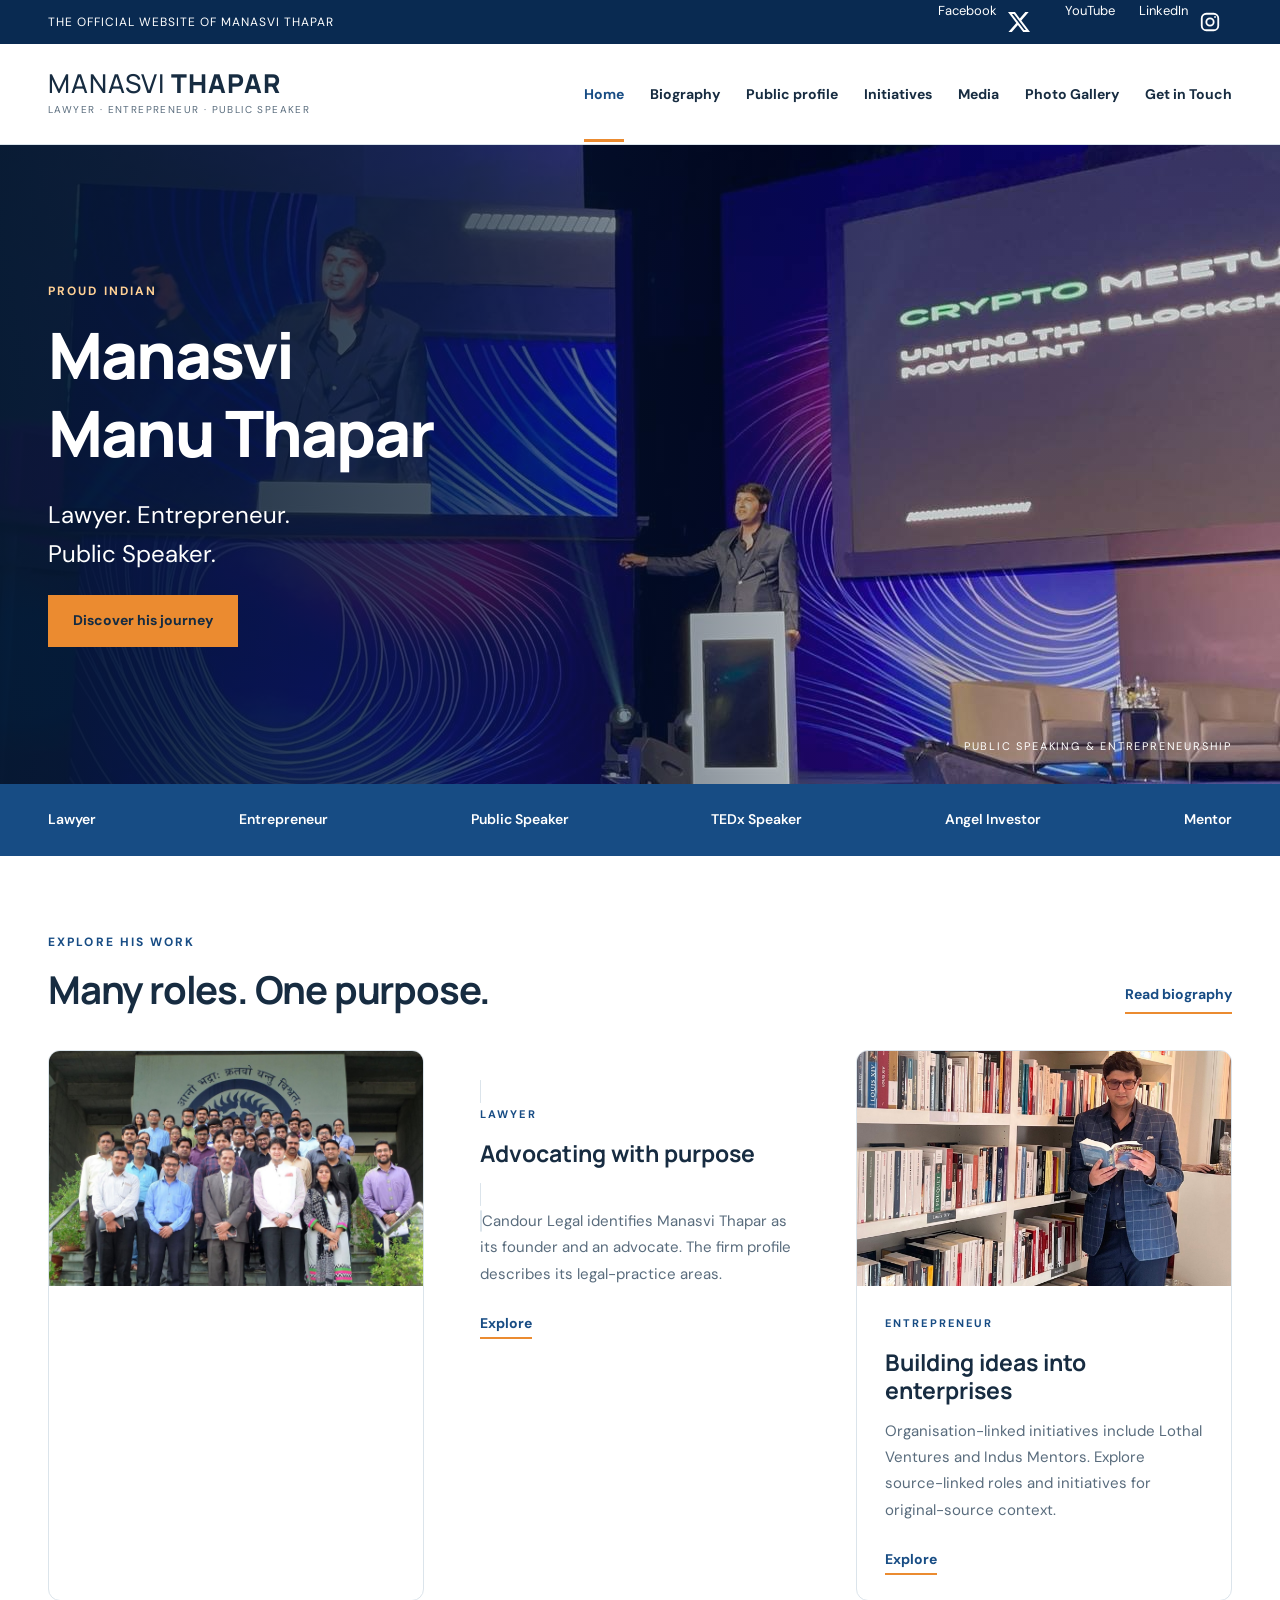
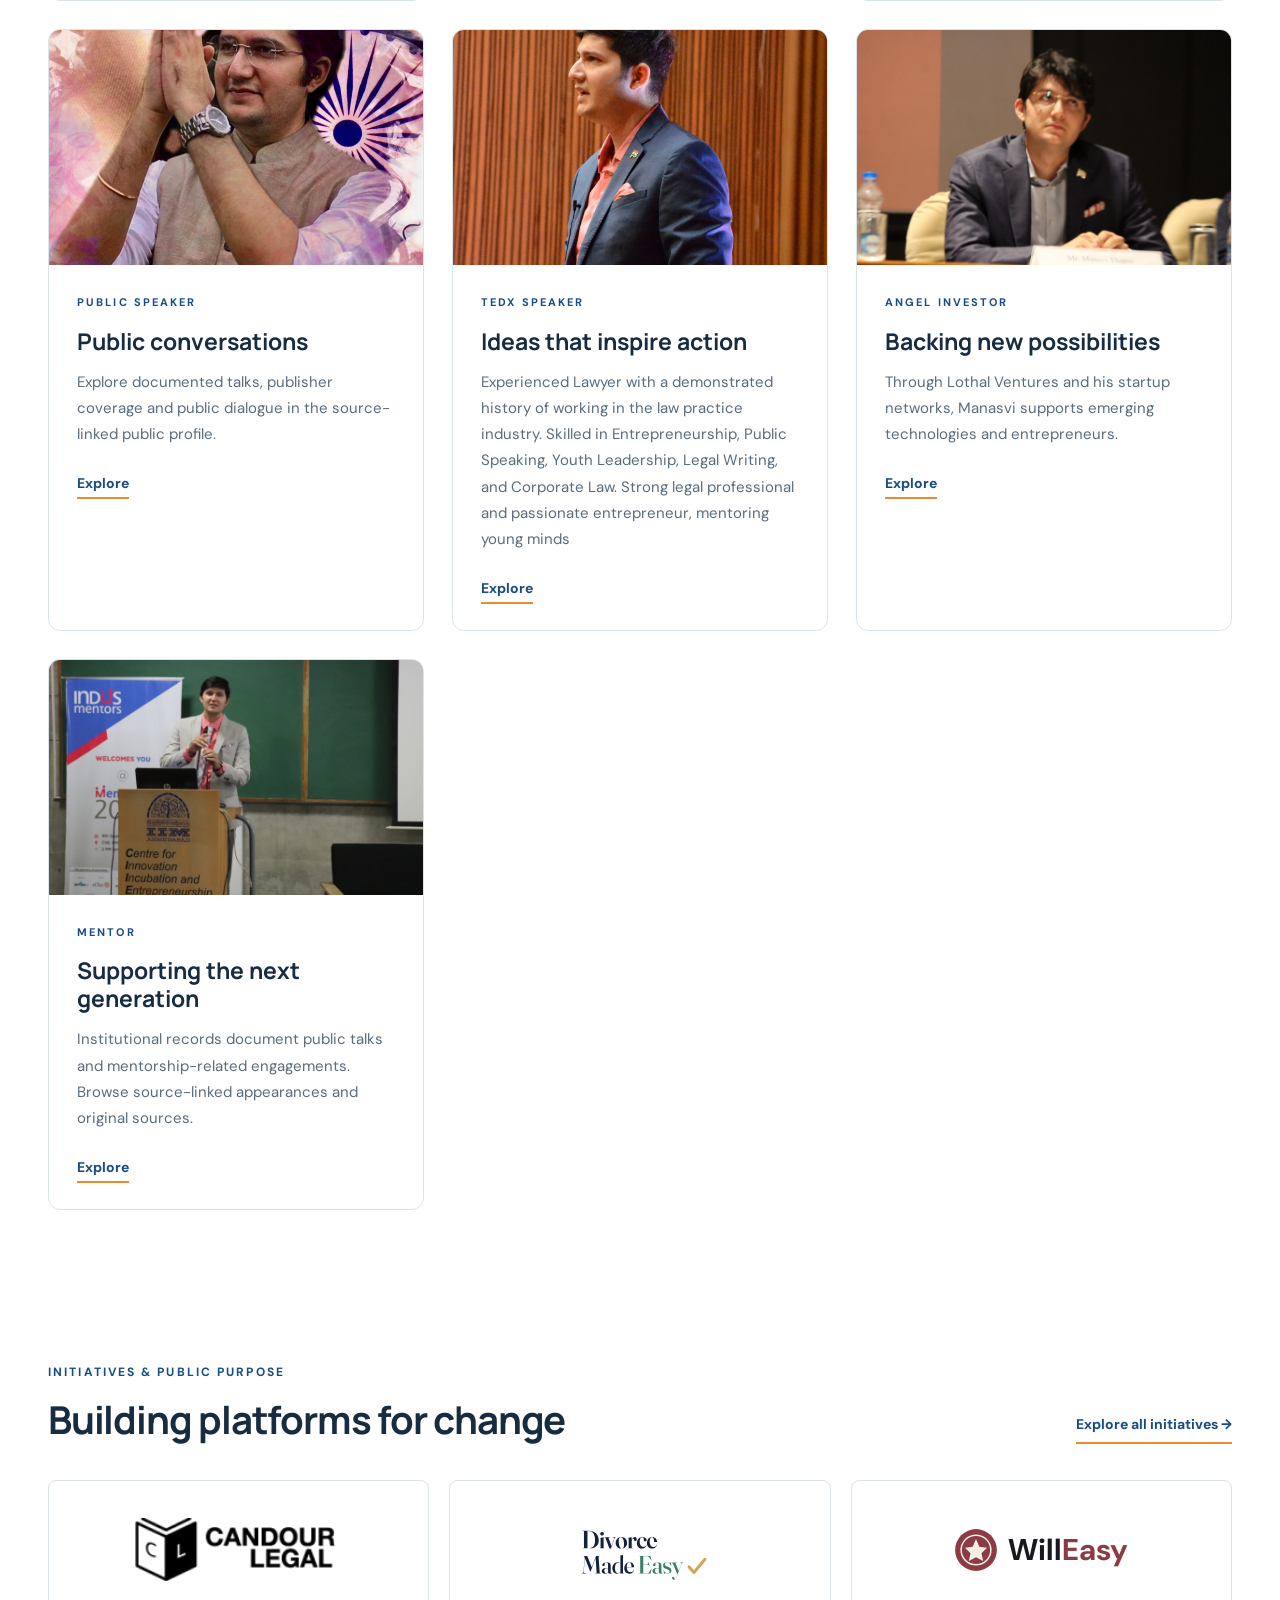
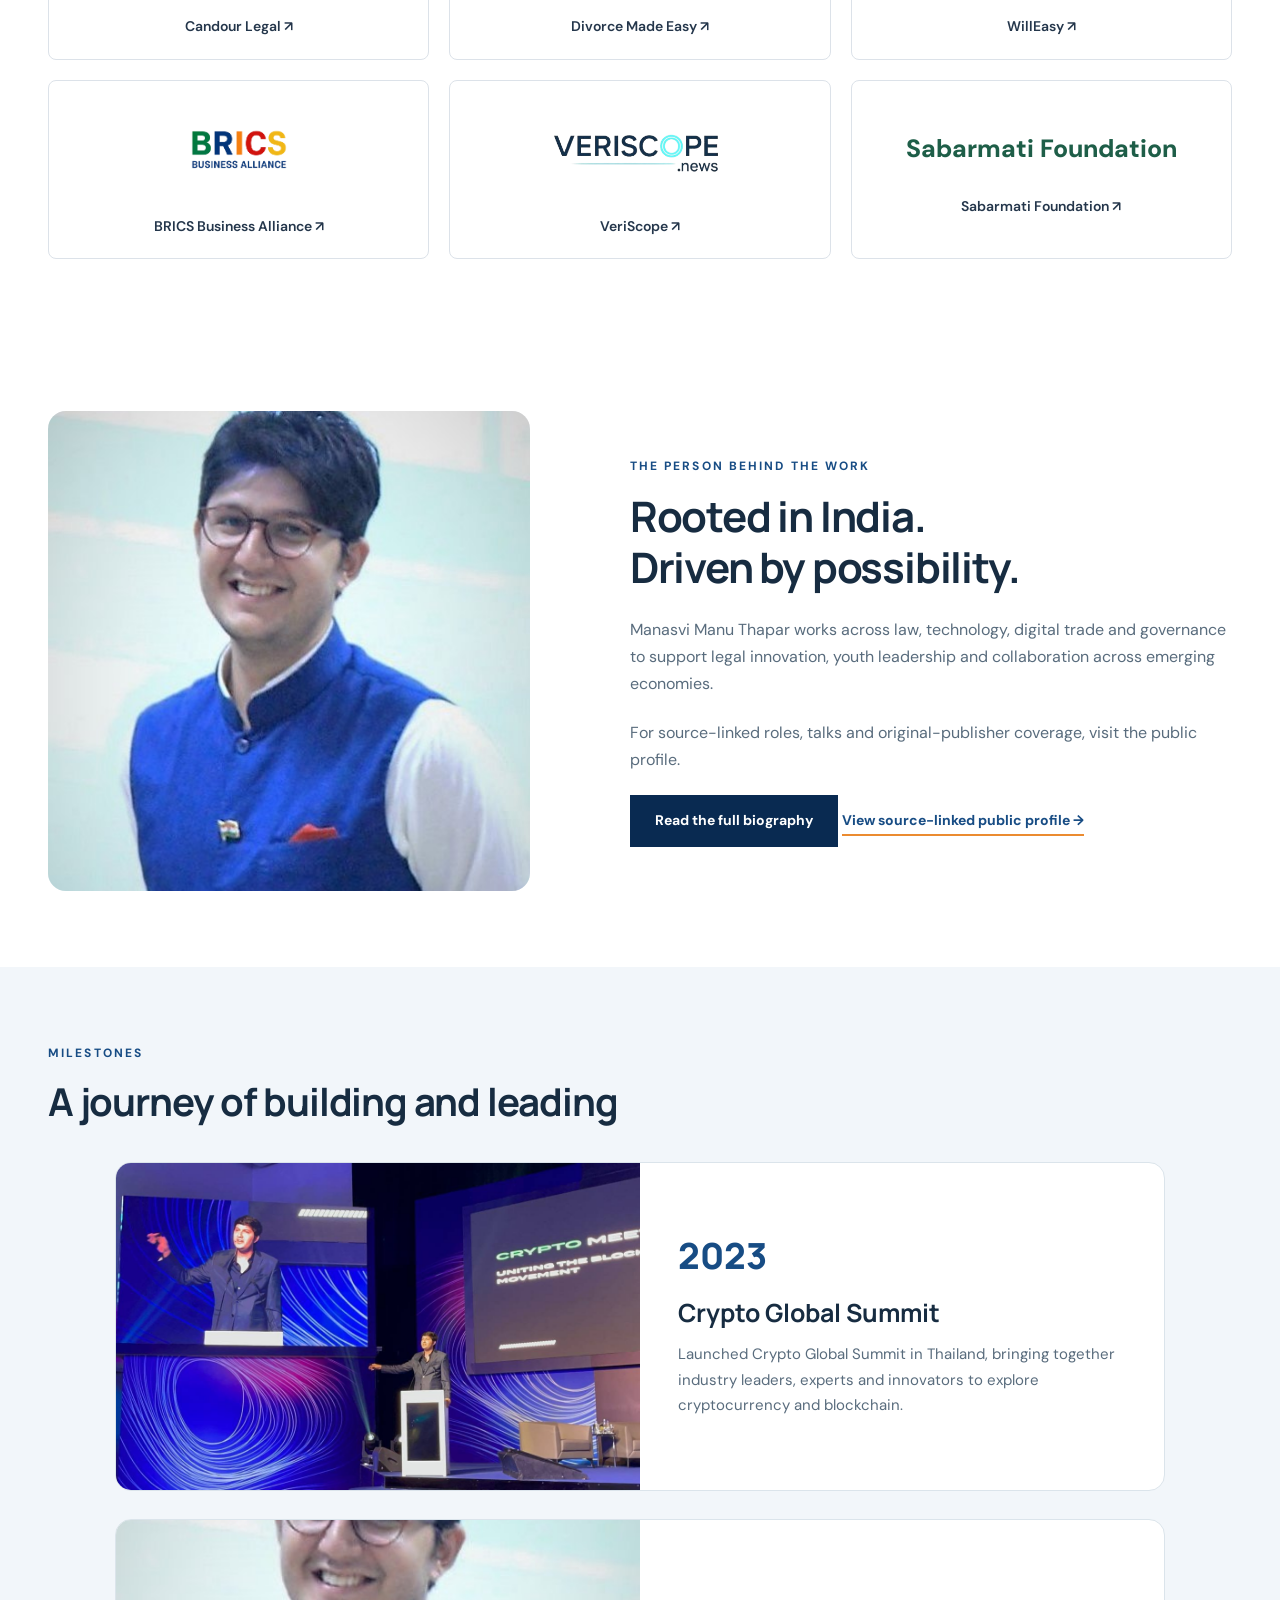
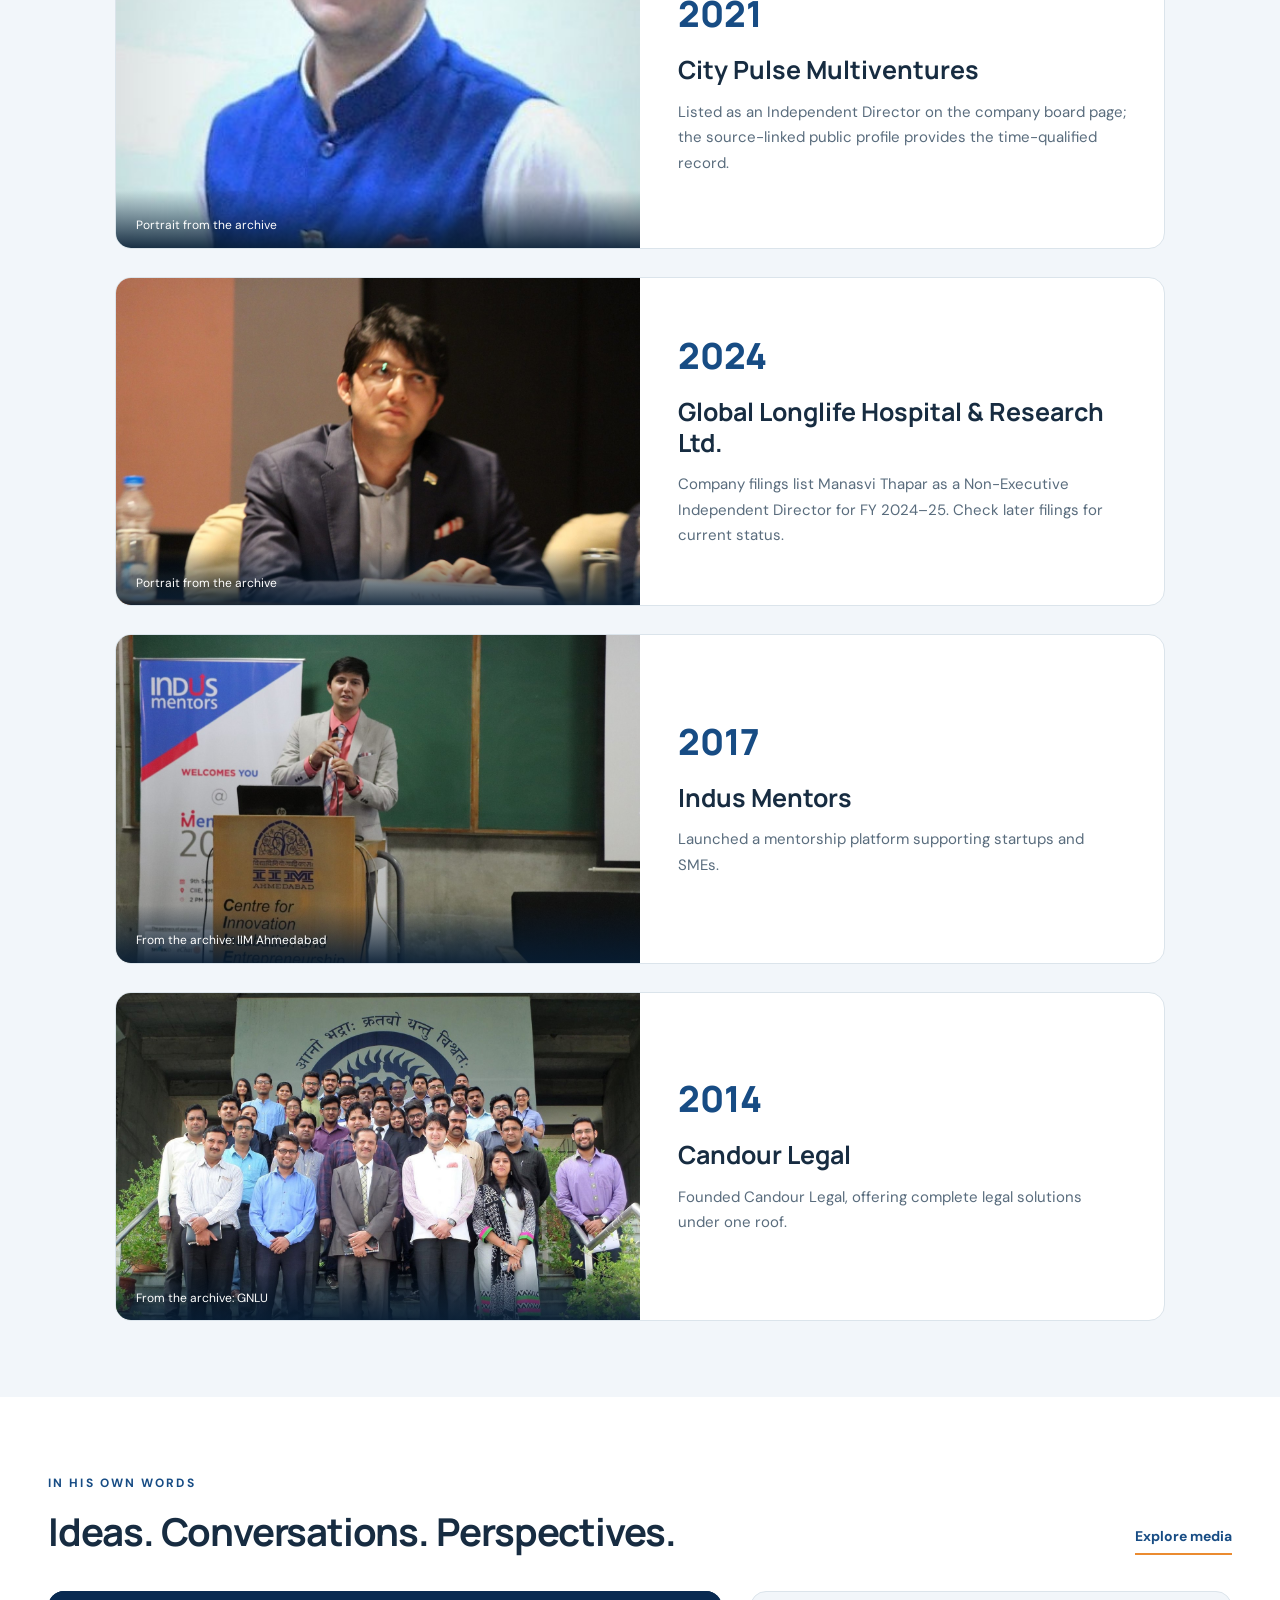
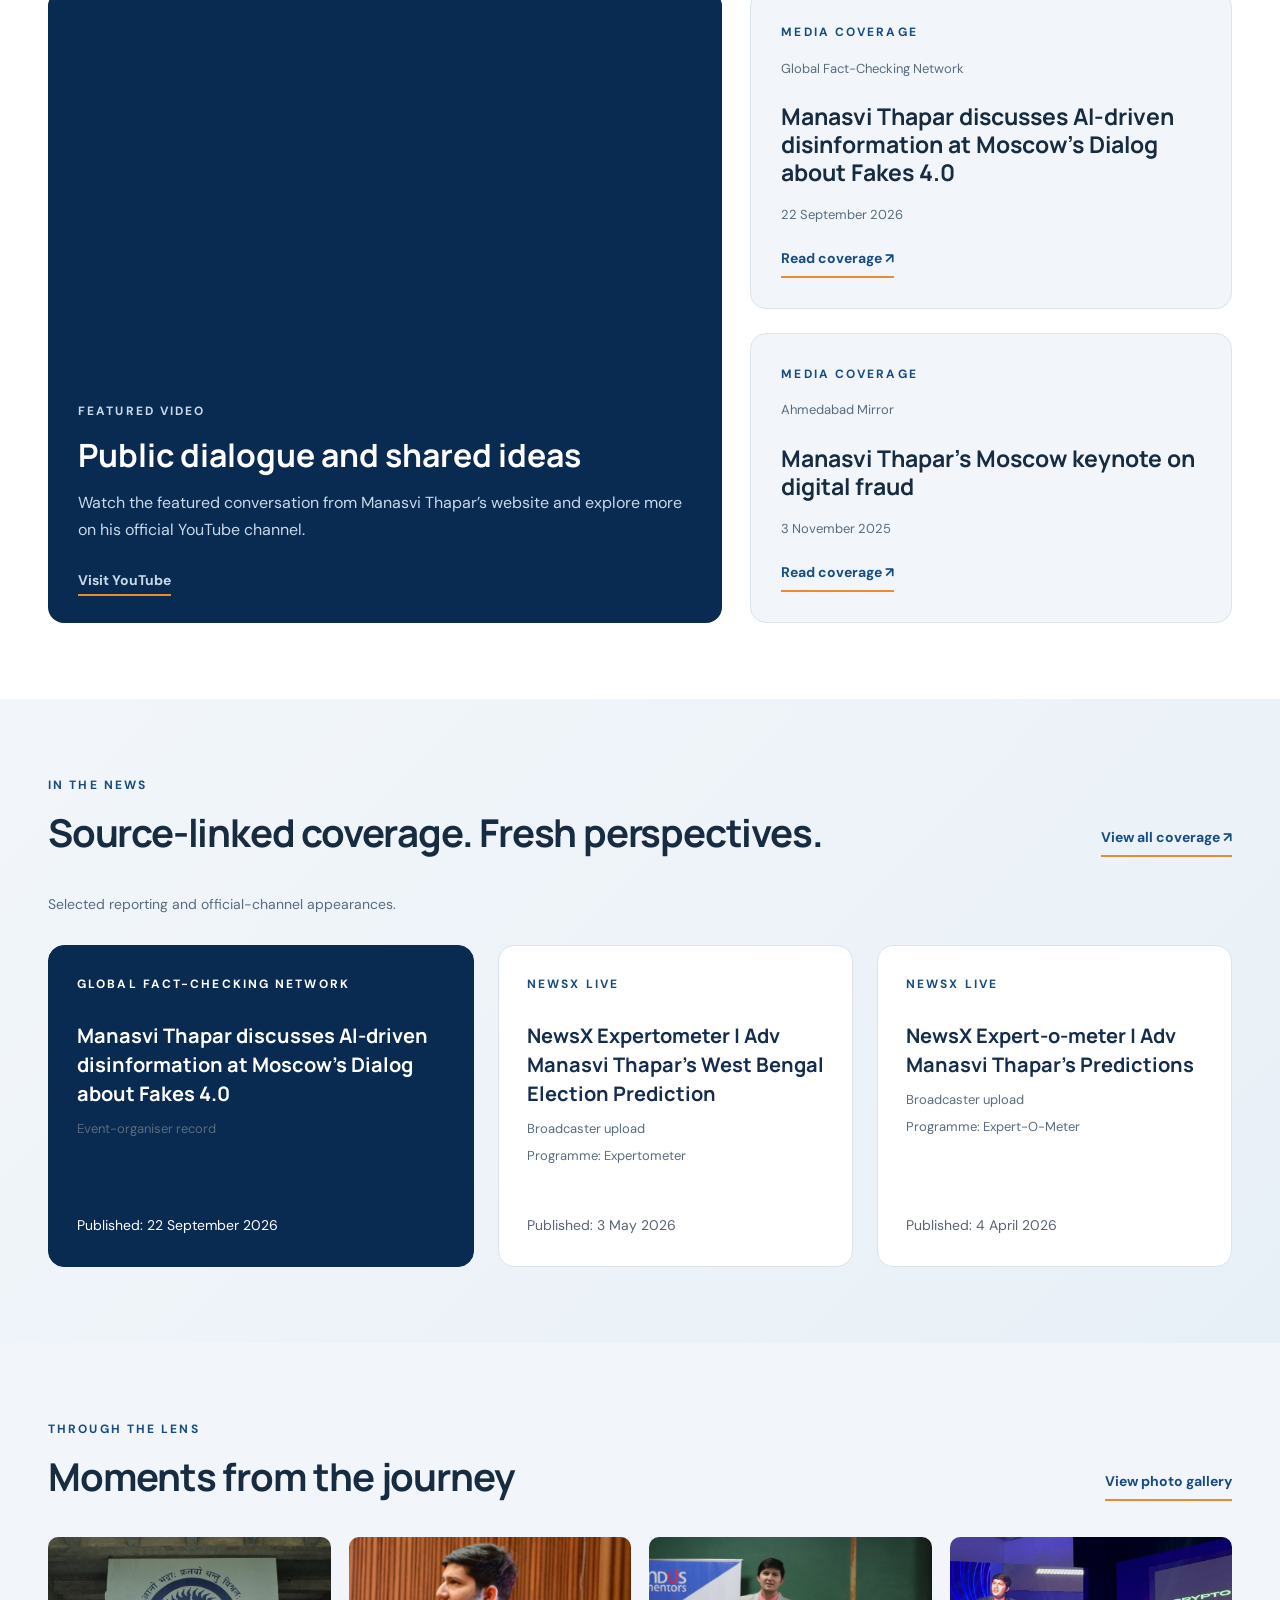
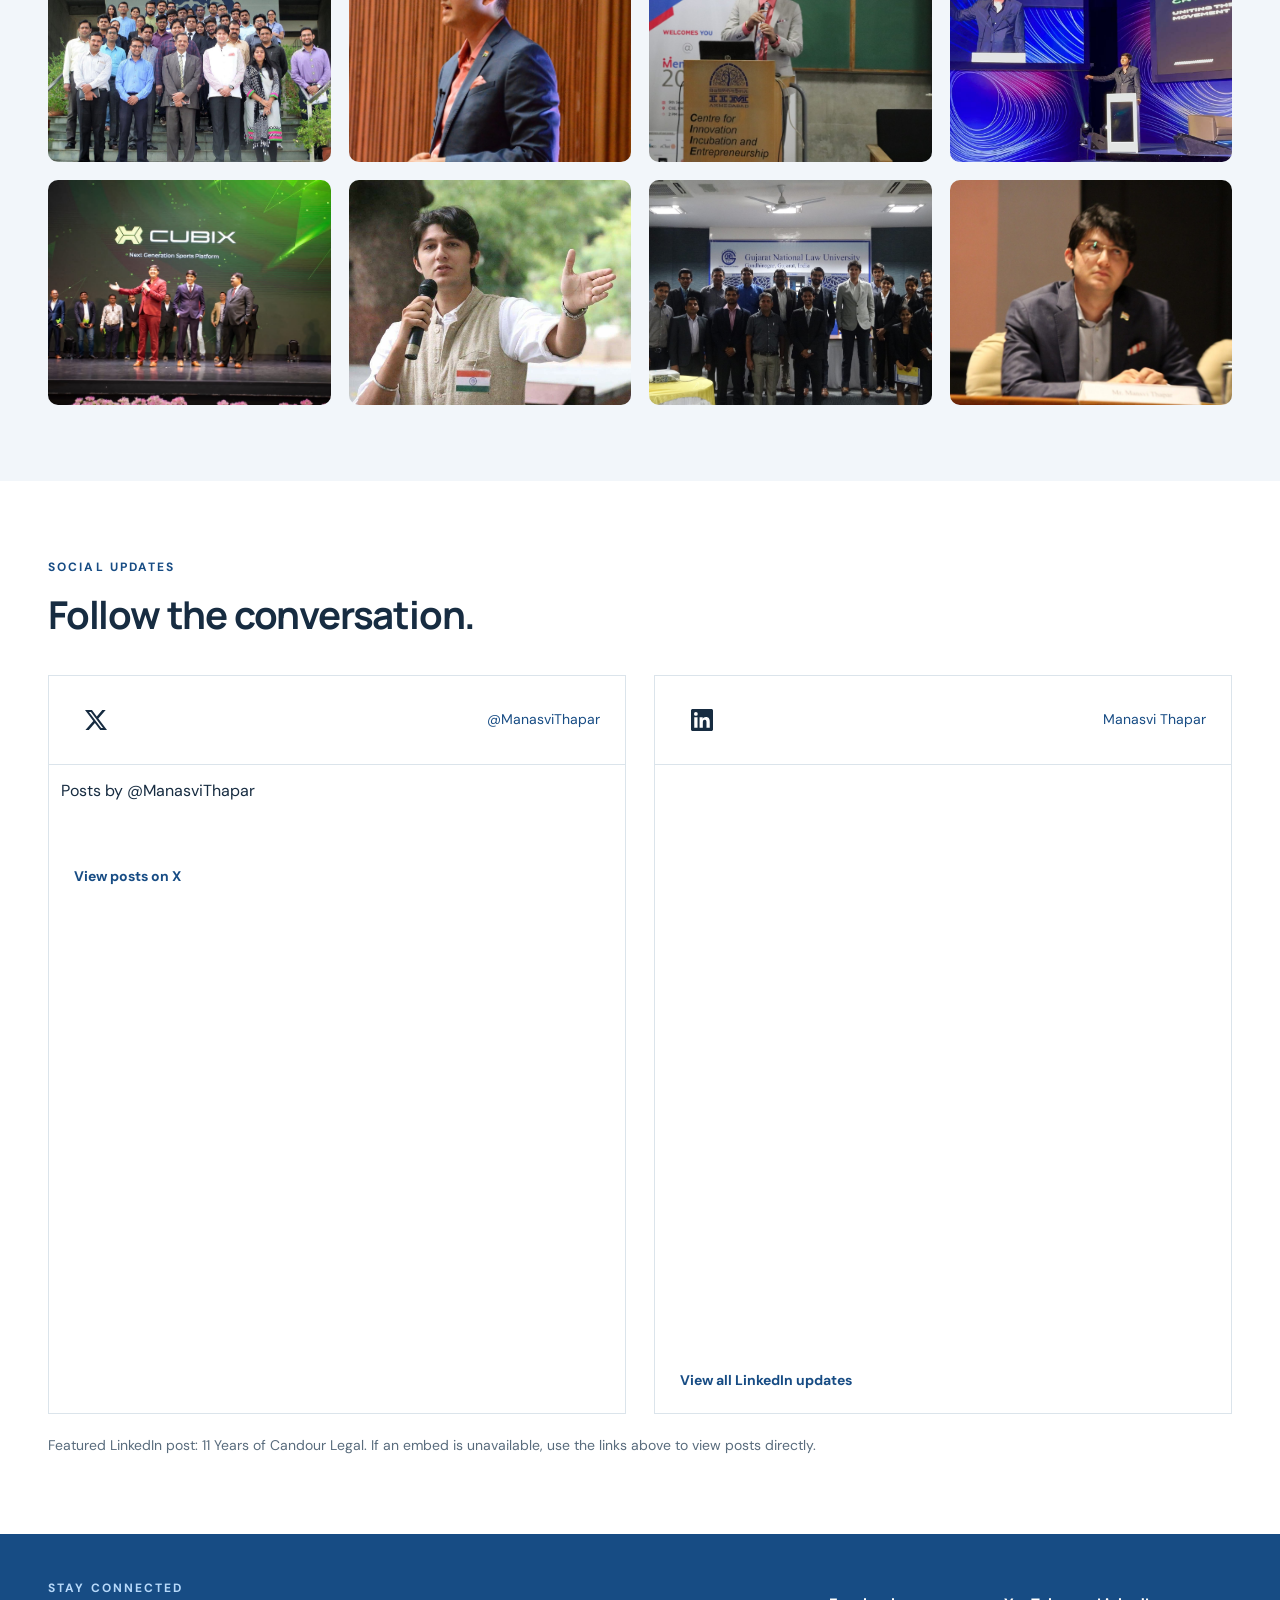
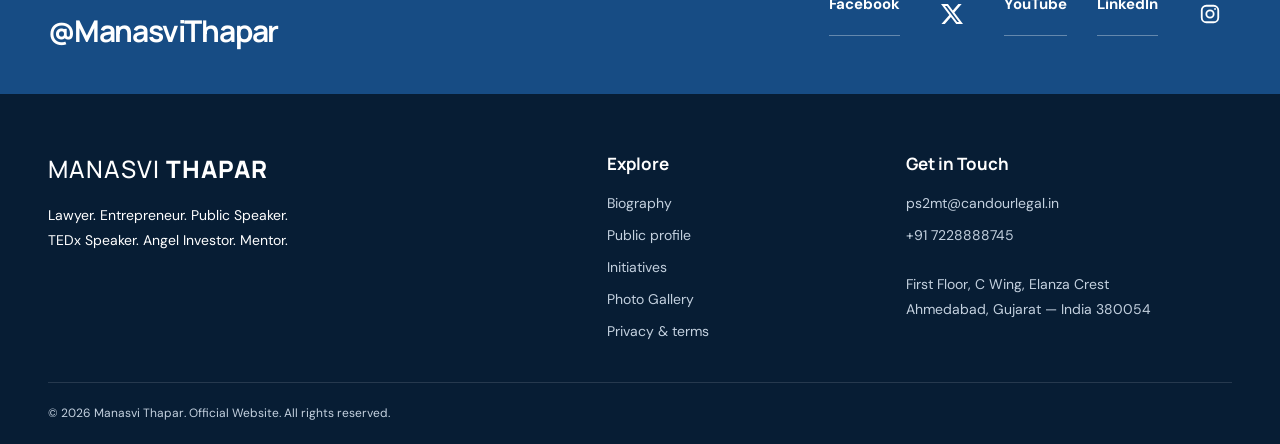
==== index.html @ e9619dbe "Add manually verified broadcaster uploads" ====
<!doctype html><html lang="en"><head><meta charset="UTF-8"><meta name="viewport" content="width=device-width,initial-scale=1"><title>Manasvi Thapar | Lawyer, Entrepreneur &amp; Public Speaker</title><meta name="description" content="Official website of Manasvi Thapar, an Indian advocate and entrepreneur. Explore source-linked roles, talks and reviewed public appearances."><link rel="canonical" href="https://manasvithapar.com/"><meta property="og:type" content="website"><meta property="og:site_name" content="Manasvi Thapar"><meta property="og:title" content="Manasvi Thapar | Official Website"><meta property="og:description" content="Official website of Manasvi Thapar, an Indian advocate and entrepreneur. Explore source-linked roles, talks and reviewed public appearances."><meta property="og:url" content="https://manasvithapar.com/"><meta property="og:image" content="https://manasvithapar.com/assets/924b106e10f7.jpeg"><meta name="twitter:card" content="summary_large_image"><meta name="twitter:title" content="Manasvi Thapar | Official Website"><meta name="twitter:description" content="Official website of Manasvi Thapar, an Indian advocate and entrepreneur. Explore source-linked roles, talks and reviewed public appearances."><meta name="twitter:image" content="https://manasvithapar.com/assets/924b106e10f7.jpeg"><script type="application/ld+json">
{
  "@context": "https://schema.org",
  "@graph": [
    {
      "@type": "WebSite",
      "@id": "https://manasvithapar.com/#website",
      "url": "https://manasvithapar.com/",
      "name": "Manasvi Thapar",
      "publisher": { "@id": "https://manasvithapar.com/#person" }
    },
    {
      "@type": "Person",
      "@id": "https://manasvithapar.com/#person",
      "name": "Manasvi Thapar",
      "alternateName": "Manasvi Manu Thapar",
      "url": "https://manasvithapar.com/",
      "image": "https://manasvithapar.com/assets/924b106e10f7.jpeg",
      "description": "Indian advocate and entrepreneur with source-linked roles, talks and reviewed public appearances.",
      "sameAs": [
        "https://x.com/ManasviThapar",
        "https://www.youtube.com/@ThaparManasvi",
        "https://www.linkedin.com/in/manasvithapar/",
        "https://www.facebook.com/ManasviThapar/"
      ]
    }
  ]
}
</script><meta name="google-site-verification" content="gEWaKPU7ZkPBtXLv4edP3MgCDpopz6GKUo1LWOpdk7A"><link rel="icon" href="/assets/63805c784ebb.png"><link rel="stylesheet" href="/style.css"></head><body><a class="skip" href="#main">Skip to content</a><div class="utility"><div class="wrap"><span>THE OFFICIAL WEBSITE OF MANASVI THAPAR</span><div><a href="https://www.facebook.com/ManasviThapar/" target="_blank" rel="noopener">Facebook</a><a href="https://x.com/ManasviThapar" target="_blank" rel="noopener">X / Twitter</a><a href="https://www.youtube.com/@ThaparManasvi" target="_blank" rel="noopener">YouTube</a><a href="https://www.linkedin.com/in/manasvithapar/" target="_blank" rel="noopener">LinkedIn</a></div></div></div><header><div class="wrap header-inner"><a class="brand" href="/">MANASVI <strong>THAPAR</strong><small>LAWYER · ENTREPRENEUR · PUBLIC SPEAKER</small></a><button class="menu" aria-label="Open navigation" aria-expanded="false">☰</button><nav aria-label="Main navigation"><a href="/" aria-current="page">Home</a><a href="/wiki/" >Biography</a><a href="/public-profile/">Public profile</a><a href="/initiatives/" >Initiatives</a><a href="/media/" >Media</a><a href="/gallery/" >Photo Gallery</a><a href="/contact-us/" >Get in Touch</a></nav></div></header><main id="main"><section class="hero"><img src="/assets/6ef1eb3339ae.jpeg" alt="Manasvi Thapar speaking at an international summit"><div class="hero-shade"></div><div class="wrap hero-content"><p class="eyebrow">PROUD INDIAN</p><h1>Manasvi<br>Manu Thapar</h1><p>Lawyer. Entrepreneur.<br>Public Speaker.</p><a class="button" href="/wiki/">Discover his journey</a></div><div class="hero-caption">PUBLIC SPEAKING &amp; ENTREPRENEURSHIP</div></section><div class="role-strip"><div class="wrap"><a href="/wiki/#lawyer">Lawyer</a><a href="/wiki/#entrepreneur">Entrepreneur</a><a href="/wiki/#thought-leader">Public Speaker</a><a href="/wiki/#tedx-speaker">TEDx Speaker</a><a href="/wiki/#angel-investor">Angel Investor</a><a href="/wiki/#mentor">Mentor</a></div></div><section class="wrap section"><div class="section-head"><div><p class="eyebrow">EXPLORE HIS WORK</p><h2>Many roles. One purpose.</h2></div><a class="text-link" href="/wiki/">Read biography</a></div><div class="cards"><a class="card" href="/wiki/#lawyer"><img class="" src="/assets/82df6f948410.jpeg" alt="Lawyer" loading="lazy"><div class="card-body"><p class="eyebrow">Lawyer</p><h3>Advocating with purpose</h3><p><a href="https://candourlegal.com/lawyer/manasvi-thapar/" target="_blank" rel="noopener">Candour Legal</a> identifies Manasvi Thapar as its founder and an advocate. The firm profile describes its legal-practice areas.</p><span class="text-link">Explore</span></div></a><a class="card" href="/wiki/#entrepreneur"><img class="" src="/assets/2bcfc7a570f5.jpeg" alt="Entrepreneur" loading="lazy"><div class="card-body"><p class="eyebrow">Entrepreneur</p><h3>Building ideas into enterprises</h3><p>Organisation-linked initiatives include Lothal Ventures and Indus Mentors. Explore source-linked roles and initiatives for original-source context.</p><span class="text-link">Explore</span></div></a><a class="card" href="/public-profile/"><img class="" src="/assets/5096583615d7.jpeg" alt="Public speaker" loading="lazy"><div class="card-body"><p class="eyebrow">Public Speaker</p><h3>Public conversations</h3><p>Explore documented talks, publisher coverage and public dialogue in the source-linked public profile.</p><span class="text-link">Explore</span></div></a><a class="card" href="/wiki/#tedx-speaker"><img class="" src="/assets/4c9a7b8b7959.jpeg" alt="TEDx Speaker" loading="lazy"><div class="card-body"><p class="eyebrow">TEDx Speaker</p><h3>Ideas that inspire action</h3><p>Experienced Lawyer with a demonstrated history of working in the law practice industry. Skilled in Entrepreneurship, Public Speaking,                   Youth Leadership, Legal Writing, and Corporate Law. Strong legal professional and passionate entrepreneur, mentoring young minds</p><span class="text-link">Explore</span></div></a><a class="card" href="/wiki/#angel-investor"><img class="" src="/assets/69f6b43f655c.jpeg" alt="Angel Investor" loading="lazy"><div class="card-body"><p class="eyebrow">Angel Investor</p><h3>Backing new possibilities</h3><p>Through Lothal Ventures and his startup networks, Manasvi supports emerging technologies and entrepreneurs.</p><span class="text-link">Explore</span></div></a><a class="card" href="/wiki/#mentor"><img class="" src="/assets/03b6d9631bde.jpeg" alt="Mentor" loading="lazy"><div class="card-body"><p class="eyebrow">Mentor</p><h3>Supporting the next generation</h3><p>Institutional records document public talks and mentorship-related engagements. Browse source-linked appearances and original sources.</p><span class="text-link">Explore</span></div></a></div></section><section class="wrap section"><div class="section-head"><div><p class="eyebrow">INITIATIVES &amp; PUBLIC PURPOSE</p><h2>Building platforms for change</h2></div><a class="text-link" href="/initiatives/">Explore all initiatives →</a></div><div class="logo-grid"><a class="logo-tile" href="https://candourlegal.com" target="_blank" rel="noopener" aria-label="Visit Candour Legal"><img src="/assets/logos/candour.png" alt="Candour Legal logo" loading="lazy"><span class="logo-caption">Candour Legal <span aria-hidden="true">↗</span></span></a><a class="logo-tile" href="https://divorcemadeeasy.in" target="_blank" rel="noopener" aria-label="Visit Divorce Made Easy"><img src="/assets/logos/divorce.svg" alt="Divorce Made Easy logo" loading="lazy"><span class="logo-caption">Divorce Made Easy <span aria-hidden="true">↗</span></span></a><a class="logo-tile" href="https://willeasy.in" target="_blank" rel="noopener" aria-label="Visit WillEasy"><span class="will-logo"><img src="/assets/logos/willeasy.svg" alt="WillEasy logo" loading="lazy"><strong>Will<span>Easy</span></strong></span><span class="logo-caption">WillEasy <span aria-hidden="true">↗</span></span></a><a class="logo-tile" href="https://bricsbusinessalliance.com" target="_blank" rel="noopener" aria-label="Visit BRICS Business Alliance"><img src="/assets/logos/brics.png" alt="BRICS Business Alliance logo" loading="lazy"><span class="logo-caption">BRICS Business Alliance <span aria-hidden="true">↗</span></span></a><a class="logo-tile" href="https://veriscope.news" target="_blank" rel="noopener" aria-label="Visit VeriScope"><img src="/assets/logos/veriscope.png" alt="VeriScope logo" loading="lazy"><span class="logo-caption">VeriScope <span aria-hidden="true">↗</span></span></a><a class="logo-tile" href="https://sabarmati.org" target="_blank" rel="noopener" aria-label="Visit Sabarmati Foundation"><span class="logo-text">Sabarmati Foundation</span><span class="logo-caption">Sabarmati Foundation <span aria-hidden="true">↗</span></span></a></div></section><section class="wrap section about-split"><div><img class="" src="/assets/924b106e10f7.jpeg" alt="Manasvi Thapar in a blue Nehru jacket" loading="lazy"></div><div><p class="eyebrow">THE PERSON BEHIND THE WORK</p><h2>Rooted in India.<br>Driven by possibility.</h2><p>Manasvi Manu Thapar works across law, technology, digital trade and governance to support legal innovation, youth leadership and collaboration across emerging economies.</p><p>For source-linked roles, talks and original-publisher coverage, visit the <a href="/public-profile/">public profile</a>.</p><a class="button dark" href="/wiki/">Read the full biography</a> <a class="text-link" href="/public-profile/">View source-linked public profile <span aria-hidden="true">→</span></a></div></section><section class="journey-section"><div class="wrap section"><div class="section-head"><div><p class="eyebrow">MILESTONES</p><h2>A journey of building and leading</h2></div></div><div class="journey photo-journey"><article class="milestone"><figure class="journey-photo"><img src="/assets/6ef1eb3339ae.jpeg" alt="Manasvi Thapar speaking at an international summit" loading="lazy" width="640" height="400"></figure><div class="journey-story"><span class="journey-year">2023</span><h3>Crypto Global Summit</h3><p>Launched Crypto Global Summit in Thailand, bringing together industry leaders, experts and innovators to explore cryptocurrency and blockchain.</p></div></article><article class="milestone"><figure class="journey-photo"><img src="/assets/924b106e10f7.jpeg" alt="Portrait of Manasvi Thapar" loading="lazy" width="640" height="400"><figcaption>Portrait from the archive</figcaption></figure><div class="journey-story"><span class="journey-year">2021</span><h3>City Pulse Multiventures</h3><p>Listed as an Independent Director on the company board page; the source-linked public profile provides the time-qualified record.</p></div></article><article class="milestone"><figure class="journey-photo"><img src="/assets/69f6b43f655c.jpeg" alt="Manasvi Thapar archive portrait" loading="lazy" width="640" height="400"><figcaption>Portrait from the archive</figcaption></figure><div class="journey-story"><span class="journey-year">2024</span><h3>Global Longlife Hospital &amp; Research Ltd.</h3><p>Company filings list Manasvi Thapar as a Non-Executive Independent Director for FY 2024–25. Check later filings for current status.</p></div></article><article class="milestone"><figure class="journey-photo"><img src="/assets/03b6d9631bde.jpeg" alt="Manasvi Thapar at IIM Ahmedabad" loading="lazy" width="640" height="400"><figcaption>From the archive: IIM Ahmedabad</figcaption></figure><div class="journey-story"><span class="journey-year">2017</span><h3>Indus Mentors</h3><p>Launched a mentorship platform supporting startups and SMEs.</p></div></article><article class="milestone"><figure class="journey-photo"><img src="/assets/82df6f948410.jpeg" alt="Manasvi Thapar at GNLU" loading="lazy" width="640" height="400"><figcaption>From the archive: GNLU</figcaption></figure><div class="journey-story"><span class="journey-year">2014</span><h3>Candour Legal</h3><p>Founded Candour Legal, offering complete legal solutions under one roof.</p></div></article></div></div></section><section class="wrap section"><div class="section-head"><div><p class="eyebrow">IN HIS OWN WORDS</p><h2>Ideas. Conversations. Perspectives.</h2></div><a class="text-link" href="/media/">Explore media</a></div><div class="perspective-grid"><div class="video-feature"><iframe src="https://www.youtube.com/embed/DLDkfMcfsoI" title="Manasvi Thapar — featured video" loading="lazy" allowfullscreen></iframe><div><p class="eyebrow">FEATURED VIDEO</p><h3>Public dialogue and shared ideas</h3><p>Watch the featured conversation from Manasvi Thapar’s website and explore more on his official YouTube channel.</p><a class="text-link" href="https://www.youtube.com/@ThaparManasvi">Visit YouTube</a></div></div><div class="perspective-stack"><article class="perspective-card"><p class="eyebrow">MEDIA COVERAGE</p><p class="perspective-source">Global Fact-Checking Network</p><h3><a href="https://globalfactchecking.com/after-the-fake-gfcn-experts-assess-the-real-cost-of-disinformation/" target="_blank" rel="noopener">Manasvi Thapar discusses AI-driven disinformation at Moscow’s Dialog about Fakes 4.0</a></h3><time datetime="2026-09-22T00:00:00+00:00">22 September 2026</time><a class="text-link" href="https://globalfactchecking.com/after-the-fake-gfcn-experts-assess-the-real-cost-of-disinformation/" target="_blank" rel="noopener">Read coverage <span aria-hidden="true">↗</span></a></article><article class="perspective-card"><p class="eyebrow">MEDIA COVERAGE</p><p class="perspective-source">Ahmedabad Mirror</p><h3><a href="https://www.ahmedabadmirror.com/city-advocate-speaks-on-digital-fraud-in-russia/81901964.html" target="_blank" rel="noopener">Manasvi Thapar’s Moscow keynote on digital fraud</a></h3><time datetime="2025-11-03T06:00:00+05:30">3 November 2025</time><a class="text-link" href="https://www.ahmedabadmirror.com/city-advocate-speaks-on-digital-fraud-in-russia/81901964.html" target="_blank" rel="noopener">Read coverage <span aria-hidden="true">↗</span></a></article></div></div></section><section class="latest-news-section"><div class="wrap section"><div class="section-head"><div><p class="eyebrow">IN THE NEWS</p><h2>Source-linked coverage. Fresh perspectives.</h2></div><a class="text-link" href="/media/">View all coverage <span aria-hidden="true">↗</span></a></div><p id="coverage-status" class="feed-note" role="status">Selected reporting and official-channel appearances.</p><div id="latest-coverage" class="coverage-grid homepage-coverage" data-limit="3"><!-- media-archive:home:start --><article class="coverage-card"><p class="eyebrow">Global Fact-Checking Network</p><h3><a href="https://globalfactchecking.com/after-the-fake-gfcn-experts-assess-the-real-cost-of-disinformation/" target="_blank" rel="noopener noreferrer">Manasvi Thapar discusses AI-driven disinformation at Moscow’s Dialog about Fakes 4.0</a></h3><p class="coverage-context">Event-organiser record</p><div class="coverage-meta"><time datetime="2026-09-22">Published: 22 September 2026</time></div></article><article class="coverage-card"><p class="eyebrow">NewsX Live</p><h3><a href="https://www.youtube.com/watch?v=jUG9xUgU3fw" target="_blank" rel="noopener noreferrer">NewsX Expertometer | Adv Manasvi Thapar&#x27;s West Bengal Election Prediction</a></h3><p class="coverage-context">Broadcaster upload</p><p class="coverage-context">Programme: Expertometer</p><div class="coverage-meta"><time datetime="2026-05-03">Published: 3 May 2026</time></div></article><article class="coverage-card"><p class="eyebrow">NewsX Live</p><h3><a href="https://www.youtube.com/watch?v=nC8GPZ8fhLk" target="_blank" rel="noopener noreferrer">NewsX Expert-o-meter | Adv Manasvi Thapar&#x27;s Predictions</a></h3><p class="coverage-context">Broadcaster upload</p><p class="coverage-context">Programme: Expert-O-Meter</p><div class="coverage-meta"><time datetime="2026-04-04">Published: 4 April 2026</time></div></article><!-- media-archive:home:end --></div></div></section><section class="gallery-section"><div class="wrap section"><div class="section-head"><div><p class="eyebrow">THROUGH THE LENS</p><h2>Moments from the journey</h2></div><a class="text-link" href="/gallery/">View photo gallery</a></div><div class="gallery home-gallery"><button class="photo" data-photo="/assets/82df6f948410.jpeg" data-caption="Manasvi Thapar at GNLU" aria-label="View photo 1"><img class="" src="/assets/82df6f948410.jpeg" alt="Manasvi Thapar at a public engagement" loading="lazy"><span>View photo</span></button><button class="photo" data-photo="/assets/4c9a7b8b7959.jpeg" data-caption="Manasvi Thapar as TEDx Speaker" aria-label="View photo 2"><img class="" src="/assets/4c9a7b8b7959.jpeg" alt="Manasvi Thapar at a public engagement" loading="lazy"><span>View photo</span></button><button class="photo" data-photo="/assets/03b6d9631bde.jpeg" data-caption="Manasvi Thapar at IIM Ahmedabad" aria-label="View photo 3"><img class="" src="/assets/03b6d9631bde.jpeg" alt="Manasvi Thapar at a public engagement" loading="lazy"><span>View photo</span></button><button class="photo" data-photo="/assets/6ef1eb3339ae.jpeg" data-caption="1D71E3BC-F0CE-4C9D-87A8-2F20DD0A6BA1" aria-label="View photo 4"><img class="" src="/assets/6ef1eb3339ae.jpeg" alt="Manasvi Thapar at a public engagement" loading="lazy"><span>View photo</span></button><button class="photo" data-photo="/assets/77ee9a3d7d28.jpeg" data-caption="12FA727F-1E05-4EF8-85E8-5DBB9CF2864F" aria-label="View photo 5"><img class="" src="/assets/77ee9a3d7d28.jpeg" alt="Manasvi Thapar at a public engagement" loading="lazy"><span>View photo</span></button><button class="photo" data-photo="/assets/01aea4e97a59.jpeg" data-caption="86D0520A-44F1-435E-81CC-8B2A1A6DAC23" aria-label="View photo 6"><img class="" src="/assets/01aea4e97a59.jpeg" alt="Manasvi Thapar at a public engagement" loading="lazy"><span>View photo</span></button><button class="photo" data-photo="/assets/cbf108a2c5a7.jpeg" data-caption="00D206CC-C860-4400-B5A0-78C95A6F8CD5" aria-label="View photo 7"><img class="" src="/assets/cbf108a2c5a7.jpeg" alt="Manasvi Thapar at a public engagement" loading="lazy"><span>View photo</span></button><button class="photo" data-photo="/assets/69f6b43f655c.jpeg" data-caption="Manasvi Thapar" aria-label="View photo 8"><img class="" src="/assets/69f6b43f655c.jpeg" alt="Manasvi Thapar at a public engagement" loading="lazy"><span>View photo</span></button></div></div></section><section class="wrap section social-updates" id="social-updates"><div class="section-head"><div><p class="eyebrow">SOCIAL UPDATES</p><h2>Follow the conversation.</h2></div></div><div class="feed-grid"><article class="feed-card"><div class="feed-heading"><h3>X / Twitter</h3><a href="https://x.com/ManasviThapar" target="_blank" rel="noopener">@ManasviThapar</a></div><div class="feed-content"><a class="twitter-timeline" data-height="580" data-dnt="true" data-theme="light" href="https://x.com/ManasviThapar">Posts by @ManasviThapar</a></div><a class="feed-fallback" href="https://x.com/ManasviThapar" target="_blank" rel="noopener">View posts on X</a></article><article class="feed-card"><div class="feed-heading"><h3>LinkedIn</h3><a href="https://www.linkedin.com/in/manasvithapar/" target="_blank" rel="noopener">Manasvi Thapar</a></div><div class="feed-content"><iframe src="https://www.linkedin.com/embed/feed/update/urn:li:activity:7351913684471840768" title="Manasvi Thapar: 11 Years of Candour Legal — featured LinkedIn post" loading="lazy" height="580"></iframe></div><a class="feed-fallback" href="https://www.linkedin.com/in/manasvithapar/recent-activity/all/" target="_blank" rel="noopener">View all LinkedIn updates</a></article></div><p class="feed-note">Featured LinkedIn post: 11 Years of Candour Legal. If an embed is unavailable, use the links above to view posts directly.</p></section></main><section class="connect"><div class="wrap"><div><p class="eyebrow">STAY CONNECTED</p><h2>@ManasviThapar</h2></div><div class="social"><a href="https://www.facebook.com/ManasviThapar/" target="_blank" rel="noopener">Facebook</a><a href="https://x.com/ManasviThapar" target="_blank" rel="noopener">X / Twitter</a><a href="https://www.youtube.com/@ThaparManasvi" target="_blank" rel="noopener">YouTube</a><a href="https://www.linkedin.com/in/manasvithapar/" target="_blank" rel="noopener">LinkedIn</a></div></div></section><footer><div class="wrap footer-grid"><div class="brand">MANASVI <strong>THAPAR</strong><p>Lawyer. Entrepreneur. Public Speaker.<br>TEDx Speaker. Angel Investor. Mentor.</p></div><div><h3>Explore</h3><a href="/wiki/">Biography</a><a href="/public-profile/">Public profile</a><a href="/initiatives/">Initiatives</a><a href="/gallery/">Photo Gallery</a><a href="/privacy/">Privacy &amp; terms</a></div><div><h3>Get in Touch</h3><a href="mailto:ps2mt@candourlegal.in">ps2mt@candourlegal.in</a><a href="tel:+917228888745">+91 7228888745</a><p>First Floor, C Wing, Elanza Crest<br>Ahmedabad, Gujarat — India 380054</p></div></div><div class="wrap copyright">© 2026 Manasvi Thapar. Official Website. All rights reserved.</div></footer><dialog id="lightbox"><button aria-label="Close photo" class="close">×</button><img alt=""><p></p></dialog><script src="/app.js"></script><script async src="https://platform.twitter.com/widgets.js" charset="utf-8"></script></body></html>
---- style.css ----
@import url('https://fonts.googleapis.com/css2?family=DM+Sans:wght@400;500;600;700&family=Manrope:wght@400;500;600;700;800&display=swap');
:root{--navy:#092a51;--blue:#174c84;--ink:#172c41;--muted:#596c7d;--orange:#eb8b30;--line:#dbe4eb;--pale:#f2f6fa}*{box-sizing:border-box}html{scroll-behavior:smooth;scroll-padding-top:110px}body{margin:0;color:var(--ink);font:16px/1.7 'DM Sans',Arial,sans-serif}h1,h2,h3,.brand{font-family:Manrope,Arial,sans-serif;line-height:1.22}h1,h2,h3,p{margin-top:0}h1{font-size:clamp(42px,5vw,76px);font-weight:800;letter-spacing:-2px}h2{font-size:clamp(28px,3vw,42px);letter-spacing:-1.2px;margin-bottom:22px}h3{font-size:23px;margin-bottom:14px}p{margin-bottom:22px}a{color:inherit;text-decoration:none}button{font:inherit;cursor:pointer}img{display:block;max-width:100%;object-fit:cover}a,button{touch-action:manipulation}a:focus-visible,button:focus-visible{outline:3px solid var(--orange);outline-offset:5px}.wrap{max-width:1260px;width:calc(100% - 96px);margin:auto}.utility{background:var(--navy);color:white;font-size:12px;letter-spacing:1px}.utility .wrap{display:flex;justify-content:space-between;align-items:center;min-height:38px}.utility a{margin-left:24px;font-size:13px;letter-spacing:0}.header-inner{display:flex;justify-content:space-between;align-items:center;min-height:100px;gap:30px}header{background:white;position:sticky;top:0;z-index:20;box-shadow:0 1px 0 var(--line)}.brand{font-size:26px;font-weight:500;letter-spacing:1px;white-space:nowrap}.brand strong{font-weight:800}.brand small{display:block;font:10px/2 'DM Sans',Arial,sans-serif;letter-spacing:1.4px;color:var(--muted)}nav{display:flex;gap:26px;align-items:center;font-size:14px;font-weight:700}nav a{padding:37px 0 32px;border-bottom:3px solid transparent}nav a:hover,nav a[aria-current]{color:var(--blue);border-color:var(--orange)}.menu{display:none}.skip{position:absolute;left:12px;top:-100px;background:white;padding:12px;z-index:40}.skip:focus{top:12px}.hero{position:relative;min-height:640px;display:flex;align-items:center;background:var(--navy);color:white;overflow:hidden}.hero>img{position:absolute;width:100%;height:100%;object-position:center 40%}.hero-shade{position:absolute;inset:0;background:linear-gradient(90deg,rgba(5,24,47,.95),rgba(5,24,47,.72) 35%,rgba(5,24,47,.15) 68%)}.hero-content{position:relative;padding:70px 0}.eyebrow{font-size:12px;font-weight:700;letter-spacing:2.1px;text-transform:uppercase;color:var(--blue);margin-bottom:15px}.hero .eyebrow{color:#ffd095}.hero h1{margin-bottom:24px}.hero-content>p:not(.eyebrow){font-size:24px;line-height:1.6}.button{display:inline-block;background:var(--orange);color:#142b42;font-size:14px;font-weight:700;padding:14px 25px;border:0}.button:hover{background:#ffc080}.button.dark{background:var(--navy);color:white}.hero-caption{position:absolute;right:48px;bottom:28px;color:white;font-size:11px;letter-spacing:1.8px}.role-strip{background:var(--blue);color:white}.role-strip .wrap{display:flex;justify-content:space-between;gap:20px;padding:24px 0}.role-strip a{font-size:14px;font-weight:600}.section{padding-top:76px;padding-bottom:76px}.section-head{display:flex;justify-content:space-between;align-items:end;gap:25px;margin-bottom:36px}.section-head h2{margin-bottom:0}.text-link{font-size:14px;color:var(--blue);font-weight:700;border-bottom:2px solid var(--orange);padding-bottom:5px;white-space:nowrap}.cards{display:grid;grid-template-columns:repeat(3,1fr);gap:28px}.card{border:1px solid var(--line);background:white;transition:transform .2s,box-shadow .2s}.card:hover{transform:translateY(-4px);box-shadow:0 15px 30px #092a5112}.card>img{width:100%;height:235px}.card-body{padding:28px}.card-body p:not(.eyebrow){font-size:15px;color:var(--muted);line-height:1.75}.card-body .eyebrow{font-size:11px}.card-body h3{font-size:23px}.blue-section{background:var(--navy);color:white}.blue-section .eyebrow{color:#b7d9fa}.blue-section .text-link{color:white}.initiative-grid{display:grid;grid-template-columns:repeat(3,1fr);gap:28px}.initiative{display:block;background:#11365c}.initiative img{width:100%;height:235px}.initiative>div{padding:26px}.initiative p{color:#c8d9ea;font-size:15px}.about-split{display:grid;grid-template-columns:.8fr 1fr;gap:100px;align-items:center}.about-split>div:first-child{height:480px;background:var(--pale)}.about-split img{height:100%;width:100%;object-position:50% 25%}.about-split h2{font-size:42px}.about-split p:not(.eyebrow){color:var(--muted)}.journey-section{background:var(--pale)}.journey{display:grid;grid-template-columns:repeat(2,1fr);gap:24px 60px}.milestone{display:flex;gap:25px;padding:20px 0;border-top:1px solid var(--line)}.milestone>span{font-size:27px;color:var(--blue);font-weight:700;min-width:70px}.milestone h3{font-size:21px}.milestone p{font-size:15px;color:var(--muted);margin:0}.video-feature{display:grid;grid-template-columns:1.5fr 1fr;gap:55px;align-items:center}.video-feature iframe{width:100%;aspect-ratio:16/9;border:0;background:var(--navy)}.video-feature h3{font-size:32px}.video-feature p:not(.eyebrow){color:var(--muted)}.gallery-section{background:var(--pale)}.gallery{display:grid;grid-template-columns:repeat(4,1fr);gap:18px}.photo{position:relative;padding:0;border:0;background:var(--navy);overflow:hidden;min-width:0}.photo img{width:100%;height:225px;transition:transform .3s}.photo:hover img{transform:scale(1.05)}.photo span{position:absolute;bottom:0;left:0;right:0;padding:16px;background:linear-gradient(transparent,#000a);color:white;font-size:14px;opacity:0;transition:opacity .2s}.photo:hover span,.photo:focus-visible span{opacity:1}.connect{background:var(--blue);color:white;padding:44px 0}.connect .wrap{display:flex;align-items:center;justify-content:space-between;gap:25px}.connect .eyebrow{color:#b7d9fa}.connect h2{margin:0;font-size:30px}.social{display:flex;gap:30px}.social a{font-size:15px;font-weight:700;border-bottom:1px solid #ffffff55;padding-bottom:8px}footer{background:#071d34;color:#c4d1df;padding:60px 0 20px}.footer-grid{display:grid;grid-template-columns:1.5fr .7fr 1fr;gap:70px}footer .brand{color:white;font-size:24px}footer p{font:14px/1.8 'DM Sans',Arial,sans-serif;letter-spacing:0;white-space:normal;margin-top:20px}footer h3{font-size:17px;color:white}footer a{display:block;font-size:14px;padding:4px 0}.copyright{font-size:12px;border-top:1px solid #ffffff20;margin-top:35px;padding-top:20px}.page-banner{background:var(--navy);color:white;padding:65px 0}.page-banner h1{font-size:52px;margin-bottom:18px}.page-banner .eyebrow{color:#b7d9fa}.page-banner p:last-child{margin-bottom:0;color:#c4d5e7}.bio-layout{display:grid;grid-template-columns:340px 1fr;gap:70px}.bio-layout aside img{width:100%;max-height:490px}.bio-layout blockquote{margin:28px 0;background:var(--pale);padding:30px;font:700 36px/1.4 Manrope,sans-serif;border-left:4px solid var(--orange)}.prose{font-size:17px;color:var(--muted)}.prose a{color:var(--blue);font-weight:700}.role-details{display:grid;gap:50px}.role-details article,.initiative-list article{display:grid;grid-template-columns:1fr 1fr;gap:60px;align-items:center;padding-bottom:40px;border-bottom:1px solid var(--line)}.role-details article img,.initiative-list img{height:330px;width:100%}.initiative-list{display:grid;gap:50px}.role-details p,.initiative-list p{color:var(--muted)}.gallery-count{color:var(--muted);font-size:14px}.contact-layout{display:grid;grid-template-columns:1fr 1fr;gap:90px;align-items:center}.contact-layout>img{width:100%;height:500px}.contact-item{border-top:1px solid var(--line);padding:22px 0}.contact-item span{display:block;font-size:12px;letter-spacing:2px;color:var(--muted);text-transform:uppercase}.contact-item a{font-size:22px;color:var(--blue);word-break:break-word}.contact-item p{margin:6px 0 0}dialog{background:#071d34;color:white;max-width:92vw;max-height:94vh;border:0;padding:45px 20px 16px}dialog::backdrop{background:#051424ed}dialog img{max-height:75vh;max-width:84vw;object-fit:contain;margin:auto}dialog p{font-size:14px;margin:12px 0 0;text-align:center}.close{position:absolute;right:10px;top:0;background:none;border:0;color:white;font-size:32px;padding:0 12px}
@media(min-width:1550px){.hero{min-height:720px}}@media(max-width:1100px){.wrap{width:calc(100% - 48px)}nav{gap:17px;font-size:13px}.brand{font-size:23px}.brand small{font-size:9px}.about-split{gap:55px}.hero{min-height:580px}.cards{gap:18px}.card-body{padding:22px}.bio-layout{grid-template-columns:280px 1fr;gap:40px}.footer-grid{gap:35px}}@media(max-width:850px){.utility .wrap>span{font-size:10px}.utility a{margin-left:14px;font-size:12px}.header-inner{min-height:85px}.menu{display:block;background:none;border:0;color:var(--navy);font-size:26px}nav{display:none;position:absolute;top:85px;left:0;right:0;background:white;flex-direction:column;align-items:stretch;padding:14px 24px;box-shadow:0 15px 20px #0002;gap:0}nav.open{display:flex}nav a{padding:12px 0;font-size:16px}.hero{min-height:570px}.hero>img{object-position:60% center}.hero-shade{background:linear-gradient(90deg,#05182fed,#05182f55)}.role-strip .wrap{display:grid;grid-template-columns:repeat(3,1fr);text-align:center;gap:18px}.cards{grid-template-columns:repeat(2,1fr)}.initiative-grid{grid-template-columns:1fr}.initiative{display:grid;grid-template-columns:1fr 1fr}.initiative img{height:100%;min-height:250px}.about-split{gap:35px}.about-split h2{font-size:32px}.gallery{grid-template-columns:repeat(3,1fr)}.photo img{height:200px}.video-feature{gap:30px}.journey{gap:25px}.footer-grid{grid-template-columns:1fr 1fr}.footer-grid>div:first-child{grid-column:1/-1}.bio-layout{grid-template-columns:1fr}.bio-layout aside{display:grid;grid-template-columns:1fr 1fr;gap:30px;align-items:center}.bio-layout aside img{height:350px;object-position:center 25%}.contact-layout{gap:35px}}@media(max-width:600px){.wrap{width:calc(100% - 36px)}.utility .wrap{justify-content:center}.utility .wrap>div{display:none}.brand{font-size:24px}.brand small{font-size:9px}.hero{min-height:560px}.hero-content{padding:50px 0}.hero h1{font-size:57px}.hero-content>p:not(.eyebrow){font-size:20px}.hero-caption{font-size:9px;right:18px;bottom:20px}.section{padding-top:48px;padding-bottom:48px}.section-head{align-items:start;flex-direction:column;gap:15px;margin-bottom:26px}.section-head h2{font-size:31px}.role-strip a{font-size:12px}.cards{grid-template-columns:1fr;gap:25px}.card>img{height:240px}.card-body{padding:25px}.initiative{display:block}.initiative img{height:240px;min-height:0}.about-split{grid-template-columns:1fr;gap:35px}.about-split>div:first-child{height:410px}.journey{grid-template-columns:1fr}.milestone{gap:18px}.video-feature{grid-template-columns:1fr;gap:26px}.gallery{grid-template-columns:repeat(2,1fr);gap:12px}.photo img{height:170px}.connect .wrap{flex-direction:column;align-items:start}.social{gap:25px}.footer-grid{grid-template-columns:1fr;gap:28px}.footer-grid>div:first-child{grid-column:auto}footer{padding-top:42px}.page-banner{padding:45px 0}.page-banner h1{font-size:40px}.bio-layout aside{grid-template-columns:1fr}.bio-layout blockquote{font-size:32px;margin:0}.role-details article,.initiative-list article{grid-template-columns:1fr;gap:26px;padding-bottom:25px}.role-details article img,.initiative-list img{height:270px}.contact-layout{grid-template-columns:1fr}.contact-layout>img{height:350px}.contact-item a{font-size:21px}}@media(prefers-reduced-motion:reduce){*{scroll-behavior:auto!important;transition:none!important}}

.feed-grid{display:grid;grid-template-columns:1fr 1fr;gap:28px}.feed-card{border:1px solid var(--line);background:white;min-width:0}.feed-heading{padding:22px 25px;border-bottom:1px solid var(--line);display:flex;justify-content:space-between;align-items:center;gap:15px}.feed-heading h3{margin:0;font-size:21px}.feed-heading a{font-size:14px;color:var(--blue)}.feed-content{padding:12px;min-height:100px;overflow:hidden}.feed-content iframe{display:block;width:100%;border:0}.feed-fallback{display:block;margin:0 25px 20px;color:var(--blue);font-size:14px;font-weight:700}.feed-note{font-size:14px;color:var(--muted);margin:20px 0 0}.social{flex-wrap:wrap}.utility .wrap>div{display:flex;flex-wrap:wrap}@media(max-width:750px){.feed-grid{grid-template-columns:1fr}.feed-heading{padding:18px;flex-wrap:wrap}}
.coverage-grid{display:grid;grid-template-columns:repeat(auto-fit,minmax(280px,1fr));gap:24px;margin-top:28px}.coverage-card{border:1px solid #dce2e9;border-radius:8px;padding:24px;background:#fff}.coverage-card h3{font-size:20px;line-height:1.45;margin:12px 0}.coverage-card h3 a{color:#142c4d;text-decoration:none}.coverage-card h3 a:hover{text-decoration:underline}.coverage-card time{color:#596573;font-size:14px}.coverage-card iframe{width:100%;aspect-ratio:16/9;border:0;margin-bottom:20px}

.venture-grid{display:grid;grid-template-columns:repeat(auto-fit,minmax(280px,1fr));gap:24px}.venture-card{padding:28px;border:1px solid #dce2e9;border-radius:10px;background:#fff;display:flex;flex-direction:column;align-items:flex-start}.initiative-wordmark{width:100%;min-height:95px;display:flex;align-items:center;justify-content:center;background:#eef3f8;color:#142c4d;font-weight:800;font-size:24px;text-align:center;line-height:1.25;padding:16px;border-radius:6px;margin-bottom:24px;box-sizing:border-box}.venture-card:nth-child(3n+2) .initiative-wordmark{background:#fbf0e1;color:#784919}.venture-card:nth-child(3n) .initiative-wordmark{background:#e9f4ef;color:#1e5e48}.venture-card h3{font-size:23px;line-height:1.3;margin:8px 0}.venture-card p{line-height:1.7}.venture-card .eyebrow{font-size:11px}.initiative-link{margin-top:auto;padding-top:16px;font-weight:700;color:#142c4d}.prose h3{font-size:23px;margin-top:32px}

.logo-grid{display:grid;grid-template-columns:repeat(3,minmax(0,1fr));gap:20px}.logo-tile{min-height:170px;padding:28px 24px 20px;display:flex;flex-direction:column;align-items:center;justify-content:center;gap:24px;border:1px solid #dce2e9;border-radius:8px;background:white;text-decoration:none;transition:transform .18s,border-color .18s}.logo-tile:hover{transform:translateY(-3px);border-color:#d29443}.logo-tile:focus-visible{outline:3px solid #d29443;outline-offset:3px}.logo-tile>img{max-width:210px;width:auto;height:82px;object-fit:contain}.logo-caption{font-size:14px;font-weight:600;color:#24364b;text-align:center}.logo-text{font-size:25px;font-weight:800;color:#1e5e48;text-align:center}.will-logo{display:flex;align-items:center;gap:10px;height:82px}.will-logo img{width:44px;height:44px}.will-logo strong{font-size:30px;color:#18181f}.will-logo strong span{color:#8c3b45}@media(max-width:700px){.logo-grid{grid-template-columns:repeat(2,minmax(0,1fr))}.logo-tile{padding:20px 12px;min-height:150px}.logo-tile>img{max-width:150px;height:65px}.will-logo strong{font-size:24px}}@media(max-width:400px){.logo-grid{grid-template-columns:1fr}}
.logo-tile>img[src*="veriscope"]{width:210px;height:82px;object-fit:cover;object-position:center}

/* Homepage photo and journey polish. Motion never hides content by default. */
.home-motion .card{overflow:hidden;border-radius:12px;transition:transform 250ms ease,box-shadow 250ms ease}
.home-motion .card>img{transition:transform 300ms cubic-bezier(.22,1,.36,1)}
.home-motion .about-split>div:first-child{overflow:hidden;border-radius:18px}
.home-motion .photo{border-radius:10px}
.home-motion .journey .milestone{position:relative;padding-left:18px;border-left:2px solid var(--line)}
.home-motion .journey .milestone::before{content:"";position:absolute;left:-5px;top:28px;width:8px;height:8px;background:var(--orange);border-radius:50%}
.home-motion .journey .milestone::after{content:"";position:absolute;left:-2px;top:28px;bottom:14px;width:2px;background:var(--orange);transform:scaleY(0);transform-origin:top;transition:transform 600ms cubic-bezier(.22,1,.36,1)}
.home-motion .journey .milestone-seen::after{transform:scaleY(1)}
@media(hover:hover) and (pointer:fine) and (prefers-reduced-motion:no-preference){
.home-motion .card:hover>img{transform:scale(1.025)}
.home-motion .photo:hover img{transform:scale(1.035)}
.home-motion .button{transition:transform 200ms ease,background-color 200ms ease,box-shadow 200ms ease}
.home-motion .button:hover{transform:translateY(-2px);box-shadow:0 8px 20px #092a5120}
}
@media(prefers-reduced-motion:reduce){
.home-motion .journey .milestone::after{transform:scaleY(1);transition:none}
.home-motion .card:hover,.home-motion .card:hover>img,.home-motion .photo:hover img,.home-motion .button:hover{transform:none}
}

/* Photo journey and editorial homepage. */
.photo-journey{grid-template-columns:1fr;gap:28px;max-width:1050px;margin:auto}
.home-motion .photo-journey .milestone,.photo-journey .milestone{display:grid;grid-template-columns:1fr 1fr;gap:0;padding:0;border:1px solid var(--line);border-radius:16px;overflow:hidden;background:white}
.home-motion .photo-journey .milestone::before,.home-motion .photo-journey .milestone::after{content:none}
.journey-photo{margin:0;position:relative;overflow:hidden;min-height:280px;background:var(--navy)}
.journey-photo img{width:100%;height:100%;min-height:280px;aspect-ratio:8/5;object-fit:cover}
.journey-photo figcaption{position:absolute;bottom:0;left:0;right:0;padding:25px 20px 12px;color:white;background:linear-gradient(transparent,#071d34e6);font-size:12px}
.journey-story{padding:38px;align-self:center}
.journey-year{display:block;font:800 36px/1.2 Manrope,sans-serif;color:var(--blue);margin-bottom:20px}
.photo-journey .milestone h3{font-size:25px}
.perspective-grid{display:grid;grid-template-columns:1.4fr 1fr;gap:28px}
.perspective-grid .video-feature{display:flex;flex-direction:column;align-items:stretch;gap:0;overflow:hidden;border-radius:16px;background:var(--navy);color:white}
.perspective-grid .video-feature>div{padding:30px}
.perspective-grid .video-feature p:not(.eyebrow){color:#c8d9ea}
.perspective-grid .video-feature .eyebrow,.perspective-grid .video-feature .text-link{color:#c8d9ea}
.perspective-stack{display:grid;gap:24px}
.perspective-card{padding:30px;border:1px solid var(--line);border-radius:16px;background:var(--pale)}
.perspective-card h3{font-size:23px}
.perspective-card h3 a:hover{text-decoration:underline}
.perspective-source,.perspective-card time{font-size:13px;color:var(--muted)}
.perspective-card .text-link{display:table;margin-top:20px}
.latest-news-section{background:linear-gradient(135deg,#f2f6fa,#e8f0f7)}
.homepage-coverage{grid-template-columns:1.2fr 1fr 1fr}
.homepage-coverage .coverage-card{display:flex;flex-direction:column;border-radius:16px;padding:28px;transition:transform 220ms ease,box-shadow 220ms ease}
.homepage-coverage .coverage-card:first-child{background:var(--navy);color:white;border-color:var(--navy)}
.homepage-coverage .coverage-card:first-child h3 a,.homepage-coverage .coverage-card:first-child .eyebrow,.homepage-coverage .coverage-card:first-child time{color:white}
.homepage-coverage .coverage-card time{margin-top:auto;padding-top:20px}.homepage-coverage .coverage-meta{margin-top:auto;padding-top:20px}
@media(hover:hover) and (prefers-reduced-motion:no-preference){.homepage-coverage .coverage-card:hover{transform:translateY(-4px);box-shadow:0 12px 28px #092a5112}}
@media(max-width:850px){.perspective-grid{grid-template-columns:1fr}.perspective-stack{grid-template-columns:1fr 1fr}.homepage-coverage{grid-template-columns:1fr}.journey-story{padding:26px}}
@media(max-width:600px){.home-motion .photo-journey .milestone,.photo-journey .milestone{grid-template-columns:1fr}.journey-photo,.journey-photo img{min-height:0}.journey-photo img{height:230px;aspect-ratio:auto}.perspective-stack{grid-template-columns:1fr}.perspective-card{padding:24px}.journey-year{font-size:30px}}

.coverage-meta{display:grid;gap:5px}.coverage-context{margin:0 0 8px;color:var(--muted);font-size:13px;line-height:1.45}.media-pagination{display:flex;align-items:center;justify-content:space-between;gap:20px;flex-wrap:wrap;margin:34px 0 10px;padding-top:26px;border-top:1px solid var(--line)}.media-pagination p{margin:0;color:var(--muted);font-size:14px}.media-pagination-links{display:flex;gap:8px;align-items:center;flex-wrap:wrap}.media-pagination a,.media-pagination-current,.pagination-gap{display:inline-flex;align-items:center;justify-content:center;min-width:38px;min-height:38px;padding:7px 11px;border:1px solid var(--line);border-radius:5px;color:var(--blue);font-size:14px;font-weight:700}.media-pagination a:hover{border-color:var(--blue);background:var(--pale)}.media-pagination-current{background:var(--navy);border-color:var(--navy);color:white}.media-pagination .pagination-previous,.media-pagination .pagination-next{min-width:auto}.pagination-gap{border-color:transparent;color:var(--muted)}.profile-summary{max-width:900px}.profile-note{border-left:4px solid var(--orange);padding-left:20px;color:var(--muted)}.source-records{display:grid;grid-template-columns:repeat(3,1fr);gap:24px}.source-record{border:1px solid var(--line);border-radius:10px;padding:28px;background:white}.source-record h3{font-size:22px}.source-record p{color:var(--muted);font-size:15px}.source-record .text-link{display:inline-block;margin-top:5px}.on-dark .source-record{border-color:#ffffff28;background:#11365c}.on-dark .source-record h3{color:white}.on-dark .source-record p{color:#c8d9ea}.on-dark .source-record .eyebrow,.on-dark .source-record .text-link{color:#c8d9ea}.profile-standard{max-width:900px}.profile-standard p{color:var(--muted)}@media(max-width:850px){.source-records{grid-template-columns:1fr 1fr}}@media(max-width:600px){.source-records{grid-template-columns:1fr}.media-pagination{align-items:flex-start;flex-direction:column}.media-pagination-links{gap:6px}.media-pagination a,.media-pagination-current,.pagination-gap{min-width:35px;min-height:35px;padding:6px 9px}}
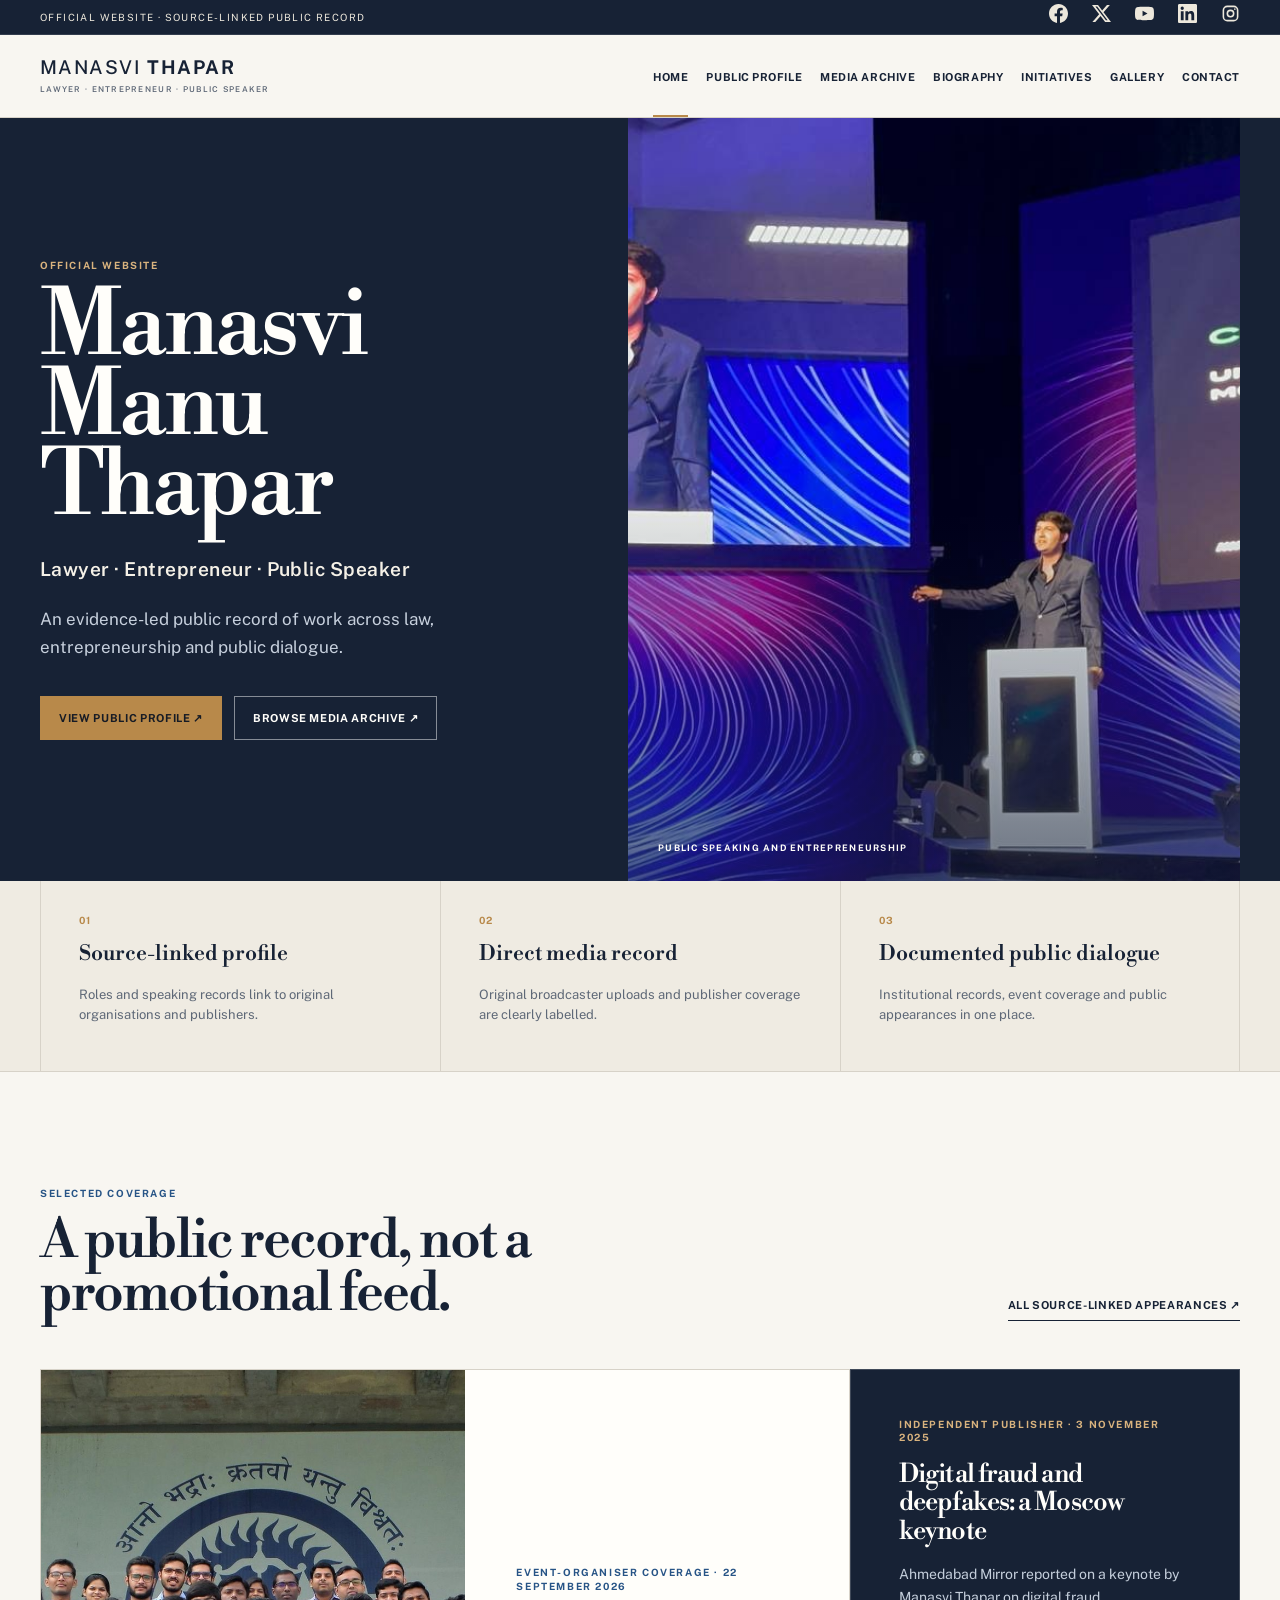
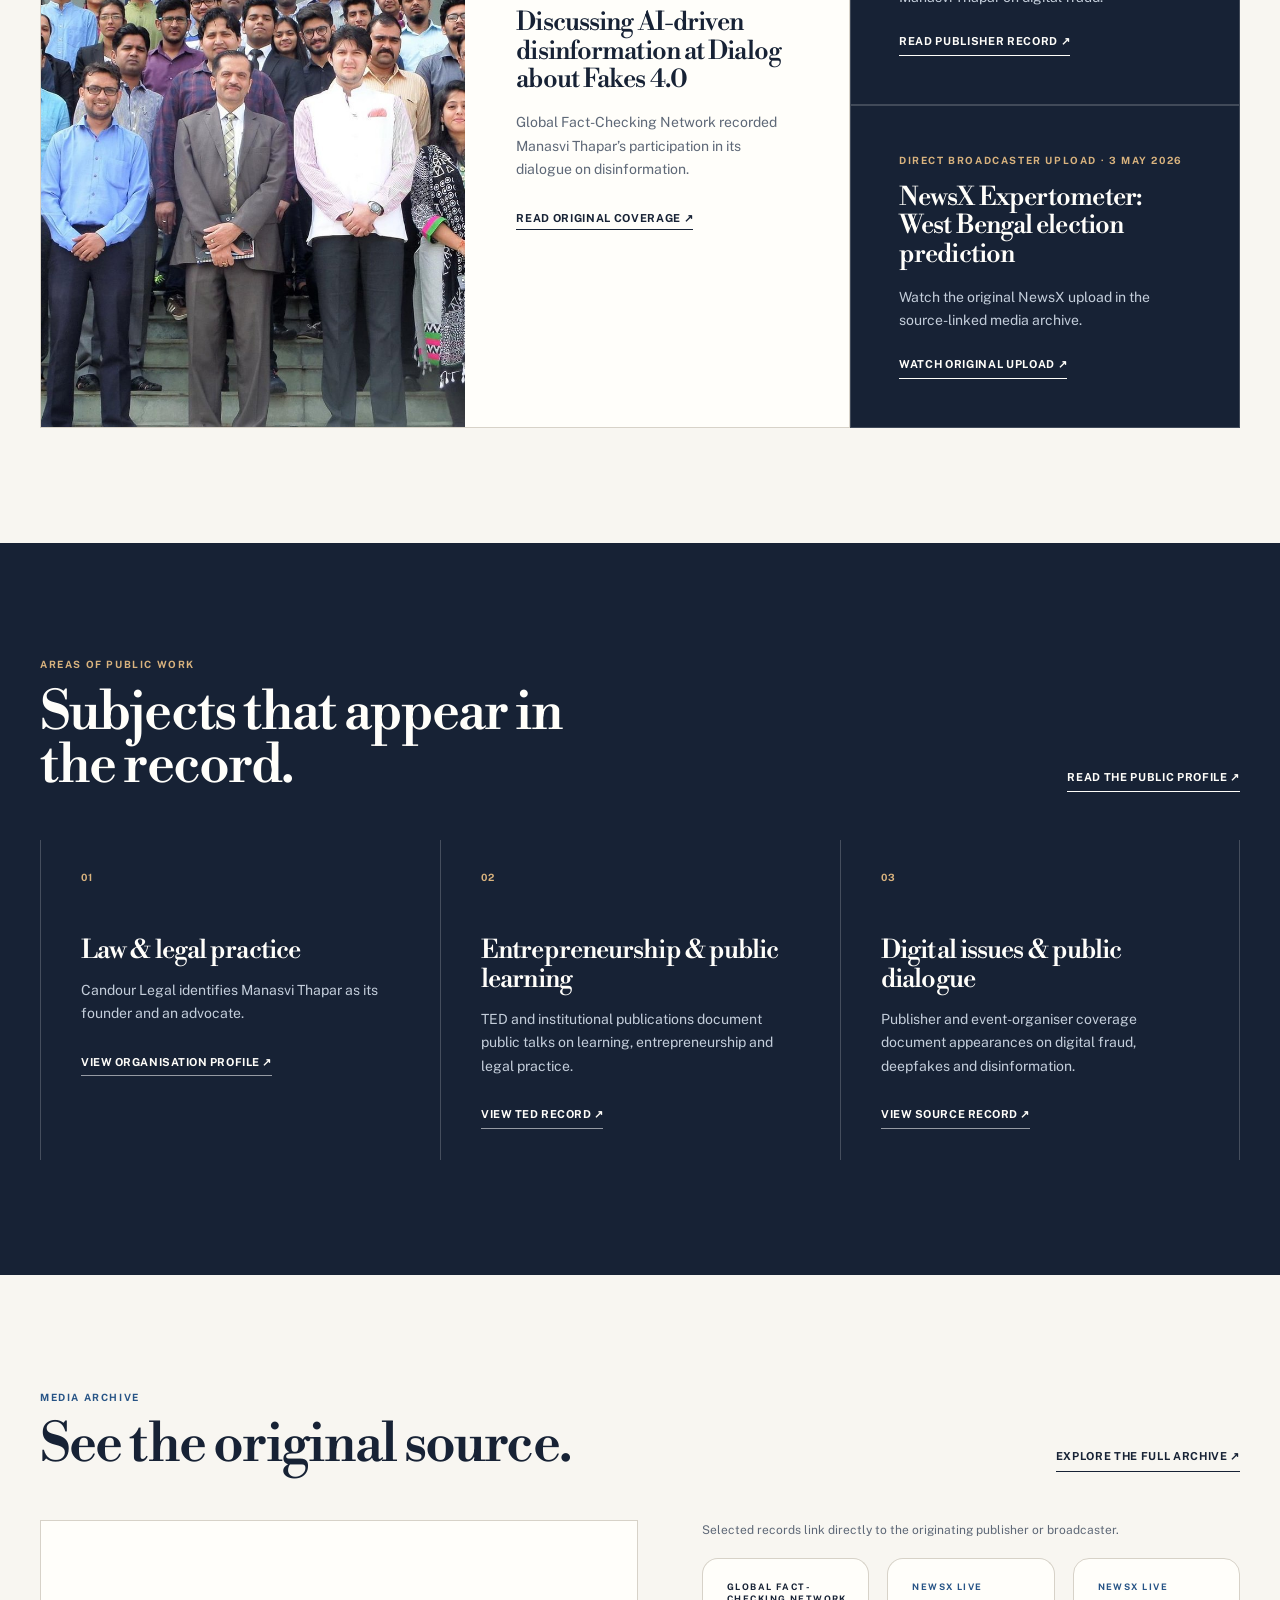
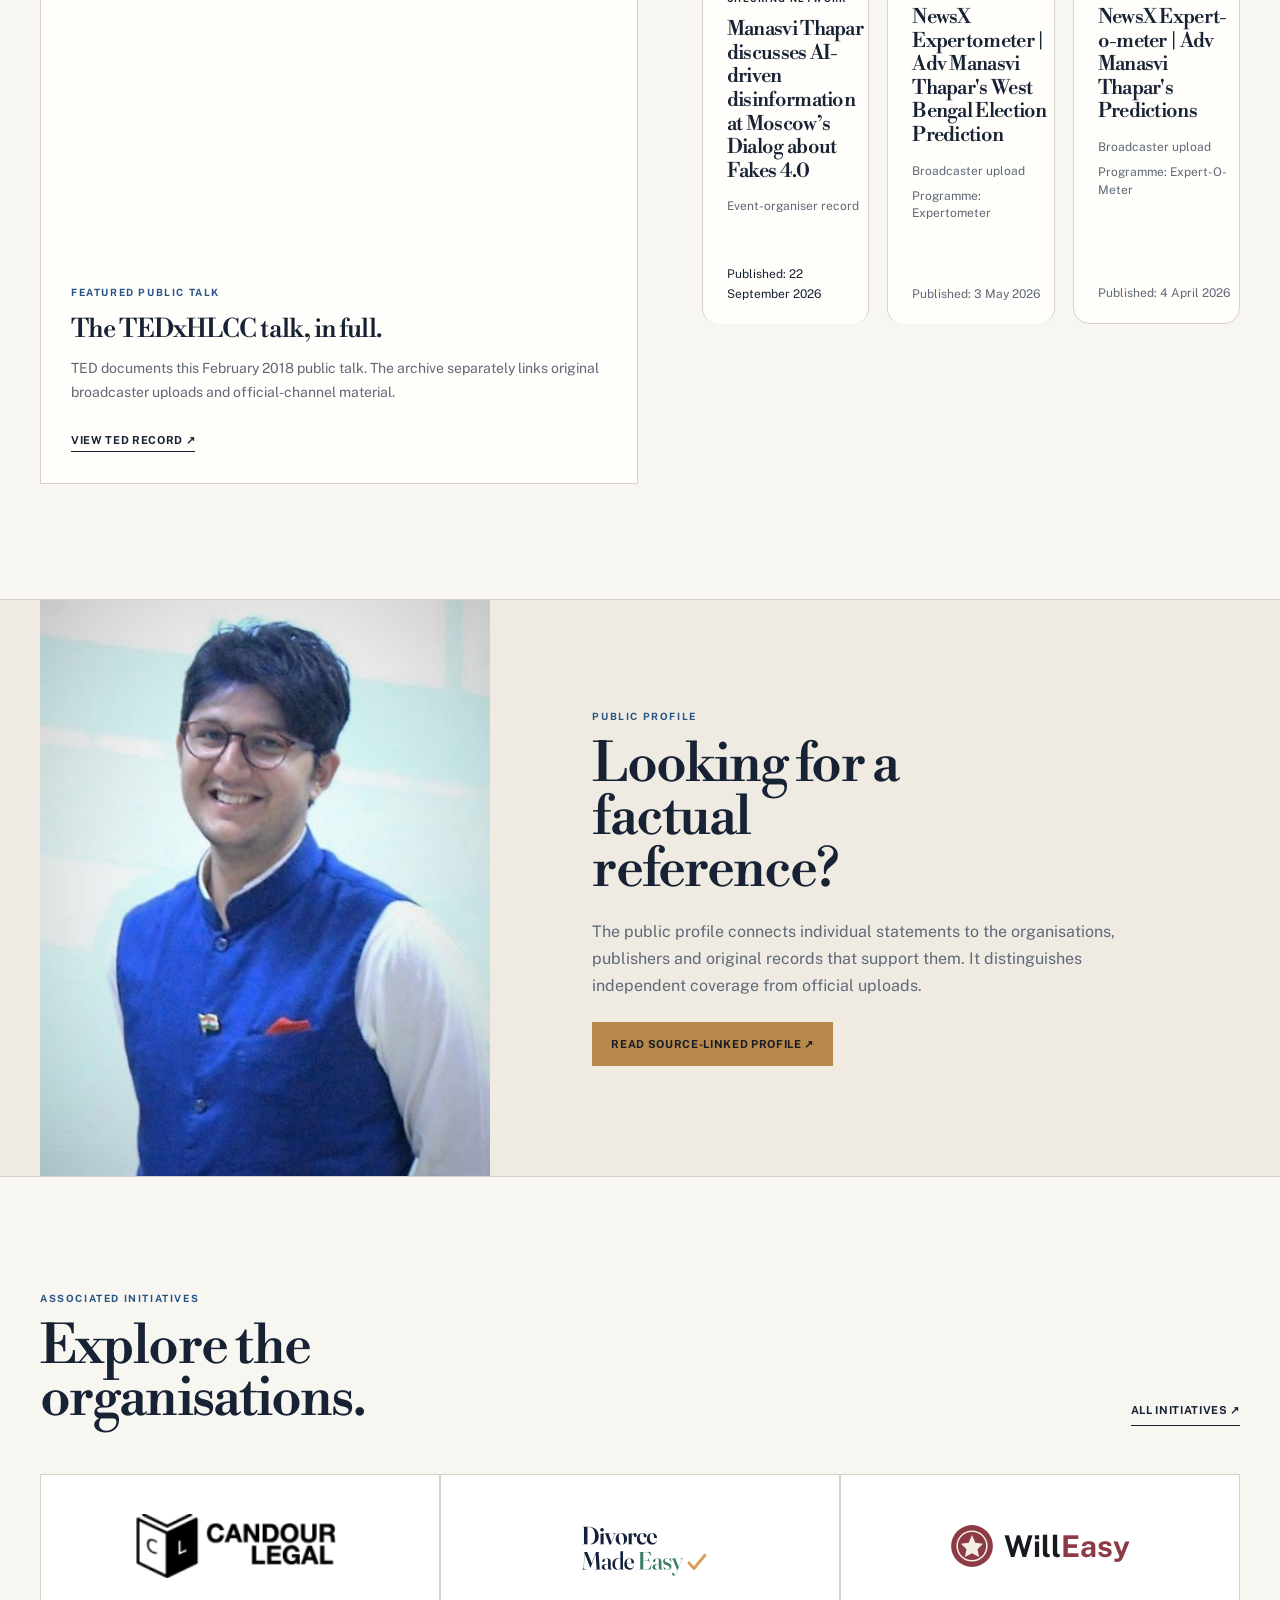
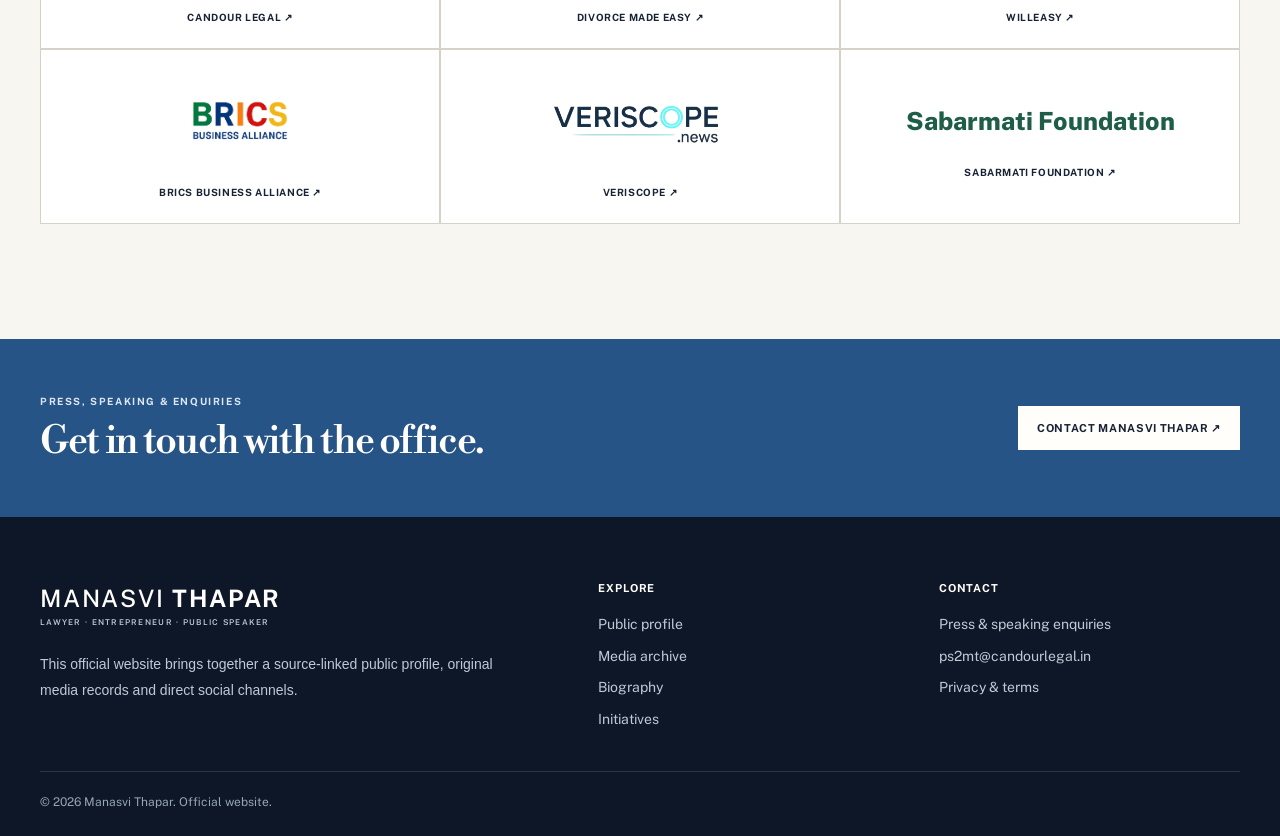
==== commit e30b58bb: "Rebuild public authority website experience" ====
--- a/index.html
+++ b/index.html
@@ -1,29 +1,294 @@
-<!doctype html><html lang="en"><head><meta charset="UTF-8"><meta name="viewport" content="width=device-width,initial-scale=1"><title>Manasvi Thapar | Lawyer, Entrepreneur &amp; Public Speaker</title><meta name="description" content="Official website of Manasvi Thapar, an Indian advocate and entrepreneur. Explore source-linked roles, talks and reviewed public appearances."><link rel="canonical" href="https://manasvithapar.com/"><meta property="og:type" content="website"><meta property="og:site_name" content="Manasvi Thapar"><meta property="og:title" content="Manasvi Thapar | Official Website"><meta property="og:description" content="Official website of Manasvi Thapar, an Indian advocate and entrepreneur. Explore source-linked roles, talks and reviewed public appearances."><meta property="og:url" content="https://manasvithapar.com/"><meta property="og:image" content="https://manasvithapar.com/assets/924b106e10f7.jpeg"><meta name="twitter:card" content="summary_large_image"><meta name="twitter:title" content="Manasvi Thapar | Official Website"><meta name="twitter:description" content="Official website of Manasvi Thapar, an Indian advocate and entrepreneur. Explore source-linked roles, talks and reviewed public appearances."><meta name="twitter:image" content="https://manasvithapar.com/assets/924b106e10f7.jpeg"><script type="application/ld+json">
-{
-  "@context": "https://schema.org",
-  "@graph": [
-    {
-      "@type": "WebSite",
-      "@id": "https://manasvithapar.com/#website",
-      "url": "https://manasvithapar.com/",
-      "name": "Manasvi Thapar",
-      "publisher": { "@id": "https://manasvithapar.com/#person" }
-    },
-    {
-      "@type": "Person",
-      "@id": "https://manasvithapar.com/#person",
-      "name": "Manasvi Thapar",
-      "alternateName": "Manasvi Manu Thapar",
-      "url": "https://manasvithapar.com/",
-      "image": "https://manasvithapar.com/assets/924b106e10f7.jpeg",
-      "description": "Indian advocate and entrepreneur with source-linked roles, talks and reviewed public appearances.",
-      "sameAs": [
-        "https://x.com/ManasviThapar",
-        "https://www.youtube.com/@ThaparManasvi",
-        "https://www.linkedin.com/in/manasvithapar/",
-        "https://www.facebook.com/ManasviThapar/"
-      ]
-    }
-  ]
-}
-</script><meta name="google-site-verification" content="gEWaKPU7ZkPBtXLv4edP3MgCDpopz6GKUo1LWOpdk7A"><link rel="icon" href="/assets/63805c784ebb.png"><link rel="stylesheet" href="/style.css"></head><body><a class="skip" href="#main">Skip to content</a><div class="utility"><div class="wrap"><span>THE OFFICIAL WEBSITE OF MANASVI THAPAR</span><div><a href="https://www.facebook.com/ManasviThapar/" target="_blank" rel="noopener">Facebook</a><a href="https://x.com/ManasviThapar" target="_blank" rel="noopener">X / Twitter</a><a href="https://www.youtube.com/@ThaparManasvi" target="_blank" rel="noopener">YouTube</a><a href="https://www.linkedin.com/in/manasvithapar/" target="_blank" rel="noopener">LinkedIn</a></div></div></div><header><div class="wrap header-inner"><a class="brand" href="/">MANASVI <strong>THAPAR</strong><small>LAWYER · ENTREPRENEUR · PUBLIC SPEAKER</small></a><button class="menu" aria-label="Open navigation" aria-expanded="false">☰</button><nav aria-label="Main navigation"><a href="/" aria-current="page">Home</a><a href="/wiki/" >Biography</a><a href="/public-profile/">Public profile</a><a href="/initiatives/" >Initiatives</a><a href="/media/" >Media</a><a href="/gallery/" >Photo Gallery</a><a href="/contact-us/" >Get in Touch</a></nav></div></header><main id="main"><section class="hero"><img src="/assets/6ef1eb3339ae.jpeg" alt="Manasvi Thapar speaking at an international summit"><div class="hero-shade"></div><div class="wrap hero-content"><p class="eyebrow">PROUD INDIAN</p><h1>Manasvi<br>Manu Thapar</h1><p>Lawyer. Entrepreneur.<br>Public Speaker.</p><a class="button" href="/wiki/">Discover his journey</a></div><div class="hero-caption">PUBLIC SPEAKING &amp; ENTREPRENEURSHIP</div></section><div class="role-strip"><div class="wrap"><a href="/wiki/#lawyer">Lawyer</a><a href="/wiki/#entrepreneur">Entrepreneur</a><a href="/wiki/#thought-leader">Public Speaker</a><a href="/wiki/#tedx-speaker">TEDx Speaker</a><a href="/wiki/#angel-investor">Angel Investor</a><a href="/wiki/#mentor">Mentor</a></div></div><section class="wrap section"><div class="section-head"><div><p class="eyebrow">EXPLORE HIS WORK</p><h2>Many roles. One purpose.</h2></div><a class="text-link" href="/wiki/">Read biography</a></div><div class="cards"><a class="card" href="/wiki/#lawyer"><img class="" src="/assets/82df6f948410.jpeg" alt="Lawyer" loading="lazy"><div class="card-body"><p class="eyebrow">Lawyer</p><h3>Advocating with purpose</h3><p><a href="https://candourlegal.com/lawyer/manasvi-thapar/" target="_blank" rel="noopener">Candour Legal</a> identifies Manasvi Thapar as its founder and an advocate. The firm profile describes its legal-practice areas.</p><span class="text-link">Explore</span></div></a><a class="card" href="/wiki/#entrepreneur"><img class="" src="/assets/2bcfc7a570f5.jpeg" alt="Entrepreneur" loading="lazy"><div class="card-body"><p class="eyebrow">Entrepreneur</p><h3>Building ideas into enterprises</h3><p>Organisation-linked initiatives include Lothal Ventures and Indus Mentors. Explore source-linked roles and initiatives for original-source context.</p><span class="text-link">Explore</span></div></a><a class="card" href="/public-profile/"><img class="" src="/assets/5096583615d7.jpeg" alt="Public speaker" loading="lazy"><div class="card-body"><p class="eyebrow">Public Speaker</p><h3>Public conversations</h3><p>Explore documented talks, publisher coverage and public dialogue in the source-linked public profile.</p><span class="text-link">Explore</span></div></a><a class="card" href="/wiki/#tedx-speaker"><img class="" src="/assets/4c9a7b8b7959.jpeg" alt="TEDx Speaker" loading="lazy"><div class="card-body"><p class="eyebrow">TEDx Speaker</p><h3>Ideas that inspire action</h3><p>Experienced Lawyer with a demonstrated history of working in the law practice industry. Skilled in Entrepreneurship, Public Speaking,                   Youth Leadership, Legal Writing, and Corporate Law. Strong legal professional and passionate entrepreneur, mentoring young minds</p><span class="text-link">Explore</span></div></a><a class="card" href="/wiki/#angel-investor"><img class="" src="/assets/69f6b43f655c.jpeg" alt="Angel Investor" loading="lazy"><div class="card-body"><p class="eyebrow">Angel Investor</p><h3>Backing new possibilities</h3><p>Through Lothal Ventures and his startup networks, Manasvi supports emerging technologies and entrepreneurs.</p><span class="text-link">Explore</span></div></a><a class="card" href="/wiki/#mentor"><img class="" src="/assets/03b6d9631bde.jpeg" alt="Mentor" loading="lazy"><div class="card-body"><p class="eyebrow">Mentor</p><h3>Supporting the next generation</h3><p>Institutional records document public talks and mentorship-related engagements. Browse source-linked appearances and original sources.</p><span class="text-link">Explore</span></div></a></div></section><section class="wrap section"><div class="section-head"><div><p class="eyebrow">INITIATIVES &amp; PUBLIC PURPOSE</p><h2>Building platforms for change</h2></div><a class="text-link" href="/initiatives/">Explore all initiatives →</a></div><div class="logo-grid"><a class="logo-tile" href="https://candourlegal.com" target="_blank" rel="noopener" aria-label="Visit Candour Legal"><img src="/assets/logos/candour.png" alt="Candour Legal logo" loading="lazy"><span class="logo-caption">Candour Legal <span aria-hidden="true">↗</span></span></a><a class="logo-tile" href="https://divorcemadeeasy.in" target="_blank" rel="noopener" aria-label="Visit Divorce Made Easy"><img src="/assets/logos/divorce.svg" alt="Divorce Made Easy logo" loading="lazy"><span class="logo-caption">Divorce Made Easy <span aria-hidden="true">↗</span></span></a><a class="logo-tile" href="https://willeasy.in" target="_blank" rel="noopener" aria-label="Visit WillEasy"><span class="will-logo"><img src="/assets/logos/willeasy.svg" alt="WillEasy logo" loading="lazy"><strong>Will<span>Easy</span></strong></span><span class="logo-caption">WillEasy <span aria-hidden="true">↗</span></span></a><a class="logo-tile" href="https://bricsbusinessalliance.com" target="_blank" rel="noopener" aria-label="Visit BRICS Business Alliance"><img src="/assets/logos/brics.png" alt="BRICS Business Alliance logo" loading="lazy"><span class="logo-caption">BRICS Business Alliance <span aria-hidden="true">↗</span></span></a><a class="logo-tile" href="https://veriscope.news" target="_blank" rel="noopener" aria-label="Visit VeriScope"><img src="/assets/logos/veriscope.png" alt="VeriScope logo" loading="lazy"><span class="logo-caption">VeriScope <span aria-hidden="true">↗</span></span></a><a class="logo-tile" href="https://sabarmati.org" target="_blank" rel="noopener" aria-label="Visit Sabarmati Foundation"><span class="logo-text">Sabarmati Foundation</span><span class="logo-caption">Sabarmati Foundation <span aria-hidden="true">↗</span></span></a></div></section><section class="wrap section about-split"><div><img class="" src="/assets/924b106e10f7.jpeg" alt="Manasvi Thapar in a blue Nehru jacket" loading="lazy"></div><div><p class="eyebrow">THE PERSON BEHIND THE WORK</p><h2>Rooted in India.<br>Driven by possibility.</h2><p>Manasvi Manu Thapar works across law, technology, digital trade and governance to support legal innovation, youth leadership and collaboration across emerging economies.</p><p>For source-linked roles, talks and original-publisher coverage, visit the <a href="/public-profile/">public profile</a>.</p><a class="button dark" href="/wiki/">Read the full biography</a> <a class="text-link" href="/public-profile/">View source-linked public profile <span aria-hidden="true">→</span></a></div></section><section class="journey-section"><div class="wrap section"><div class="section-head"><div><p class="eyebrow">MILESTONES</p><h2>A journey of building and leading</h2></div></div><div class="journey photo-journey"><article class="milestone"><figure class="journey-photo"><img src="/assets/6ef1eb3339ae.jpeg" alt="Manasvi Thapar speaking at an international summit" loading="lazy" width="640" height="400"></figure><div class="journey-story"><span class="journey-year">2023</span><h3>Crypto Global Summit</h3><p>Launched Crypto Global Summit in Thailand, bringing together industry leaders, experts and innovators to explore cryptocurrency and blockchain.</p></div></article><article class="milestone"><figure class="journey-photo"><img src="/assets/924b106e10f7.jpeg" alt="Portrait of Manasvi Thapar" loading="lazy" width="640" height="400"><figcaption>Portrait from the archive</figcaption></figure><div class="journey-story"><span class="journey-year">2021</span><h3>City Pulse Multiventures</h3><p>Listed as an Independent Director on the company board page; the source-linked public profile provides the time-qualified record.</p></div></article><article class="milestone"><figure class="journey-photo"><img src="/assets/69f6b43f655c.jpeg" alt="Manasvi Thapar archive portrait" loading="lazy" width="640" height="400"><figcaption>Portrait from the archive</figcaption></figure><div class="journey-story"><span class="journey-year">2024</span><h3>Global Longlife Hospital &amp; Research Ltd.</h3><p>Company filings list Manasvi Thapar as a Non-Executive Independent Director for FY 2024–25. Check later filings for current status.</p></div></article><article class="milestone"><figure class="journey-photo"><img src="/assets/03b6d9631bde.jpeg" alt="Manasvi Thapar at IIM Ahmedabad" loading="lazy" width="640" height="400"><figcaption>From the archive: IIM Ahmedabad</figcaption></figure><div class="journey-story"><span class="journey-year">2017</span><h3>Indus Mentors</h3><p>Launched a mentorship platform supporting startups and SMEs.</p></div></article><article class="milestone"><figure class="journey-photo"><img src="/assets/82df6f948410.jpeg" alt="Manasvi Thapar at GNLU" loading="lazy" width="640" height="400"><figcaption>From the archive: GNLU</figcaption></figure><div class="journey-story"><span class="journey-year">2014</span><h3>Candour Legal</h3><p>Founded Candour Legal, offering complete legal solutions under one roof.</p></div></article></div></div></section><section class="wrap section"><div class="section-head"><div><p class="eyebrow">IN HIS OWN WORDS</p><h2>Ideas. Conversations. Perspectives.</h2></div><a class="text-link" href="/media/">Explore media</a></div><div class="perspective-grid"><div class="video-feature"><iframe src="https://www.youtube.com/embed/DLDkfMcfsoI" title="Manasvi Thapar — featured video" loading="lazy" allowfullscreen></iframe><div><p class="eyebrow">FEATURED VIDEO</p><h3>Public dialogue and shared ideas</h3><p>Watch the featured conversation from Manasvi Thapar’s website and explore more on his official YouTube channel.</p><a class="text-link" href="https://www.youtube.com/@ThaparManasvi">Visit YouTube</a></div></div><div class="perspective-stack"><article class="perspective-card"><p class="eyebrow">MEDIA COVERAGE</p><p class="perspective-source">Global Fact-Checking Network</p><h3><a href="https://globalfactchecking.com/after-the-fake-gfcn-experts-assess-the-real-cost-of-disinformation/" target="_blank" rel="noopener">Manasvi Thapar discusses AI-driven disinformation at Moscow’s Dialog about Fakes 4.0</a></h3><time datetime="2026-09-22T00:00:00+00:00">22 September 2026</time><a class="text-link" href="https://globalfactchecking.com/after-the-fake-gfcn-experts-assess-the-real-cost-of-disinformation/" target="_blank" rel="noopener">Read coverage <span aria-hidden="true">↗</span></a></article><article class="perspective-card"><p class="eyebrow">MEDIA COVERAGE</p><p class="perspective-source">Ahmedabad Mirror</p><h3><a href="https://www.ahmedabadmirror.com/city-advocate-speaks-on-digital-fraud-in-russia/81901964.html" target="_blank" rel="noopener">Manasvi Thapar’s Moscow keynote on digital fraud</a></h3><time datetime="2025-11-03T06:00:00+05:30">3 November 2025</time><a class="text-link" href="https://www.ahmedabadmirror.com/city-advocate-speaks-on-digital-fraud-in-russia/81901964.html" target="_blank" rel="noopener">Read coverage <span aria-hidden="true">↗</span></a></article></div></div></section><section class="latest-news-section"><div class="wrap section"><div class="section-head"><div><p class="eyebrow">IN THE NEWS</p><h2>Source-linked coverage. Fresh perspectives.</h2></div><a class="text-link" href="/media/">View all coverage <span aria-hidden="true">↗</span></a></div><p id="coverage-status" class="feed-note" role="status">Selected reporting and official-channel appearances.</p><div id="latest-coverage" class="coverage-grid homepage-coverage" data-limit="3"><!-- media-archive:home:start --><article class="coverage-card"><p class="eyebrow">Global Fact-Checking Network</p><h3><a href="https://globalfactchecking.com/after-the-fake-gfcn-experts-assess-the-real-cost-of-disinformation/" target="_blank" rel="noopener noreferrer">Manasvi Thapar discusses AI-driven disinformation at Moscow’s Dialog about Fakes 4.0</a></h3><p class="coverage-context">Event-organiser record</p><div class="coverage-meta"><time datetime="2026-09-22">Published: 22 September 2026</time></div></article><article class="coverage-card"><p class="eyebrow">NewsX Live</p><h3><a href="https://www.youtube.com/watch?v=jUG9xUgU3fw" target="_blank" rel="noopener noreferrer">NewsX Expertometer | Adv Manasvi Thapar&#x27;s West Bengal Election Prediction</a></h3><p class="coverage-context">Broadcaster upload</p><p class="coverage-context">Programme: Expertometer</p><div class="coverage-meta"><time datetime="2026-05-03">Published: 3 May 2026</time></div></article><article class="coverage-card"><p class="eyebrow">NewsX Live</p><h3><a href="https://www.youtube.com/watch?v=nC8GPZ8fhLk" target="_blank" rel="noopener noreferrer">NewsX Expert-o-meter | Adv Manasvi Thapar&#x27;s Predictions</a></h3><p class="coverage-context">Broadcaster upload</p><p class="coverage-context">Programme: Expert-O-Meter</p><div class="coverage-meta"><time datetime="2026-04-04">Published: 4 April 2026</time></div></article><!-- media-archive:home:end --></div></div></section><section class="gallery-section"><div class="wrap section"><div class="section-head"><div><p class="eyebrow">THROUGH THE LENS</p><h2>Moments from the journey</h2></div><a class="text-link" href="/gallery/">View photo gallery</a></div><div class="gallery home-gallery"><button class="photo" data-photo="/assets/82df6f948410.jpeg" data-caption="Manasvi Thapar at GNLU" aria-label="View photo 1"><img class="" src="/assets/82df6f948410.jpeg" alt="Manasvi Thapar at a public engagement" loading="lazy"><span>View photo</span></button><button class="photo" data-photo="/assets/4c9a7b8b7959.jpeg" data-caption="Manasvi Thapar as TEDx Speaker" aria-label="View photo 2"><img class="" src="/assets/4c9a7b8b7959.jpeg" alt="Manasvi Thapar at a public engagement" loading="lazy"><span>View photo</span></button><button class="photo" data-photo="/assets/03b6d9631bde.jpeg" data-caption="Manasvi Thapar at IIM Ahmedabad" aria-label="View photo 3"><img class="" src="/assets/03b6d9631bde.jpeg" alt="Manasvi Thapar at a public engagement" loading="lazy"><span>View photo</span></button><button class="photo" data-photo="/assets/6ef1eb3339ae.jpeg" data-caption="1D71E3BC-F0CE-4C9D-87A8-2F20DD0A6BA1" aria-label="View photo 4"><img class="" src="/assets/6ef1eb3339ae.jpeg" alt="Manasvi Thapar at a public engagement" loading="lazy"><span>View photo</span></button><button class="photo" data-photo="/assets/77ee9a3d7d28.jpeg" data-caption="12FA727F-1E05-4EF8-85E8-5DBB9CF2864F" aria-label="View photo 5"><img class="" src="/assets/77ee9a3d7d28.jpeg" alt="Manasvi Thapar at a public engagement" loading="lazy"><span>View photo</span></button><button class="photo" data-photo="/assets/01aea4e97a59.jpeg" data-caption="86D0520A-44F1-435E-81CC-8B2A1A6DAC23" aria-label="View photo 6"><img class="" src="/assets/01aea4e97a59.jpeg" alt="Manasvi Thapar at a public engagement" loading="lazy"><span>View photo</span></button><button class="photo" data-photo="/assets/cbf108a2c5a7.jpeg" data-caption="00D206CC-C860-4400-B5A0-78C95A6F8CD5" aria-label="View photo 7"><img class="" src="/assets/cbf108a2c5a7.jpeg" alt="Manasvi Thapar at a public engagement" loading="lazy"><span>View photo</span></button><button class="photo" data-photo="/assets/69f6b43f655c.jpeg" data-caption="Manasvi Thapar" aria-label="View photo 8"><img class="" src="/assets/69f6b43f655c.jpeg" alt="Manasvi Thapar at a public engagement" loading="lazy"><span>View photo</span></button></div></div></section><section class="wrap section social-updates" id="social-updates"><div class="section-head"><div><p class="eyebrow">SOCIAL UPDATES</p><h2>Follow the conversation.</h2></div></div><div class="feed-grid"><article class="feed-card"><div class="feed-heading"><h3>X / Twitter</h3><a href="https://x.com/ManasviThapar" target="_blank" rel="noopener">@ManasviThapar</a></div><div class="feed-content"><a class="twitter-timeline" data-height="580" data-dnt="true" data-theme="light" href="https://x.com/ManasviThapar">Posts by @ManasviThapar</a></div><a class="feed-fallback" href="https://x.com/ManasviThapar" target="_blank" rel="noopener">View posts on X</a></article><article class="feed-card"><div class="feed-heading"><h3>LinkedIn</h3><a href="https://www.linkedin.com/in/manasvithapar/" target="_blank" rel="noopener">Manasvi Thapar</a></div><div class="feed-content"><iframe src="https://www.linkedin.com/embed/feed/update/urn:li:activity:7351913684471840768" title="Manasvi Thapar: 11 Years of Candour Legal — featured LinkedIn post" loading="lazy" height="580"></iframe></div><a class="feed-fallback" href="https://www.linkedin.com/in/manasvithapar/recent-activity/all/" target="_blank" rel="noopener">View all LinkedIn updates</a></article></div><p class="feed-note">Featured LinkedIn post: 11 Years of Candour Legal. If an embed is unavailable, use the links above to view posts directly.</p></section></main><section class="connect"><div class="wrap"><div><p class="eyebrow">STAY CONNECTED</p><h2>@ManasviThapar</h2></div><div class="social"><a href="https://www.facebook.com/ManasviThapar/" target="_blank" rel="noopener">Facebook</a><a href="https://x.com/ManasviThapar" target="_blank" rel="noopener">X / Twitter</a><a href="https://www.youtube.com/@ThaparManasvi" target="_blank" rel="noopener">YouTube</a><a href="https://www.linkedin.com/in/manasvithapar/" target="_blank" rel="noopener">LinkedIn</a></div></div></section><footer><div class="wrap footer-grid"><div class="brand">MANASVI <strong>THAPAR</strong><p>Lawyer. Entrepreneur. Public Speaker.<br>TEDx Speaker. Angel Investor. Mentor.</p></div><div><h3>Explore</h3><a href="/wiki/">Biography</a><a href="/public-profile/">Public profile</a><a href="/initiatives/">Initiatives</a><a href="/gallery/">Photo Gallery</a><a href="/privacy/">Privacy &amp; terms</a></div><div><h3>Get in Touch</h3><a href="mailto:ps2mt@candourlegal.in">ps2mt@candourlegal.in</a><a href="tel:+917228888745">+91 7228888745</a><p>First Floor, C Wing, Elanza Crest<br>Ahmedabad, Gujarat — India 380054</p></div></div><div class="wrap copyright">© 2026 Manasvi Thapar. Official Website. All rights reserved.</div></footer><dialog id="lightbox"><button aria-label="Close photo" class="close">×</button><img alt=""><p></p></dialog><script src="/app.js"></script><script async src="https://platform.twitter.com/widgets.js" charset="utf-8"></script></body></html>
+<!doctype html>
+<html lang="en">
+<head>
+  <meta charset="UTF-8">
+  <meta name="viewport" content="width=device-width,initial-scale=1">
+  <title>Manasvi Thapar | Lawyer, Entrepreneur &amp; Public Speaker</title>
+  <meta name="description" content="Official website of Manasvi Thapar, an Indian advocate and entrepreneur. Explore source-linked roles, talks and reviewed public appearances.">
+  <link rel="canonical" href="https://manasvithapar.com/">
+  <meta property="og:type" content="website">
+  <meta property="og:site_name" content="Manasvi Thapar">
+  <meta property="og:title" content="Manasvi Thapar | Official Website">
+  <meta property="og:description" content="Official website of Manasvi Thapar, an Indian advocate and entrepreneur. Explore source-linked roles, talks and reviewed public appearances.">
+  <meta property="og:url" content="https://manasvithapar.com/">
+  <meta property="og:image" content="https://manasvithapar.com/assets/924b106e10f7.jpeg">
+  <meta name="twitter:card" content="summary_large_image">
+  <meta name="twitter:title" content="Manasvi Thapar | Official Website">
+  <meta name="twitter:description" content="Official website of Manasvi Thapar, an Indian advocate and entrepreneur. Explore source-linked roles, talks and reviewed public appearances.">
+  <meta name="twitter:image" content="https://manasvithapar.com/assets/924b106e10f7.jpeg">
+  <script type="application/ld+json">
+  {
+    "@context": "https://schema.org",
+    "@graph": [
+      {
+        "@type": "WebSite",
+        "@id": "https://manasvithapar.com/#website",
+        "url": "https://manasvithapar.com/",
+        "name": "Manasvi Thapar",
+        "publisher": { "@id": "https://manasvithapar.com/#person" }
+      },
+      {
+        "@type": "Person",
+        "@id": "https://manasvithapar.com/#person",
+        "name": "Manasvi Thapar",
+        "alternateName": "Manasvi Manu Thapar",
+        "url": "https://manasvithapar.com/",
+        "image": "https://manasvithapar.com/assets/924b106e10f7.jpeg",
+        "description": "Indian advocate and entrepreneur with source-linked roles, talks and reviewed public appearances.",
+        "sameAs": [
+          "https://x.com/ManasviThapar",
+          "https://www.youtube.com/@ThaparManasvi",
+          "https://www.linkedin.com/in/manasvithapar/",
+          "https://www.facebook.com/ManasviThapar/"
+        ]
+      }
+    ]
+  }
+  </script>
+  <meta name="google-site-verification" content="gEWaKPU7ZkPBtXLv4edP3MgCDpopz6GKUo1LWOpdk7A">
+  <link rel="icon" href="/assets/63805c784ebb.png">
+  <link rel="stylesheet" href="/style.css">
+  <link rel="stylesheet" href="/editorial.css">
+</head>
+<body class="home-page">
+  <a class="skip" href="#main">Skip to content</a>
+  <div class="utility">
+    <div class="wrap">
+      <span>OFFICIAL WEBSITE · SOURCE-LINKED PUBLIC RECORD</span>
+      <div>
+        <a href="https://www.facebook.com/ManasviThapar/" target="_blank" rel="noopener">Facebook</a>
+        <a href="https://x.com/ManasviThapar" target="_blank" rel="noopener">X / Twitter</a>
+        <a href="https://www.youtube.com/@ThaparManasvi" target="_blank" rel="noopener">YouTube</a>
+        <a href="https://www.linkedin.com/in/manasvithapar/" target="_blank" rel="noopener">LinkedIn</a>
+      </div>
+    </div>
+  </div>
+
+  <header>
+    <div class="wrap header-inner">
+      <a class="brand" href="/">MANASVI <strong>THAPAR</strong><small>LAWYER · ENTREPRENEUR · PUBLIC SPEAKER</small></a>
+      <button class="menu" aria-label="Open navigation" aria-expanded="false">Menu</button>
+      <nav aria-label="Main navigation">
+        <a href="/" aria-current="page">Home</a>
+        <a href="/public-profile/">Public profile</a>
+        <a href="/media/">Media archive</a>
+        <a href="/wiki/">Biography</a>
+        <a href="/initiatives/">Initiatives</a>
+        <a href="/gallery/">Gallery</a>
+        <a href="/contact-us/">Contact</a>
+      </nav>
+    </div>
+  </header>
+
+  <main id="main">
+    <section class="hero editorial-hero" aria-labelledby="hero-title">
+      <div class="wrap hero-layout">
+        <div class="hero-copy">
+          <p class="eyebrow">Official website</p>
+          <h1 id="hero-title">Manasvi<br>Manu Thapar</h1>
+          <p class="hero-identity">Lawyer · Entrepreneur · Public Speaker</p>
+          <p class="hero-intro">An evidence-led public record of work across law, entrepreneurship and public dialogue.</p>
+          <div class="hero-actions">
+            <a class="button" href="/public-profile/">View public profile <span aria-hidden="true">↗</span></a>
+            <a class="button button-quiet" href="/media/">Browse media archive <span aria-hidden="true">↗</span></a>
+          </div>
+        </div>
+        <figure class="hero-portrait">
+          <img src="/assets/6ef1eb3339ae.jpeg" alt="Manasvi Thapar at a public speaking engagement" width="1280" height="720">
+          <figcaption>Public speaking and entrepreneurship</figcaption>
+        </figure>
+      </div>
+    </section>
+
+    <section class="proof-strip" aria-label="How this public record is built">
+      <div class="wrap proof-grid">
+        <a href="/public-profile/">
+          <span class="proof-kicker">01</span>
+          <strong>Source-linked profile</strong>
+          <span>Roles and speaking records link to original organisations and publishers.</span>
+        </a>
+        <a href="/media/">
+          <span class="proof-kicker">02</span>
+          <strong>Direct media record</strong>
+          <span>Original broadcaster uploads and publisher coverage are clearly labelled.</span>
+        </a>
+        <a href="/public-profile/#speaking-heading">
+          <span class="proof-kicker">03</span>
+          <strong>Documented public dialogue</strong>
+          <span>Institutional records, event coverage and public appearances in one place.</span>
+        </a>
+      </div>
+    </section>
+
+    <section class="wrap section editorial-lead" aria-labelledby="coverage-heading">
+      <div class="section-head">
+        <div>
+          <p class="eyebrow">Selected coverage</p>
+          <h2 id="coverage-heading">A public record, not a promotional feed.</h2>
+        </div>
+        <a class="text-link" href="/media/">All source-linked appearances <span aria-hidden="true">↗</span></a>
+      </div>
+
+      <div class="coverage-ledger">
+        <article class="lead-story">
+          <a class="lead-story-image" href="https://globalfactchecking.com/after-the-fake-gfcn-experts-assess-the-real-cost-of-disinformation/" target="_blank" rel="noopener noreferrer">
+            <img src="/assets/82df6f948410.jpeg" alt="Manasvi Thapar at a public engagement" loading="lazy" width="1600" height="1200">
+          </a>
+          <div class="lead-story-copy">
+            <p class="eyebrow">Event-organiser coverage · 22 September 2026</p>
+            <h3><a href="https://globalfactchecking.com/after-the-fake-gfcn-experts-assess-the-real-cost-of-disinformation/" target="_blank" rel="noopener noreferrer">Discussing AI-driven disinformation at Dialog about Fakes 4.0</a></h3>
+            <p>Global Fact-Checking Network recorded Manasvi Thapar’s participation in its dialogue on disinformation.</p>
+            <a class="text-link" href="https://globalfactchecking.com/after-the-fake-gfcn-experts-assess-the-real-cost-of-disinformation/" target="_blank" rel="noopener noreferrer">Read original coverage <span aria-hidden="true">↗</span></a>
+          </div>
+        </article>
+
+        <div class="coverage-briefs">
+          <article class="coverage-brief">
+            <p class="eyebrow">Independent publisher · 3 November 2025</p>
+            <h3><a href="https://www.ahmedabadmirror.com/city-advocate-speaks-on-digital-fraud-in-russia/81901964.html" target="_blank" rel="noopener noreferrer">Digital fraud and deepfakes: a Moscow keynote</a></h3>
+            <p>Ahmedabad Mirror reported on a keynote by Manasvi Thapar on digital fraud.</p>
+            <a class="text-link" href="https://www.ahmedabadmirror.com/city-advocate-speaks-on-digital-fraud-in-russia/81901964.html" target="_blank" rel="noopener noreferrer">Read publisher record <span aria-hidden="true">↗</span></a>
+          </article>
+          <article class="coverage-brief">
+            <p class="eyebrow">Direct broadcaster upload · 3 May 2026</p>
+            <h3><a href="https://www.youtube.com/watch?v=jUG9xUgU3fw" target="_blank" rel="noopener noreferrer">NewsX Expertometer: West Bengal election prediction</a></h3>
+            <p>Watch the original NewsX upload in the source-linked media archive.</p>
+            <a class="text-link" href="https://www.youtube.com/watch?v=jUG9xUgU3fw" target="_blank" rel="noopener noreferrer">Watch original upload <span aria-hidden="true">↗</span></a>
+          </article>
+        </div>
+      </div>
+    </section>
+
+    <section class="focus-section" aria-labelledby="focus-heading">
+      <div class="wrap section">
+        <div class="section-head section-head-light">
+          <div>
+            <p class="eyebrow">Areas of public work</p>
+            <h2 id="focus-heading">Subjects that appear in the record.</h2>
+          </div>
+          <a class="text-link" href="/public-profile/">Read the public profile <span aria-hidden="true">↗</span></a>
+        </div>
+        <div class="focus-grid">
+          <article>
+            <span class="focus-number">01</span>
+            <h3>Law &amp; legal practice</h3>
+            <p>Candour Legal identifies Manasvi Thapar as its founder and an advocate.</p>
+            <a href="https://candourlegal.com/lawyer/manasvi-thapar/" target="_blank" rel="noopener noreferrer">View organisation profile <span aria-hidden="true">↗</span></a>
+          </article>
+          <article>
+            <span class="focus-number">02</span>
+            <h3>Entrepreneurship &amp; public learning</h3>
+            <p>TED and institutional publications document public talks on learning, entrepreneurship and legal practice.</p>
+            <a href="https://www.ted.com/talks/manasvi_thapar_what_others_don_t_teach_you_you_teach_yourself" target="_blank" rel="noopener noreferrer">View TED record <span aria-hidden="true">↗</span></a>
+          </article>
+          <article>
+            <span class="focus-number">03</span>
+            <h3>Digital issues &amp; public dialogue</h3>
+            <p>Publisher and event-organiser coverage document appearances on digital fraud, deepfakes and disinformation.</p>
+            <a href="/public-profile/#speaking-heading">View source record <span aria-hidden="true">↗</span></a>
+          </article>
+        </div>
+      </div>
+    </section>
+
+    <section class="wrap section media-window" aria-labelledby="media-heading">
+      <div class="section-head">
+        <div>
+          <p class="eyebrow">Media archive</p>
+          <h2 id="media-heading">See the original source.</h2>
+        </div>
+        <a class="text-link" href="/media/">Explore the full archive <span aria-hidden="true">↗</span></a>
+      </div>
+      <div class="media-window-grid">
+        <div class="featured-watch">
+          <iframe src="https://www.youtube.com/embed/DLDkfMcfsoI" title="Manasvi Thapar’s TEDxHLCC talk" loading="lazy" allowfullscreen></iframe>
+          <div>
+            <p class="eyebrow">Featured public talk</p>
+            <h3>The TEDxHLCC talk, in full.</h3>
+            <p>TED documents this February 2018 public talk. The archive separately links original broadcaster uploads and official-channel material.</p>
+            <a class="text-link" href="https://www.ted.com/talks/manasvi_thapar_what_others_don_t_teach_you_you_teach_yourself" target="_blank" rel="noopener noreferrer">View TED record <span aria-hidden="true">↗</span></a>
+          </div>
+        </div>
+        <div>
+          <p id="coverage-status" class="feed-note" role="status">Selected records link directly to the originating publisher or broadcaster.</p>
+          <div id="latest-coverage" class="coverage-grid homepage-coverage">
+            <!-- media-archive:home:start --><article class="coverage-card"><p class="eyebrow">Global Fact-Checking Network</p><h3><a href="https://globalfactchecking.com/after-the-fake-gfcn-experts-assess-the-real-cost-of-disinformation/" target="_blank" rel="noopener noreferrer">Manasvi Thapar discusses AI-driven disinformation at Moscow’s Dialog about Fakes 4.0</a></h3><p class="coverage-context">Event-organiser record</p><div class="coverage-meta"><time datetime="2026-09-22">Published: 22 September 2026</time></div></article><article class="coverage-card"><p class="eyebrow">NewsX Live</p><h3><a href="https://www.youtube.com/watch?v=jUG9xUgU3fw" target="_blank" rel="noopener noreferrer">NewsX Expertometer | Adv Manasvi Thapar&#x27;s West Bengal Election Prediction</a></h3><p class="coverage-context">Broadcaster upload</p><p class="coverage-context">Programme: Expertometer</p><div class="coverage-meta"><time datetime="2026-05-03">Published: 3 May 2026</time></div></article><article class="coverage-card"><p class="eyebrow">NewsX Live</p><h3><a href="https://www.youtube.com/watch?v=nC8GPZ8fhLk" target="_blank" rel="noopener noreferrer">NewsX Expert-o-meter | Adv Manasvi Thapar&#x27;s Predictions</a></h3><p class="coverage-context">Broadcaster upload</p><p class="coverage-context">Programme: Expert-O-Meter</p><div class="coverage-meta"><time datetime="2026-04-04">Published: 4 April 2026</time></div></article><!-- media-archive:home:end -->
+          </div>
+        </div>
+      </div>
+    </section>
+
+    <section class="record-invitation">
+      <div class="wrap record-invitation-grid">
+        <figure>
+          <img src="/assets/924b106e10f7.jpeg" alt="Portrait of Manasvi Thapar" loading="lazy" width="480" height="614">
+        </figure>
+        <div>
+          <p class="eyebrow">Public profile</p>
+          <h2>Looking for a factual reference?</h2>
+          <p>The public profile connects individual statements to the organisations, publishers and original records that support them. It distinguishes independent coverage from official uploads.</p>
+          <a class="button" href="/public-profile/">Read source-linked profile <span aria-hidden="true">↗</span></a>
+        </div>
+      </div>
+    </section>
+
+    <section class="wrap section associated-work" aria-labelledby="associated-heading">
+      <div class="section-head">
+        <div>
+          <p class="eyebrow">Associated initiatives</p>
+          <h2 id="associated-heading">Explore the organisations.</h2>
+        </div>
+        <a class="text-link" href="/initiatives/">All initiatives <span aria-hidden="true">↗</span></a>
+      </div>
+      <div class="logo-grid">
+        <a class="logo-tile" href="https://candourlegal.com" target="_blank" rel="noopener noreferrer" aria-label="Visit Candour Legal"><img src="/assets/logos/candour.png" alt="Candour Legal logo" loading="lazy"><span class="logo-caption">Candour Legal <span aria-hidden="true">↗</span></span></a>
+        <a class="logo-tile" href="https://divorcemadeeasy.in" target="_blank" rel="noopener noreferrer" aria-label="Visit Divorce Made Easy"><img src="/assets/logos/divorce.svg" alt="Divorce Made Easy logo" loading="lazy"><span class="logo-caption">Divorce Made Easy <span aria-hidden="true">↗</span></span></a>
+        <a class="logo-tile" href="https://willeasy.in" target="_blank" rel="noopener noreferrer" aria-label="Visit WillEasy"><span class="will-logo"><img src="/assets/logos/willeasy.svg" alt="WillEasy logo" loading="lazy"><strong>Will<span>Easy</span></strong></span><span class="logo-caption">WillEasy <span aria-hidden="true">↗</span></span></a>
+        <a class="logo-tile" href="https://bricsbusinessalliance.com" target="_blank" rel="noopener noreferrer" aria-label="Visit BRICS Business Alliance"><img src="/assets/logos/brics.png" alt="BRICS Business Alliance logo" loading="lazy"><span class="logo-caption">BRICS Business Alliance <span aria-hidden="true">↗</span></span></a>
+        <a class="logo-tile" href="https://veriscope.news" target="_blank" rel="noopener noreferrer" aria-label="Visit VeriScope"><img src="/assets/logos/veriscope.png" alt="VeriScope logo" loading="lazy"><span class="logo-caption">VeriScope <span aria-hidden="true">↗</span></span></a>
+        <a class="logo-tile" href="https://sabarmati.org" target="_blank" rel="noopener noreferrer" aria-label="Visit Sabarmati Foundation"><span class="logo-text">Sabarmati Foundation</span><span class="logo-caption">Sabarmati Foundation <span aria-hidden="true">↗</span></span></a>
+      </div>
+    </section>
+  </main>
+
+  <section class="connect">
+    <div class="wrap">
+      <div>
+        <p class="eyebrow">Press, speaking &amp; enquiries</p>
+        <h2>Get in touch with the office.</h2>
+      </div>
+      <a class="button button-light" href="/contact-us/">Contact Manasvi Thapar <span aria-hidden="true">↗</span></a>
+    </div>
+  </section>
+
+  <footer>
+    <div class="wrap footer-grid">
+      <div>
+        <a class="brand" href="/">MANASVI <strong>THAPAR</strong><small>LAWYER · ENTREPRENEUR · PUBLIC SPEAKER</small></a>
+        <p>This official website brings together a source-linked public profile, original media records and direct social channels.</p>
+      </div>
+      <div>
+        <h3>Explore</h3>
+        <a href="/public-profile/">Public profile</a>
+        <a href="/media/">Media archive</a>
+        <a href="/wiki/">Biography</a>
+        <a href="/initiatives/">Initiatives</a>
+      </div>
+      <div>
+        <h3>Contact</h3>
+        <a href="/contact-us/">Press &amp; speaking enquiries</a>
+        <a href="mailto:ps2mt@candourlegal.in">ps2mt@candourlegal.in</a>
+        <a href="/privacy/">Privacy &amp; terms</a>
+      </div>
+    </div>
+    <div class="wrap copyright">© 2026 Manasvi Thapar. Official website.</div>
+  </footer>
+
+  <dialog id="lightbox">
+    <button aria-label="Close photo" class="close">×</button>
+    <img alt="">
+    <p></p>
+  </dialog>
+  <script src="/app.js"></script>
+</body>
+</html>
--- a/style.css
+++ b/style.css
@@ -1,4 +1,4 @@
-@import url('https://fonts.googleapis.com/css2?family=DM+Sans:wght@400;500;600;700&family=Manrope:wght@400;500;600;700;800&display=swap');
+@import url('https://fonts.googleapis.com/css2?family=Libre+Bodoni:ital,wght@0,400;0,500;0,600;0,700;1,400;1,500&family=Public+Sans:ital,wght@0,400;0,500;0,600;0,700;1,400;1,500&display=swap');
 :root{--navy:#092a51;--blue:#174c84;--ink:#172c41;--muted:#596c7d;--orange:#eb8b30;--line:#dbe4eb;--pale:#f2f6fa}*{box-sizing:border-box}html{scroll-behavior:smooth;scroll-padding-top:110px}body{margin:0;color:var(--ink);font:16px/1.7 'DM Sans',Arial,sans-serif}h1,h2,h3,.brand{font-family:Manrope,Arial,sans-serif;line-height:1.22}h1,h2,h3,p{margin-top:0}h1{font-size:clamp(42px,5vw,76px);font-weight:800;letter-spacing:-2px}h2{font-size:clamp(28px,3vw,42px);letter-spacing:-1.2px;margin-bottom:22px}h3{font-size:23px;margin-bottom:14px}p{margin-bottom:22px}a{color:inherit;text-decoration:none}button{font:inherit;cursor:pointer}img{display:block;max-width:100%;object-fit:cover}a,button{touch-action:manipulation}a:focus-visible,button:focus-visible{outline:3px solid var(--orange);outline-offset:5px}.wrap{max-width:1260px;width:calc(100% - 96px);margin:auto}.utility{background:var(--navy);color:white;font-size:12px;letter-spacing:1px}.utility .wrap{display:flex;justify-content:space-between;align-items:center;min-height:38px}.utility a{margin-left:24px;font-size:13px;letter-spacing:0}.header-inner{display:flex;justify-content:space-between;align-items:center;min-height:100px;gap:30px}header{background:white;position:sticky;top:0;z-index:20;box-shadow:0 1px 0 var(--line)}.brand{font-size:26px;font-weight:500;letter-spacing:1px;white-space:nowrap}.brand strong{font-weight:800}.brand small{display:block;font:10px/2 'DM Sans',Arial,sans-serif;letter-spacing:1.4px;color:var(--muted)}nav{display:flex;gap:26px;align-items:center;font-size:14px;font-weight:700}nav a{padding:37px 0 32px;border-bottom:3px solid transparent}nav a:hover,nav a[aria-current]{color:var(--blue);border-color:var(--orange)}.menu{display:none}.skip{position:absolute;left:12px;top:-100px;background:white;padding:12px;z-index:40}.skip:focus{top:12px}.hero{position:relative;min-height:640px;display:flex;align-items:center;background:var(--navy);color:white;overflow:hidden}.hero>img{position:absolute;width:100%;height:100%;object-position:center 40%}.hero-shade{position:absolute;inset:0;background:linear-gradient(90deg,rgba(5,24,47,.95),rgba(5,24,47,.72) 35%,rgba(5,24,47,.15) 68%)}.hero-content{position:relative;padding:70px 0}.eyebrow{font-size:12px;font-weight:700;letter-spacing:2.1px;text-transform:uppercase;color:var(--blue);margin-bottom:15px}.hero .eyebrow{color:#ffd095}.hero h1{margin-bottom:24px}.hero-content>p:not(.eyebrow){font-size:24px;line-height:1.6}.button{display:inline-block;background:var(--orange);color:#142b42;font-size:14px;font-weight:700;padding:14px 25px;border:0}.button:hover{background:#ffc080}.button.dark{background:var(--navy);color:white}.hero-caption{position:absolute;right:48px;bottom:28px;color:white;font-size:11px;letter-spacing:1.8px}.role-strip{background:var(--blue);color:white}.role-strip .wrap{display:flex;justify-content:space-between;gap:20px;padding:24px 0}.role-strip a{font-size:14px;font-weight:600}.section{padding-top:76px;padding-bottom:76px}.section-head{display:flex;justify-content:space-between;align-items:end;gap:25px;margin-bottom:36px}.section-head h2{margin-bottom:0}.text-link{font-size:14px;color:var(--blue);font-weight:700;border-bottom:2px solid var(--orange);padding-bottom:5px;white-space:nowrap}.cards{display:grid;grid-template-columns:repeat(3,1fr);gap:28px}.card{border:1px solid var(--line);background:white;transition:transform .2s,box-shadow .2s}.card:hover{transform:translateY(-4px);box-shadow:0 15px 30px #092a5112}.card>img{width:100%;height:235px}.card-body{padding:28px}.card-body p:not(.eyebrow){font-size:15px;color:var(--muted);line-height:1.75}.card-body .eyebrow{font-size:11px}.card-body h3{font-size:23px}.blue-section{background:var(--navy);color:white}.blue-section .eyebrow{color:#b7d9fa}.blue-section .text-link{color:white}.initiative-grid{display:grid;grid-template-columns:repeat(3,1fr);gap:28px}.initiative{display:block;background:#11365c}.initiative img{width:100%;height:235px}.initiative>div{padding:26px}.initiative p{color:#c8d9ea;font-size:15px}.about-split{display:grid;grid-template-columns:.8fr 1fr;gap:100px;align-items:center}.about-split>div:first-child{height:480px;background:var(--pale)}.about-split img{height:100%;width:100%;object-position:50% 25%}.about-split h2{font-size:42px}.about-split p:not(.eyebrow){color:var(--muted)}.journey-section{background:var(--pale)}.journey{display:grid;grid-template-columns:repeat(2,1fr);gap:24px 60px}.milestone{display:flex;gap:25px;padding:20px 0;border-top:1px solid var(--line)}.milestone>span{font-size:27px;color:var(--blue);font-weight:700;min-width:70px}.milestone h3{font-size:21px}.milestone p{font-size:15px;color:var(--muted);margin:0}.video-feature{display:grid;grid-template-columns:1.5fr 1fr;gap:55px;align-items:center}.video-feature iframe{width:100%;aspect-ratio:16/9;border:0;background:var(--navy)}.video-feature h3{font-size:32px}.video-feature p:not(.eyebrow){color:var(--muted)}.gallery-section{background:var(--pale)}.gallery{display:grid;grid-template-columns:repeat(4,1fr);gap:18px}.photo{position:relative;padding:0;border:0;background:var(--navy);overflow:hidden;min-width:0}.photo img{width:100%;height:225px;transition:transform .3s}.photo:hover img{transform:scale(1.05)}.photo span{position:absolute;bottom:0;left:0;right:0;padding:16px;background:linear-gradient(transparent,#000a);color:white;font-size:14px;opacity:0;transition:opacity .2s}.photo:hover span,.photo:focus-visible span{opacity:1}.connect{background:var(--blue);color:white;padding:44px 0}.connect .wrap{display:flex;align-items:center;justify-content:space-between;gap:25px}.connect .eyebrow{color:#b7d9fa}.connect h2{margin:0;font-size:30px}.social{display:flex;gap:30px}.social a{font-size:15px;font-weight:700;border-bottom:1px solid #ffffff55;padding-bottom:8px}footer{background:#071d34;color:#c4d1df;padding:60px 0 20px}.footer-grid{display:grid;grid-template-columns:1.5fr .7fr 1fr;gap:70px}footer .brand{color:white;font-size:24px}footer p{font:14px/1.8 'DM Sans',Arial,sans-serif;letter-spacing:0;white-space:normal;margin-top:20px}footer h3{font-size:17px;color:white}footer a{display:block;font-size:14px;padding:4px 0}.copyright{font-size:12px;border-top:1px solid #ffffff20;margin-top:35px;padding-top:20px}.page-banner{background:var(--navy);color:white;padding:65px 0}.page-banner h1{font-size:52px;margin-bottom:18px}.page-banner .eyebrow{color:#b7d9fa}.page-banner p:last-child{margin-bottom:0;color:#c4d5e7}.bio-layout{display:grid;grid-template-columns:340px 1fr;gap:70px}.bio-layout aside img{width:100%;max-height:490px}.bio-layout blockquote{margin:28px 0;background:var(--pale);padding:30px;font:700 36px/1.4 Manrope,sans-serif;border-left:4px solid var(--orange)}.prose{font-size:17px;color:var(--muted)}.prose a{color:var(--blue);font-weight:700}.role-details{display:grid;gap:50px}.role-details article,.initiative-list article{display:grid;grid-template-columns:1fr 1fr;gap:60px;align-items:center;padding-bottom:40px;border-bottom:1px solid var(--line)}.role-details article img,.initiative-list img{height:330px;width:100%}.initiative-list{display:grid;gap:50px}.role-details p,.initiative-list p{color:var(--muted)}.gallery-count{color:var(--muted);font-size:14px}.contact-layout{display:grid;grid-template-columns:1fr 1fr;gap:90px;align-items:center}.contact-layout>img{width:100%;height:500px}.contact-item{border-top:1px solid var(--line);padding:22px 0}.contact-item span{display:block;font-size:12px;letter-spacing:2px;color:var(--muted);text-transform:uppercase}.contact-item a{font-size:22px;color:var(--blue);word-break:break-word}.contact-item p{margin:6px 0 0}dialog{background:#071d34;color:white;max-width:92vw;max-height:94vh;border:0;padding:45px 20px 16px}dialog::backdrop{background:#051424ed}dialog img{max-height:75vh;max-width:84vw;object-fit:contain;margin:auto}dialog p{font-size:14px;margin:12px 0 0;text-align:center}.close{position:absolute;right:10px;top:0;background:none;border:0;color:white;font-size:32px;padding:0 12px}
 @media(min-width:1550px){.hero{min-height:720px}}@media(max-width:1100px){.wrap{width:calc(100% - 48px)}nav{gap:17px;font-size:13px}.brand{font-size:23px}.brand small{font-size:9px}.about-split{gap:55px}.hero{min-height:580px}.cards{gap:18px}.card-body{padding:22px}.bio-layout{grid-template-columns:280px 1fr;gap:40px}.footer-grid{gap:35px}}@media(max-width:850px){.utility .wrap>span{font-size:10px}.utility a{margin-left:14px;font-size:12px}.header-inner{min-height:85px}.menu{display:block;background:none;border:0;color:var(--navy);font-size:26px}nav{display:none;position:absolute;top:85px;left:0;right:0;background:white;flex-direction:column;align-items:stretch;padding:14px 24px;box-shadow:0 15px 20px #0002;gap:0}nav.open{display:flex}nav a{padding:12px 0;font-size:16px}.hero{min-height:570px}.hero>img{object-position:60% center}.hero-shade{background:linear-gradient(90deg,#05182fed,#05182f55)}.role-strip .wrap{display:grid;grid-template-columns:repeat(3,1fr);text-align:center;gap:18px}.cards{grid-template-columns:repeat(2,1fr)}.initiative-grid{grid-template-columns:1fr}.initiative{display:grid;grid-template-columns:1fr 1fr}.initiative img{height:100%;min-height:250px}.about-split{gap:35px}.about-split h2{font-size:32px}.gallery{grid-template-columns:repeat(3,1fr)}.photo img{height:200px}.video-feature{gap:30px}.journey{gap:25px}.footer-grid{grid-template-columns:1fr 1fr}.footer-grid>div:first-child{grid-column:1/-1}.bio-layout{grid-template-columns:1fr}.bio-layout aside{display:grid;grid-template-columns:1fr 1fr;gap:30px;align-items:center}.bio-layout aside img{height:350px;object-position:center 25%}.contact-layout{gap:35px}}@media(max-width:600px){.wrap{width:calc(100% - 36px)}.utility .wrap{justify-content:center}.utility .wrap>div{display:none}.brand{font-size:24px}.brand small{font-size:9px}.hero{min-height:560px}.hero-content{padding:50px 0}.hero h1{font-size:57px}.hero-content>p:not(.eyebrow){font-size:20px}.hero-caption{font-size:9px;right:18px;bottom:20px}.section{padding-top:48px;padding-bottom:48px}.section-head{align-items:start;flex-direction:column;gap:15px;margin-bottom:26px}.section-head h2{font-size:31px}.role-strip a{font-size:12px}.cards{grid-template-columns:1fr;gap:25px}.card>img{height:240px}.card-body{padding:25px}.initiative{display:block}.initiative img{height:240px;min-height:0}.about-split{grid-template-columns:1fr;gap:35px}.about-split>div:first-child{height:410px}.journey{grid-template-columns:1fr}.milestone{gap:18px}.video-feature{grid-template-columns:1fr;gap:26px}.gallery{grid-template-columns:repeat(2,1fr);gap:12px}.photo img{height:170px}.connect .wrap{flex-direction:column;align-items:start}.social{gap:25px}.footer-grid{grid-template-columns:1fr;gap:28px}.footer-grid>div:first-child{grid-column:auto}footer{padding-top:42px}.page-banner{padding:45px 0}.page-banner h1{font-size:40px}.bio-layout aside{grid-template-columns:1fr}.bio-layout blockquote{font-size:32px;margin:0}.role-details article,.initiative-list article{grid-template-columns:1fr;gap:26px;padding-bottom:25px}.role-details article img,.initiative-list img{height:270px}.contact-layout{grid-template-columns:1fr}.contact-layout>img{height:350px}.contact-item a{font-size:21px}}@media(prefers-reduced-motion:reduce){*{scroll-behavior:auto!important;transition:none!important}}
 
--- a/editorial.css
+++ b/editorial.css
@@ -0,0 +1,862 @@
+/*
+  Editorial authority system
+  A restrained, evidence-first layer for the public profile and media archive.
+*/
+:root {
+  --navy: #14213a;
+  --blue: #275486;
+  --ink: #172235;
+  --muted: #5e6877;
+  --orange: #b8894a;
+  --line: #d7d2c8;
+  --pale: #eeebe4;
+  --paper: #f8f6f1;
+  --paper-strong: #efebe2;
+  --white: #fffefa;
+  --ink-soft: #24334d;
+  --radius: 0;
+  --shadow: 0 18px 44px rgba(20, 33, 58, .10);
+}
+
+html {
+  background: var(--paper);
+  scroll-padding-top: 104px;
+}
+
+body {
+  min-width: 320px;
+  background: var(--paper);
+  color: var(--ink);
+  font: 16px/1.68 "Public Sans", Arial, sans-serif;
+  -webkit-font-smoothing: antialiased;
+  text-rendering: optimizeLegibility;
+}
+
+h1, h2, h3, .brand {
+  font-family: "Libre Bodoni", Georgia, serif;
+  color: var(--ink);
+  font-weight: 500;
+  letter-spacing: -.035em;
+}
+
+h1 { font-size: clamp(3.5rem, 7.1vw, 7.4rem); line-height: .88; }
+h2 { font-size: clamp(2.35rem, 4.2vw, 4.65rem); line-height: .98; }
+h3 { font-size: clamp(1.35rem, 2vw, 2rem); line-height: 1.12; }
+p { max-width: 68ch; }
+
+a, button {
+  transition: color 180ms ease, background-color 180ms ease, border-color 180ms ease, transform 180ms ease, box-shadow 180ms ease;
+}
+
+a:focus-visible, button:focus-visible {
+  outline: 3px solid var(--orange);
+  outline-offset: 4px;
+}
+
+.wrap {
+  width: min(1240px, calc(100% - 80px));
+}
+
+.skip {
+  background: var(--white);
+  color: var(--ink);
+  font-weight: 700;
+}
+
+.utility {
+  background: var(--ink);
+  color: #ede8dc;
+  border-bottom: 1px solid rgba(255,255,255,.12);
+  font-size: 10px;
+  letter-spacing: .14em;
+}
+
+.utility .wrap {
+  min-height: 34px;
+}
+
+.utility a {
+  color: #ede8dc;
+}
+
+.utility a:hover { color: #fff; }
+
+header {
+  background: rgba(248,246,241,.96);
+  border-bottom: 1px solid var(--line);
+  box-shadow: none;
+  backdrop-filter: blur(12px);
+}
+
+.header-inner {
+  min-height: 82px;
+  gap: 26px;
+}
+
+.brand {
+  color: var(--ink);
+  font-family: "Public Sans", Arial, sans-serif;
+  font-size: 19px;
+  font-weight: 500;
+  letter-spacing: .075em;
+  line-height: 1;
+}
+
+.brand strong {
+  font-weight: 700;
+}
+
+.brand small {
+  color: var(--muted);
+  font: 600 8px/1.4 "Public Sans", Arial, sans-serif;
+  letter-spacing: .16em;
+  margin-top: 7px;
+}
+
+nav {
+  gap: 18px;
+  font-size: 11px;
+  font-weight: 700;
+  letter-spacing: .05em;
+  text-transform: uppercase;
+}
+
+nav a {
+  padding: 33px 0 29px;
+  border-bottom: 2px solid transparent;
+}
+
+nav a:hover, nav a[aria-current] {
+  border-color: var(--orange);
+  color: var(--ink);
+}
+
+.menu {
+  border: 1px solid var(--ink);
+  border-radius: 0;
+  color: var(--ink);
+  font: 700 10px/1 "Public Sans", Arial, sans-serif;
+  letter-spacing: .08em;
+  padding: 12px 13px;
+  text-transform: uppercase;
+}
+
+.menu:hover {
+  background: var(--ink);
+  color: var(--white);
+}
+
+.eyebrow {
+  color: var(--blue);
+  font: 700 10px/1.35 "Public Sans", Arial, sans-serif;
+  letter-spacing: .16em;
+  margin-bottom: 15px;
+}
+
+.section {
+  padding-top: clamp(72px, 9vw, 140px);
+  padding-bottom: clamp(72px, 9vw, 140px);
+}
+
+.section-head {
+  align-items: flex-end;
+  gap: 32px;
+  margin-bottom: 48px;
+}
+
+.section-head h2 { max-width: 15ch; }
+
+.text-link {
+  border-bottom: 1px solid currentColor;
+  color: var(--ink);
+  font-size: 11px;
+  font-weight: 700;
+  letter-spacing: .06em;
+  padding-bottom: 5px;
+  text-transform: uppercase;
+  white-space: normal;
+}
+
+.text-link:hover {
+  border-color: var(--orange);
+  color: var(--blue);
+}
+
+.button {
+  background: var(--orange);
+  border: 1px solid var(--orange);
+  border-radius: 0;
+  color: #161b25;
+  font: 700 11px/1.1 "Public Sans", Arial, sans-serif;
+  letter-spacing: .06em;
+  padding: 15px 18px;
+  text-transform: uppercase;
+}
+
+.button:hover {
+  background: #d0a86d;
+  border-color: #d0a86d;
+  box-shadow: 0 8px 18px rgba(20,33,58,.15);
+  transform: translateY(-2px);
+}
+
+.button.dark {
+  background: var(--ink);
+  border-color: var(--ink);
+  color: var(--white);
+}
+
+.button-quiet {
+  background: transparent;
+  border-color: rgba(255,255,255,.48);
+  color: var(--white);
+}
+
+.button-quiet:hover {
+  background: rgba(255,255,255,.1);
+  border-color: var(--white);
+  color: var(--white);
+}
+
+.button-light {
+  background: var(--white);
+  border-color: var(--white);
+  color: var(--ink);
+}
+
+/* Homepage */
+.editorial-hero {
+  background: var(--ink);
+  color: var(--white);
+  min-height: 0;
+  overflow: hidden;
+  padding: 0;
+}
+
+.hero-layout {
+  display: grid;
+  grid-template-columns: minmax(0, .98fr) minmax(420px, 1.02fr);
+  min-height: min(660px, calc(100dvh - 116px));
+}
+
+.hero-copy {
+  align-self: center;
+  padding: clamp(84px, 11vw, 158px) clamp(28px, 7vw, 100px) clamp(84px, 11vw, 158px) 0;
+  position: relative;
+  z-index: 1;
+}
+
+.hero .eyebrow {
+  color: #d9b37e;
+}
+
+.hero h1 {
+  color: var(--white);
+  margin: 0 0 28px;
+}
+
+.hero-identity {
+  color: #f5f1e7;
+  font: 600 clamp(15px, 1.5vw, 20px)/1.45 "Public Sans", Arial, sans-serif;
+  letter-spacing: .025em;
+  margin-bottom: 21px;
+}
+
+.hero-intro {
+  color: #c7d0dd;
+  font-size: 17px;
+  margin-bottom: 34px;
+  max-width: 46ch;
+}
+
+.hero-actions {
+  align-items: center;
+  display: flex;
+  flex-wrap: wrap;
+  gap: 12px;
+}
+
+.hero-portrait {
+  align-self: stretch;
+  background: #31415c;
+  margin: 0;
+  min-height: 100%;
+  overflow: hidden;
+  position: relative;
+}
+
+.hero-portrait::after {
+  background: linear-gradient(180deg, rgba(20,33,58,0) 52%, rgba(20,33,58,.58));
+  content: "";
+  inset: 0;
+  position: absolute;
+}
+
+.hero-portrait img {
+  height: 100%;
+  min-height: 600px;
+  object-position: center;
+  width: 100%;
+}
+
+.hero-portrait figcaption {
+  bottom: 27px;
+  color: var(--white);
+  font: 700 9px/1.3 "Public Sans", Arial, sans-serif;
+  left: 30px;
+  letter-spacing: .14em;
+  position: absolute;
+  text-transform: uppercase;
+  z-index: 1;
+}
+
+.proof-strip {
+  background: var(--paper-strong);
+  border-bottom: 1px solid var(--line);
+}
+
+.proof-grid {
+  display: grid;
+  grid-template-columns: repeat(3, 1fr);
+}
+
+.proof-grid > a {
+  border-left: 1px solid var(--line);
+  display: grid;
+  gap: 8px;
+  min-height: 190px;
+  padding: 34px 38px;
+}
+
+.proof-grid > a:last-child { border-right: 1px solid var(--line); }
+
+.proof-grid > a:hover {
+  background: var(--white);
+  color: var(--blue);
+}
+
+.proof-grid strong {
+  font: 500 21px/1.1 "Libre Bodoni", Georgia, serif;
+}
+
+.proof-grid > a > span:last-child {
+  color: var(--muted);
+  font-size: 13px;
+  line-height: 1.55;
+}
+
+.proof-kicker {
+  color: var(--orange);
+  font: 700 10px/1 "Public Sans", Arial, sans-serif;
+  letter-spacing: .14em;
+}
+
+.coverage-ledger {
+  display: grid;
+  gap: 0;
+  grid-template-columns: minmax(0, 1.35fr) minmax(300px, .65fr);
+}
+
+.lead-story {
+  background: var(--white);
+  border: 1px solid var(--line);
+  display: grid;
+  grid-template-columns: 1.05fr .95fr;
+  min-width: 0;
+}
+
+.lead-story-image {
+  display: block;
+  min-height: 100%;
+  overflow: hidden;
+}
+
+.lead-story-image img {
+  height: 100%;
+  min-height: 390px;
+  object-position: center;
+  transition: transform 320ms ease;
+  width: 100%;
+}
+
+.lead-story:hover .lead-story-image img { transform: scale(1.025); }
+
+.lead-story-copy {
+  align-self: center;
+  padding: clamp(32px, 4vw, 64px);
+}
+
+.lead-story-copy h3,
+.coverage-brief h3 {
+  margin-bottom: 17px;
+}
+
+.lead-story-copy h3 a:hover,
+.coverage-brief h3 a:hover { color: var(--blue); }
+
+.lead-story-copy > p:not(.eyebrow),
+.coverage-brief > p:not(.eyebrow) {
+  color: var(--muted);
+  font-size: 14px;
+}
+
+.coverage-briefs {
+  background: var(--ink);
+  display: grid;
+}
+
+.coverage-brief {
+  border: 1px solid rgba(255,255,255,.18);
+  color: var(--white);
+  display: flex;
+  flex-direction: column;
+  justify-content: center;
+  padding: clamp(30px, 4vw, 48px);
+}
+
+.coverage-brief .eyebrow { color: #d9b37e; }
+.coverage-brief h3 { color: var(--white); }
+.coverage-brief > p:not(.eyebrow) { color: #c4cedb; }
+.coverage-brief .text-link { color: var(--white); margin-top: auto; width: fit-content; }
+
+.focus-section {
+  background: var(--ink);
+  color: var(--white);
+}
+
+.section-head-light h2 { color: var(--white); }
+.section-head-light .eyebrow { color: #d9b37e; }
+.section-head-light .text-link { color: var(--white); }
+
+.focus-grid {
+  display: grid;
+  grid-template-columns: repeat(3, 1fr);
+}
+
+.focus-grid article {
+  border-left: 1px solid rgba(255,255,255,.2);
+  min-height: 320px;
+  padding: 32px 40px 20px;
+}
+
+.focus-grid article:last-child { border-right: 1px solid rgba(255,255,255,.2); }
+
+.focus-number {
+  color: #d9b37e;
+  display: block;
+  font: 700 10px/1 "Public Sans", Arial, sans-serif;
+  letter-spacing: .14em;
+  margin-bottom: 54px;
+}
+
+.focus-grid h3 { color: var(--white); margin-bottom: 14px; }
+.focus-grid p { color: #c4cedb; font-size: 14px; }
+.focus-grid a {
+  border-bottom: 1px solid rgba(255,255,255,.55);
+  color: var(--white);
+  display: inline-block;
+  font-size: 11px;
+  font-weight: 700;
+  letter-spacing: .05em;
+  margin-top: 4px;
+  padding-bottom: 4px;
+  text-transform: uppercase;
+}
+.focus-grid a:hover { color: #d9b37e; }
+
+.media-window-grid {
+  align-items: start;
+  display: grid;
+  gap: clamp(32px, 5vw, 72px);
+  grid-template-columns: minmax(0, 1fr) minmax(300px, .9fr);
+}
+
+.featured-watch {
+  border: 1px solid var(--line);
+  background: var(--white);
+}
+
+.featured-watch iframe {
+  aspect-ratio: 16 / 9;
+  border: 0;
+  display: block;
+  width: 100%;
+}
+
+.featured-watch > div { padding: 30px; }
+.featured-watch h3 { margin-bottom: 14px; }
+.featured-watch p:not(.eyebrow) { color: var(--muted); font-size: 14px; }
+
+.feed-note {
+  color: var(--muted);
+  font-size: 12px;
+  margin: 0 0 18px;
+}
+
+.homepage-coverage {
+  display: grid;
+  gap: 0;
+  grid-template-columns: 1fr;
+  margin-top: 0;
+}
+
+.coverage-grid {
+  gap: 18px;
+  grid-template-columns: repeat(3, minmax(0, 1fr));
+}
+
+.coverage-card {
+  background: var(--white);
+  border: 1px solid var(--line);
+  border-radius: 0;
+  box-shadow: none;
+  display: flex;
+  flex-direction: column;
+  min-width: 0;
+  padding: 27px;
+}
+
+.homepage-coverage .coverage-card {
+  border-bottom-width: 0;
+  min-height: 0;
+  padding: 22px 0 20px 24px;
+}
+
+.homepage-coverage .coverage-card:last-child { border-bottom-width: 1px; }
+
+.homepage-coverage .coverage-card:first-child {
+  background: var(--white);
+  border-color: var(--line);
+  color: var(--ink);
+}
+
+.homepage-coverage .coverage-card:first-child h3 a,
+.homepage-coverage .coverage-card:first-child .eyebrow,
+.homepage-coverage .coverage-card:first-child time {
+  color: inherit;
+}
+
+.coverage-card h3 {
+  font-size: 20px;
+  line-height: 1.18;
+  margin: 9px 0 15px;
+}
+
+.coverage-card h3 a { color: var(--ink); }
+.coverage-card h3 a:hover { color: var(--blue); text-decoration: none; }
+.coverage-card .eyebrow { font-size: 9px; margin-bottom: 4px; }
+.coverage-context { color: var(--muted); font-size: 12px; }
+.coverage-card time { color: var(--muted); font-size: 12px; }
+.coverage-meta { margin-top: auto; padding-top: 10px; }
+
+.record-invitation {
+  background: var(--paper-strong);
+  border-block: 1px solid var(--line);
+}
+
+.record-invitation-grid {
+  display: grid;
+  grid-template-columns: minmax(260px, .75fr) minmax(0, 1.25fr);
+  min-height: 515px;
+}
+
+.record-invitation figure {
+  margin: 0;
+  overflow: hidden;
+}
+
+.record-invitation figure img {
+  height: 100%;
+  min-height: 515px;
+  object-position: 50% 27%;
+  width: 100%;
+}
+
+.record-invitation-grid > div {
+  align-self: center;
+  padding: clamp(48px, 8vw, 110px);
+}
+
+.record-invitation h2 { max-width: 10ch; margin-bottom: 22px; }
+.record-invitation p:not(.eyebrow) { color: var(--muted); font-size: 16px; }
+
+.logo-grid {
+  gap: 0;
+  grid-template-columns: repeat(3, minmax(0, 1fr));
+}
+
+.logo-tile {
+  border-color: var(--line);
+  border-radius: 0;
+  min-height: 175px;
+  padding: 28px 22px 22px;
+}
+
+.logo-tile:hover {
+  background: var(--white);
+  border-color: var(--orange);
+  box-shadow: var(--shadow);
+  transform: translateY(-3px);
+}
+
+.logo-caption {
+  color: var(--ink);
+  font: 700 10px/1.3 "Public Sans", Arial, sans-serif;
+  letter-spacing: .06em;
+  text-transform: uppercase;
+}
+
+.connect {
+  background: var(--blue);
+  border-top: 0;
+  padding: 56px 0;
+}
+
+.connect .wrap { align-items: center; }
+.connect .eyebrow { color: #dde7f5; }
+.connect h2 { color: var(--white); font-size: clamp(2rem, 3vw, 3.3rem); }
+
+footer {
+  background: #0d1728;
+  color: #bfc9d5;
+  padding: 65px 0 24px;
+}
+
+footer .brand { color: var(--white); }
+footer .brand small { color: #bfc9d5; }
+footer p { color: #bfc9d5; }
+footer h3 { color: var(--white); font: 700 11px/1.2 "Public Sans", Arial, sans-serif; letter-spacing: .08em; text-transform: uppercase; }
+footer a:hover { color: #fff; }
+.footer-grid { grid-template-columns: 1.4fr .75fr .9fr; gap: clamp(32px, 7vw, 110px); }
+.copyright { color: #98a5b4; }
+footer div.brand > p { display: none; }
+footer div.brand::after {
+  color: #bfc9d5;
+  content: "Official website · source-linked public record";
+  display: block;
+  font: 600 10px/1.5 "Public Sans", Arial, sans-serif;
+  letter-spacing: .1em;
+  margin-top: 18px;
+  text-transform: uppercase;
+}
+
+/* Public profile, media archive and secondary pages */
+.page-banner {
+  background: var(--ink);
+  padding: clamp(72px, 9vw, 128px) 0;
+}
+
+.page-banner .eyebrow { color: #d9b37e; }
+.page-banner h1 { color: var(--white); line-height: .95; margin-bottom: 18px; }
+.page-banner p:last-child { color: #c4cedb; font-size: 17px; max-width: 56ch; }
+
+.profile-summary,
+.profile-standard { max-width: 980px; }
+
+.profile-note {
+  background: var(--paper-strong);
+  border-left: 2px solid var(--orange);
+  color: var(--muted);
+  font-size: 15px;
+  padding: 22px 25px;
+}
+
+.source-records {
+  gap: 0;
+  grid-template-columns: repeat(3, minmax(0, 1fr));
+}
+
+.source-record {
+  border-color: var(--line);
+  border-radius: 0;
+  padding: 31px;
+}
+
+.source-record:hover { box-shadow: var(--shadow); position: relative; z-index: 1; }
+.source-record h3 { font-size: 24px; }
+.source-record p, .profile-standard p { color: var(--muted); }
+.on-dark .source-record { background: var(--ink-soft); border-color: rgba(255,255,255,.16); }
+
+.blue-section { background: var(--ink); }
+.blue-section .eyebrow { color: #d9b37e; }
+.blue-section h2, .blue-section h3 { color: var(--white); }
+
+.initiative-grid { gap: 0; }
+.initiative {
+  background: var(--ink-soft);
+  border: 1px solid rgba(255,255,255,.15);
+}
+.initiative > div { padding: 28px; }
+.initiative p { color: #c4cedb; }
+
+.coverage-grid:not(.homepage-coverage) .coverage-card:hover {
+  border-color: var(--orange);
+  box-shadow: var(--shadow);
+  transform: translateY(-3px);
+}
+
+.media-pagination {
+  border-top-color: var(--line);
+  padding-top: 34px;
+}
+
+.media-pagination a,
+.media-pagination-current,
+.pagination-gap {
+  border-color: var(--line);
+  border-radius: 0;
+  color: var(--ink);
+}
+
+.media-pagination-current {
+  background: var(--ink);
+  border-color: var(--ink);
+  color: var(--white);
+}
+
+.media-pagination a:hover { background: var(--paper-strong); border-color: var(--orange); }
+
+.bio-layout { gap: clamp(40px, 7vw, 96px); }
+.bio-layout aside img { border: 1px solid var(--line); }
+.bio-layout blockquote {
+  background: var(--paper-strong);
+  border-left-color: var(--orange);
+  font: 500 clamp(28px, 3vw, 40px)/1.18 "Libre Bodoni", Georgia, serif;
+}
+
+.prose, .role-details p, .initiative-list p { color: var(--muted); }
+.prose a { color: var(--blue); }
+.role-details article, .initiative-list article { border-bottom-color: var(--line); }
+
+.contact-item { border-top-color: var(--line); }
+.contact-item a { color: var(--ink); font-family: "Libre Bodoni", Georgia, serif; }
+.contact-item a:hover { color: var(--blue); }
+
+.feed-card { border-color: var(--line); }
+.feed-heading { border-bottom-color: var(--line); }
+.feed-heading h3 { color: var(--ink); }
+.feed-heading a, .feed-fallback { color: var(--blue); }
+
+.gallery-section, .journey-section { background: var(--paper-strong); }
+.photo, .home-motion .photo { border-radius: 0; }
+.curated-gallery { grid-template-columns: repeat(4, minmax(0, 1fr)); }
+.curated-gallery .photo { border: 1px solid var(--line); }
+.curated-gallery .photo img { height: 290px; }
+.gallery-count { color: var(--muted); font-size: 14px; margin: -20px 0 32px; }
+
+dialog {
+  background: var(--ink);
+  border: 1px solid rgba(255,255,255,.18);
+}
+
+/* Responsive */
+@media (max-width: 1120px) {
+  .wrap { width: min(1240px, calc(100% - 56px)); }
+  nav { gap: 13px; font-size: 10px; }
+  .hero-layout { grid-template-columns: minmax(0, .95fr) minmax(360px, .9fr); }
+  .hero-copy { padding-right: 48px; }
+  .lead-story { grid-template-columns: 1fr; }
+  .lead-story-image img { min-height: 310px; max-height: 370px; }
+  .lead-story-copy { padding: 38px; }
+}
+
+@media (max-width: 920px) {
+  .wrap { width: min(1240px, calc(100% - 48px)); }
+  .header-inner { min-height: 74px; }
+  .menu { display: inline-flex; }
+  nav {
+    background: var(--paper);
+    border-bottom: 1px solid var(--line);
+    box-shadow: 0 18px 35px rgba(20,33,58,.12);
+    display: none;
+    flex-direction: column;
+    font-size: 12px;
+    gap: 0;
+    left: 0;
+    padding: 10px 24px 18px;
+    position: absolute;
+    right: 0;
+    top: 100%;
+  }
+  nav.open { display: flex; }
+  nav a { border-bottom: 1px solid var(--line); padding: 15px 0; }
+  .hero-layout { grid-template-columns: 1fr .84fr; }
+  .hero-copy { padding: 78px 35px 78px 0; }
+  .proof-grid > a { padding: 29px 24px; }
+  .coverage-ledger { grid-template-columns: 1fr; }
+  .coverage-briefs { grid-template-columns: 1fr 1fr; }
+  .focus-grid article { padding-inline: 27px; }
+  .media-window-grid { grid-template-columns: 1fr; }
+  .homepage-coverage { grid-template-columns: repeat(3, 1fr); }
+  .homepage-coverage .coverage-card { border-bottom-width: 1px; }
+  .record-invitation-grid > div { padding: 56px; }
+}
+
+@media (max-width: 680px) {
+  .wrap { width: calc(100% - 36px); }
+  .utility .wrap { justify-content: center; }
+  .utility .wrap > span { font-size: 8px; }
+  .utility .wrap > div { display: none; }
+  .brand { font-size: 17px; }
+  .brand small { font-size: 7px; letter-spacing: .13em; }
+  .editorial-hero { background: var(--ink); }
+  .hero-layout { grid-template-columns: 1fr; min-height: auto; }
+  .hero-copy { padding: 78px 0 62px; }
+  .hero h1 { font-size: clamp(3.55rem, 17vw, 5.4rem); }
+  .hero-identity { font-size: 15px; }
+  .hero-intro { font-size: 15px; }
+  .hero-portrait { min-height: 330px; }
+  .hero-portrait img { min-height: 330px; }
+  .proof-grid { grid-template-columns: 1fr; }
+  .proof-grid > a, .proof-grid > a:last-child {
+    border-left: 0;
+    border-right: 0;
+    border-top: 1px solid var(--line);
+    min-height: 0;
+    padding: 24px 0;
+  }
+  .proof-grid > a:first-child { border-top: 0; }
+  .section-head { align-items: flex-start; gap: 18px; }
+  .section-head h2 { max-width: 13ch; }
+  .lead-story-image img { min-height: 250px; }
+  .lead-story-copy { padding: 29px 25px 32px; }
+  .coverage-briefs { grid-template-columns: 1fr; }
+  .coverage-brief { min-height: 260px; padding: 30px 26px; }
+  .focus-grid { grid-template-columns: 1fr; }
+  .focus-grid article, .focus-grid article:last-child {
+    border-inline: 0;
+    border-top: 1px solid rgba(255,255,255,.2);
+    min-height: 0;
+    padding: 30px 0;
+  }
+  .focus-grid article:first-child { border-top: 0; }
+  .focus-number { margin-bottom: 30px; }
+  .homepage-coverage { grid-template-columns: 1fr; }
+  .record-invitation-grid { grid-template-columns: 1fr; }
+  .record-invitation figure img { min-height: 355px; max-height: 435px; }
+  .record-invitation-grid > div { padding: 48px 0; }
+  .logo-grid { grid-template-columns: repeat(2, minmax(0, 1fr)); }
+  .logo-tile { min-height: 150px; padding: 22px 12px; }
+  .curated-gallery { grid-template-columns: repeat(2, minmax(0, 1fr)); }
+  .curated-gallery .photo img { height: 230px; }
+  .footer-grid { grid-template-columns: 1fr; }
+  .footer-grid > div:first-child { grid-column: auto; }
+  .connect .wrap { align-items: flex-start; }
+  .source-records { grid-template-columns: 1fr; }
+  .coverage-grid:not(.homepage-coverage) { grid-template-columns: 1fr; }
+  .bio-layout aside { grid-template-columns: 1fr; }
+}
+
+@media (max-width: 420px) {
+  .hero-actions { align-items: stretch; flex-direction: column; }
+  .hero-actions .button { text-align: center; }
+  .logo-grid { grid-template-columns: 1fr; }
+}
+
+@media (prefers-reduced-motion: reduce) {
+  *, *::before, *::after {
+    scroll-behavior: auto !important;
+    transition-duration: .01ms !important;
+    animation-duration: .01ms !important;
+  }
+}
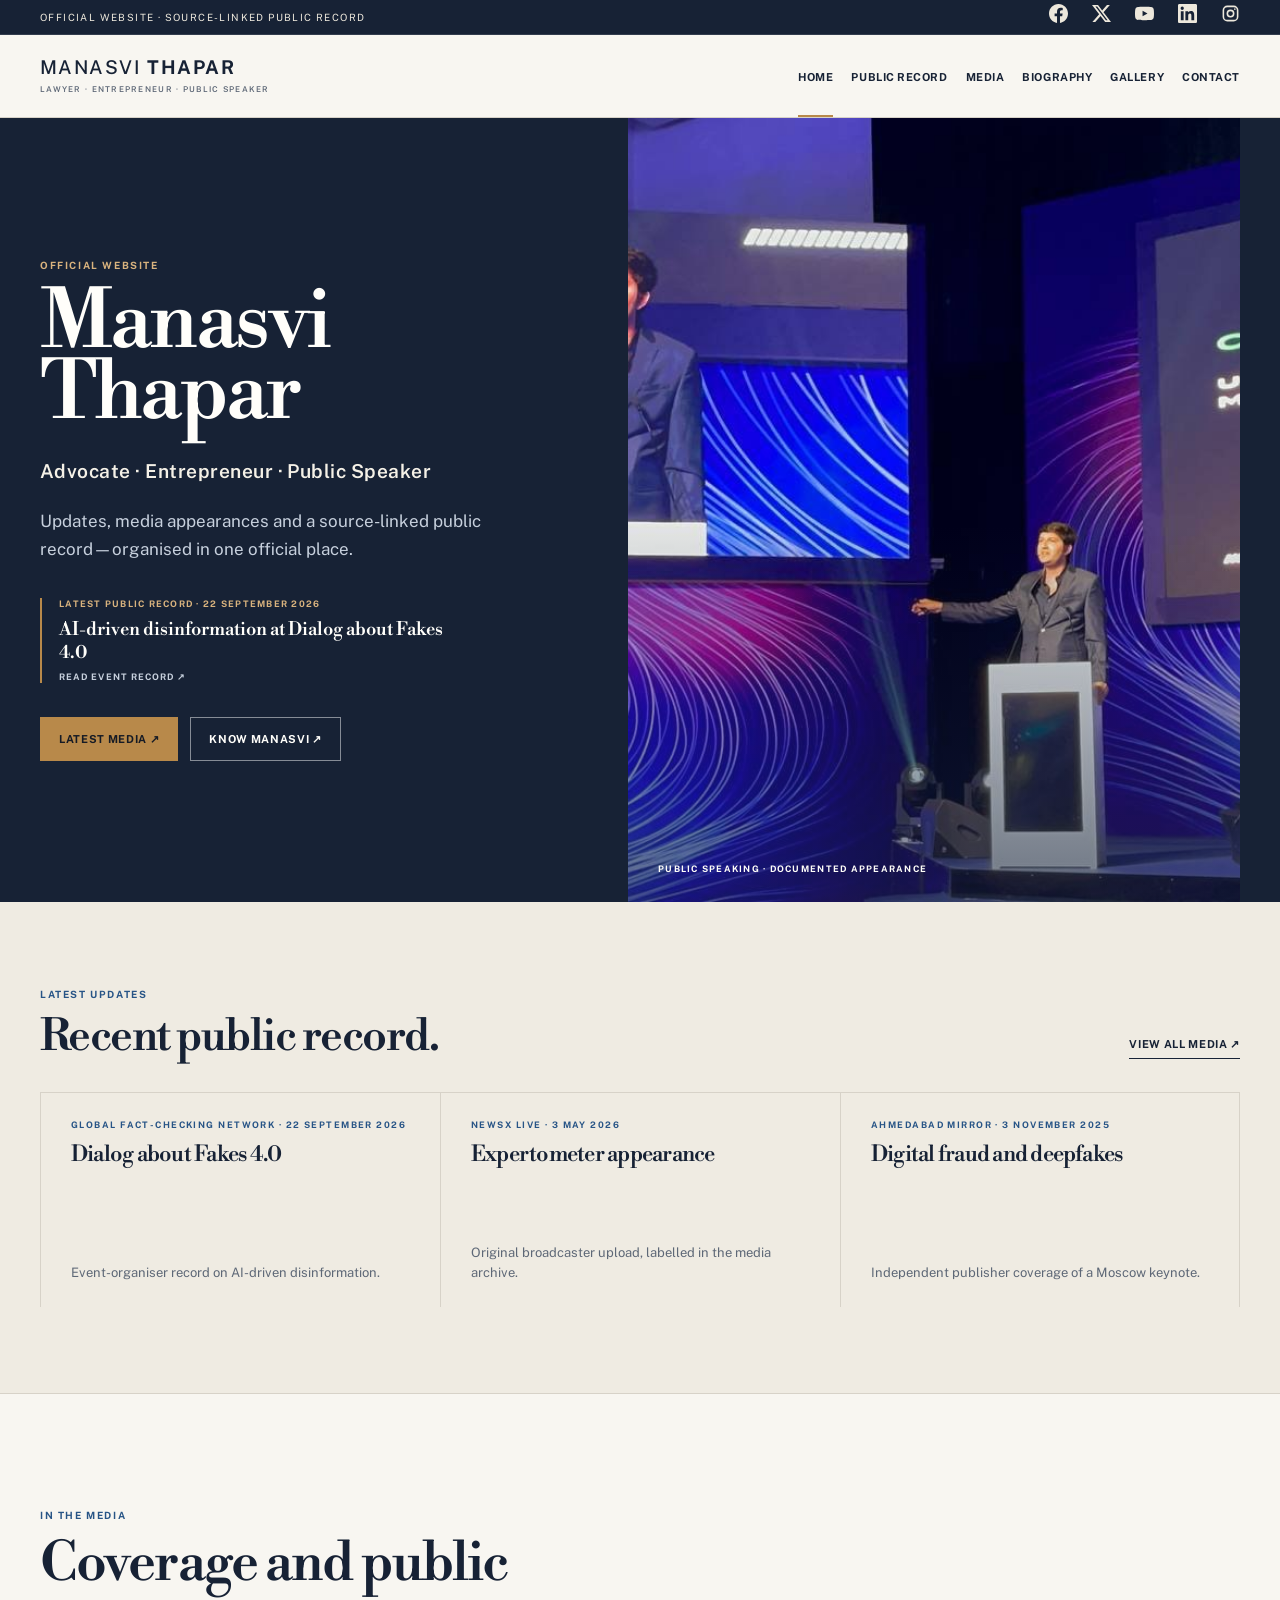
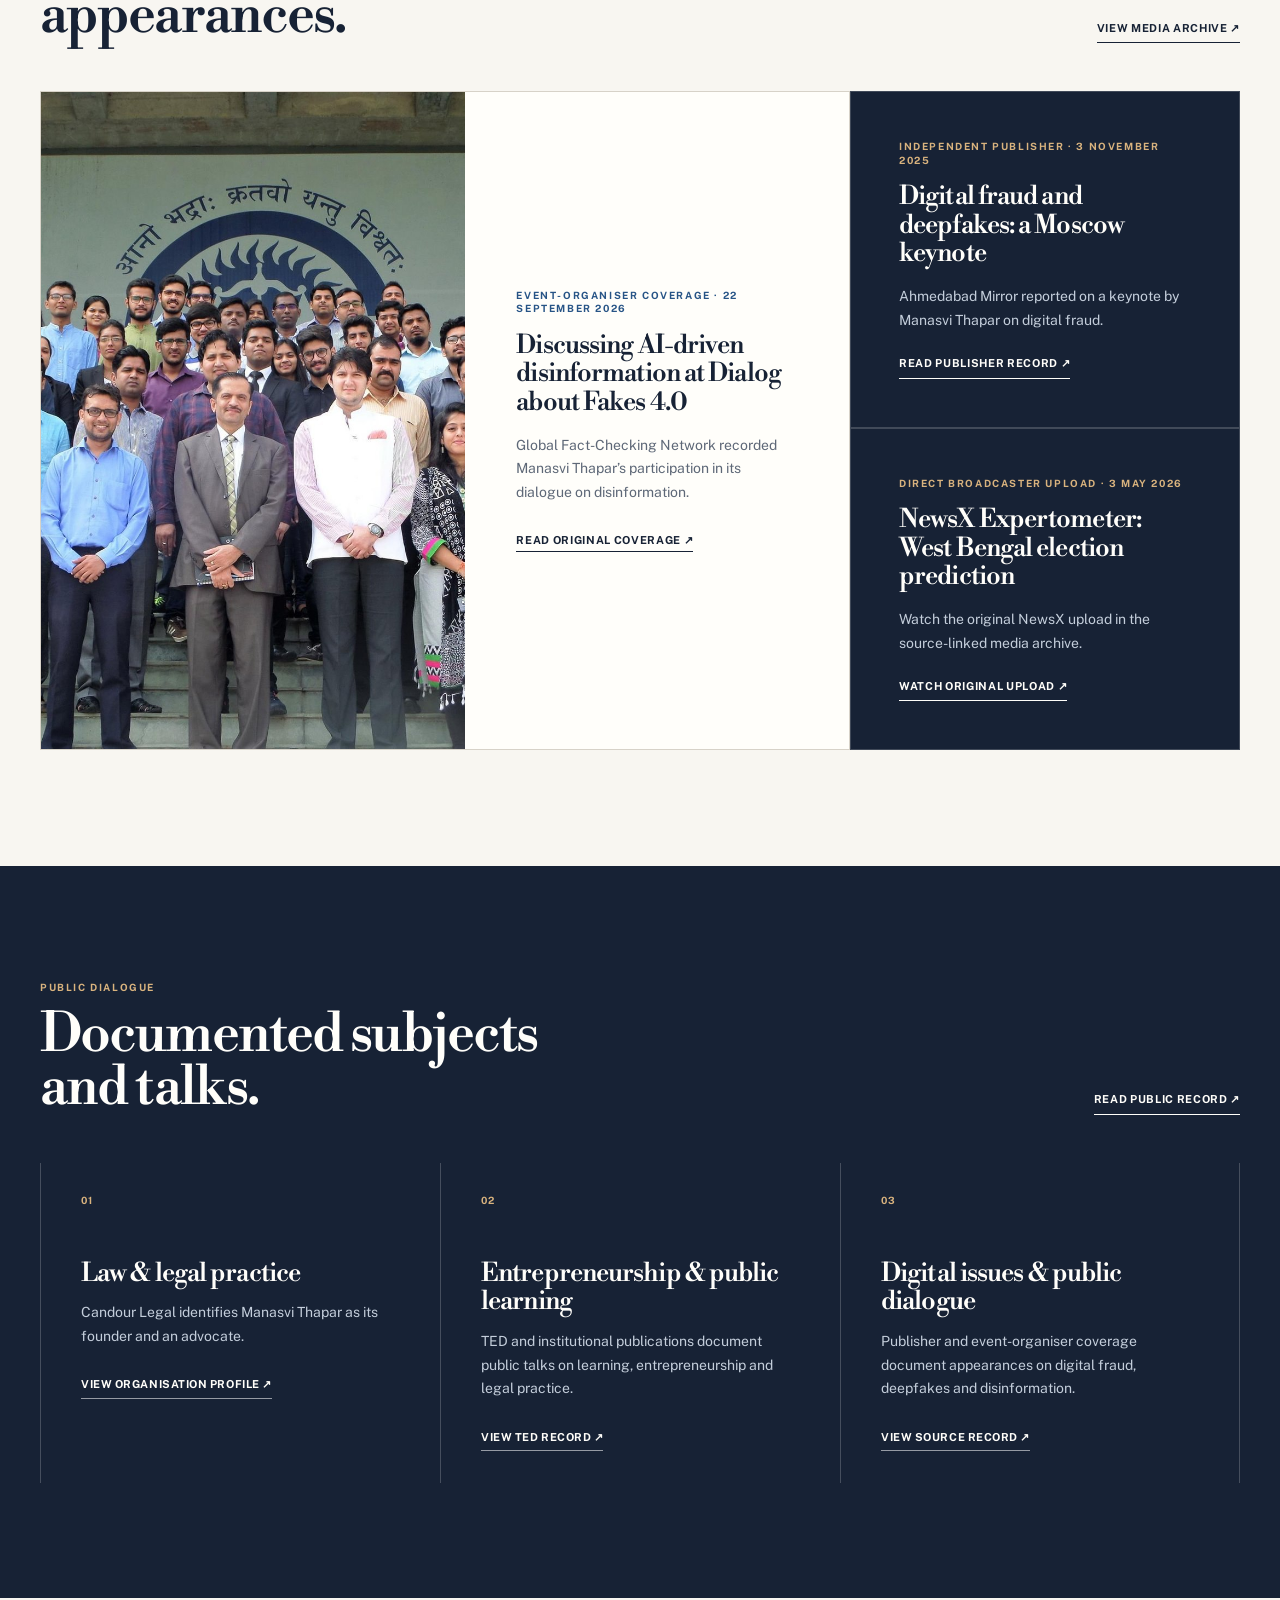
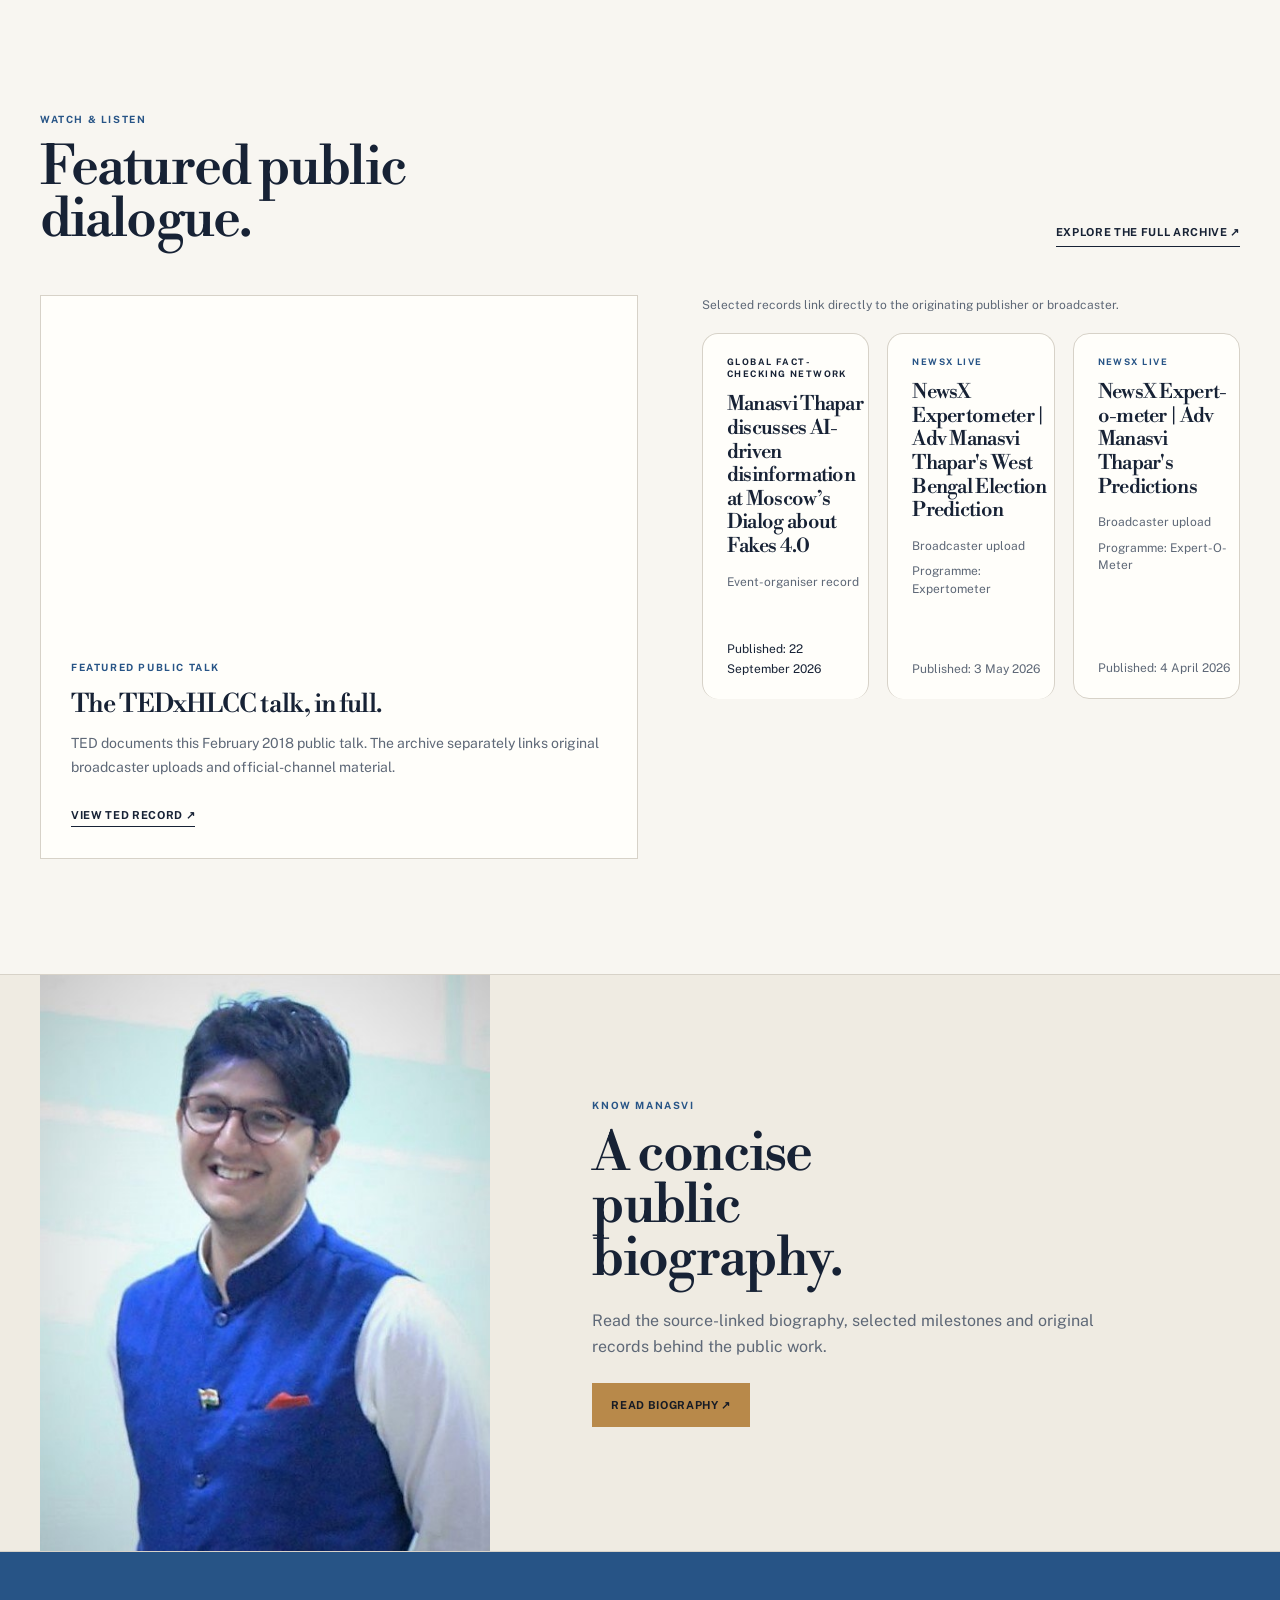
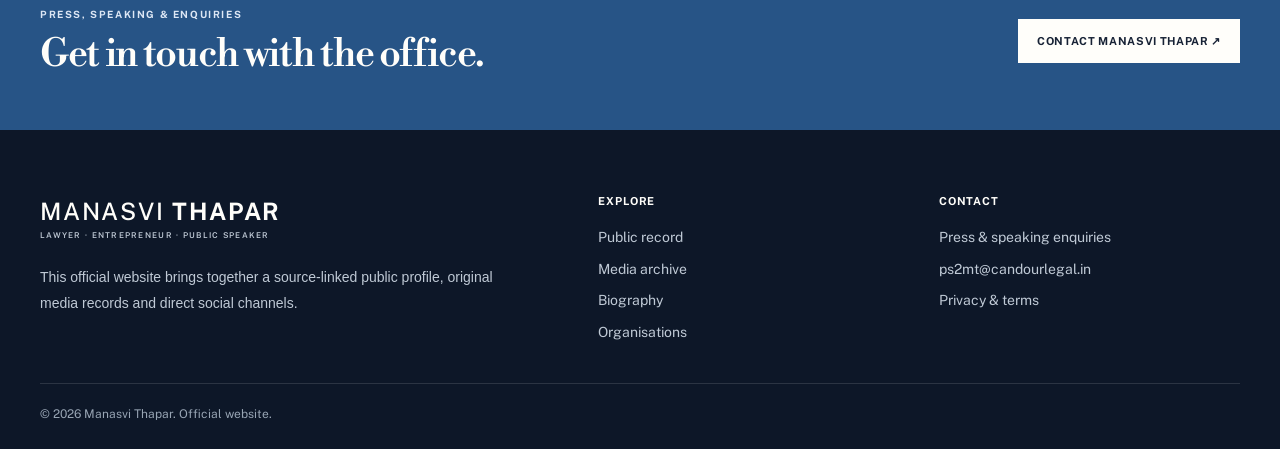
==== commit e63da56d: "Shift homepage to official information hub" ====
--- a/index.html
+++ b/index.html
@@ -4,17 +4,17 @@
   <meta charset="UTF-8">
   <meta name="viewport" content="width=device-width,initial-scale=1">
   <title>Manasvi Thapar | Lawyer, Entrepreneur &amp; Public Speaker</title>
-  <meta name="description" content="Official website of Manasvi Thapar, an Indian advocate and entrepreneur. Explore source-linked roles, talks and reviewed public appearances.">
+  <meta name="description" content="Official website of Manasvi Thapar. Explore latest media appearances, a source-linked public record and documented public dialogue.">
   <link rel="canonical" href="https://manasvithapar.com/">
   <meta property="og:type" content="website">
   <meta property="og:site_name" content="Manasvi Thapar">
   <meta property="og:title" content="Manasvi Thapar | Official Website">
-  <meta property="og:description" content="Official website of Manasvi Thapar, an Indian advocate and entrepreneur. Explore source-linked roles, talks and reviewed public appearances.">
+  <meta property="og:description" content="Official website of Manasvi Thapar. Explore latest media appearances, a source-linked public record and documented public dialogue.">
   <meta property="og:url" content="https://manasvithapar.com/">
   <meta property="og:image" content="https://manasvithapar.com/assets/924b106e10f7.jpeg">
   <meta name="twitter:card" content="summary_large_image">
   <meta name="twitter:title" content="Manasvi Thapar | Official Website">
-  <meta name="twitter:description" content="Official website of Manasvi Thapar, an Indian advocate and entrepreneur. Explore source-linked roles, talks and reviewed public appearances.">
+  <meta name="twitter:description" content="Official website of Manasvi Thapar. Explore latest media appearances, a source-linked public record and documented public dialogue.">
   <meta name="twitter:image" content="https://manasvithapar.com/assets/924b106e10f7.jpeg">
   <script type="application/ld+json">
   {
@@ -34,7 +34,7 @@
         "alternateName": "Manasvi Manu Thapar",
         "url": "https://manasvithapar.com/",
         "image": "https://manasvithapar.com/assets/924b106e10f7.jpeg",
-        "description": "Indian advocate and entrepreneur with source-linked roles, talks and reviewed public appearances.",
+        "description": "Indian advocate and entrepreneur with a source-linked public record, talks and reviewed public appearances.",
         "sameAs": [
           "https://x.com/ManasviThapar",
           "https://www.youtube.com/@ThaparManasvi",
@@ -70,10 +70,9 @@
       <button class="menu" aria-label="Open navigation" aria-expanded="false">Menu</button>
       <nav aria-label="Main navigation">
         <a href="/" aria-current="page">Home</a>
-        <a href="/public-profile/">Public profile</a>
-        <a href="/media/">Media archive</a>
+        <a href="/public-profile/">Public record</a>
+        <a href="/media/">Media</a>
         <a href="/wiki/">Biography</a>
-        <a href="/initiatives/">Initiatives</a>
         <a href="/gallery/">Gallery</a>
         <a href="/contact-us/">Contact</a>
       </nav>
@@ -85,48 +84,61 @@
       <div class="wrap hero-layout">
         <div class="hero-copy">
           <p class="eyebrow">Official website</p>
-          <h1 id="hero-title">Manasvi<br>Manu Thapar</h1>
-          <p class="hero-identity">Lawyer · Entrepreneur · Public Speaker</p>
-          <p class="hero-intro">An evidence-led public record of work across law, entrepreneurship and public dialogue.</p>
+          <h1 id="hero-title">Manasvi<br>Thapar</h1>
+          <p class="hero-identity">Advocate · Entrepreneur · Public Speaker</p>
+          <p class="hero-intro">Updates, media appearances and a source-linked public record—organised in one official place.</p>
+          <div class="hero-latest">
+            <p class="hero-latest-label">Latest public record · 22 September 2026</p>
+            <a href="https://globalfactchecking.com/after-the-fake-gfcn-experts-assess-the-real-cost-of-disinformation/" target="_blank" rel="noopener noreferrer">AI-driven disinformation at Dialog about Fakes 4.0 <span>Read event record <b aria-hidden="true">↗</b></span></a>
+          </div>
           <div class="hero-actions">
-            <a class="button" href="/public-profile/">View public profile <span aria-hidden="true">↗</span></a>
-            <a class="button button-quiet" href="/media/">Browse media archive <span aria-hidden="true">↗</span></a>
+            <a class="button" href="/media/">Latest media <span aria-hidden="true">↗</span></a>
+            <a class="button button-quiet" href="/wiki/">Know Manasvi <span aria-hidden="true">↗</span></a>
           </div>
         </div>
         <figure class="hero-portrait">
           <img src="/assets/6ef1eb3339ae.jpeg" alt="Manasvi Thapar at a public speaking engagement" width="1280" height="720">
-          <figcaption>Public speaking and entrepreneurship</figcaption>
+          <figcaption>Public speaking · documented appearance</figcaption>
         </figure>
       </div>
     </section>
 
-    <section class="proof-strip" aria-label="How this public record is built">
-      <div class="wrap proof-grid">
-        <a href="/public-profile/">
-          <span class="proof-kicker">01</span>
-          <strong>Source-linked profile</strong>
-          <span>Roles and speaking records link to original organisations and publishers.</span>
-        </a>
-        <a href="/media/">
-          <span class="proof-kicker">02</span>
-          <strong>Direct media record</strong>
-          <span>Original broadcaster uploads and publisher coverage are clearly labelled.</span>
-        </a>
-        <a href="/public-profile/#speaking-heading">
-          <span class="proof-kicker">03</span>
-          <strong>Documented public dialogue</strong>
-          <span>Institutional records, event coverage and public appearances in one place.</span>
-        </a>
+    <section class="updates-strip" aria-labelledby="updates-heading">
+      <div class="wrap">
+        <div class="updates-strip-head">
+          <div>
+            <p class="eyebrow">Latest updates</p>
+            <h2 id="updates-heading">Recent public record.</h2>
+          </div>
+          <a class="text-link" href="/media/">View all media <span aria-hidden="true">↗</span></a>
+        </div>
+        <div class="update-grid">
+          <article>
+            <p class="eyebrow">Global Fact-Checking Network · 22 September 2026</p>
+            <h3><a href="https://globalfactchecking.com/after-the-fake-gfcn-experts-assess-the-real-cost-of-disinformation/" target="_blank" rel="noopener noreferrer">Dialog about Fakes 4.0</a></h3>
+            <p>Event-organiser record on AI-driven disinformation.</p>
+          </article>
+          <article>
+            <p class="eyebrow">NewsX Live · 3 May 2026</p>
+            <h3><a href="https://www.youtube.com/watch?v=jUG9xUgU3fw" target="_blank" rel="noopener noreferrer">Expertometer appearance</a></h3>
+            <p>Original broadcaster upload, labelled in the media archive.</p>
+          </article>
+          <article>
+            <p class="eyebrow">Ahmedabad Mirror · 3 November 2025</p>
+            <h3><a href="https://www.ahmedabadmirror.com/city-advocate-speaks-on-digital-fraud-in-russia/81901964.html" target="_blank" rel="noopener noreferrer">Digital fraud and deepfakes</a></h3>
+            <p>Independent publisher coverage of a Moscow keynote.</p>
+          </article>
+        </div>
       </div>
     </section>
 
     <section class="wrap section editorial-lead" aria-labelledby="coverage-heading">
       <div class="section-head">
         <div>
-          <p class="eyebrow">Selected coverage</p>
-          <h2 id="coverage-heading">A public record, not a promotional feed.</h2>
-        </div>
-        <a class="text-link" href="/media/">All source-linked appearances <span aria-hidden="true">↗</span></a>
+          <p class="eyebrow">In the media</p>
+          <h2 id="coverage-heading">Coverage and public appearances.</h2>
+        </div>
+        <a class="text-link" href="/media/">View media archive <span aria-hidden="true">↗</span></a>
       </div>
 
       <div class="coverage-ledger">
@@ -163,10 +175,10 @@
       <div class="wrap section">
         <div class="section-head section-head-light">
           <div>
-            <p class="eyebrow">Areas of public work</p>
-            <h2 id="focus-heading">Subjects that appear in the record.</h2>
-          </div>
-          <a class="text-link" href="/public-profile/">Read the public profile <span aria-hidden="true">↗</span></a>
+            <p class="eyebrow">Public dialogue</p>
+            <h2 id="focus-heading">Documented subjects and talks.</h2>
+          </div>
+          <a class="text-link" href="/public-profile/">Read public record <span aria-hidden="true">↗</span></a>
         </div>
         <div class="focus-grid">
           <article>
@@ -194,8 +206,8 @@
     <section class="wrap section media-window" aria-labelledby="media-heading">
       <div class="section-head">
         <div>
-          <p class="eyebrow">Media archive</p>
-          <h2 id="media-heading">See the original source.</h2>
+          <p class="eyebrow">Watch &amp; listen</p>
+          <h2 id="media-heading">Featured public dialogue.</h2>
         </div>
         <a class="text-link" href="/media/">Explore the full archive <span aria-hidden="true">↗</span></a>
       </div>
@@ -224,29 +236,11 @@
           <img src="/assets/924b106e10f7.jpeg" alt="Portrait of Manasvi Thapar" loading="lazy" width="480" height="614">
         </figure>
         <div>
-          <p class="eyebrow">Public profile</p>
-          <h2>Looking for a factual reference?</h2>
-          <p>The public profile connects individual statements to the organisations, publishers and original records that support them. It distinguishes independent coverage from official uploads.</p>
-          <a class="button" href="/public-profile/">Read source-linked profile <span aria-hidden="true">↗</span></a>
-        </div>
-      </div>
-    </section>
-
-    <section class="wrap section associated-work" aria-labelledby="associated-heading">
-      <div class="section-head">
-        <div>
-          <p class="eyebrow">Associated initiatives</p>
-          <h2 id="associated-heading">Explore the organisations.</h2>
-        </div>
-        <a class="text-link" href="/initiatives/">All initiatives <span aria-hidden="true">↗</span></a>
-      </div>
-      <div class="logo-grid">
-        <a class="logo-tile" href="https://candourlegal.com" target="_blank" rel="noopener noreferrer" aria-label="Visit Candour Legal"><img src="/assets/logos/candour.png" alt="Candour Legal logo" loading="lazy"><span class="logo-caption">Candour Legal <span aria-hidden="true">↗</span></span></a>
-        <a class="logo-tile" href="https://divorcemadeeasy.in" target="_blank" rel="noopener noreferrer" aria-label="Visit Divorce Made Easy"><img src="/assets/logos/divorce.svg" alt="Divorce Made Easy logo" loading="lazy"><span class="logo-caption">Divorce Made Easy <span aria-hidden="true">↗</span></span></a>
-        <a class="logo-tile" href="https://willeasy.in" target="_blank" rel="noopener noreferrer" aria-label="Visit WillEasy"><span class="will-logo"><img src="/assets/logos/willeasy.svg" alt="WillEasy logo" loading="lazy"><strong>Will<span>Easy</span></strong></span><span class="logo-caption">WillEasy <span aria-hidden="true">↗</span></span></a>
-        <a class="logo-tile" href="https://bricsbusinessalliance.com" target="_blank" rel="noopener noreferrer" aria-label="Visit BRICS Business Alliance"><img src="/assets/logos/brics.png" alt="BRICS Business Alliance logo" loading="lazy"><span class="logo-caption">BRICS Business Alliance <span aria-hidden="true">↗</span></span></a>
-        <a class="logo-tile" href="https://veriscope.news" target="_blank" rel="noopener noreferrer" aria-label="Visit VeriScope"><img src="/assets/logos/veriscope.png" alt="VeriScope logo" loading="lazy"><span class="logo-caption">VeriScope <span aria-hidden="true">↗</span></span></a>
-        <a class="logo-tile" href="https://sabarmati.org" target="_blank" rel="noopener noreferrer" aria-label="Visit Sabarmati Foundation"><span class="logo-text">Sabarmati Foundation</span><span class="logo-caption">Sabarmati Foundation <span aria-hidden="true">↗</span></span></a>
+          <p class="eyebrow">Know Manasvi</p>
+          <h2>A concise public biography.</h2>
+          <p>Read the source-linked biography, selected milestones and original records behind the public work.</p>
+          <a class="button" href="/wiki/">Read biography <span aria-hidden="true">↗</span></a>
+        </div>
       </div>
     </section>
   </main>
@@ -269,10 +263,10 @@
       </div>
       <div>
         <h3>Explore</h3>
-        <a href="/public-profile/">Public profile</a>
+        <a href="/public-profile/">Public record</a>
         <a href="/media/">Media archive</a>
         <a href="/wiki/">Biography</a>
-        <a href="/initiatives/">Initiatives</a>
+        <a href="/initiatives/">Organisations</a>
       </div>
       <div>
         <h3>Contact</h3>
--- a/editorial.css
+++ b/editorial.css
@@ -236,7 +236,7 @@
 .hero-layout {
   display: grid;
   grid-template-columns: minmax(0, .98fr) minmax(420px, 1.02fr);
-  min-height: min(660px, calc(100dvh - 116px));
+  min-height: min(620px, calc(100dvh - 116px));
 }
 
 .hero-copy {
@@ -252,6 +252,7 @@
 
 .hero h1 {
   color: var(--white);
+  font-size: clamp(3.8rem, 6.3vw, 6.55rem);
   margin: 0 0 28px;
 }
 
@@ -267,6 +268,39 @@
   font-size: 17px;
   margin-bottom: 34px;
   max-width: 46ch;
+}
+
+.hero-latest {
+  border-left: 2px solid var(--orange);
+  display: grid;
+  gap: 8px;
+  margin: 0 0 34px;
+  max-width: 42ch;
+  padding-left: 17px;
+}
+
+.hero-latest-label {
+  color: #d9b37e;
+  font: 700 9px/1.35 "Public Sans", Arial, sans-serif;
+  letter-spacing: .14em;
+  margin: 0;
+  text-transform: uppercase;
+}
+
+.hero-latest a {
+  color: var(--white);
+  font: 500 18px/1.28 "Libre Bodoni", Georgia, serif;
+}
+
+.hero-latest a:hover { color: #f0c783; }
+
+.hero-latest a span {
+  color: #c7d0dd;
+  display: block;
+  font: 700 9px/1.35 "Public Sans", Arial, sans-serif;
+  letter-spacing: .12em;
+  margin-top: 7px;
+  text-transform: uppercase;
 }
 
 .hero-actions {
@@ -349,6 +383,61 @@
   color: var(--orange);
   font: 700 10px/1 "Public Sans", Arial, sans-serif;
   letter-spacing: .14em;
+}
+
+.updates-strip {
+  background: var(--paper-strong);
+  border-bottom: 1px solid var(--line);
+  padding: clamp(50px, 7vw, 86px) 0;
+}
+
+.updates-strip-head {
+  align-items: end;
+  display: flex;
+  gap: 28px;
+  justify-content: space-between;
+  margin-bottom: 33px;
+}
+
+.updates-strip-head h2 {
+  font-size: clamp(2.3rem, 3.4vw, 3.7rem);
+  margin: 0;
+}
+
+.update-grid {
+  border-top: 1px solid var(--line);
+  display: grid;
+  grid-template-columns: repeat(3, 1fr);
+}
+
+.update-grid article {
+  border-left: 1px solid var(--line);
+  display: flex;
+  flex-direction: column;
+  gap: 12px;
+  min-height: 214px;
+  padding: 26px 30px 24px;
+}
+
+.update-grid article:last-child { border-right: 1px solid var(--line); }
+
+.update-grid .eyebrow {
+  font-size: 9px;
+  margin: 0;
+}
+
+.update-grid h3 {
+  font-size: clamp(1.35rem, 1.7vw, 1.8rem);
+  margin: 0;
+}
+
+.update-grid h3 a:hover { color: var(--blue); }
+
+.update-grid article > p:not(.eyebrow) {
+  color: var(--muted);
+  font-size: 13px;
+  line-height: 1.55;
+  margin: auto 0 0;
 }
 
 .coverage-ledger {
@@ -785,6 +874,7 @@
   .proof-grid > a { padding: 29px 24px; }
   .coverage-ledger { grid-template-columns: 1fr; }
   .coverage-briefs { grid-template-columns: 1fr 1fr; }
+  .update-grid article { padding-inline: 24px; }
   .focus-grid article { padding-inline: 27px; }
   .media-window-grid { grid-template-columns: 1fr; }
   .homepage-coverage { grid-template-columns: repeat(3, 1fr); }
@@ -805,6 +895,8 @@
   .hero h1 { font-size: clamp(3.55rem, 17vw, 5.4rem); }
   .hero-identity { font-size: 15px; }
   .hero-intro { font-size: 15px; }
+  .hero-latest { margin-bottom: 28px; }
+  .hero-latest a { font-size: 17px; }
   .hero-portrait { min-height: 330px; }
   .hero-portrait img { min-height: 330px; }
   .proof-grid { grid-template-columns: 1fr; }
@@ -816,6 +908,16 @@
     padding: 24px 0;
   }
   .proof-grid > a:first-child { border-top: 0; }
+  .updates-strip { padding-block: 46px; }
+  .updates-strip-head { align-items: flex-start; flex-direction: column; gap: 14px; margin-bottom: 26px; }
+  .update-grid { grid-template-columns: 1fr; }
+  .update-grid article, .update-grid article:last-child {
+    border-inline: 0;
+    border-top: 1px solid var(--line);
+    min-height: 0;
+    padding: 24px 0;
+  }
+  .update-grid article:first-child { border-top: 0; }
   .section-head { align-items: flex-start; gap: 18px; }
   .section-head h2 { max-width: 13ch; }
   .lead-story-image img { min-height: 250px; }
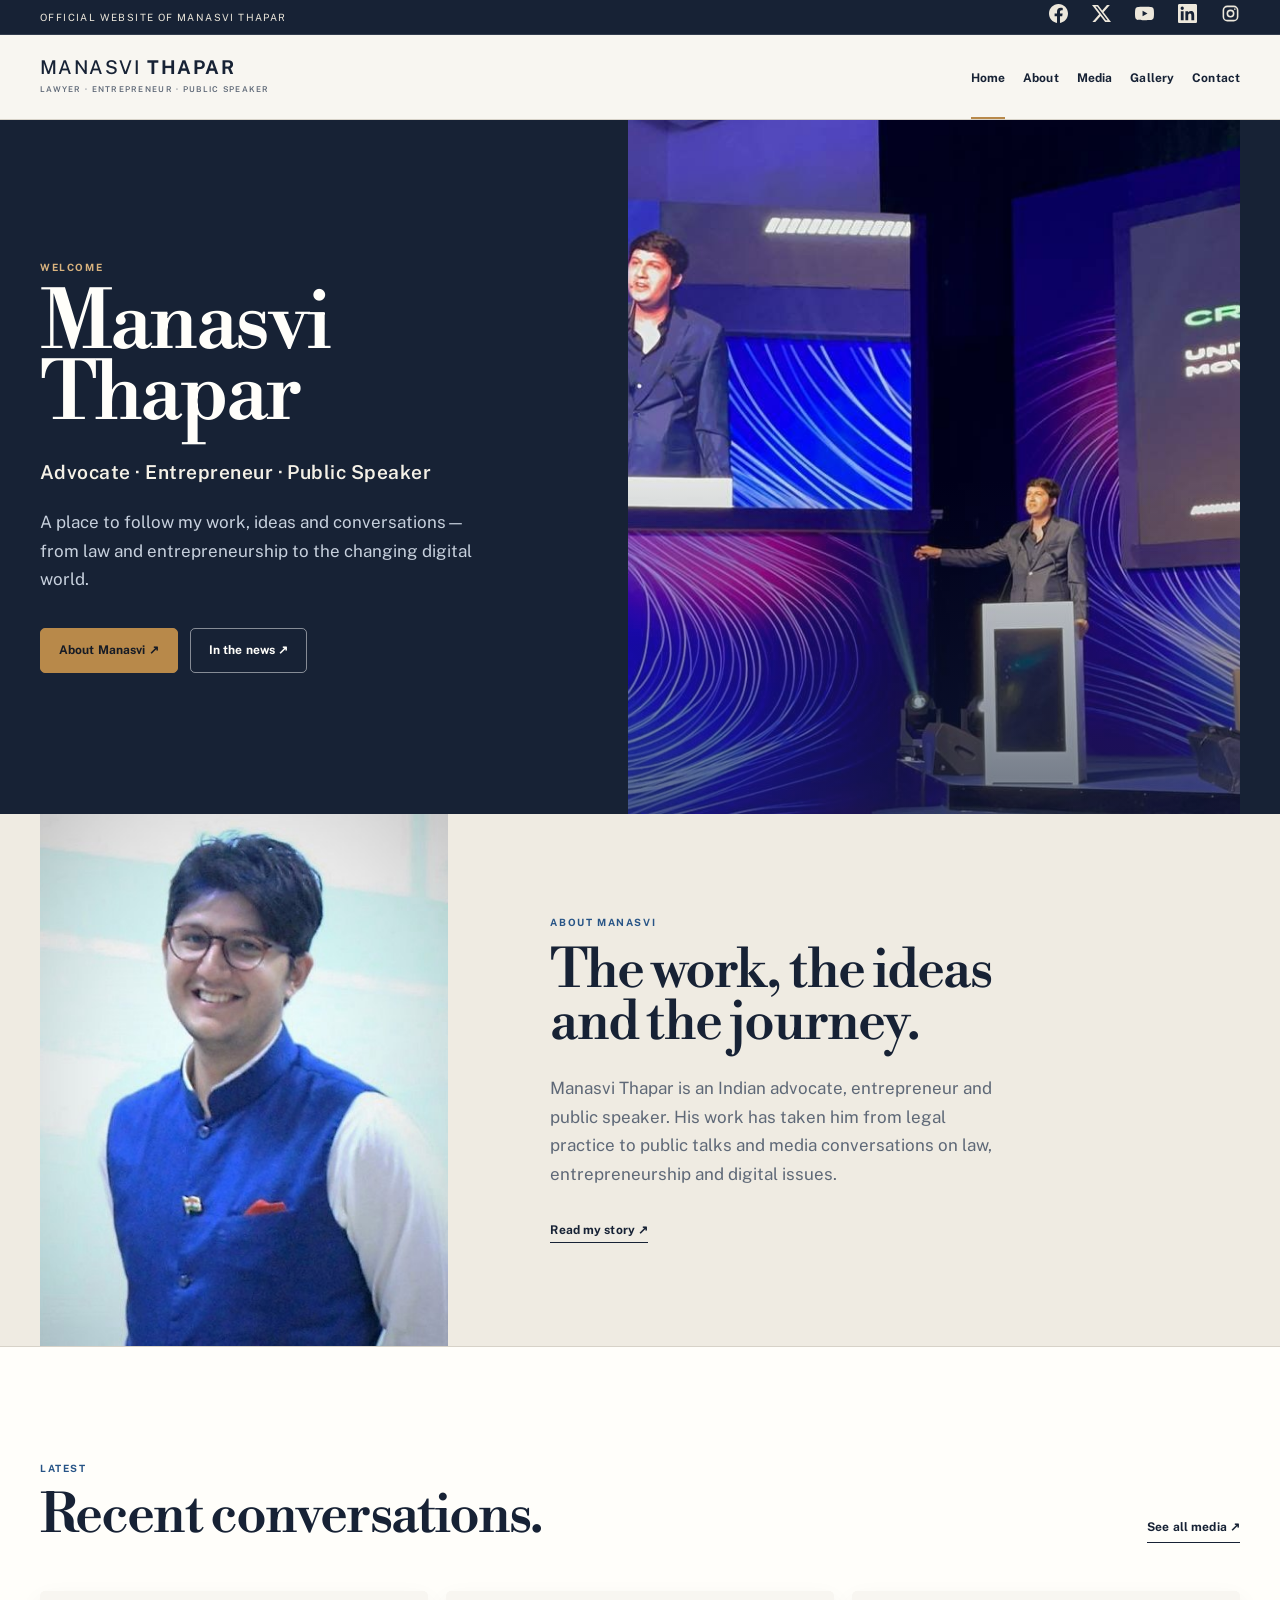
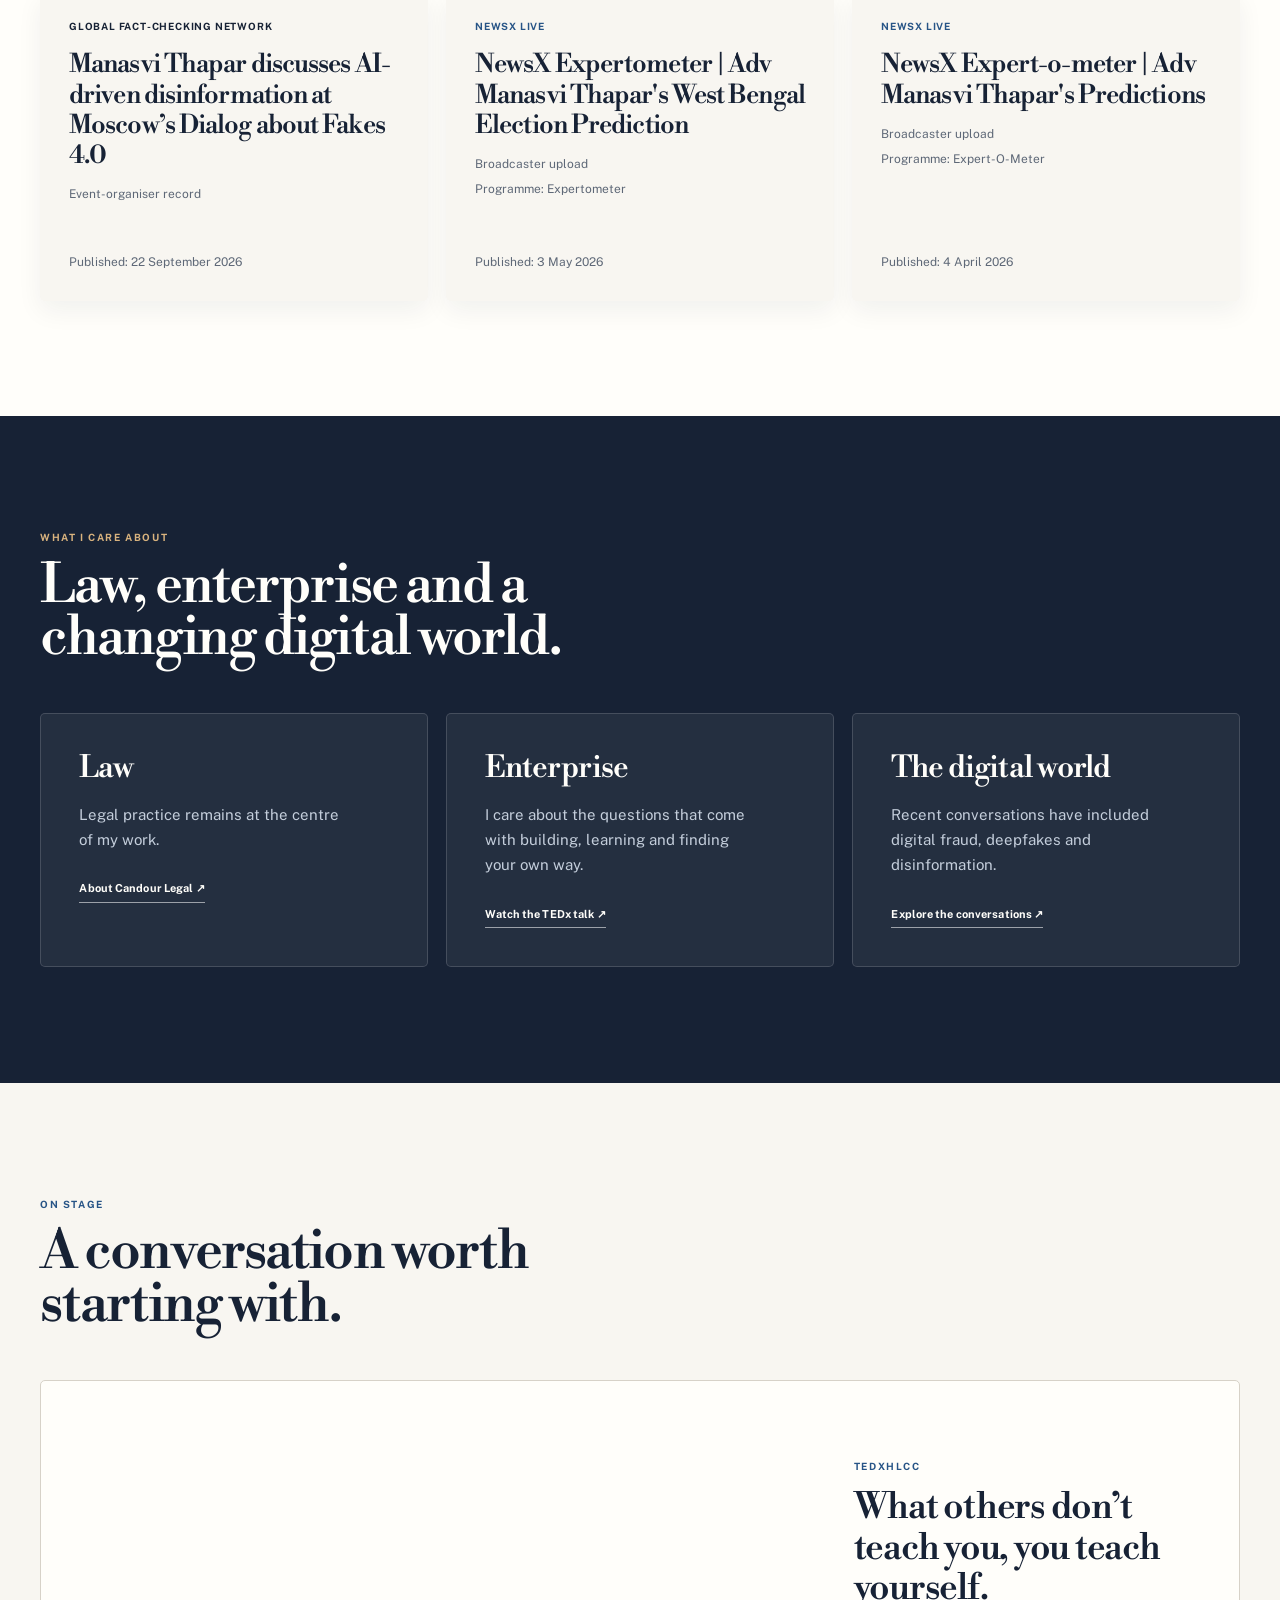
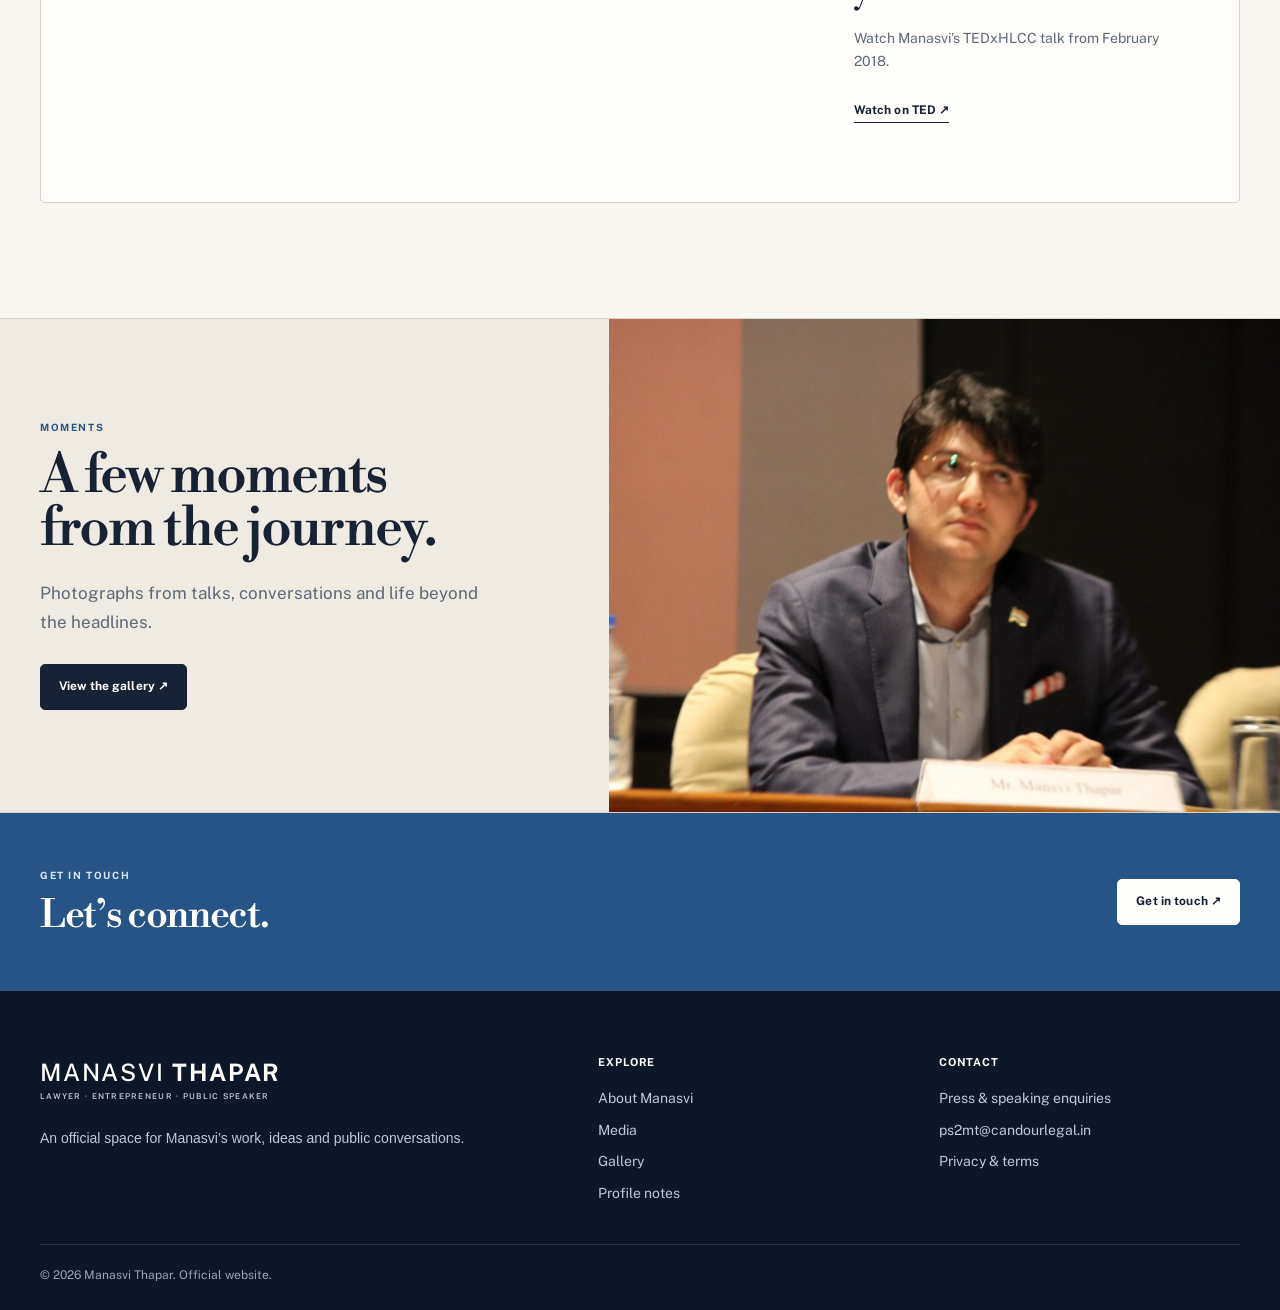
==== commit 3e478968: "Make website feel personal and human" ====
--- a/index.html
+++ b/index.html
@@ -4,17 +4,17 @@
   <meta charset="UTF-8">
   <meta name="viewport" content="width=device-width,initial-scale=1">
   <title>Manasvi Thapar | Lawyer, Entrepreneur &amp; Public Speaker</title>
-  <meta name="description" content="Official website of Manasvi Thapar. Explore latest media appearances, a source-linked public record and documented public dialogue.">
+  <meta name="description" content="Official website of Manasvi Thapar — advocate, entrepreneur and public speaker. Follow his work, ideas, media appearances and conversations.">
   <link rel="canonical" href="https://manasvithapar.com/">
   <meta property="og:type" content="website">
   <meta property="og:site_name" content="Manasvi Thapar">
   <meta property="og:title" content="Manasvi Thapar | Official Website">
-  <meta property="og:description" content="Official website of Manasvi Thapar. Explore latest media appearances, a source-linked public record and documented public dialogue.">
+  <meta property="og:description" content="Official website of Manasvi Thapar — advocate, entrepreneur and public speaker.">
   <meta property="og:url" content="https://manasvithapar.com/">
   <meta property="og:image" content="https://manasvithapar.com/assets/924b106e10f7.jpeg">
   <meta name="twitter:card" content="summary_large_image">
   <meta name="twitter:title" content="Manasvi Thapar | Official Website">
-  <meta name="twitter:description" content="Official website of Manasvi Thapar. Explore latest media appearances, a source-linked public record and documented public dialogue.">
+  <meta name="twitter:description" content="Official website of Manasvi Thapar — advocate, entrepreneur and public speaker.">
   <meta name="twitter:image" content="https://manasvithapar.com/assets/924b106e10f7.jpeg">
   <script type="application/ld+json">
   {
@@ -34,7 +34,7 @@
         "alternateName": "Manasvi Manu Thapar",
         "url": "https://manasvithapar.com/",
         "image": "https://manasvithapar.com/assets/924b106e10f7.jpeg",
-        "description": "Indian advocate and entrepreneur with a source-linked public record, talks and reviewed public appearances.",
+        "description": "Indian advocate, entrepreneur and public speaker whose work spans legal practice, public talks and media conversations.",
         "sameAs": [
           "https://x.com/ManasviThapar",
           "https://www.youtube.com/@ThaparManasvi",
@@ -54,7 +54,7 @@
   <a class="skip" href="#main">Skip to content</a>
   <div class="utility">
     <div class="wrap">
-      <span>OFFICIAL WEBSITE · SOURCE-LINKED PUBLIC RECORD</span>
+      <span>OFFICIAL WEBSITE OF MANASVI THAPAR</span>
       <div>
         <a href="https://www.facebook.com/ManasviThapar/" target="_blank" rel="noopener">Facebook</a>
         <a href="https://x.com/ManasviThapar" target="_blank" rel="noopener">X / Twitter</a>
@@ -70,9 +70,8 @@
       <button class="menu" aria-label="Open navigation" aria-expanded="false">Menu</button>
       <nav aria-label="Main navigation">
         <a href="/" aria-current="page">Home</a>
-        <a href="/public-profile/">Public record</a>
+        <a href="/wiki/">About</a>
         <a href="/media/">Media</a>
-        <a href="/wiki/">Biography</a>
         <a href="/gallery/">Gallery</a>
         <a href="/contact-us/">Contact</a>
       </nav>
@@ -83,164 +82,107 @@
     <section class="hero editorial-hero" aria-labelledby="hero-title">
       <div class="wrap hero-layout">
         <div class="hero-copy">
-          <p class="eyebrow">Official website</p>
+          <p class="eyebrow">Welcome</p>
           <h1 id="hero-title">Manasvi<br>Thapar</h1>
           <p class="hero-identity">Advocate · Entrepreneur · Public Speaker</p>
-          <p class="hero-intro">Updates, media appearances and a source-linked public record—organised in one official place.</p>
-          <div class="hero-latest">
-            <p class="hero-latest-label">Latest public record · 22 September 2026</p>
-            <a href="https://globalfactchecking.com/after-the-fake-gfcn-experts-assess-the-real-cost-of-disinformation/" target="_blank" rel="noopener noreferrer">AI-driven disinformation at Dialog about Fakes 4.0 <span>Read event record <b aria-hidden="true">↗</b></span></a>
-          </div>
+          <p class="hero-intro">A place to follow my work, ideas and conversations—from law and entrepreneurship to the changing digital world.</p>
           <div class="hero-actions">
-            <a class="button" href="/media/">Latest media <span aria-hidden="true">↗</span></a>
-            <a class="button button-quiet" href="/wiki/">Know Manasvi <span aria-hidden="true">↗</span></a>
+            <a class="button" href="/wiki/">About Manasvi <span aria-hidden="true">↗</span></a>
+            <a class="button button-quiet" href="/media/">In the news <span aria-hidden="true">↗</span></a>
           </div>
         </div>
         <figure class="hero-portrait">
           <img src="/assets/6ef1eb3339ae.jpeg" alt="Manasvi Thapar at a public speaking engagement" width="1280" height="720">
-          <figcaption>Public speaking · documented appearance</figcaption>
         </figure>
       </div>
     </section>
 
-    <section class="updates-strip" aria-labelledby="updates-heading">
-      <div class="wrap">
-        <div class="updates-strip-head">
+    <section class="personal-intro" aria-labelledby="intro-heading">
+      <div class="wrap personal-intro-grid">
+        <figure>
+          <img src="/assets/924b106e10f7.jpeg" alt="Portrait of Manasvi Thapar" loading="lazy" width="480" height="614">
+        </figure>
+        <div>
+          <p class="eyebrow">About Manasvi</p>
+          <h2 id="intro-heading">The work, the ideas and the journey.</h2>
+          <p>Manasvi Thapar is an Indian advocate, entrepreneur and public speaker. His work has taken him from legal practice to public talks and media conversations on law, entrepreneurship and digital issues.</p>
+          <a class="text-link" href="/wiki/">Read my story <span aria-hidden="true">↗</span></a>
+        </div>
+      </div>
+    </section>
+
+    <section class="latest-section" aria-labelledby="latest-heading">
+      <div class="wrap section">
+        <div class="section-head">
           <div>
-            <p class="eyebrow">Latest updates</p>
-            <h2 id="updates-heading">Recent public record.</h2>
+            <p class="eyebrow">Latest</p>
+            <h2 id="latest-heading">Recent conversations.</h2>
           </div>
-          <a class="text-link" href="/media/">View all media <span aria-hidden="true">↗</span></a>
-        </div>
-        <div class="update-grid">
-          <article>
-            <p class="eyebrow">Global Fact-Checking Network · 22 September 2026</p>
-            <h3><a href="https://globalfactchecking.com/after-the-fake-gfcn-experts-assess-the-real-cost-of-disinformation/" target="_blank" rel="noopener noreferrer">Dialog about Fakes 4.0</a></h3>
-            <p>Event-organiser record on AI-driven disinformation.</p>
-          </article>
-          <article>
-            <p class="eyebrow">NewsX Live · 3 May 2026</p>
-            <h3><a href="https://www.youtube.com/watch?v=jUG9xUgU3fw" target="_blank" rel="noopener noreferrer">Expertometer appearance</a></h3>
-            <p>Original broadcaster upload, labelled in the media archive.</p>
-          </article>
-          <article>
-            <p class="eyebrow">Ahmedabad Mirror · 3 November 2025</p>
-            <h3><a href="https://www.ahmedabadmirror.com/city-advocate-speaks-on-digital-fraud-in-russia/81901964.html" target="_blank" rel="noopener noreferrer">Digital fraud and deepfakes</a></h3>
-            <p>Independent publisher coverage of a Moscow keynote.</p>
-          </article>
-        </div>
-      </div>
-    </section>
-
-    <section class="wrap section editorial-lead" aria-labelledby="coverage-heading">
-      <div class="section-head">
-        <div>
-          <p class="eyebrow">In the media</p>
-          <h2 id="coverage-heading">Coverage and public appearances.</h2>
-        </div>
-        <a class="text-link" href="/media/">View media archive <span aria-hidden="true">↗</span></a>
-      </div>
-
-      <div class="coverage-ledger">
-        <article class="lead-story">
-          <a class="lead-story-image" href="https://globalfactchecking.com/after-the-fake-gfcn-experts-assess-the-real-cost-of-disinformation/" target="_blank" rel="noopener noreferrer">
-            <img src="/assets/82df6f948410.jpeg" alt="Manasvi Thapar at a public engagement" loading="lazy" width="1600" height="1200">
-          </a>
-          <div class="lead-story-copy">
-            <p class="eyebrow">Event-organiser coverage · 22 September 2026</p>
-            <h3><a href="https://globalfactchecking.com/after-the-fake-gfcn-experts-assess-the-real-cost-of-disinformation/" target="_blank" rel="noopener noreferrer">Discussing AI-driven disinformation at Dialog about Fakes 4.0</a></h3>
-            <p>Global Fact-Checking Network recorded Manasvi Thapar’s participation in its dialogue on disinformation.</p>
-            <a class="text-link" href="https://globalfactchecking.com/after-the-fake-gfcn-experts-assess-the-real-cost-of-disinformation/" target="_blank" rel="noopener noreferrer">Read original coverage <span aria-hidden="true">↗</span></a>
-          </div>
-        </article>
-
-        <div class="coverage-briefs">
-          <article class="coverage-brief">
-            <p class="eyebrow">Independent publisher · 3 November 2025</p>
-            <h3><a href="https://www.ahmedabadmirror.com/city-advocate-speaks-on-digital-fraud-in-russia/81901964.html" target="_blank" rel="noopener noreferrer">Digital fraud and deepfakes: a Moscow keynote</a></h3>
-            <p>Ahmedabad Mirror reported on a keynote by Manasvi Thapar on digital fraud.</p>
-            <a class="text-link" href="https://www.ahmedabadmirror.com/city-advocate-speaks-on-digital-fraud-in-russia/81901964.html" target="_blank" rel="noopener noreferrer">Read publisher record <span aria-hidden="true">↗</span></a>
-          </article>
-          <article class="coverage-brief">
-            <p class="eyebrow">Direct broadcaster upload · 3 May 2026</p>
-            <h3><a href="https://www.youtube.com/watch?v=jUG9xUgU3fw" target="_blank" rel="noopener noreferrer">NewsX Expertometer: West Bengal election prediction</a></h3>
-            <p>Watch the original NewsX upload in the source-linked media archive.</p>
-            <a class="text-link" href="https://www.youtube.com/watch?v=jUG9xUgU3fw" target="_blank" rel="noopener noreferrer">Watch original upload <span aria-hidden="true">↗</span></a>
-          </article>
-        </div>
-      </div>
-    </section>
-
-    <section class="focus-section" aria-labelledby="focus-heading">
+          <a class="text-link" href="/media/">See all media <span aria-hidden="true">↗</span></a>
+        </div>
+        <div id="latest-coverage" class="coverage-grid homepage-coverage personal-coverage">
+          <!-- media-archive:home:start --><article class="coverage-card"><p class="eyebrow">Global Fact-Checking Network</p><h3><a href="https://globalfactchecking.com/after-the-fake-gfcn-experts-assess-the-real-cost-of-disinformation/" target="_blank" rel="noopener noreferrer">Manasvi Thapar discusses AI-driven disinformation at Moscow’s Dialog about Fakes 4.0</a></h3><p class="coverage-context">Event-organiser record</p><div class="coverage-meta"><time datetime="2026-09-22">Published: 22 September 2026</time></div></article><article class="coverage-card"><p class="eyebrow">NewsX Live</p><h3><a href="https://www.youtube.com/watch?v=jUG9xUgU3fw" target="_blank" rel="noopener noreferrer">NewsX Expertometer | Adv Manasvi Thapar&#x27;s West Bengal Election Prediction</a></h3><p class="coverage-context">Broadcaster upload</p><p class="coverage-context">Programme: Expertometer</p><div class="coverage-meta"><time datetime="2026-05-03">Published: 3 May 2026</time></div></article><article class="coverage-card"><p class="eyebrow">NewsX Live</p><h3><a href="https://www.youtube.com/watch?v=nC8GPZ8fhLk" target="_blank" rel="noopener noreferrer">NewsX Expert-o-meter | Adv Manasvi Thapar&#x27;s Predictions</a></h3><p class="coverage-context">Broadcaster upload</p><p class="coverage-context">Programme: Expert-O-Meter</p><div class="coverage-meta"><time datetime="2026-04-04">Published: 4 April 2026</time></div></article><!-- media-archive:home:end -->
+        </div>
+      </div>
+    </section>
+
+    <section class="focus-section personal-themes" aria-labelledby="focus-heading">
       <div class="wrap section">
         <div class="section-head section-head-light">
           <div>
-            <p class="eyebrow">Public dialogue</p>
-            <h2 id="focus-heading">Documented subjects and talks.</h2>
+            <p class="eyebrow">What I care about</p>
+            <h2 id="focus-heading">Law, enterprise and a changing digital world.</h2>
           </div>
-          <a class="text-link" href="/public-profile/">Read public record <span aria-hidden="true">↗</span></a>
         </div>
         <div class="focus-grid">
           <article>
-            <span class="focus-number">01</span>
-            <h3>Law &amp; legal practice</h3>
-            <p>Candour Legal identifies Manasvi Thapar as its founder and an advocate.</p>
-            <a href="https://candourlegal.com/lawyer/manasvi-thapar/" target="_blank" rel="noopener noreferrer">View organisation profile <span aria-hidden="true">↗</span></a>
+            <h3>Law</h3>
+            <p>Legal practice remains at the centre of my work.</p>
+            <a href="https://candourlegal.com/lawyer/manasvi-thapar/" target="_blank" rel="noopener noreferrer">About Candour Legal <span aria-hidden="true">↗</span></a>
           </article>
           <article>
-            <span class="focus-number">02</span>
-            <h3>Entrepreneurship &amp; public learning</h3>
-            <p>TED and institutional publications document public talks on learning, entrepreneurship and legal practice.</p>
-            <a href="https://www.ted.com/talks/manasvi_thapar_what_others_don_t_teach_you_you_teach_yourself" target="_blank" rel="noopener noreferrer">View TED record <span aria-hidden="true">↗</span></a>
+            <h3>Enterprise</h3>
+            <p>I care about the questions that come with building, learning and finding your own way.</p>
+            <a href="https://www.ted.com/talks/manasvi_thapar_what_others_don_t_teach_you_you_teach_yourself" target="_blank" rel="noopener noreferrer">Watch the TEDx talk <span aria-hidden="true">↗</span></a>
           </article>
           <article>
-            <span class="focus-number">03</span>
-            <h3>Digital issues &amp; public dialogue</h3>
-            <p>Publisher and event-organiser coverage document appearances on digital fraud, deepfakes and disinformation.</p>
-            <a href="/public-profile/#speaking-heading">View source record <span aria-hidden="true">↗</span></a>
+            <h3>The digital world</h3>
+            <p>Recent conversations have included digital fraud, deepfakes and disinformation.</p>
+            <a href="/media/">Explore the conversations <span aria-hidden="true">↗</span></a>
           </article>
         </div>
       </div>
     </section>
 
-    <section class="wrap section media-window" aria-labelledby="media-heading">
+    <section class="wrap section talk-section" aria-labelledby="talk-heading">
       <div class="section-head">
         <div>
-          <p class="eyebrow">Watch &amp; listen</p>
-          <h2 id="media-heading">Featured public dialogue.</h2>
-        </div>
-        <a class="text-link" href="/media/">Explore the full archive <span aria-hidden="true">↗</span></a>
-      </div>
-      <div class="media-window-grid">
-        <div class="featured-watch">
-          <iframe src="https://www.youtube.com/embed/DLDkfMcfsoI" title="Manasvi Thapar’s TEDxHLCC talk" loading="lazy" allowfullscreen></iframe>
-          <div>
-            <p class="eyebrow">Featured public talk</p>
-            <h3>The TEDxHLCC talk, in full.</h3>
-            <p>TED documents this February 2018 public talk. The archive separately links original broadcaster uploads and official-channel material.</p>
-            <a class="text-link" href="https://www.ted.com/talks/manasvi_thapar_what_others_don_t_teach_you_you_teach_yourself" target="_blank" rel="noopener noreferrer">View TED record <span aria-hidden="true">↗</span></a>
-          </div>
-        </div>
-        <div>
-          <p id="coverage-status" class="feed-note" role="status">Selected records link directly to the originating publisher or broadcaster.</p>
-          <div id="latest-coverage" class="coverage-grid homepage-coverage">
-            <!-- media-archive:home:start --><article class="coverage-card"><p class="eyebrow">Global Fact-Checking Network</p><h3><a href="https://globalfactchecking.com/after-the-fake-gfcn-experts-assess-the-real-cost-of-disinformation/" target="_blank" rel="noopener noreferrer">Manasvi Thapar discusses AI-driven disinformation at Moscow’s Dialog about Fakes 4.0</a></h3><p class="coverage-context">Event-organiser record</p><div class="coverage-meta"><time datetime="2026-09-22">Published: 22 September 2026</time></div></article><article class="coverage-card"><p class="eyebrow">NewsX Live</p><h3><a href="https://www.youtube.com/watch?v=jUG9xUgU3fw" target="_blank" rel="noopener noreferrer">NewsX Expertometer | Adv Manasvi Thapar&#x27;s West Bengal Election Prediction</a></h3><p class="coverage-context">Broadcaster upload</p><p class="coverage-context">Programme: Expertometer</p><div class="coverage-meta"><time datetime="2026-05-03">Published: 3 May 2026</time></div></article><article class="coverage-card"><p class="eyebrow">NewsX Live</p><h3><a href="https://www.youtube.com/watch?v=nC8GPZ8fhLk" target="_blank" rel="noopener noreferrer">NewsX Expert-o-meter | Adv Manasvi Thapar&#x27;s Predictions</a></h3><p class="coverage-context">Broadcaster upload</p><p class="coverage-context">Programme: Expert-O-Meter</p><div class="coverage-meta"><time datetime="2026-04-04">Published: 4 April 2026</time></div></article><!-- media-archive:home:end -->
-          </div>
-        </div>
-      </div>
-    </section>
-
-    <section class="record-invitation">
-      <div class="wrap record-invitation-grid">
+          <p class="eyebrow">On stage</p>
+          <h2 id="talk-heading">A conversation worth starting with.</h2>
+        </div>
+      </div>
+      <div class="featured-watch">
+        <iframe src="https://www.youtube.com/embed/DLDkfMcfsoI" title="Manasvi Thapar’s TEDxHLCC talk" loading="lazy" allowfullscreen></iframe>
+        <div>
+          <p class="eyebrow">TEDxHLCC</p>
+          <h3>What others don’t teach you, you teach yourself.</h3>
+          <p>Watch Manasvi’s TEDxHLCC talk from February 2018.</p>
+          <a class="text-link" href="https://www.ted.com/talks/manasvi_thapar_what_others_don_t_teach_you_you_teach_yourself" target="_blank" rel="noopener noreferrer">Watch on TED <span aria-hidden="true">↗</span></a>
+        </div>
+      </div>
+    </section>
+
+    <section class="moments-section" aria-labelledby="moments-heading">
+      <div class="wrap moments-grid">
+        <div>
+          <p class="eyebrow">Moments</p>
+          <h2 id="moments-heading">A few moments from the journey.</h2>
+          <p>Photographs from talks, conversations and life beyond the headlines.</p>
+          <a class="button dark" href="/gallery/">View the gallery <span aria-hidden="true">↗</span></a>
+        </div>
         <figure>
-          <img src="/assets/924b106e10f7.jpeg" alt="Portrait of Manasvi Thapar" loading="lazy" width="480" height="614">
+          <img src="/assets/69f6b43f655c.jpeg" alt="Manasvi Thapar" loading="lazy" width="1600" height="1066">
         </figure>
-        <div>
-          <p class="eyebrow">Know Manasvi</p>
-          <h2>A concise public biography.</h2>
-          <p>Read the source-linked biography, selected milestones and original records behind the public work.</p>
-          <a class="button" href="/wiki/">Read biography <span aria-hidden="true">↗</span></a>
-        </div>
       </div>
     </section>
   </main>
@@ -248,10 +190,10 @@
   <section class="connect">
     <div class="wrap">
       <div>
-        <p class="eyebrow">Press, speaking &amp; enquiries</p>
-        <h2>Get in touch with the office.</h2>
-      </div>
-      <a class="button button-light" href="/contact-us/">Contact Manasvi Thapar <span aria-hidden="true">↗</span></a>
+        <p class="eyebrow">Get in touch</p>
+        <h2>Let’s connect.</h2>
+      </div>
+      <a class="button button-light" href="/contact-us/">Get in touch <span aria-hidden="true">↗</span></a>
     </div>
   </section>
 
@@ -259,14 +201,14 @@
     <div class="wrap footer-grid">
       <div>
         <a class="brand" href="/">MANASVI <strong>THAPAR</strong><small>LAWYER · ENTREPRENEUR · PUBLIC SPEAKER</small></a>
-        <p>This official website brings together a source-linked public profile, original media records and direct social channels.</p>
+        <p>An official space for Manasvi’s work, ideas and public conversations.</p>
       </div>
       <div>
         <h3>Explore</h3>
-        <a href="/public-profile/">Public record</a>
-        <a href="/media/">Media archive</a>
-        <a href="/wiki/">Biography</a>
-        <a href="/initiatives/">Organisations</a>
+        <a href="/wiki/">About Manasvi</a>
+        <a href="/media/">Media</a>
+        <a href="/gallery/">Gallery</a>
+        <a href="/public-profile/">Profile notes</a>
       </div>
       <div>
         <h3>Contact</h3>
--- a/editorial.css
+++ b/editorial.css
@@ -1,6 +1,6 @@
 /*
-  Editorial authority system
-  A restrained, evidence-first layer for the public profile and media archive.
+  Editorial personal-site system
+  A warm, human layer for Manasvi's work, ideas and media.
 */
 :root {
   --navy: #14213a;
@@ -14,7 +14,7 @@
   --paper-strong: #efebe2;
   --white: #fffefa;
   --ink-soft: #24334d;
-  --radius: 0;
+  --radius: 5px;
   --shadow: 0 18px 44px rgba(20, 33, 58, .10);
 }
 
@@ -115,10 +115,10 @@
 
 nav {
   gap: 18px;
-  font-size: 11px;
+  font-size: 12px;
   font-weight: 700;
-  letter-spacing: .05em;
-  text-transform: uppercase;
+  letter-spacing: .01em;
+  text-transform: none;
 }
 
 nav a {
@@ -169,11 +169,11 @@
 .text-link {
   border-bottom: 1px solid currentColor;
   color: var(--ink);
-  font-size: 11px;
+  font-size: 12px;
   font-weight: 700;
-  letter-spacing: .06em;
+  letter-spacing: .01em;
   padding-bottom: 5px;
-  text-transform: uppercase;
+  text-transform: none;
   white-space: normal;
 }
 
@@ -185,12 +185,12 @@
 .button {
   background: var(--orange);
   border: 1px solid var(--orange);
-  border-radius: 0;
+  border-radius: var(--radius);
   color: #161b25;
-  font: 700 11px/1.1 "Public Sans", Arial, sans-serif;
-  letter-spacing: .06em;
+  font: 700 12px/1.1 "Public Sans", Arial, sans-serif;
+  letter-spacing: .01em;
   padding: 15px 18px;
-  text-transform: uppercase;
+  text-transform: none;
 }
 
 .button:hover {
@@ -342,6 +342,188 @@
   position: absolute;
   text-transform: uppercase;
   z-index: 1;
+}
+
+.personal-intro {
+  background: var(--paper-strong);
+  border-bottom: 1px solid var(--line);
+}
+
+.personal-intro-grid {
+  align-items: stretch;
+  display: grid;
+  grid-template-columns: minmax(260px, .68fr) minmax(0, 1.32fr);
+  min-height: 510px;
+}
+
+.personal-intro figure,
+.moments-grid figure {
+  margin: 0;
+  overflow: hidden;
+}
+
+.personal-intro figure img {
+  height: 100%;
+  min-height: 510px;
+  object-position: 50% 24%;
+  width: 100%;
+}
+
+.personal-intro-grid > div {
+  align-self: center;
+  max-width: 650px;
+  padding: clamp(54px, 8vw, 112px);
+}
+
+.personal-intro h2,
+.moments-grid h2 {
+  margin-bottom: 24px;
+  max-width: 12ch;
+}
+
+.personal-intro p:not(.eyebrow),
+.moments-grid p:not(.eyebrow) {
+  color: var(--muted);
+  font-size: 17px;
+  margin-bottom: 28px;
+}
+
+.latest-section {
+  background: var(--white);
+}
+
+.personal-coverage {
+  display: grid;
+  gap: 18px;
+  grid-template-columns: repeat(3, minmax(0, 1fr));
+}
+
+.homepage-coverage.personal-coverage {
+  grid-template-columns: repeat(3, minmax(0, 1fr));
+}
+
+.personal-coverage .coverage-card,
+.homepage-coverage.personal-coverage .coverage-card {
+  background: var(--paper);
+  border: 1px solid transparent;
+  border-radius: var(--radius);
+  box-shadow: 0 10px 26px rgba(20, 33, 58, .06);
+  min-height: 235px;
+  padding: 28px;
+}
+
+.personal-coverage .coverage-card:first-child,
+.homepage-coverage.personal-coverage .coverage-card:first-child {
+  background: var(--paper);
+  border-color: transparent;
+  color: var(--ink);
+}
+
+.personal-coverage .coverage-card:hover {
+  border-color: rgba(184, 137, 74, .5);
+  box-shadow: 0 16px 32px rgba(20, 33, 58, .12);
+  transform: translateY(-3px);
+}
+
+.personal-coverage .coverage-card .eyebrow {
+  color: var(--blue);
+  font-size: 10px;
+  letter-spacing: .08em;
+}
+
+.personal-coverage .coverage-card h3 {
+  font-size: clamp(1.4rem, 2vw, 1.9rem);
+  margin: 12px 0 16px;
+}
+
+.personal-coverage .coverage-context,
+.personal-coverage .coverage-meta,
+.personal-coverage .coverage-card time {
+  color: var(--muted);
+  font-size: 12px;
+}
+
+.personal-themes .section-head h2 {
+  max-width: 17ch;
+}
+
+.personal-themes .focus-grid {
+  gap: 18px;
+}
+
+.personal-themes .focus-grid article,
+.personal-themes .focus-grid article:last-child {
+  background: rgba(255, 255, 255, .06);
+  border: 1px solid rgba(255, 255, 255, .15);
+  border-radius: var(--radius);
+  min-height: 245px;
+  padding: clamp(28px, 3vw, 42px);
+}
+
+.personal-themes .focus-grid h3 {
+  font-size: clamp(1.7rem, 2.35vw, 2.45rem);
+  margin-bottom: 16px;
+}
+
+.personal-themes .focus-grid p {
+  font-size: 15px;
+  max-width: 30ch;
+}
+
+.personal-themes .focus-grid a {
+  letter-spacing: .01em;
+  text-transform: none;
+}
+
+.talk-section .featured-watch {
+  border-radius: var(--radius);
+  display: grid;
+  grid-template-columns: minmax(0, 1.25fr) minmax(280px, .75fr);
+  overflow: hidden;
+}
+
+.talk-section .featured-watch iframe {
+  height: 100%;
+  min-height: 365px;
+}
+
+.talk-section .featured-watch > div {
+  align-self: center;
+  padding: clamp(32px, 5vw, 64px);
+}
+
+.talk-section .featured-watch h3 {
+  font-size: clamp(1.75rem, 2.8vw, 3rem);
+  margin-bottom: 18px;
+}
+
+.moments-section {
+  background: var(--paper-strong);
+  border-block: 1px solid var(--line);
+}
+
+.moments-grid {
+  align-items: center;
+  display: grid;
+  gap: clamp(42px, 8vw, 120px);
+  grid-template-columns: minmax(0, .85fr) minmax(300px, 1.15fr);
+  min-height: 470px;
+}
+
+.moments-grid > div {
+  padding: clamp(58px, 8vw, 110px) 0;
+}
+
+.moments-grid figure {
+  align-self: stretch;
+  margin-right: calc((100vw - min(1240px, calc(100vw - 80px))) / -2);
+}
+
+.moments-grid figure img {
+  height: 100%;
+  min-height: 470px;
+  object-position: center;
+  width: 100%;
 }
 
 .proof-strip {
@@ -597,7 +779,7 @@
 .coverage-card {
   background: var(--white);
   border: 1px solid var(--line);
-  border-radius: 0;
+  border-radius: var(--radius);
   box-shadow: none;
   display: flex;
   flex-direction: column;
@@ -629,6 +811,7 @@
   font-size: 20px;
   line-height: 1.18;
   margin: 9px 0 15px;
+  overflow-wrap: anywhere;
 }
 
 .coverage-card h3 a { color: var(--ink); }
@@ -721,7 +904,7 @@
 footer div.brand > p { display: none; }
 footer div.brand::after {
   color: #bfc9d5;
-  content: "Official website · source-linked public record";
+  content: "Official website of Manasvi Thapar";
   display: block;
   font: 600 10px/1.5 "Public Sans", Arial, sans-serif;
   letter-spacing: .1em;
@@ -879,6 +1062,11 @@
   .media-window-grid { grid-template-columns: 1fr; }
   .homepage-coverage { grid-template-columns: repeat(3, 1fr); }
   .homepage-coverage .coverage-card { border-bottom-width: 1px; }
+  .personal-intro-grid { grid-template-columns: minmax(240px, .72fr) minmax(0, 1.28fr); }
+  .personal-intro-grid > div { padding: 56px; }
+  .talk-section .featured-watch { grid-template-columns: 1fr; }
+  .talk-section .featured-watch iframe { min-height: 0; }
+  .moments-grid { gap: 50px; }
   .record-invitation-grid > div { padding: 56px; }
 }
 
@@ -934,6 +1122,19 @@
   .focus-grid article:first-child { border-top: 0; }
   .focus-number { margin-bottom: 30px; }
   .homepage-coverage { grid-template-columns: 1fr; }
+  .personal-coverage { grid-template-columns: 1fr; }
+  .personal-coverage .coverage-card,
+  .homepage-coverage.personal-coverage .coverage-card { min-height: 0; padding: 28px 24px; }
+  .personal-intro-grid,
+  .moments-grid { grid-template-columns: 1fr; }
+  .personal-intro figure img { min-height: 380px; max-height: 500px; }
+  .personal-intro-grid > div { padding: 48px 0 56px; }
+  .talk-section .featured-watch iframe { aspect-ratio: 16 / 9; min-height: 0; }
+  .talk-section .featured-watch > div { padding: 30px 25px 34px; }
+  .moments-grid { gap: 0; }
+  .moments-grid > div { padding: 56px 0 42px; }
+  .moments-grid figure { margin-right: 0; }
+  .moments-grid figure img { min-height: 310px; max-height: 410px; }
   .record-invitation-grid { grid-template-columns: 1fr; }
   .record-invitation figure img { min-height: 355px; max-height: 435px; }
   .record-invitation-grid > div { padding: 48px 0; }
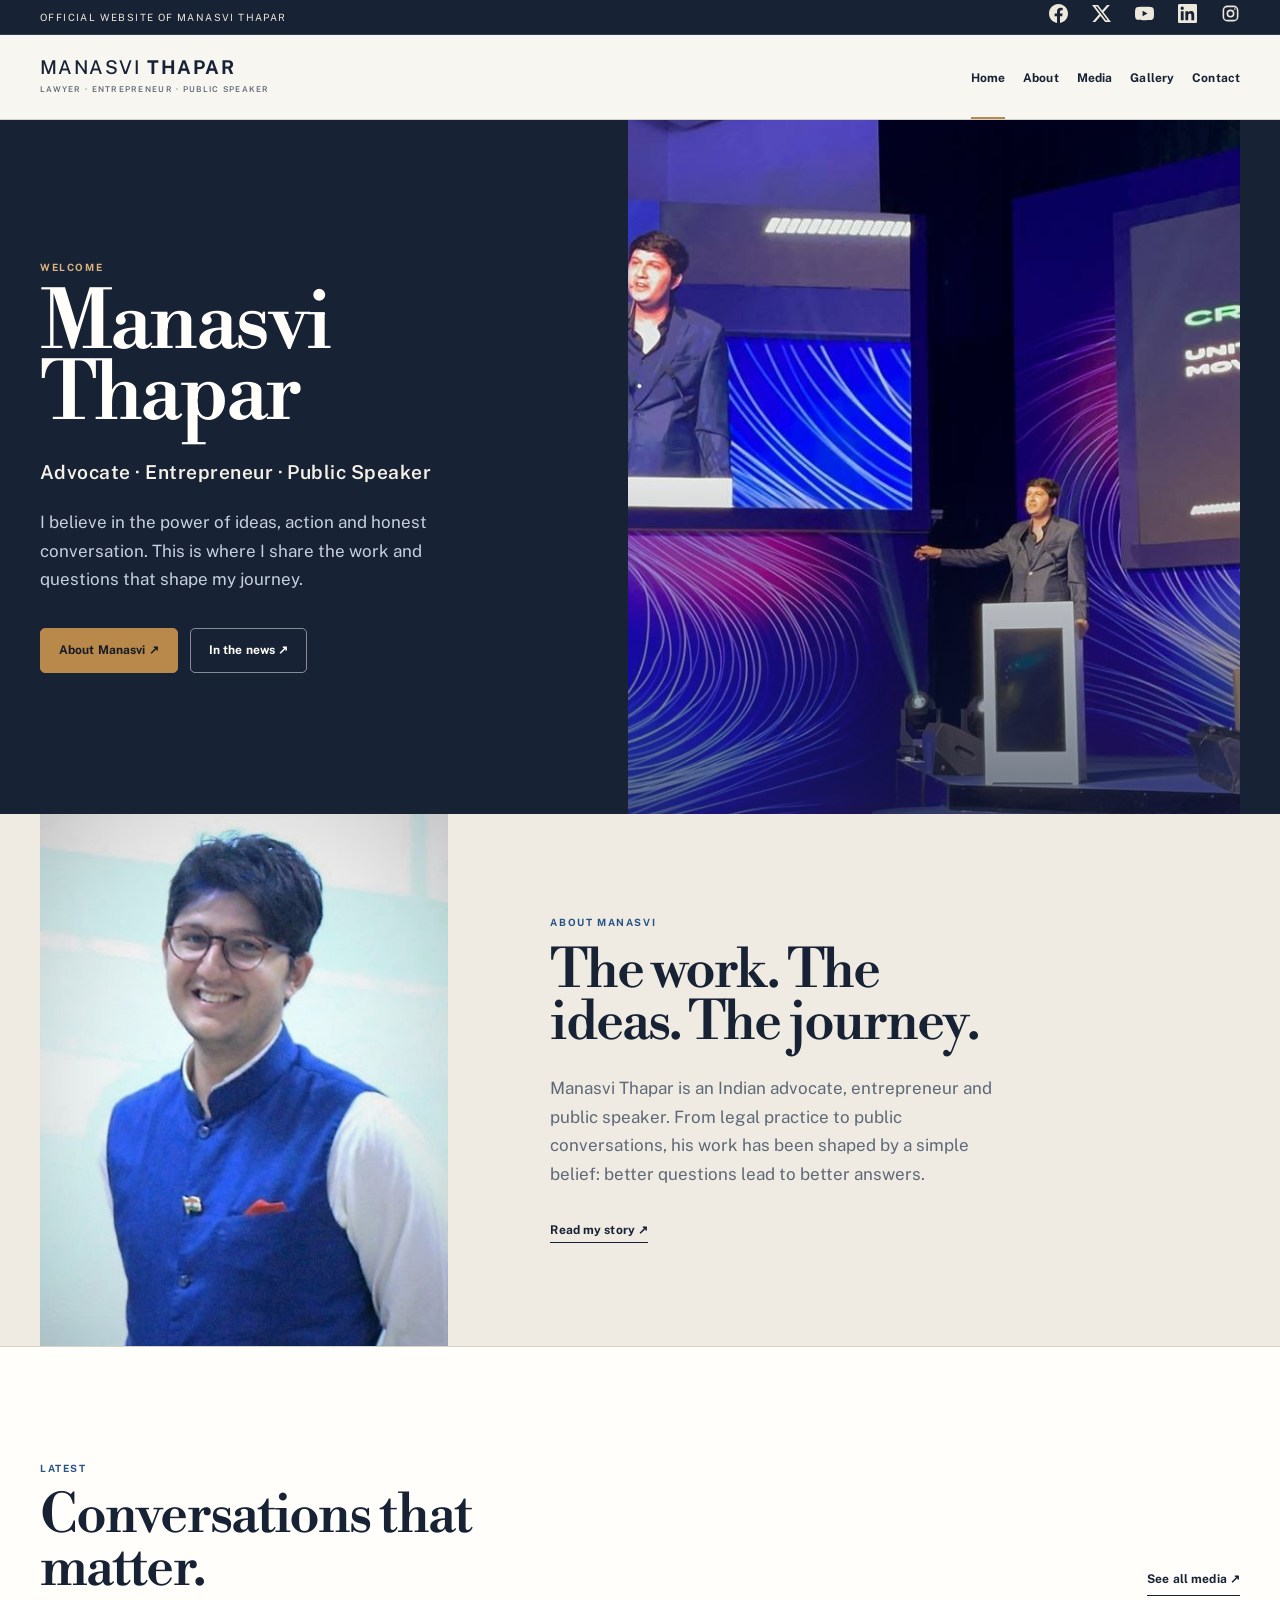
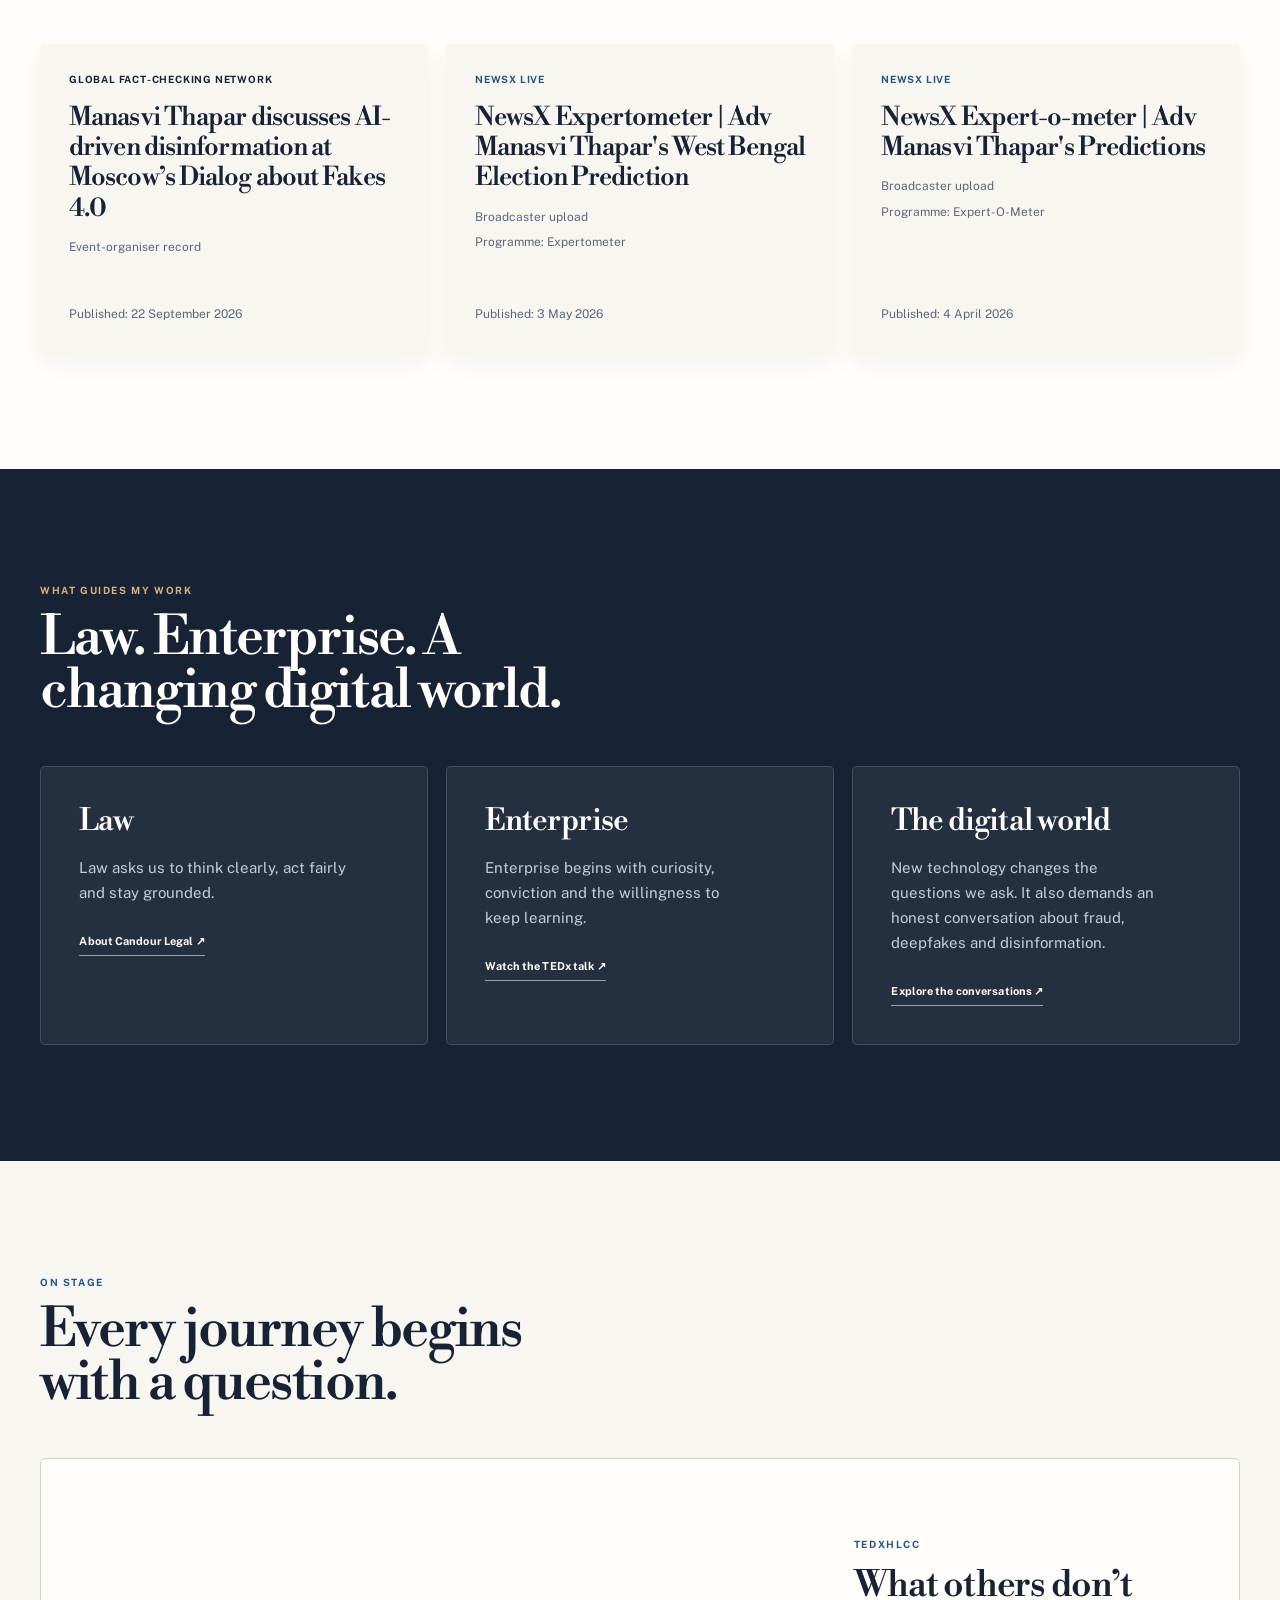
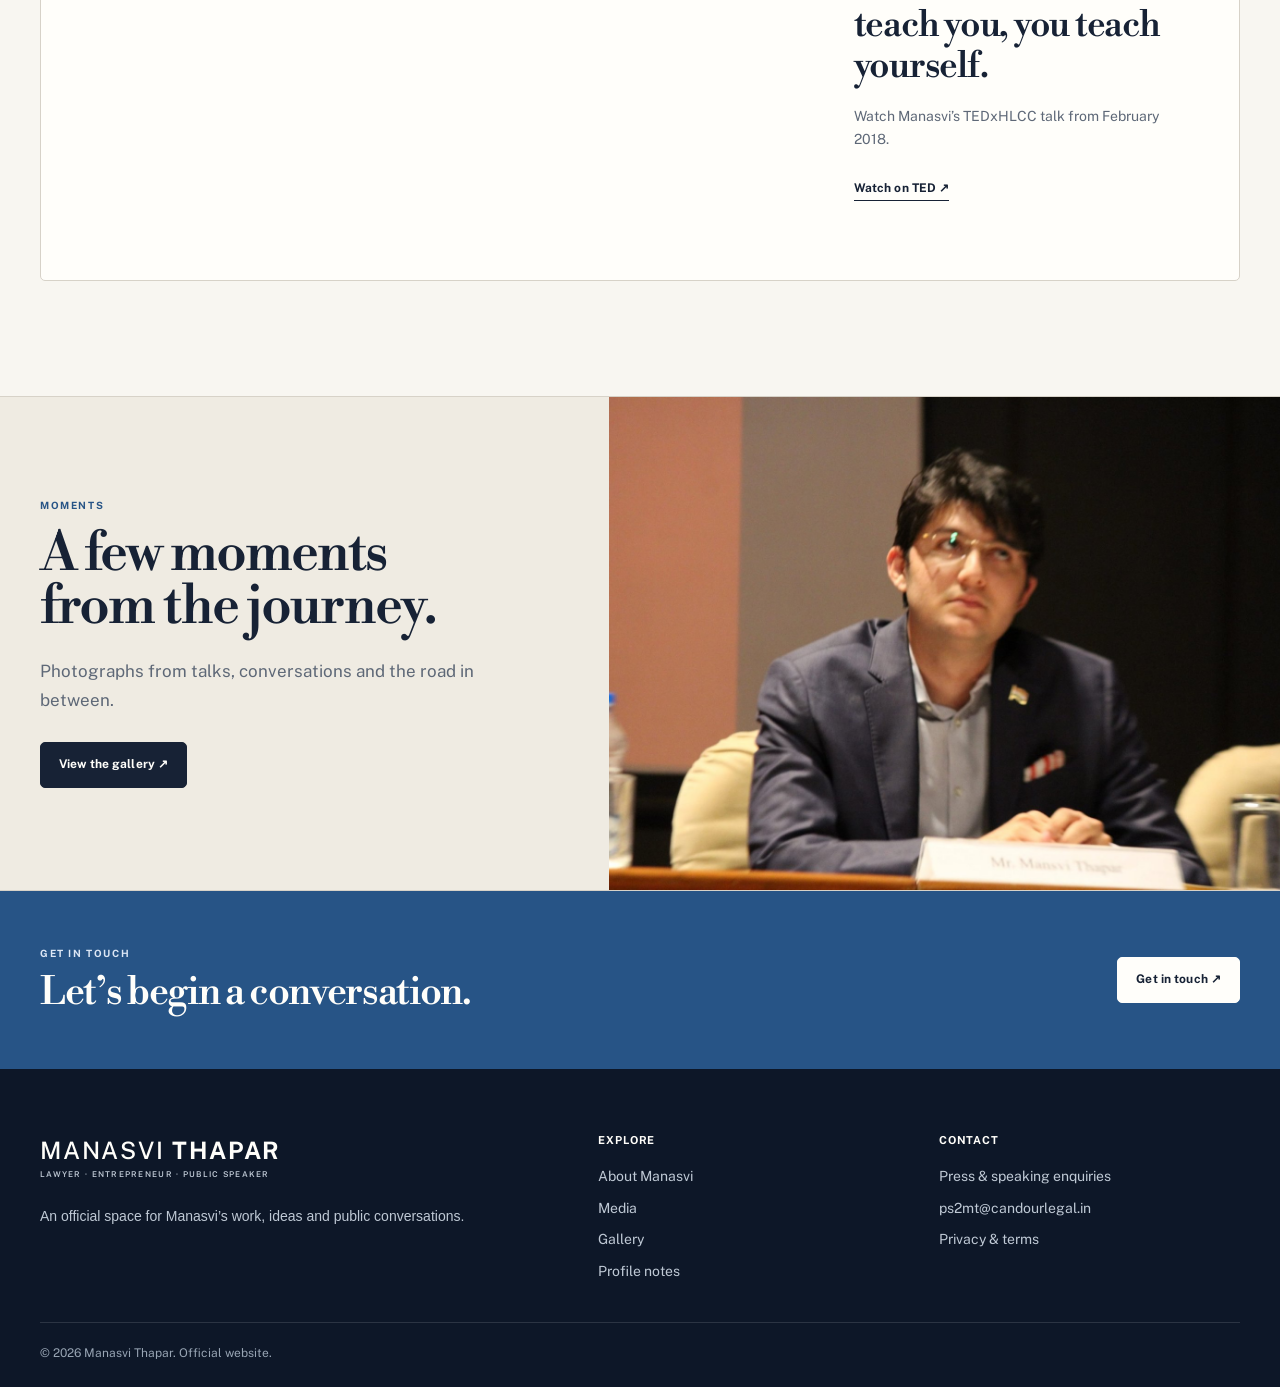
==== commit 60a5906b: "Refine personal website language" ====
--- a/index.html
+++ b/index.html
@@ -85,7 +85,7 @@
           <p class="eyebrow">Welcome</p>
           <h1 id="hero-title">Manasvi<br>Thapar</h1>
           <p class="hero-identity">Advocate · Entrepreneur · Public Speaker</p>
-          <p class="hero-intro">A place to follow my work, ideas and conversations—from law and entrepreneurship to the changing digital world.</p>
+          <p class="hero-intro">I believe in the power of ideas, action and honest conversation. This is where I share the work and questions that shape my journey.</p>
           <div class="hero-actions">
             <a class="button" href="/wiki/">About Manasvi <span aria-hidden="true">↗</span></a>
             <a class="button button-quiet" href="/media/">In the news <span aria-hidden="true">↗</span></a>
@@ -104,8 +104,8 @@
         </figure>
         <div>
           <p class="eyebrow">About Manasvi</p>
-          <h2 id="intro-heading">The work, the ideas and the journey.</h2>
-          <p>Manasvi Thapar is an Indian advocate, entrepreneur and public speaker. His work has taken him from legal practice to public talks and media conversations on law, entrepreneurship and digital issues.</p>
+          <h2 id="intro-heading">The work. The ideas. The journey.</h2>
+          <p>Manasvi Thapar is an Indian advocate, entrepreneur and public speaker. From legal practice to public conversations, his work has been shaped by a simple belief: better questions lead to better answers.</p>
           <a class="text-link" href="/wiki/">Read my story <span aria-hidden="true">↗</span></a>
         </div>
       </div>
@@ -116,7 +116,7 @@
         <div class="section-head">
           <div>
             <p class="eyebrow">Latest</p>
-            <h2 id="latest-heading">Recent conversations.</h2>
+            <h2 id="latest-heading">Conversations that matter.</h2>
           </div>
           <a class="text-link" href="/media/">See all media <span aria-hidden="true">↗</span></a>
         </div>
@@ -130,24 +130,24 @@
       <div class="wrap section">
         <div class="section-head section-head-light">
           <div>
-            <p class="eyebrow">What I care about</p>
-            <h2 id="focus-heading">Law, enterprise and a changing digital world.</h2>
+            <p class="eyebrow">What guides my work</p>
+            <h2 id="focus-heading">Law. Enterprise. A changing digital world.</h2>
           </div>
         </div>
         <div class="focus-grid">
           <article>
             <h3>Law</h3>
-            <p>Legal practice remains at the centre of my work.</p>
+            <p>Law asks us to think clearly, act fairly and stay grounded.</p>
             <a href="https://candourlegal.com/lawyer/manasvi-thapar/" target="_blank" rel="noopener noreferrer">About Candour Legal <span aria-hidden="true">↗</span></a>
           </article>
           <article>
             <h3>Enterprise</h3>
-            <p>I care about the questions that come with building, learning and finding your own way.</p>
+            <p>Enterprise begins with curiosity, conviction and the willingness to keep learning.</p>
             <a href="https://www.ted.com/talks/manasvi_thapar_what_others_don_t_teach_you_you_teach_yourself" target="_blank" rel="noopener noreferrer">Watch the TEDx talk <span aria-hidden="true">↗</span></a>
           </article>
           <article>
             <h3>The digital world</h3>
-            <p>Recent conversations have included digital fraud, deepfakes and disinformation.</p>
+            <p>New technology changes the questions we ask. It also demands an honest conversation about fraud, deepfakes and disinformation.</p>
             <a href="/media/">Explore the conversations <span aria-hidden="true">↗</span></a>
           </article>
         </div>
@@ -158,7 +158,7 @@
       <div class="section-head">
         <div>
           <p class="eyebrow">On stage</p>
-          <h2 id="talk-heading">A conversation worth starting with.</h2>
+          <h2 id="talk-heading">Every journey begins with a question.</h2>
         </div>
       </div>
       <div class="featured-watch">
@@ -177,7 +177,7 @@
         <div>
           <p class="eyebrow">Moments</p>
           <h2 id="moments-heading">A few moments from the journey.</h2>
-          <p>Photographs from talks, conversations and life beyond the headlines.</p>
+          <p>Photographs from talks, conversations and the road in between.</p>
           <a class="button dark" href="/gallery/">View the gallery <span aria-hidden="true">↗</span></a>
         </div>
         <figure>
@@ -191,7 +191,7 @@
     <div class="wrap">
       <div>
         <p class="eyebrow">Get in touch</p>
-        <h2>Let’s connect.</h2>
+        <h2>Let’s begin a conversation.</h2>
       </div>
       <a class="button button-light" href="/contact-us/">Get in touch <span aria-hidden="true">↗</span></a>
     </div>
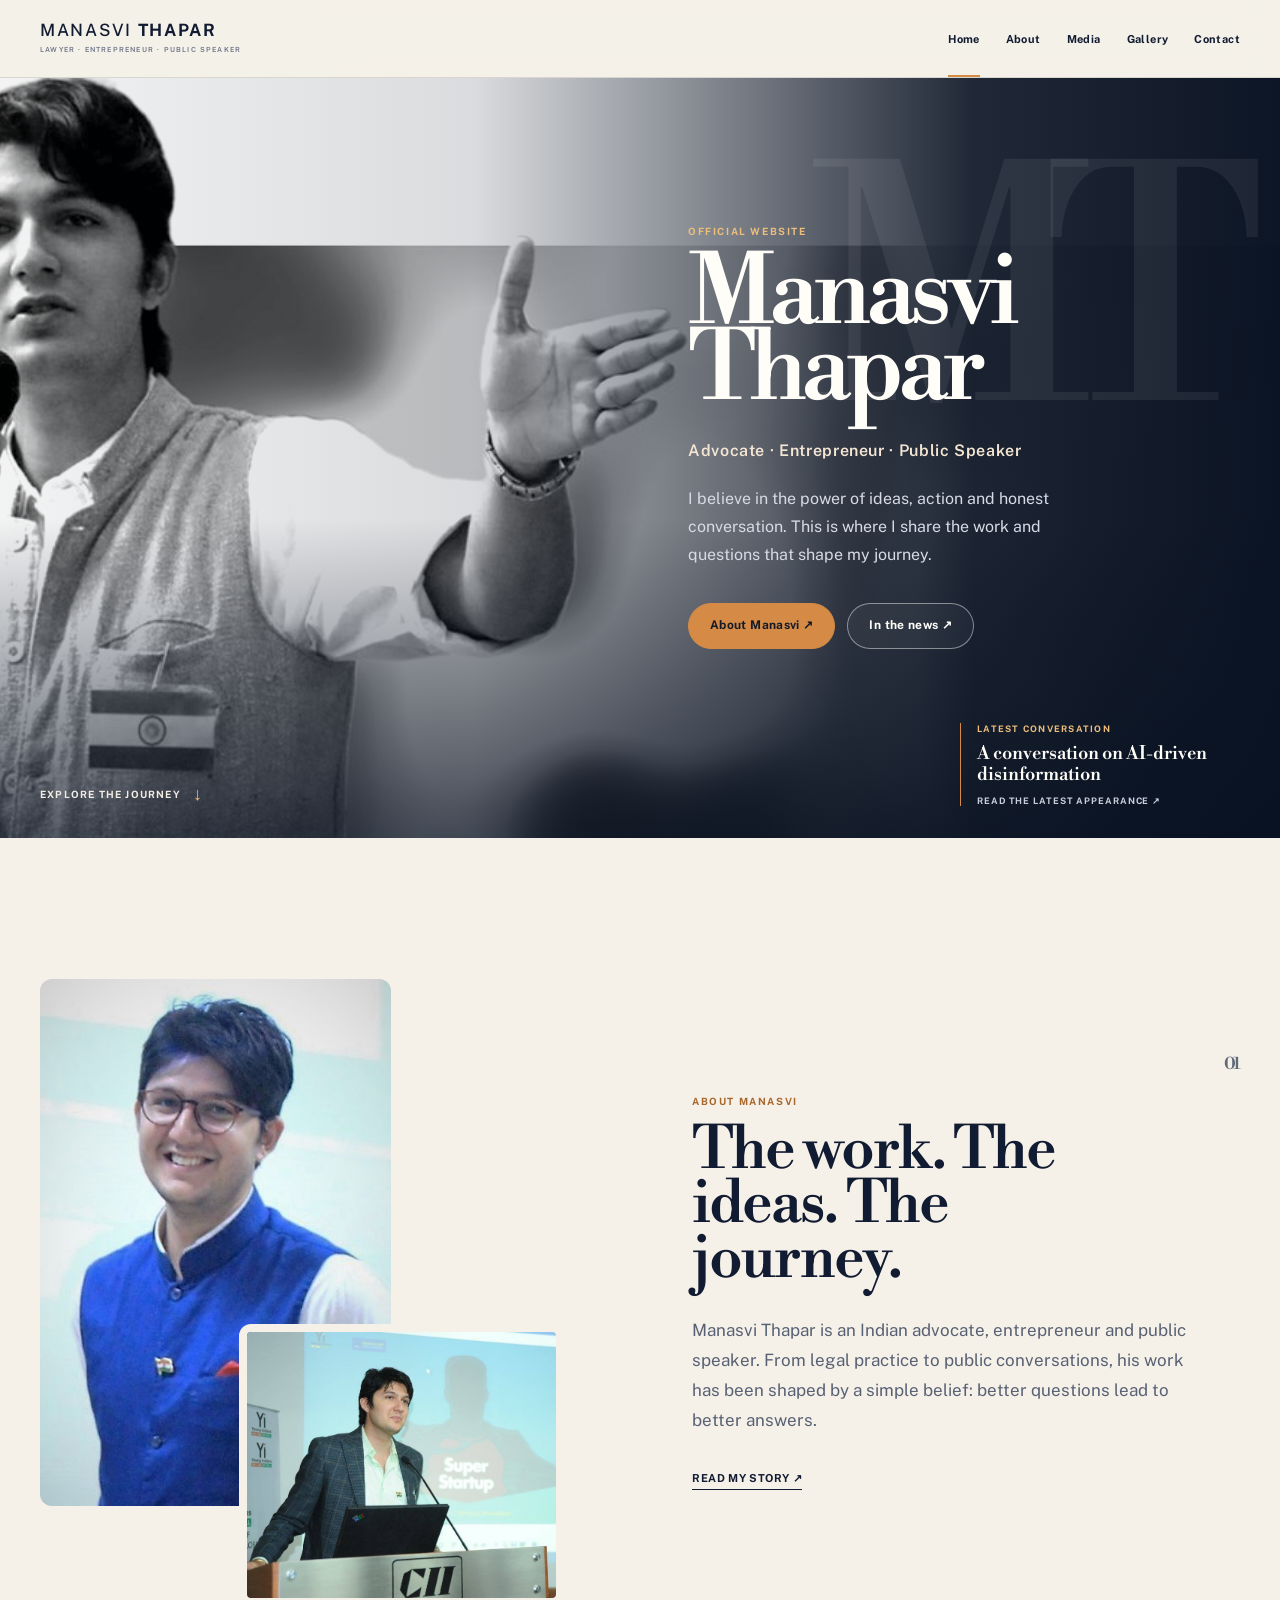
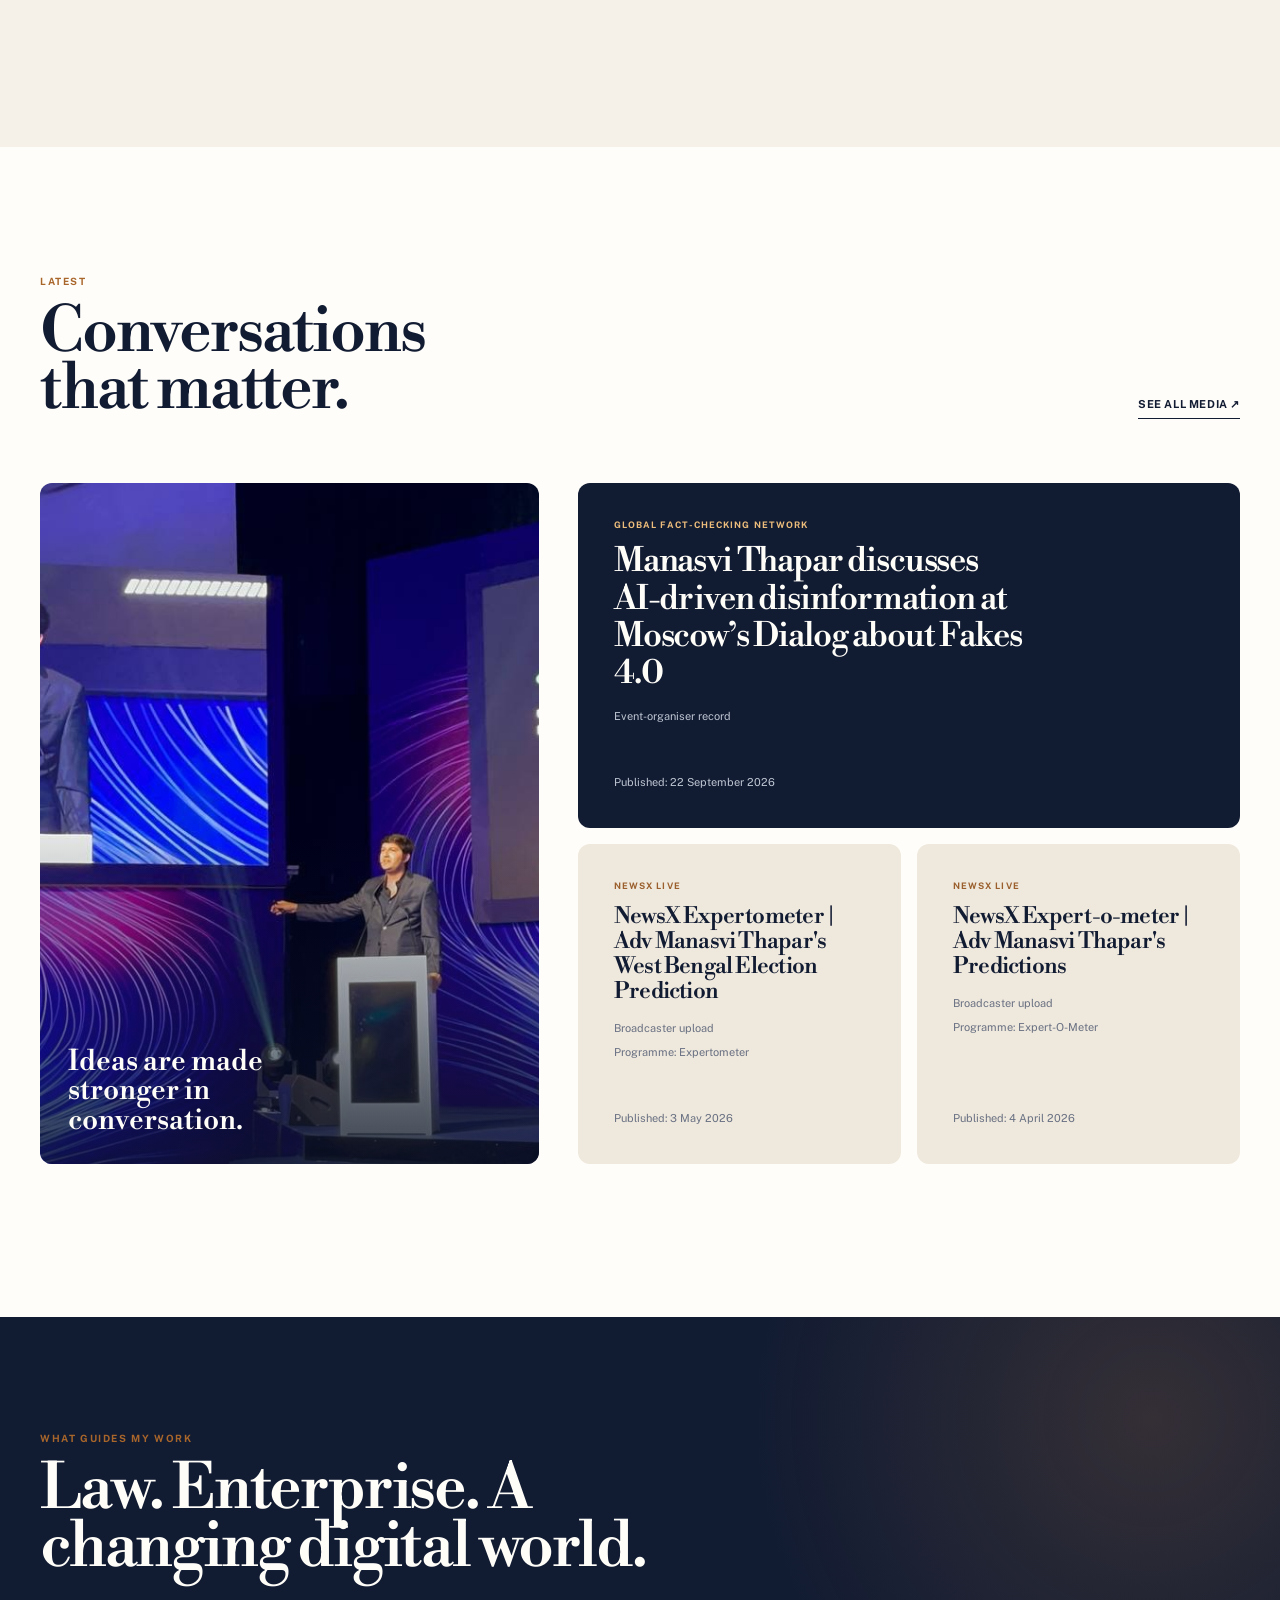
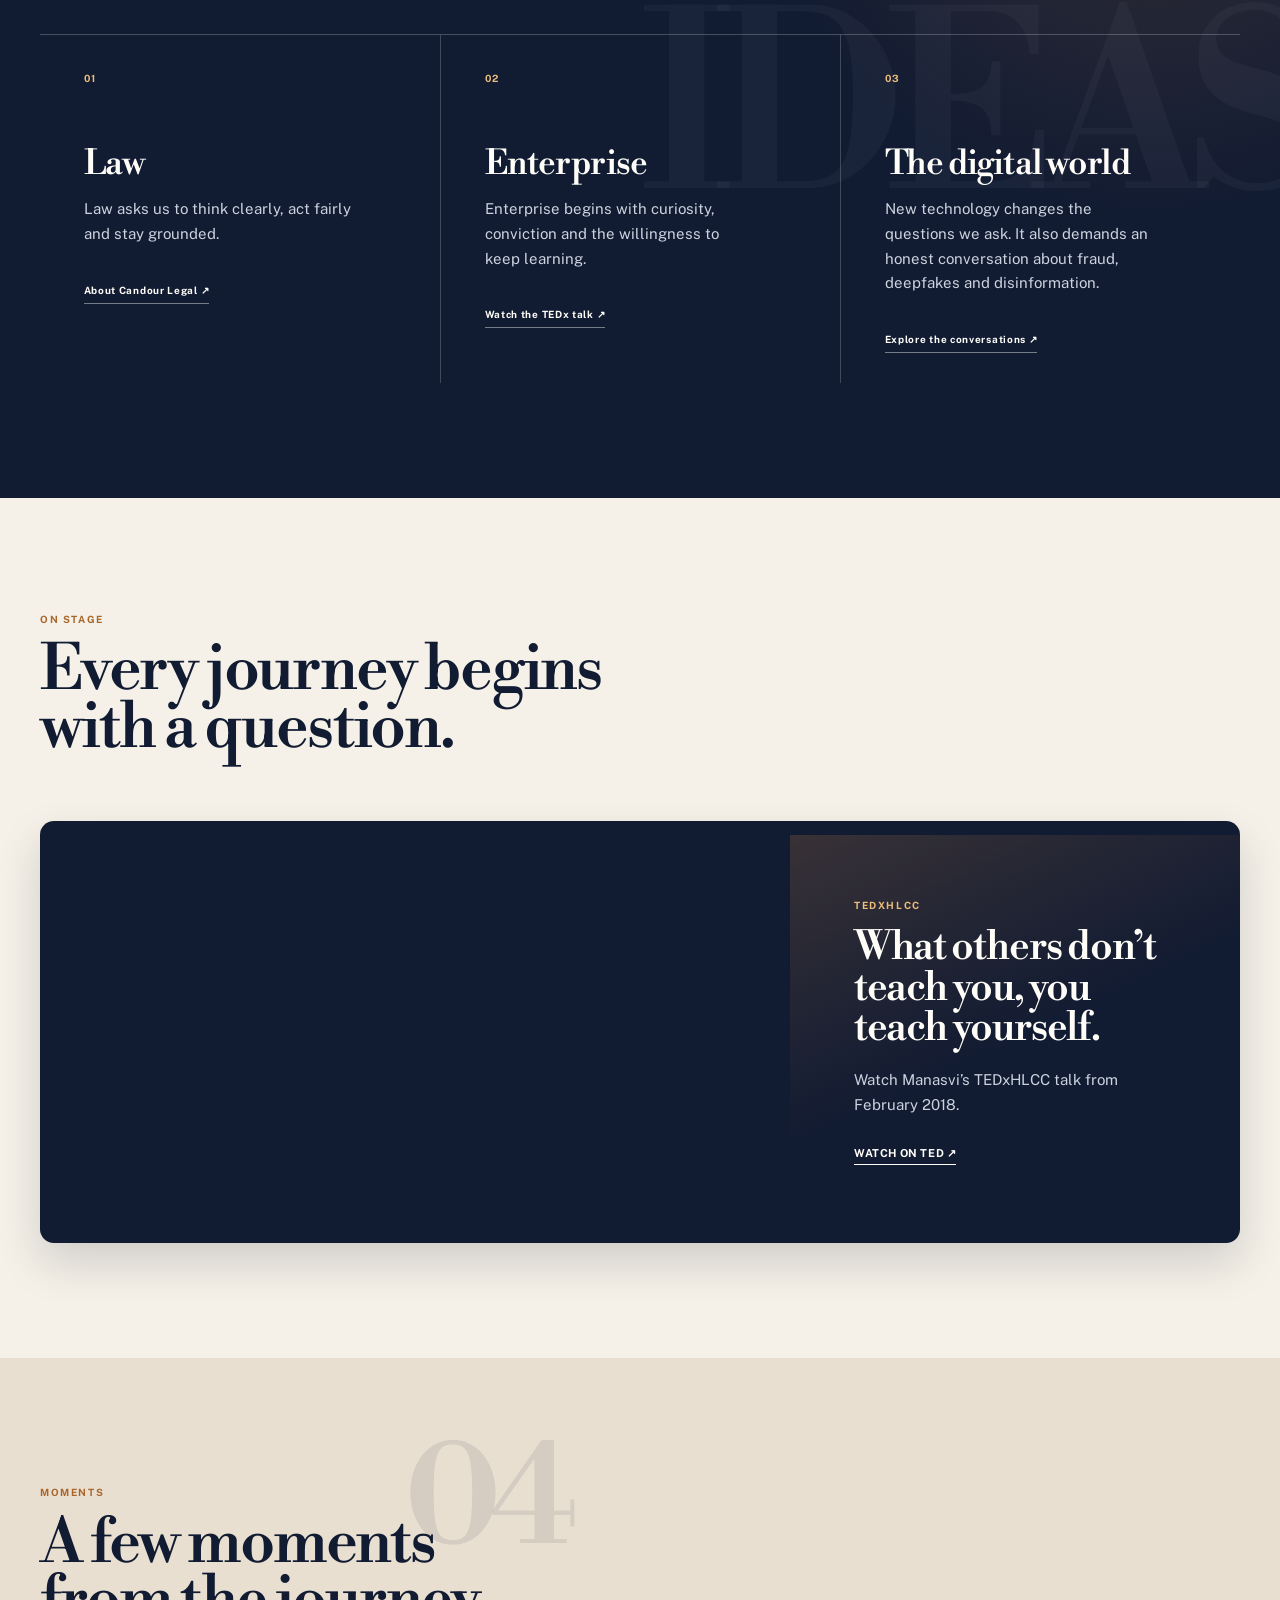
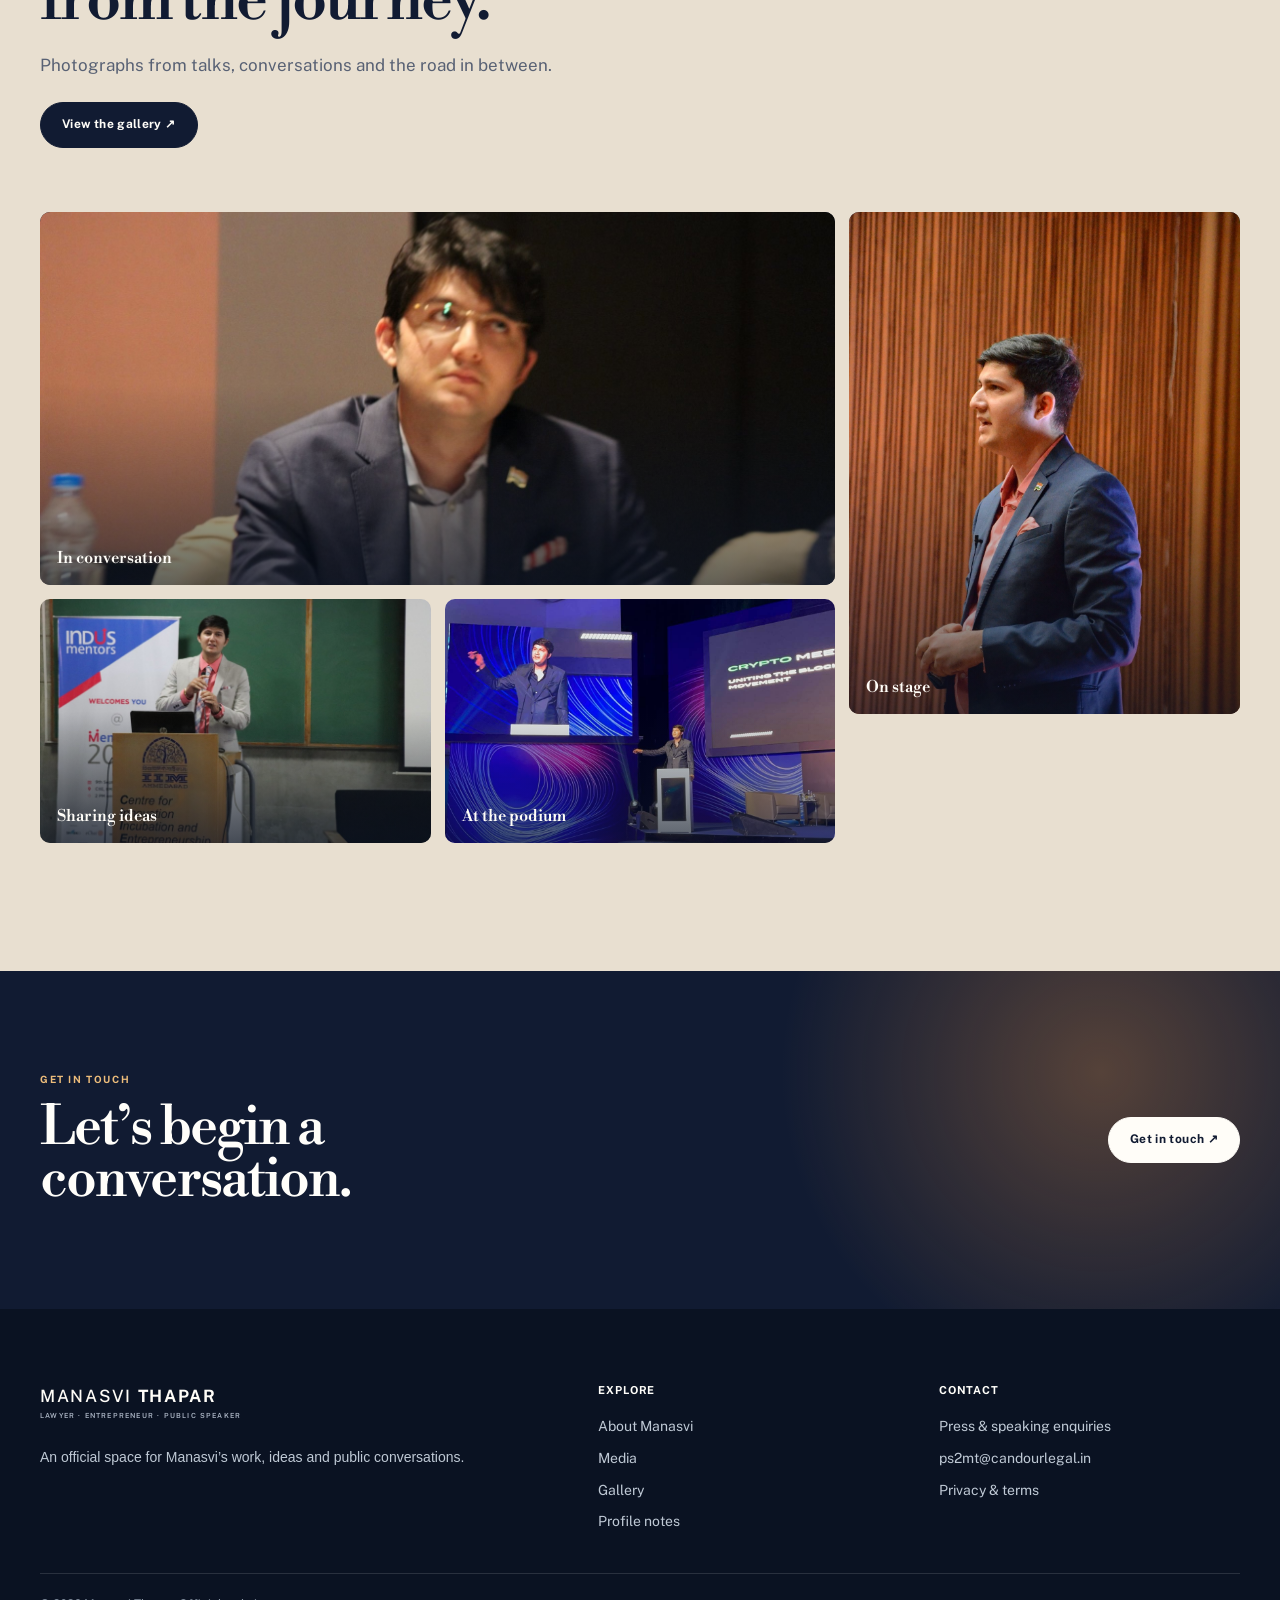
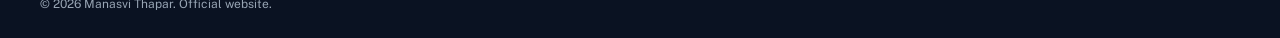
==== commit 07142d57: "Elevate personal website visual experience" ====
--- a/index.html
+++ b/index.html
@@ -49,6 +49,7 @@
   <link rel="icon" href="/assets/63805c784ebb.png">
   <link rel="stylesheet" href="/style.css">
   <link rel="stylesheet" href="/editorial.css">
+  <link rel="stylesheet" href="/premium-home.css">
 </head>
 <body class="home-page">
   <a class="skip" href="#main">Skip to content</a>
@@ -67,8 +68,8 @@
   <header>
     <div class="wrap header-inner">
       <a class="brand" href="/">MANASVI <strong>THAPAR</strong><small>LAWYER · ENTREPRENEUR · PUBLIC SPEAKER</small></a>
-      <button class="menu" aria-label="Open navigation" aria-expanded="false">Menu</button>
-      <nav aria-label="Main navigation">
+      <button class="menu" aria-label="Open navigation" aria-expanded="false" aria-controls="primary-navigation">Menu</button>
+      <nav id="primary-navigation" aria-label="Main navigation">
         <a href="/" aria-current="page">Home</a>
         <a href="/wiki/">About</a>
         <a href="/media/">Media</a>
@@ -79,10 +80,15 @@
   </header>
 
   <main id="main">
-    <section class="hero editorial-hero" aria-labelledby="hero-title">
-      <div class="wrap hero-layout">
+    <section class="hero editorial-hero spotlight-hero" aria-labelledby="hero-title">
+      <figure class="spotlight-image">
+        <img src="/assets/947a8e43327f.jpg" alt="Manasvi Thapar speaking at a public event" width="1600" height="534">
+      </figure>
+      <div class="spotlight-wash" aria-hidden="true"></div>
+      <p class="hero-monogram" aria-hidden="true">MT</p>
+      <div class="wrap spotlight-content">
         <div class="hero-copy">
-          <p class="eyebrow">Welcome</p>
+          <p class="eyebrow">Official website</p>
           <h1 id="hero-title">Manasvi<br>Thapar</h1>
           <p class="hero-identity">Advocate · Entrepreneur · Public Speaker</p>
           <p class="hero-intro">I believe in the power of ideas, action and honest conversation. This is where I share the work and questions that shape my journey.</p>
@@ -91,18 +97,26 @@
             <a class="button button-quiet" href="/media/">In the news <span aria-hidden="true">↗</span></a>
           </div>
         </div>
-        <figure class="hero-portrait">
-          <img src="/assets/6ef1eb3339ae.jpeg" alt="Manasvi Thapar at a public speaking engagement" width="1280" height="720">
-        </figure>
-      </div>
-    </section>
-
-    <section class="personal-intro" aria-labelledby="intro-heading">
+      </div>
+      <aside class="hero-latest" aria-label="Latest conversation">
+        <p class="hero-latest-label">Latest conversation</p>
+        <a href="https://globalfactchecking.com/after-the-fake-gfcn-experts-assess-the-real-cost-of-disinformation/" target="_blank" rel="noopener noreferrer">A conversation on AI-driven disinformation <span>Read the latest appearance ↗</span></a>
+      </aside>
+      <a class="hero-scroll" href="#journey">Explore the journey <span aria-hidden="true">↓</span></a>
+    </section>
+
+    <section class="personal-intro story-section" id="journey" aria-labelledby="intro-heading">
       <div class="wrap personal-intro-grid">
-        <figure>
-          <img src="/assets/924b106e10f7.jpeg" alt="Portrait of Manasvi Thapar" loading="lazy" width="480" height="614">
-        </figure>
-        <div>
+        <div class="portrait-composition">
+          <figure class="portrait-main">
+            <img src="/assets/924b106e10f7.jpeg" alt="Portrait of Manasvi Thapar" loading="lazy" width="480" height="614">
+          </figure>
+          <figure class="portrait-note">
+            <img src="/assets/0df5c82bb47b.jpeg" alt="Manasvi Thapar speaking at an event" loading="lazy" width="1080" height="720">
+          </figure>
+        </div>
+        <div class="story-copy">
+          <p class="story-index" aria-hidden="true">01</p>
           <p class="eyebrow">About Manasvi</p>
           <h2 id="intro-heading">The work. The ideas. The journey.</h2>
           <p>Manasvi Thapar is an Indian advocate, entrepreneur and public speaker. From legal practice to public conversations, his work has been shaped by a simple belief: better questions lead to better answers.</p>
@@ -111,7 +125,7 @@
       </div>
     </section>
 
-    <section class="latest-section" aria-labelledby="latest-heading">
+    <section class="latest-section editorial-media" aria-labelledby="latest-heading">
       <div class="wrap section">
         <div class="section-head">
           <div>
@@ -120,8 +134,14 @@
           </div>
           <a class="text-link" href="/media/">See all media <span aria-hidden="true">↗</span></a>
         </div>
-        <div id="latest-coverage" class="coverage-grid homepage-coverage personal-coverage">
+        <div class="media-showcase">
+          <figure class="media-showcase-image">
+            <img src="/assets/6ef1eb3339ae.jpeg" alt="Manasvi Thapar at a public speaking engagement" loading="lazy" width="1280" height="720">
+            <figcaption>Ideas are made stronger in conversation.</figcaption>
+          </figure>
+          <div id="latest-coverage" class="coverage-grid homepage-coverage personal-coverage media-showcase-list">
           <!-- media-archive:home:start --><article class="coverage-card"><p class="eyebrow">Global Fact-Checking Network</p><h3><a href="https://globalfactchecking.com/after-the-fake-gfcn-experts-assess-the-real-cost-of-disinformation/" target="_blank" rel="noopener noreferrer">Manasvi Thapar discusses AI-driven disinformation at Moscow’s Dialog about Fakes 4.0</a></h3><p class="coverage-context">Event-organiser record</p><div class="coverage-meta"><time datetime="2026-09-22">Published: 22 September 2026</time></div></article><article class="coverage-card"><p class="eyebrow">NewsX Live</p><h3><a href="https://www.youtube.com/watch?v=jUG9xUgU3fw" target="_blank" rel="noopener noreferrer">NewsX Expertometer | Adv Manasvi Thapar&#x27;s West Bengal Election Prediction</a></h3><p class="coverage-context">Broadcaster upload</p><p class="coverage-context">Programme: Expertometer</p><div class="coverage-meta"><time datetime="2026-05-03">Published: 3 May 2026</time></div></article><article class="coverage-card"><p class="eyebrow">NewsX Live</p><h3><a href="https://www.youtube.com/watch?v=nC8GPZ8fhLk" target="_blank" rel="noopener noreferrer">NewsX Expert-o-meter | Adv Manasvi Thapar&#x27;s Predictions</a></h3><p class="coverage-context">Broadcaster upload</p><p class="coverage-context">Programme: Expert-O-Meter</p><div class="coverage-meta"><time datetime="2026-04-04">Published: 4 April 2026</time></div></article><!-- media-archive:home:end -->
+          </div>
         </div>
       </div>
     </section>
@@ -136,16 +156,19 @@
         </div>
         <div class="focus-grid">
           <article>
+            <span class="focus-number">01</span>
             <h3>Law</h3>
             <p>Law asks us to think clearly, act fairly and stay grounded.</p>
             <a href="https://candourlegal.com/lawyer/manasvi-thapar/" target="_blank" rel="noopener noreferrer">About Candour Legal <span aria-hidden="true">↗</span></a>
           </article>
           <article>
+            <span class="focus-number">02</span>
             <h3>Enterprise</h3>
             <p>Enterprise begins with curiosity, conviction and the willingness to keep learning.</p>
             <a href="https://www.ted.com/talks/manasvi_thapar_what_others_don_t_teach_you_you_teach_yourself" target="_blank" rel="noopener noreferrer">Watch the TEDx talk <span aria-hidden="true">↗</span></a>
           </article>
           <article>
+            <span class="focus-number">03</span>
             <h3>The digital world</h3>
             <p>New technology changes the questions we ask. It also demands an honest conversation about fraud, deepfakes and disinformation.</p>
             <a href="/media/">Explore the conversations <span aria-hidden="true">↗</span></a>
@@ -154,7 +177,7 @@
       </div>
     </section>
 
-    <section class="wrap section talk-section" aria-labelledby="talk-heading">
+    <section class="wrap section talk-section talk-stage" aria-labelledby="talk-heading">
       <div class="section-head">
         <div>
           <p class="eyebrow">On stage</p>
@@ -163,7 +186,7 @@
       </div>
       <div class="featured-watch">
         <iframe src="https://www.youtube.com/embed/DLDkfMcfsoI" title="Manasvi Thapar’s TEDxHLCC talk" loading="lazy" allowfullscreen></iframe>
-        <div>
+        <div class="watch-copy">
           <p class="eyebrow">TEDxHLCC</p>
           <h3>What others don’t teach you, you teach yourself.</h3>
           <p>Watch Manasvi’s TEDxHLCC talk from February 2018.</p>
@@ -173,16 +196,32 @@
     </section>
 
     <section class="moments-section" aria-labelledby="moments-heading">
-      <div class="wrap moments-grid">
+      <div class="wrap moments-intro">
         <div>
+          <p class="story-index" aria-hidden="true">04</p>
           <p class="eyebrow">Moments</p>
           <h2 id="moments-heading">A few moments from the journey.</h2>
           <p>Photographs from talks, conversations and the road in between.</p>
           <a class="button dark" href="/gallery/">View the gallery <span aria-hidden="true">↗</span></a>
         </div>
-        <figure>
-          <img src="/assets/69f6b43f655c.jpeg" alt="Manasvi Thapar" loading="lazy" width="1600" height="1066">
-        </figure>
+      </div>
+      <div class="wrap moment-mosaic" aria-label="Selected photographs">
+        <button class="mosaic-item mosaic-wide" type="button" data-photo="/assets/69f6b43f655c.jpeg" data-caption="A public conversation" aria-label="Open photo: a public conversation">
+          <img src="/assets/69f6b43f655c.jpeg" alt="Manasvi Thapar during a public conversation" loading="lazy" width="1600" height="1066">
+          <span>In conversation</span>
+        </button>
+        <button class="mosaic-item mosaic-tall" type="button" data-photo="/assets/4c9a7b8b7959.jpeg" data-caption="On stage at TEDxHLCC" aria-label="Open photo: on stage at TEDxHLCC">
+          <img src="/assets/4c9a7b8b7959.jpeg" alt="Manasvi Thapar speaking at TEDxHLCC" loading="lazy" width="1193" height="1800">
+          <span>On stage</span>
+        </button>
+        <button class="mosaic-item" type="button" data-photo="/assets/03b6d9631bde.jpeg" data-caption="Speaking at a university engagement" aria-label="Open photo: university engagement">
+          <img src="/assets/03b6d9631bde.jpeg" alt="Manasvi Thapar speaking at a university engagement" loading="lazy" width="1600" height="1066">
+          <span>Sharing ideas</span>
+        </button>
+        <button class="mosaic-item" type="button" data-photo="/assets/6ef1eb3339ae.jpeg" data-caption="At a public speaking engagement" aria-label="Open photo: public speaking engagement">
+          <img src="/assets/6ef1eb3339ae.jpeg" alt="Manasvi Thapar at a public speaking engagement" loading="lazy" width="1280" height="720">
+          <span>At the podium</span>
+        </button>
       </div>
     </section>
   </main>
--- a/editorial.css
+++ b/editorial.css
@@ -1163,3 +1163,272 @@
     animation-duration: .01ms !important;
   }
 }
+
+/* A quieter, more polished shared frame for the supporting pages. */
+body:not(.home-page) {
+  background: #f5f1e8;
+}
+
+body:not(.home-page).menu-open {
+  overflow: hidden;
+}
+
+body:not(.home-page) .utility {
+  display: none;
+}
+
+body:not(.home-page) header {
+  background: rgba(245, 241, 232, .94);
+  border-bottom: 1px solid rgba(17, 27, 50, .12);
+  box-shadow: none;
+  backdrop-filter: blur(16px);
+}
+
+body:not(.home-page) .header-inner {
+  min-height: 76px;
+}
+
+body:not(.home-page) .brand {
+  color: #111b32;
+  font-size: 17px;
+  letter-spacing: .1em;
+}
+
+body:not(.home-page) .brand small {
+  color: #687184;
+  font-size: 7px;
+  letter-spacing: .17em;
+  margin-top: 6px;
+}
+
+body:not(.home-page) nav {
+  gap: 26px;
+}
+
+body:not(.home-page) nav a {
+  font-size: 11px;
+  letter-spacing: .035em;
+  padding: 30px 0 27px;
+}
+
+body:not(.home-page) nav a:hover,
+body:not(.home-page) nav a[aria-current] {
+  border-color: #d58a46;
+  color: #111b32;
+}
+
+body:not(.home-page) .menu,
+body:not(.home-page) .button {
+  border-radius: 999px;
+}
+
+body:not(.home-page) .menu {
+  min-height: 44px;
+  min-width: 44px;
+}
+
+body:not(.home-page) .page-banner {
+  background:
+    radial-gradient(circle at 86% 22%, rgba(213, 138, 70, .26), transparent 24rem),
+    linear-gradient(115deg, #101b32, #172944);
+  padding: clamp(90px, 11vw, 152px) 0;
+}
+
+body:not(.home-page) .page-banner .eyebrow {
+  color: #edbd7b;
+}
+
+body:not(.home-page) .page-banner h1 {
+  font-size: clamp(3.6rem, 6.1vw, 7rem);
+  letter-spacing: -.055em;
+  max-width: 11ch;
+}
+
+body:not(.home-page) .page-banner p:last-child {
+  color: #d5dbe4;
+  font-size: 17px;
+  line-height: 1.75;
+}
+
+body:not(.home-page) .section {
+  padding-bottom: clamp(76px, 9vw, 132px);
+  padding-top: clamp(76px, 9vw, 132px);
+}
+
+body:not(.home-page) .section-head h2 {
+  color: #111b32;
+  font-size: clamp(2.8rem, 4.4vw, 4.9rem);
+  line-height: .94;
+}
+
+body:not(.home-page) .section-head .eyebrow,
+body:not(.home-page) .coverage-card .eyebrow {
+  color: #a9662b;
+}
+
+body:not(.home-page) .text-link {
+  color: #111b32;
+  font-size: 11px;
+  letter-spacing: .055em;
+  text-transform: uppercase;
+}
+
+body:not(.home-page) .text-link:hover {
+  color: #a9662b;
+}
+
+body:not(.home-page) .coverage-grid:not(.homepage-coverage) {
+  gap: 18px;
+}
+
+body:not(.home-page) .coverage-grid:not(.homepage-coverage) .coverage-card {
+  background: #fffdf9;
+  border: 1px solid rgba(17, 27, 50, .10);
+  border-radius: 12px;
+  box-shadow: 0 12px 28px rgba(17, 27, 50, .055);
+  padding: 29px;
+}
+
+body:not(.home-page) .coverage-grid:not(.homepage-coverage) .coverage-card:hover {
+  border-color: rgba(213, 138, 70, .65);
+  box-shadow: 0 18px 36px rgba(17, 27, 50, .12);
+}
+
+body:not(.home-page) .coverage-card h3 {
+  color: #111b32;
+  font-size: clamp(1.3rem, 1.8vw, 1.85rem);
+  line-height: 1.16;
+}
+
+body:not(.home-page) .coverage-card h3 a {
+  color: #111b32;
+}
+
+body:not(.home-page) .coverage-card h3 a:hover {
+  color: #a9662b;
+}
+
+body:not(.home-page) .gallery-section,
+body:not(.home-page) .journey-section {
+  background: #ece4d7;
+}
+
+body:not(.home-page) .curated-gallery {
+  gap: 14px;
+}
+
+body:not(.home-page) .curated-gallery .photo {
+  border: 0;
+  border-radius: 10px;
+  box-shadow: 0 9px 21px rgba(17, 27, 50, .08);
+}
+
+body:not(.home-page) .profile-note,
+body:not(.home-page) .bio-layout blockquote {
+  background: #ece4d7;
+  border-left-color: #d58a46;
+}
+
+body:not(.home-page) .feed-card,
+body:not(.home-page) .source-record,
+body:not(.home-page) .logo-tile {
+  background: #fffdf9;
+  border-color: rgba(17, 27, 50, .11);
+  border-radius: 12px;
+}
+
+body:not(.home-page) .blue-section {
+  background:
+    radial-gradient(circle at 85% 15%, rgba(213, 138, 70, .18), transparent 24rem),
+    #111b32;
+}
+
+body:not(.home-page) .connect {
+  background:
+    radial-gradient(circle at 86% 30%, rgba(213, 138, 70, .30), transparent 20rem),
+    #111b32;
+  padding: clamp(60px, 8vw, 100px) 0;
+}
+
+body:not(.home-page) .connect .eyebrow {
+  color: #edbd7b;
+}
+
+body:not(.home-page) .connect h2 {
+  font-size: clamp(2.5rem, 4vw, 4.4rem);
+}
+
+body:not(.home-page) footer {
+  background: #0a1222;
+}
+
+@media (max-width: 920px) {
+  body:not(.home-page) .header-inner {
+    min-height: 72px;
+  }
+
+  body:not(.home-page) .menu {
+    align-items: center;
+    display: inline-flex;
+    justify-content: center;
+    padding: 11px 15px;
+  }
+
+  body:not(.home-page) nav {
+    background: #111b32;
+    border: 0;
+    bottom: auto;
+    box-shadow: 0 16px 34px rgba(17, 27, 50, .20);
+    display: flex;
+    gap: 0;
+    height: calc(100dvh - 72px);
+    left: 0;
+    opacity: 0;
+    padding: 16px 24px 26px;
+    pointer-events: none;
+    position: fixed;
+    right: 0;
+    top: 72px;
+    transform: translateY(-10px);
+    transition: opacity 180ms ease, transform 180ms ease;
+    visibility: hidden;
+  }
+
+  body:not(.home-page) nav.open {
+    opacity: 1;
+    pointer-events: auto;
+    transform: translateY(0);
+    visibility: visible;
+  }
+
+  body:not(.home-page) nav a {
+    border-bottom-color: rgba(255, 255, 255, .17);
+    color: #fffdf8;
+    font: 500 1.35rem/1.15 "Libre Bodoni", Georgia, serif;
+    padding: 17px 0;
+  }
+
+  body:not(.home-page) nav a:hover,
+  body:not(.home-page) nav a[aria-current] {
+    border-color: #d58a46;
+    color: #edbd7b;
+  }
+}
+
+@media (max-width: 680px) {
+  body:not(.home-page) .page-banner {
+    padding: 76px 0 82px;
+  }
+
+  body:not(.home-page) .page-banner h1 {
+    font-size: clamp(3rem, 14vw, 4.5rem);
+  }
+
+  body:not(.home-page) .section-head h2 {
+    font-size: clamp(2.65rem, 12vw, 4rem);
+  }
+
+  body:not(.home-page) .coverage-grid:not(.homepage-coverage) .coverage-card {
+    padding: 27px 24px;
+  }
+}
--- a/premium-home.css
+++ b/premium-home.css
@@ -0,0 +1,1124 @@
+/*
+  Homepage visual direction: an image-led, modern editorial personal site.
+  Scoped to the homepage so the source-led media archive remains dependable.
+*/
+.home-page {
+  --premium-ink: #111b32;
+  --premium-ink-soft: #1b2b49;
+  --premium-paper: #f5f1e8;
+  --premium-paper-deep: #e8dfd0;
+  --premium-accent: #d58a46;
+  --premium-accent-light: #edbd7b;
+  --premium-muted: #586174;
+  background:
+    radial-gradient(circle at 8% 4%, rgba(213, 138, 70, .11), transparent 22rem),
+    var(--premium-paper);
+}
+
+.home-page.menu-open {
+  overflow: hidden;
+}
+
+.home-page .utility {
+  display: none;
+}
+
+.home-page header {
+  background: rgba(245, 241, 232, .91);
+  border-bottom: 1px solid rgba(17, 27, 50, .12);
+  box-shadow: none;
+  backdrop-filter: blur(16px);
+  transition: background-color 220ms ease, box-shadow 220ms ease;
+}
+
+.home-page header.is-scrolled {
+  background: rgba(255, 253, 248, .97);
+  box-shadow: 0 8px 26px rgba(17, 27, 50, .08);
+}
+
+.home-page .header-inner {
+  min-height: 76px;
+}
+
+.home-page .brand {
+  color: var(--premium-ink);
+  font-size: 17px;
+  letter-spacing: .1em;
+}
+
+.home-page .brand small {
+  color: #697184;
+  font-size: 7px;
+  letter-spacing: .17em;
+  margin-top: 6px;
+}
+
+.home-page nav {
+  gap: 26px;
+}
+
+.home-page nav a {
+  color: var(--premium-ink);
+  font-size: 11px;
+  letter-spacing: .035em;
+  padding: 30px 0 27px;
+}
+
+.home-page nav a:hover,
+.home-page nav a[aria-current] {
+  border-color: var(--premium-accent);
+  color: var(--premium-ink);
+}
+
+.home-page .menu {
+  border-color: var(--premium-ink);
+  border-radius: 999px;
+  min-height: 44px;
+  min-width: 44px;
+}
+
+.home-page .editorial-hero {
+  background: var(--premium-ink);
+  display: block;
+  isolation: isolate;
+  min-height: min(760px, calc(100svh - 76px));
+  overflow: hidden;
+  position: relative;
+}
+
+.home-page .spotlight-image {
+  inset: 0;
+  margin: 0;
+  position: absolute;
+  z-index: -3;
+}
+
+.home-page .spotlight-image img {
+  filter: grayscale(1) contrast(1.05);
+  height: 100%;
+  object-fit: cover;
+  object-position: 34% center;
+  width: 100%;
+}
+
+.home-page .spotlight-wash {
+  background:
+    linear-gradient(90deg, rgba(8, 17, 33, .05) 0%, rgba(8, 17, 33, .15) 37%, rgba(8, 17, 33, .90) 76%, rgba(8, 17, 33, .98) 100%),
+    linear-gradient(0deg, rgba(8, 17, 33, .66), transparent 42%);
+  inset: 0;
+  position: absolute;
+  z-index: -2;
+}
+
+.home-page .hero-monogram {
+  color: rgba(255, 255, 255, .065);
+  font: 400 clamp(13rem, 25vw, 26rem)/.7 "Libre Bodoni", Georgia, serif;
+  letter-spacing: -.16em;
+  margin: 0;
+  pointer-events: none;
+  position: absolute;
+  right: clamp(18px, 5vw, 90px);
+  top: 15%;
+  z-index: -1;
+}
+
+.home-page .spotlight-content {
+  align-items: center;
+  display: flex;
+  justify-content: flex-end;
+  min-height: min(760px, calc(100svh - 76px));
+  position: relative;
+}
+
+.home-page .hero-copy {
+  margin-left: auto;
+  max-width: 555px;
+  padding: clamp(86px, 11vw, 144px) 0 clamp(145px, 16vw, 184px);
+  width: 46%;
+}
+
+.home-page .hero .eyebrow {
+  color: var(--premium-accent-light);
+  margin-bottom: 18px;
+}
+
+.home-page .hero h1 {
+  color: #fffdf8;
+  font-size: clamp(4.5rem, 7.5vw, 7.65rem);
+  letter-spacing: -.06em;
+  line-height: .79;
+  margin-bottom: 31px;
+}
+
+.home-page .hero-identity {
+  color: #f4e6d3;
+  font-size: clamp(14px, 1.25vw, 17px);
+  letter-spacing: .04em;
+  margin-bottom: 22px;
+}
+
+.home-page .hero-intro {
+  color: #d6dbe5;
+  font-size: 16px;
+  line-height: 1.75;
+  margin-bottom: 34px;
+  max-width: 42ch;
+}
+
+.home-page .button {
+  border-radius: 999px;
+  letter-spacing: .03em;
+  min-height: 46px;
+  padding: 15px 21px;
+}
+
+.home-page .hero .button {
+  background: var(--premium-accent);
+  border-color: var(--premium-accent);
+  color: #141b27;
+}
+
+.home-page .hero .button:hover {
+  background: var(--premium-accent-light);
+  border-color: var(--premium-accent-light);
+}
+
+.home-page .hero .button-quiet {
+  background: rgba(255, 255, 255, .04);
+  border-color: rgba(255, 255, 255, .45);
+  color: #fffdf8;
+}
+
+.home-page .hero .button-quiet:hover {
+  background: rgba(255, 255, 255, .12);
+  border-color: #fffdf8;
+}
+
+.home-page .hero-latest {
+  border-left: 1px solid var(--premium-accent);
+  bottom: 32px;
+  color: #fffdf8;
+  display: grid;
+  gap: 8px;
+  margin: 0;
+  padding-left: 16px;
+  position: absolute;
+  right: max(40px, calc((100vw - 1240px) / 2));
+  width: min(280px, 26vw);
+}
+
+.home-page .hero-latest-label {
+  color: var(--premium-accent-light);
+  font: 700 9px/1.3 "Public Sans", Arial, sans-serif;
+  letter-spacing: .14em;
+  margin: 0;
+  text-transform: uppercase;
+}
+
+.home-page .hero-latest a {
+  color: #fffdf8;
+  font: 500 18px/1.2 "Libre Bodoni", Georgia, serif;
+}
+
+.home-page .hero-latest a:hover {
+  color: var(--premium-accent-light);
+}
+
+.home-page .hero-latest a span {
+  color: #c9d0dc;
+  display: block;
+  font: 700 9px/1.3 "Public Sans", Arial, sans-serif;
+  letter-spacing: .1em;
+  margin-top: 9px;
+  text-transform: uppercase;
+}
+
+.home-page .hero-scroll {
+  bottom: 34px;
+  color: #f1ede4;
+  font: 700 10px/1.2 "Public Sans", Arial, sans-serif;
+  left: max(40px, calc((100vw - 1240px) / 2));
+  letter-spacing: .12em;
+  position: absolute;
+  text-transform: uppercase;
+}
+
+.home-page .hero-scroll span {
+  color: var(--premium-accent-light);
+  font-size: 18px;
+  margin-left: 9px;
+  vertical-align: -2px;
+}
+
+.home-page .story-section {
+  background: transparent;
+  border: 0;
+}
+
+.home-page .personal-intro-grid {
+  align-items: center;
+  display: grid;
+  gap: clamp(64px, 10vw, 150px);
+  grid-template-columns: minmax(310px, .88fr) minmax(0, .92fr);
+  min-height: 0;
+  padding: clamp(88px, 11vw, 150px) 0;
+}
+
+.home-page .personal-intro-grid > div {
+  max-width: none;
+  padding: 0;
+}
+
+.home-page .portrait-composition {
+  min-height: clamp(490px, 49vw, 665px);
+  position: relative;
+}
+
+.home-page .portrait-composition figure {
+  border-radius: 12px;
+  margin: 0;
+  overflow: hidden;
+  position: absolute;
+}
+
+.home-page .portrait-main {
+  height: 84%;
+  left: 0;
+  top: 0;
+  width: 67%;
+}
+
+.home-page .portrait-note {
+  border: 8px solid var(--premium-paper) !important;
+  bottom: 0;
+  height: 45%;
+  right: 0;
+  width: 62%;
+}
+
+.home-page .personal-intro .portrait-composition img {
+  height: 100%;
+  max-height: none;
+  min-height: 0;
+  object-fit: cover;
+  width: 100%;
+}
+
+.home-page .portrait-main img {
+  object-position: center 20%;
+}
+
+.home-page .portrait-note img {
+  object-position: center 42%;
+}
+
+.home-page .story-copy {
+  max-width: 570px;
+  position: relative;
+}
+
+.home-page .story-index {
+  color: rgba(17, 27, 50, .10);
+  font: 500 clamp(6rem, 11vw, 10rem)/.7 "Libre Bodoni", Georgia, serif;
+  letter-spacing: -.08em;
+  margin: 0;
+  pointer-events: none;
+  position: absolute;
+  right: 0;
+  top: -36px;
+}
+
+.home-page .story-copy .eyebrow,
+.home-page .moments-intro .eyebrow {
+  color: #a9662b;
+  position: relative;
+}
+
+.home-page .personal-intro h2 {
+  color: var(--premium-ink);
+  font-size: clamp(3rem, 4.6vw, 5.25rem);
+  line-height: .93;
+  margin-bottom: 28px;
+  max-width: 10ch;
+  position: relative;
+}
+
+.home-page .personal-intro p:not(.eyebrow):not(.story-index) {
+  color: var(--premium-muted);
+  font-size: 17px;
+  line-height: 1.76;
+  max-width: 51ch;
+  position: relative;
+}
+
+.home-page .text-link {
+  border-color: currentColor;
+  color: var(--premium-ink);
+  font-size: 11px;
+  letter-spacing: .055em;
+  position: relative;
+  text-transform: uppercase;
+}
+
+.home-page .text-link:hover {
+  color: #a9662b;
+}
+
+.home-page .editorial-media {
+  background: #fffdf9;
+}
+
+.home-page .editorial-media > .wrap.section {
+  padding-bottom: clamp(95px, 12vw, 170px);
+  padding-top: clamp(86px, 10vw, 145px);
+}
+
+.home-page .section-head {
+  margin-bottom: clamp(38px, 5vw, 64px);
+}
+
+.home-page .section-head .eyebrow {
+  color: #a9662b;
+}
+
+.home-page .section-head h2 {
+  color: var(--premium-ink);
+  font-size: clamp(3rem, 4.9vw, 5.4rem);
+  line-height: .92;
+  max-width: 11ch;
+}
+
+.home-page .media-showcase {
+  align-items: stretch;
+  display: grid;
+  gap: clamp(22px, 3vw, 42px);
+  grid-template-columns: minmax(280px, .86fr) minmax(0, 1.14fr);
+}
+
+.home-page .media-showcase-image {
+  border-radius: 12px;
+  margin: 0;
+  min-height: 570px;
+  overflow: hidden;
+  position: relative;
+}
+
+.home-page .media-showcase-image::after {
+  background: linear-gradient(0deg, rgba(10, 19, 36, .78), transparent 48%);
+  content: "";
+  inset: 0;
+  pointer-events: none;
+  position: absolute;
+}
+
+.home-page .media-showcase-image img {
+  height: 100%;
+  object-fit: cover;
+  transition: transform 500ms cubic-bezier(.22, 1, .36, 1);
+  width: 100%;
+}
+
+.home-page .media-showcase-image:hover img {
+  transform: scale(1.035);
+}
+
+.home-page .media-showcase-image figcaption {
+  bottom: 28px;
+  color: #fffdf8;
+  font: 500 clamp(1.5rem, 2.2vw, 2.3rem)/1.05 "Libre Bodoni", Georgia, serif;
+  left: 28px;
+  max-width: 11ch;
+  position: absolute;
+  z-index: 1;
+}
+
+.home-page .homepage-coverage.personal-coverage.media-showcase-list {
+  display: grid;
+  gap: 16px;
+  grid-template-columns: repeat(2, minmax(0, 1fr));
+  margin: 0;
+}
+
+.home-page .homepage-coverage.personal-coverage.media-showcase-list .coverage-card,
+.home-page .homepage-coverage.personal-coverage.media-showcase-list .coverage-card:first-child {
+  background: #efe8dc;
+  border: 0;
+  border-radius: 12px;
+  box-shadow: none;
+  min-height: 0;
+  padding: clamp(24px, 3vw, 36px);
+}
+
+.home-page .homepage-coverage.personal-coverage.media-showcase-list .coverage-card:first-child {
+  background: var(--premium-ink);
+  color: #fffdf8;
+  grid-column: 1 / -1;
+  min-height: 300px;
+}
+
+.home-page .homepage-coverage.personal-coverage.media-showcase-list .coverage-card:hover {
+  box-shadow: 0 18px 34px rgba(17, 27, 50, .13);
+  transform: translateY(-4px);
+}
+
+.home-page .homepage-coverage.personal-coverage.media-showcase-list .coverage-card .eyebrow {
+  color: #9a5f2d;
+  font-size: 9px;
+  letter-spacing: .12em;
+  margin-bottom: 12px;
+}
+
+.home-page .homepage-coverage.personal-coverage.media-showcase-list .coverage-card:first-child .eyebrow {
+  color: var(--premium-accent-light);
+}
+
+.home-page .homepage-coverage.personal-coverage.media-showcase-list .coverage-card h3 {
+  font-size: clamp(1.35rem, 1.75vw, 2rem);
+  line-height: 1.12;
+  margin: 0 0 17px;
+}
+
+.home-page .homepage-coverage.personal-coverage.media-showcase-list .coverage-card:first-child h3 {
+  font-size: clamp(1.8rem, 2.6vw, 3.2rem);
+  max-width: 18ch;
+}
+
+.home-page .homepage-coverage.personal-coverage.media-showcase-list .coverage-card h3 a {
+  color: var(--premium-ink);
+}
+
+.home-page .homepage-coverage.personal-coverage.media-showcase-list .coverage-card:first-child h3 a {
+  color: #fffdf8;
+}
+
+.home-page .homepage-coverage.personal-coverage.media-showcase-list .coverage-card h3 a:hover {
+  color: #a9662b;
+}
+
+.home-page .homepage-coverage.personal-coverage.media-showcase-list .coverage-card:first-child h3 a:hover {
+  color: var(--premium-accent-light);
+}
+
+.home-page .homepage-coverage.personal-coverage.media-showcase-list .coverage-context,
+.home-page .homepage-coverage.personal-coverage.media-showcase-list .coverage-meta,
+.home-page .homepage-coverage.personal-coverage.media-showcase-list .coverage-card time {
+  color: #687082;
+  font-size: 11px;
+}
+
+.home-page .homepage-coverage.personal-coverage.media-showcase-list .coverage-card:first-child .coverage-context,
+.home-page .homepage-coverage.personal-coverage.media-showcase-list .coverage-card:first-child .coverage-meta,
+.home-page .homepage-coverage.personal-coverage.media-showcase-list .coverage-card:first-child time {
+  color: #bfc7d3;
+}
+
+.home-page .personal-themes {
+  background:
+    radial-gradient(circle at 90% 13%, rgba(213, 138, 70, .18), transparent 25rem),
+    var(--premium-ink);
+  overflow: hidden;
+  position: relative;
+}
+
+.home-page .personal-themes::after {
+  color: rgba(255, 255, 255, .035);
+  content: "IDEAS";
+  font: 500 clamp(8rem, 19vw, 20rem)/.7 "Libre Bodoni", Georgia, serif;
+  letter-spacing: -.08em;
+  pointer-events: none;
+  position: absolute;
+  right: -2vw;
+  top: 40%;
+}
+
+.home-page .personal-themes .section {
+  position: relative;
+  z-index: 1;
+}
+
+.home-page .personal-themes .section-head {
+  margin-bottom: 58px;
+}
+
+.home-page .personal-themes .section-head h2 {
+  color: #fffdf8;
+  max-width: 15ch;
+}
+
+.home-page .personal-themes .focus-grid {
+  border-top: 1px solid rgba(255, 255, 255, .22);
+  display: grid;
+  gap: 0;
+  grid-template-columns: repeat(3, 1fr);
+}
+
+.home-page .personal-themes .focus-grid article,
+.home-page .personal-themes .focus-grid article:last-child {
+  background: transparent;
+  border: 0;
+  border-left: 1px solid rgba(255, 255, 255, .2);
+  border-radius: 0;
+  min-height: 315px;
+  padding: 38px clamp(22px, 3.4vw, 48px) 30px;
+  transition: background-color 220ms ease;
+}
+
+.home-page .personal-themes .focus-grid article:first-child {
+  border-left: 0;
+}
+
+.home-page .personal-themes .focus-grid article:hover {
+  background: rgba(255, 255, 255, .055);
+}
+
+.home-page .personal-themes .focus-number {
+  color: var(--premium-accent-light);
+  font-size: 10px;
+  letter-spacing: .16em;
+  margin-bottom: 62px;
+}
+
+.home-page .personal-themes .focus-grid h3 {
+  color: #fffdf8;
+  font-size: clamp(2rem, 2.65vw, 2.9rem);
+  margin-bottom: 14px;
+}
+
+.home-page .personal-themes .focus-grid p {
+  color: #ccd3df;
+  font-size: 15px;
+  line-height: 1.65;
+}
+
+.home-page .personal-themes .focus-grid a {
+  border-color: rgba(255, 255, 255, .42);
+  color: #fffdf8;
+  font-size: 10px;
+  letter-spacing: .07em;
+  margin-top: 13px;
+}
+
+.home-page .personal-themes .focus-grid a:hover {
+  color: var(--premium-accent-light);
+}
+
+.home-page .talk-stage .section-head h2 {
+  max-width: 14ch;
+}
+
+.home-page .talk-stage .featured-watch {
+  background: var(--premium-ink);
+  border: 0;
+  border-radius: 14px;
+  box-shadow: 0 20px 44px rgba(17, 27, 50, .16);
+  overflow: hidden;
+}
+
+.home-page .talk-stage .featured-watch iframe {
+  min-height: 410px;
+}
+
+.home-page .talk-stage .featured-watch .watch-copy {
+  background:
+    linear-gradient(155deg, rgba(213, 138, 70, .20), transparent 52%),
+    var(--premium-ink);
+  color: #fffdf8;
+  padding: clamp(36px, 5vw, 68px);
+}
+
+.home-page .talk-stage .featured-watch .eyebrow {
+  color: var(--premium-accent-light);
+}
+
+.home-page .talk-stage .featured-watch h3 {
+  color: #fffdf8;
+  font-size: clamp(2rem, 3.1vw, 3.2rem);
+  line-height: 1.02;
+}
+
+.home-page .talk-stage .featured-watch p:not(.eyebrow) {
+  color: #ccd3df;
+  font-size: 15px;
+}
+
+.home-page .talk-stage .featured-watch .text-link {
+  color: #fffdf8;
+}
+
+.home-page .moments-section {
+  background: var(--premium-paper-deep);
+  border: 0;
+  padding-top: clamp(84px, 10vw, 145px);
+}
+
+.home-page .moments-intro {
+  display: flex;
+  justify-content: space-between;
+  margin-bottom: clamp(38px, 5vw, 64px);
+  position: relative;
+}
+
+.home-page .moments-intro > div {
+  max-width: 540px;
+  position: relative;
+}
+
+.home-page .moments-intro .story-index {
+  color: rgba(17, 27, 50, .09);
+  font: 500 clamp(6rem, 11vw, 10rem)/.7 "Libre Bodoni", Georgia, serif;
+  letter-spacing: -.08em;
+  margin: 0;
+  position: absolute;
+  right: -16px;
+  top: -34px;
+}
+
+.home-page .moments-intro h2 {
+  color: var(--premium-ink);
+  font-size: clamp(3rem, 4.8vw, 5.25rem);
+  line-height: .93;
+  margin-bottom: 22px;
+  max-width: 11ch;
+  position: relative;
+}
+
+.home-page .moments-intro p:not(.eyebrow):not(.story-index) {
+  color: var(--premium-muted);
+  font-size: 17px;
+  position: relative;
+}
+
+.home-page .moments-intro .button.dark {
+  background: var(--premium-ink);
+  border-color: var(--premium-ink);
+  color: #fffdf8;
+  position: relative;
+}
+
+.home-page .moment-mosaic {
+  display: grid;
+  gap: 14px;
+  grid-auto-flow: dense;
+  grid-auto-rows: 115px;
+  grid-template-columns: repeat(6, minmax(0, 1fr));
+  padding-bottom: clamp(90px, 10vw, 145px);
+}
+
+.home-page .mosaic-item {
+  background: var(--premium-ink);
+  border: 0;
+  border-radius: 10px;
+  grid-column: span 2;
+  grid-row: span 2;
+  min-width: 0;
+  overflow: hidden;
+  padding: 0;
+  position: relative;
+}
+
+.home-page .mosaic-wide {
+  grid-column: span 4;
+  grid-row: span 3;
+}
+
+.home-page .mosaic-tall {
+  grid-column: span 2;
+  grid-row: span 4;
+}
+
+.home-page .mosaic-item::after {
+  background: linear-gradient(0deg, rgba(10, 19, 36, .78), transparent 54%);
+  content: "";
+  inset: 0;
+  opacity: .82;
+  position: absolute;
+  transition: opacity 220ms ease;
+}
+
+.home-page .mosaic-item img {
+  height: 100%;
+  object-fit: cover;
+  transition: transform 420ms cubic-bezier(.22, 1, .36, 1);
+  width: 100%;
+}
+
+.home-page .mosaic-wide img {
+  object-position: center 35%;
+}
+
+.home-page .mosaic-tall img {
+  object-position: center 30%;
+}
+
+.home-page .mosaic-item span {
+  bottom: 17px;
+  color: #fffdf8;
+  font: 500 16px/1.15 "Libre Bodoni", Georgia, serif;
+  left: 17px;
+  position: absolute;
+  text-align: left;
+  z-index: 1;
+}
+
+@media (hover: hover) and (pointer: fine) {
+  .home-page .mosaic-item:hover img {
+    transform: scale(1.045);
+  }
+
+  .home-page .mosaic-item:hover::after {
+    opacity: 1;
+  }
+}
+
+.home-page .connect {
+  background:
+    radial-gradient(circle at 86% 30%, rgba(213, 138, 70, .35), transparent 20rem),
+    var(--premium-ink);
+  padding: clamp(68px, 8vw, 105px) 0;
+}
+
+.home-page .connect .wrap {
+  align-items: center;
+}
+
+.home-page .connect .eyebrow {
+  color: var(--premium-accent-light);
+}
+
+.home-page .connect h2 {
+  font-size: clamp(2.55rem, 4.2vw, 4.6rem);
+  max-width: 12ch;
+}
+
+.home-page .connect .button-light {
+  background: #fffdf8;
+  border-color: #fffdf8;
+  color: var(--premium-ink);
+}
+
+.home-page footer {
+  background: #0a1222;
+  padding-top: 75px;
+}
+
+.home-page footer .brand {
+  color: #fffdf8;
+}
+
+.home-page footer .brand small {
+  color: #aeb8c7;
+}
+
+@media (max-width: 1120px) {
+  .home-page .hero-copy {
+    width: 50%;
+  }
+
+  .home-page .media-showcase-image {
+    min-height: 520px;
+  }
+}
+
+@media (max-width: 920px) {
+  .home-page .header-inner {
+    min-height: 72px;
+  }
+
+  .home-page .menu {
+    align-items: center;
+    display: inline-flex;
+    justify-content: center;
+    padding: 11px 15px;
+    position: relative;
+    z-index: 3;
+  }
+
+  .home-page nav {
+    background: var(--premium-ink);
+    border: 0;
+    bottom: auto;
+    box-shadow: none;
+    display: flex;
+    gap: 0;
+    height: calc(100dvh - 72px);
+    left: 0;
+    opacity: 0;
+    padding: 38px max(24px, calc((100vw - 620px) / 2)) 50px;
+    pointer-events: none;
+    position: fixed;
+    right: 0;
+    top: 72px;
+    transform: translateY(-10px);
+    transition: opacity 180ms ease, transform 180ms ease;
+    visibility: hidden;
+  }
+
+  .home-page nav.open {
+    opacity: 1;
+    pointer-events: auto;
+    transform: translateY(0);
+    visibility: visible;
+  }
+
+  .home-page nav a {
+    border-bottom: 1px solid rgba(255, 255, 255, .18);
+    color: #fffdf8;
+    font: 500 clamp(1.7rem, 6vw, 2.4rem)/1.1 "Libre Bodoni", Georgia, serif;
+    padding: 20px 0;
+  }
+
+  .home-page nav a:hover,
+  .home-page nav a[aria-current] {
+    border-color: var(--premium-accent);
+    color: var(--premium-accent-light);
+  }
+
+  .home-page .hero-copy {
+    width: 54%;
+  }
+
+  .home-page .hero-latest {
+    right: 28px;
+    width: 255px;
+  }
+
+  .home-page .personal-intro-grid {
+    gap: clamp(44px, 8vw, 72px);
+    grid-template-columns: minmax(260px, .9fr) minmax(0, 1.1fr);
+  }
+
+  .home-page .portrait-composition {
+    min-height: 510px;
+  }
+
+  .home-page .media-showcase {
+    grid-template-columns: .78fr 1.22fr;
+  }
+
+  .home-page .media-showcase-image {
+    min-height: 100%;
+  }
+
+  .home-page .homepage-coverage.personal-coverage.media-showcase-list .coverage-card:first-child {
+    min-height: 245px;
+  }
+
+  .home-page .personal-themes .focus-grid article,
+  .home-page .personal-themes .focus-grid article:last-child {
+    padding-inline: 25px;
+  }
+
+  .home-page .talk-stage .featured-watch {
+    grid-template-columns: 1fr;
+  }
+
+  .home-page .talk-stage .featured-watch iframe {
+    min-height: 0;
+  }
+}
+
+@media (max-width: 680px) {
+  .home-page .wrap {
+    width: calc(100% - 36px);
+  }
+
+  .home-page .editorial-hero,
+  .home-page .spotlight-content {
+    min-height: 790px;
+  }
+
+  .home-page .spotlight-image img {
+    object-position: 29% center;
+  }
+
+  .home-page .spotlight-wash {
+    background:
+      linear-gradient(0deg, rgba(8, 17, 33, .97) 0%, rgba(8, 17, 33, .84) 45%, rgba(8, 17, 33, .23) 100%),
+      linear-gradient(90deg, rgba(8, 17, 33, .30), transparent 80%);
+  }
+
+  .home-page .spotlight-content {
+    align-items: flex-end;
+  }
+
+  .home-page .hero-copy {
+    margin: 0;
+    padding: 145px 0 190px;
+    width: 100%;
+  }
+
+  .home-page .hero h1 {
+    font-size: clamp(4.2rem, 18vw, 5.55rem);
+  }
+
+  .home-page .hero-intro {
+    font-size: 15px;
+  }
+
+  .home-page .hero-monogram {
+    font-size: 13rem;
+    right: 35px;
+    top: 23%;
+  }
+
+  .home-page .hero-latest {
+    bottom: 27px;
+    left: 18px;
+    right: 18px;
+    width: auto;
+  }
+
+  .home-page .hero-latest a {
+    font-size: 16px;
+    max-width: 25ch;
+  }
+
+  .home-page .hero-scroll {
+    display: none;
+  }
+
+  .home-page .personal-intro-grid {
+    display: block;
+    padding: 80px 0 90px;
+  }
+
+  .home-page .portrait-composition {
+    min-height: min(122vw, 540px);
+  }
+
+  .home-page .story-copy {
+    padding-top: 70px;
+  }
+
+  .home-page .story-index {
+    right: 2px;
+  }
+
+  .home-page .personal-intro h2,
+  .home-page .section-head h2,
+  .home-page .moments-intro h2 {
+    font-size: clamp(2.75rem, 12vw, 4rem);
+  }
+
+  .home-page .personal-intro p:not(.eyebrow):not(.story-index),
+  .home-page .moments-intro p:not(.eyebrow):not(.story-index) {
+    font-size: 16px;
+  }
+
+  .home-page .section-head {
+    align-items: flex-start;
+    flex-direction: column;
+    gap: 18px;
+  }
+
+  .home-page .media-showcase {
+    grid-template-columns: 1fr;
+  }
+
+  .home-page .media-showcase-image {
+    min-height: 370px;
+  }
+
+  .home-page .homepage-coverage.personal-coverage.media-showcase-list {
+    grid-template-columns: 1fr;
+  }
+
+  .home-page .homepage-coverage.personal-coverage.media-showcase-list .coverage-card:first-child {
+    grid-column: auto;
+    min-height: 280px;
+  }
+
+  .home-page .homepage-coverage.personal-coverage.media-showcase-list .coverage-card,
+  .home-page .homepage-coverage.personal-coverage.media-showcase-list .coverage-card:first-child {
+    padding: 29px 25px;
+  }
+
+  .home-page .personal-themes .section {
+    padding: 82px 0;
+  }
+
+  .home-page .personal-themes .focus-grid {
+    grid-template-columns: 1fr;
+  }
+
+  .home-page .personal-themes .focus-grid article,
+  .home-page .personal-themes .focus-grid article:last-child,
+  .home-page .personal-themes .focus-grid article:first-child {
+    border-left: 0;
+    border-top: 1px solid rgba(255, 255, 255, .2);
+    min-height: 0;
+    padding: 31px 0;
+  }
+
+  .home-page .personal-themes .focus-grid article:first-child {
+    border-top: 0;
+  }
+
+  .home-page .personal-themes .focus-number {
+    margin-bottom: 28px;
+  }
+
+  .home-page .talk-stage .featured-watch .watch-copy {
+    padding: 34px 26px 40px;
+  }
+
+  .home-page .moments-section {
+    padding-top: 84px;
+  }
+
+  .home-page .moment-mosaic {
+    grid-auto-rows: 126px;
+    grid-template-columns: repeat(2, minmax(0, 1fr));
+    padding-bottom: 88px;
+  }
+
+  .home-page .mosaic-wide,
+  .home-page .mosaic-tall {
+    grid-column: span 2;
+    grid-row: span 2;
+  }
+
+  .home-page .mosaic-item {
+    grid-column: span 1;
+    grid-row: span 1;
+  }
+
+  .home-page .mosaic-wide {
+    grid-column: span 2;
+    grid-row: span 2;
+  }
+
+  .home-page .mosaic-tall {
+    grid-column: span 1;
+    grid-row: span 2;
+  }
+
+  .home-page .mosaic-item span {
+    bottom: 12px;
+    font-size: 14px;
+    left: 12px;
+  }
+
+  .home-page .connect .wrap {
+    align-items: flex-start;
+    flex-direction: column;
+  }
+}
+
+@media (max-width: 420px) {
+  .home-page .hero-actions {
+    align-items: stretch;
+    flex-direction: column;
+  }
+
+  .home-page .hero-actions .button {
+    text-align: center;
+  }
+}
+
+@media (prefers-reduced-motion: reduce) {
+  .home-page .media-showcase-image img,
+  .home-page .mosaic-item img {
+    transition: none;
+  }
+}
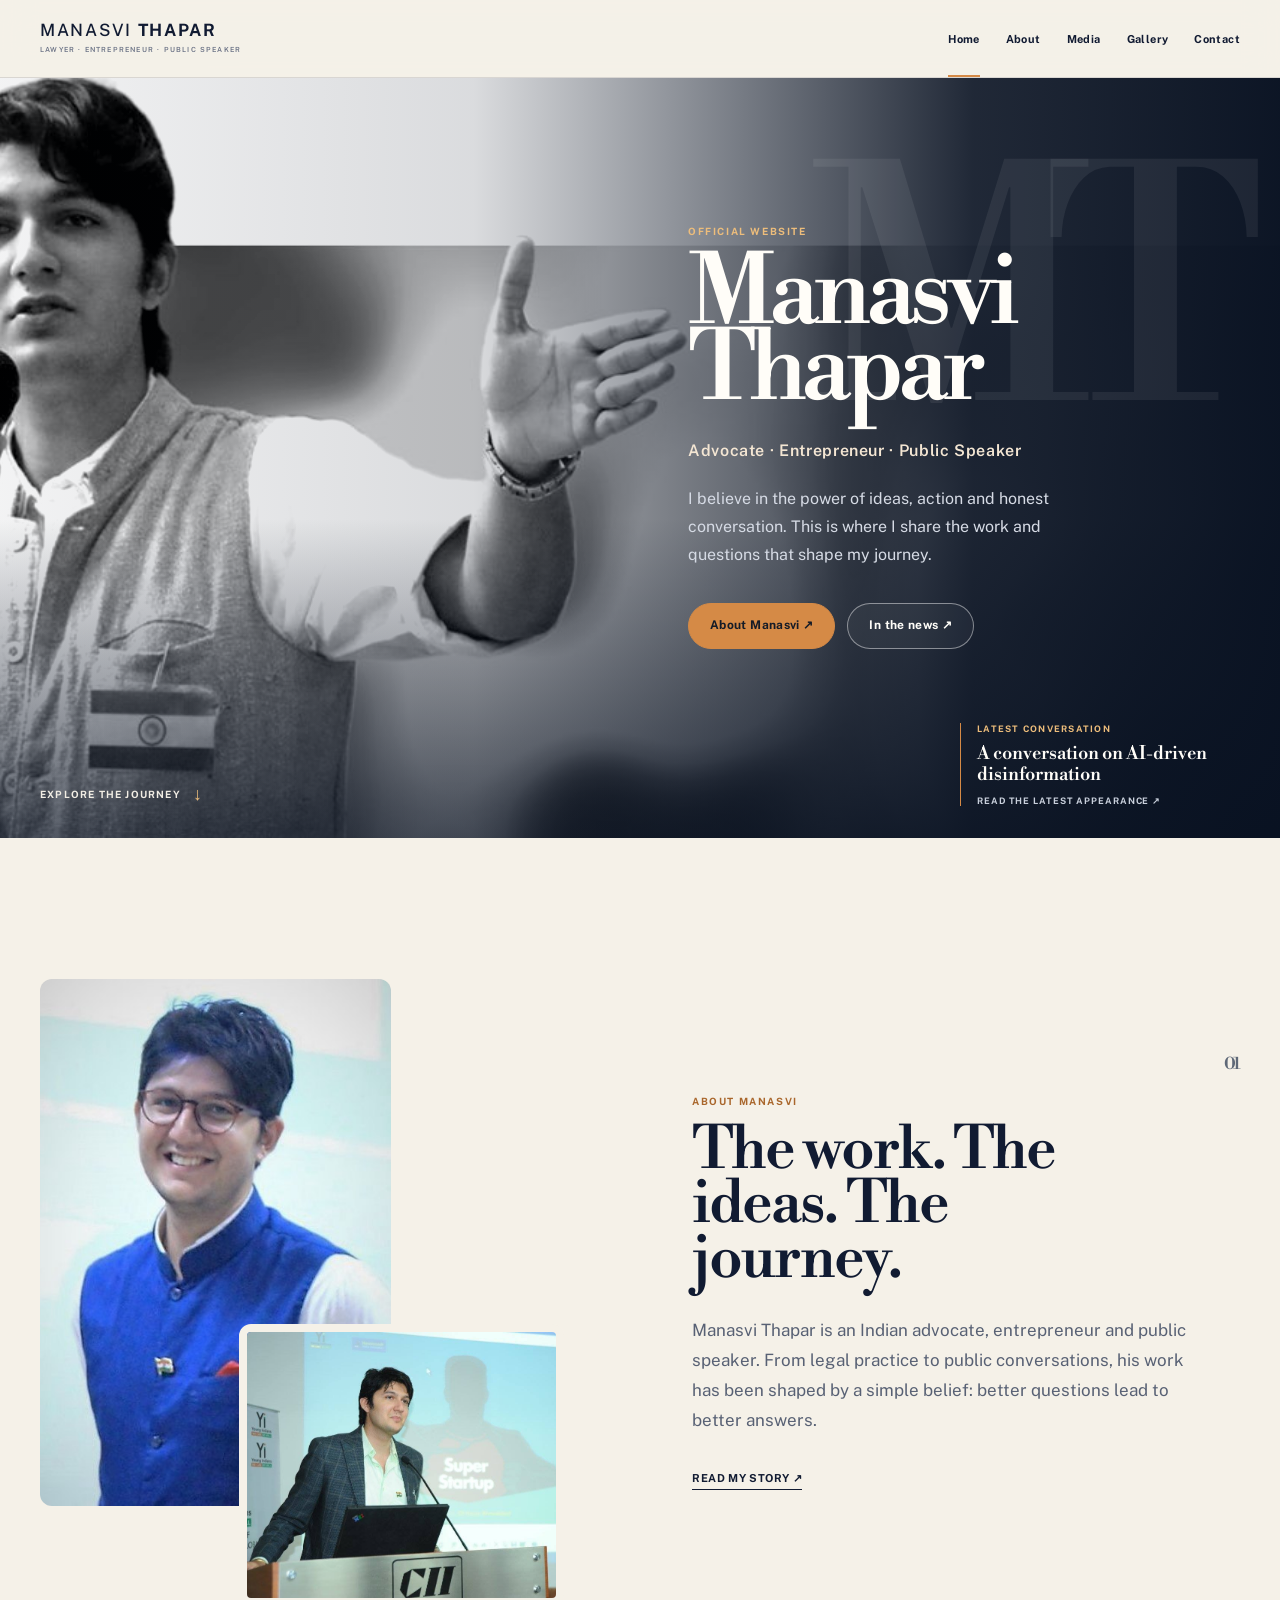
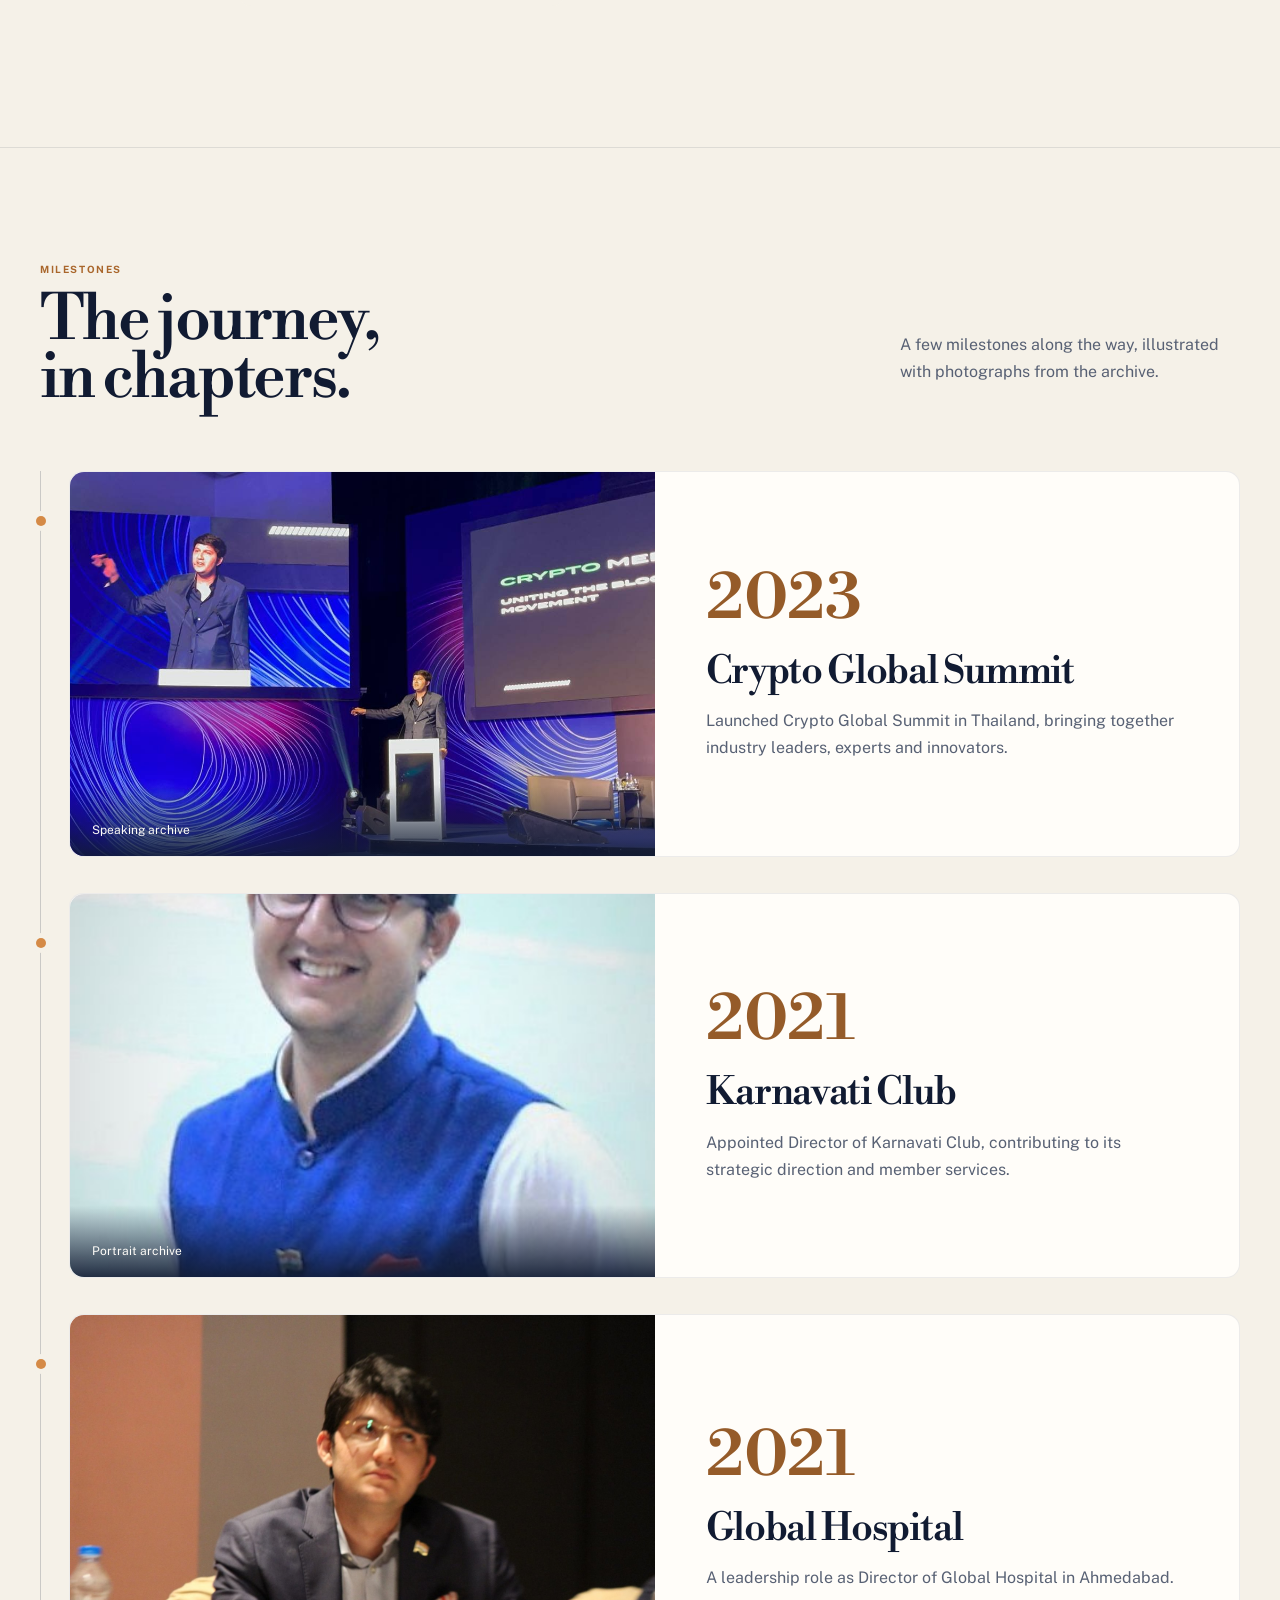
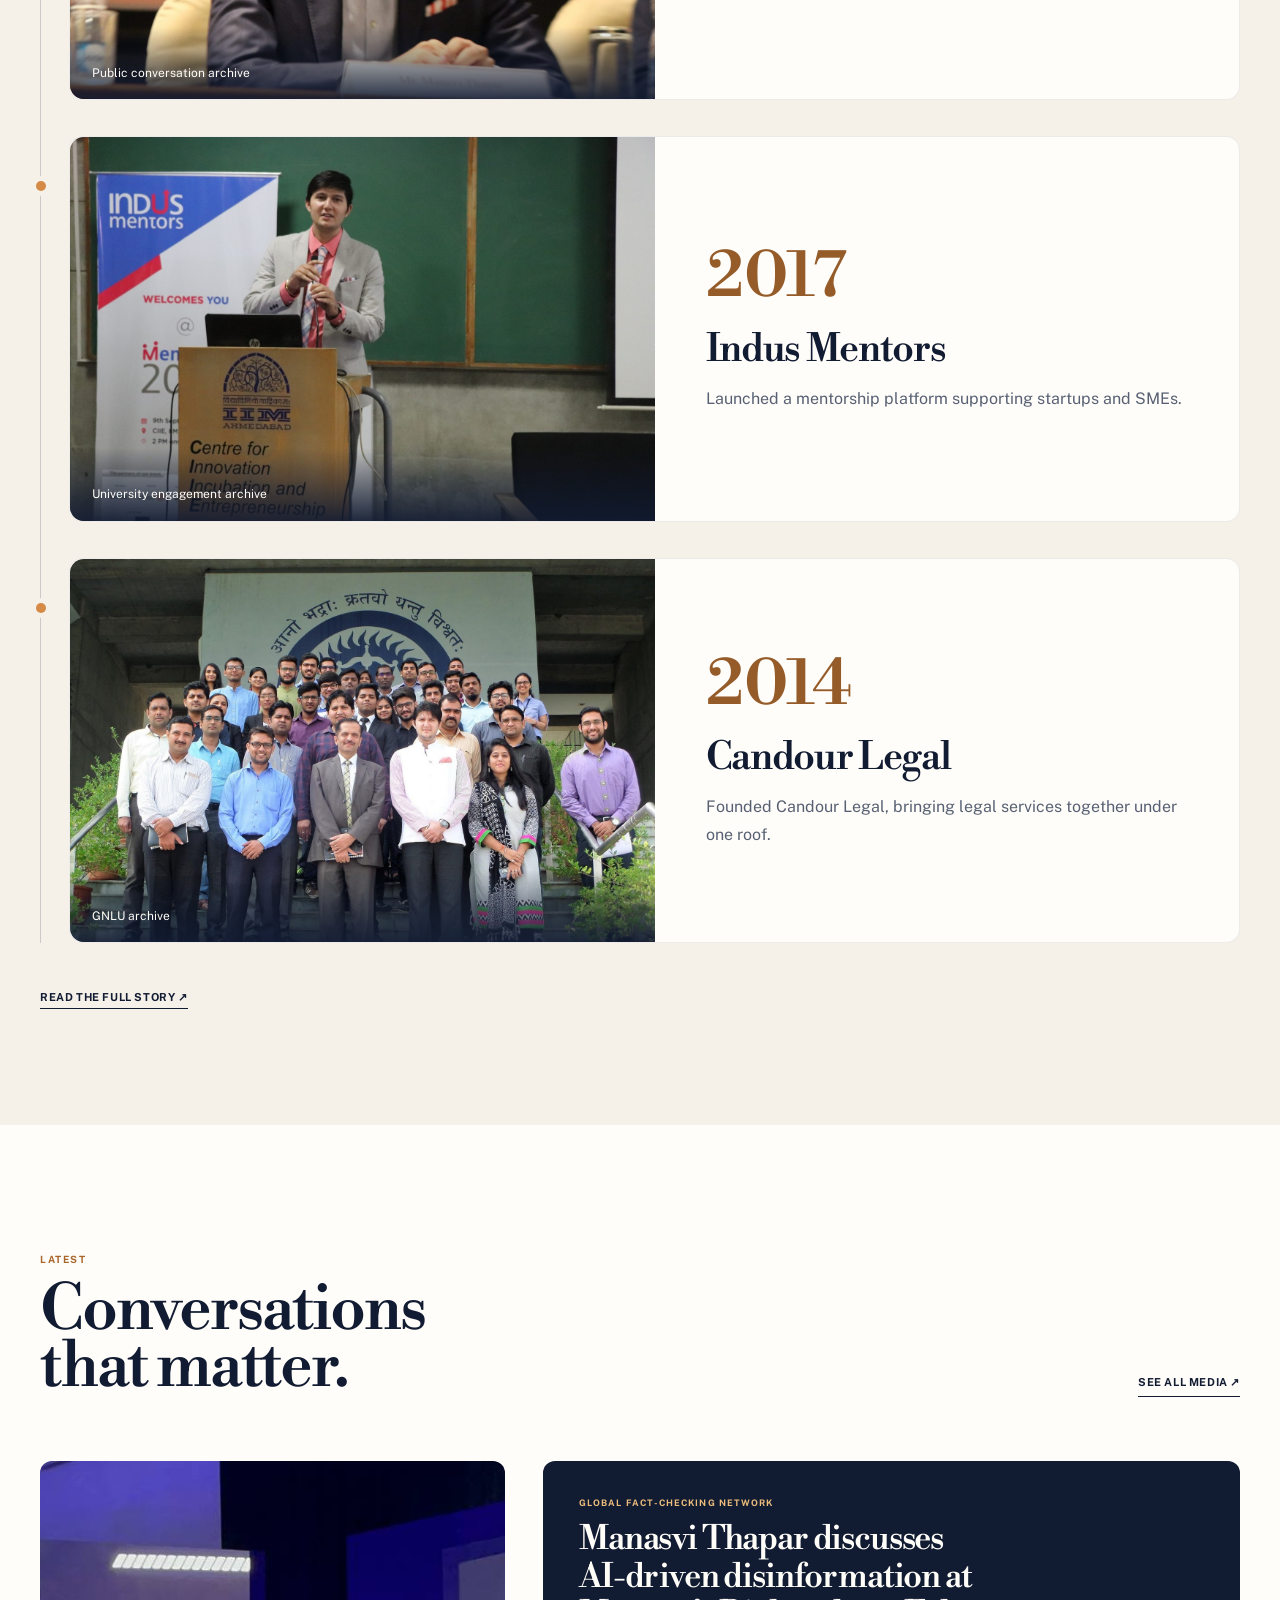
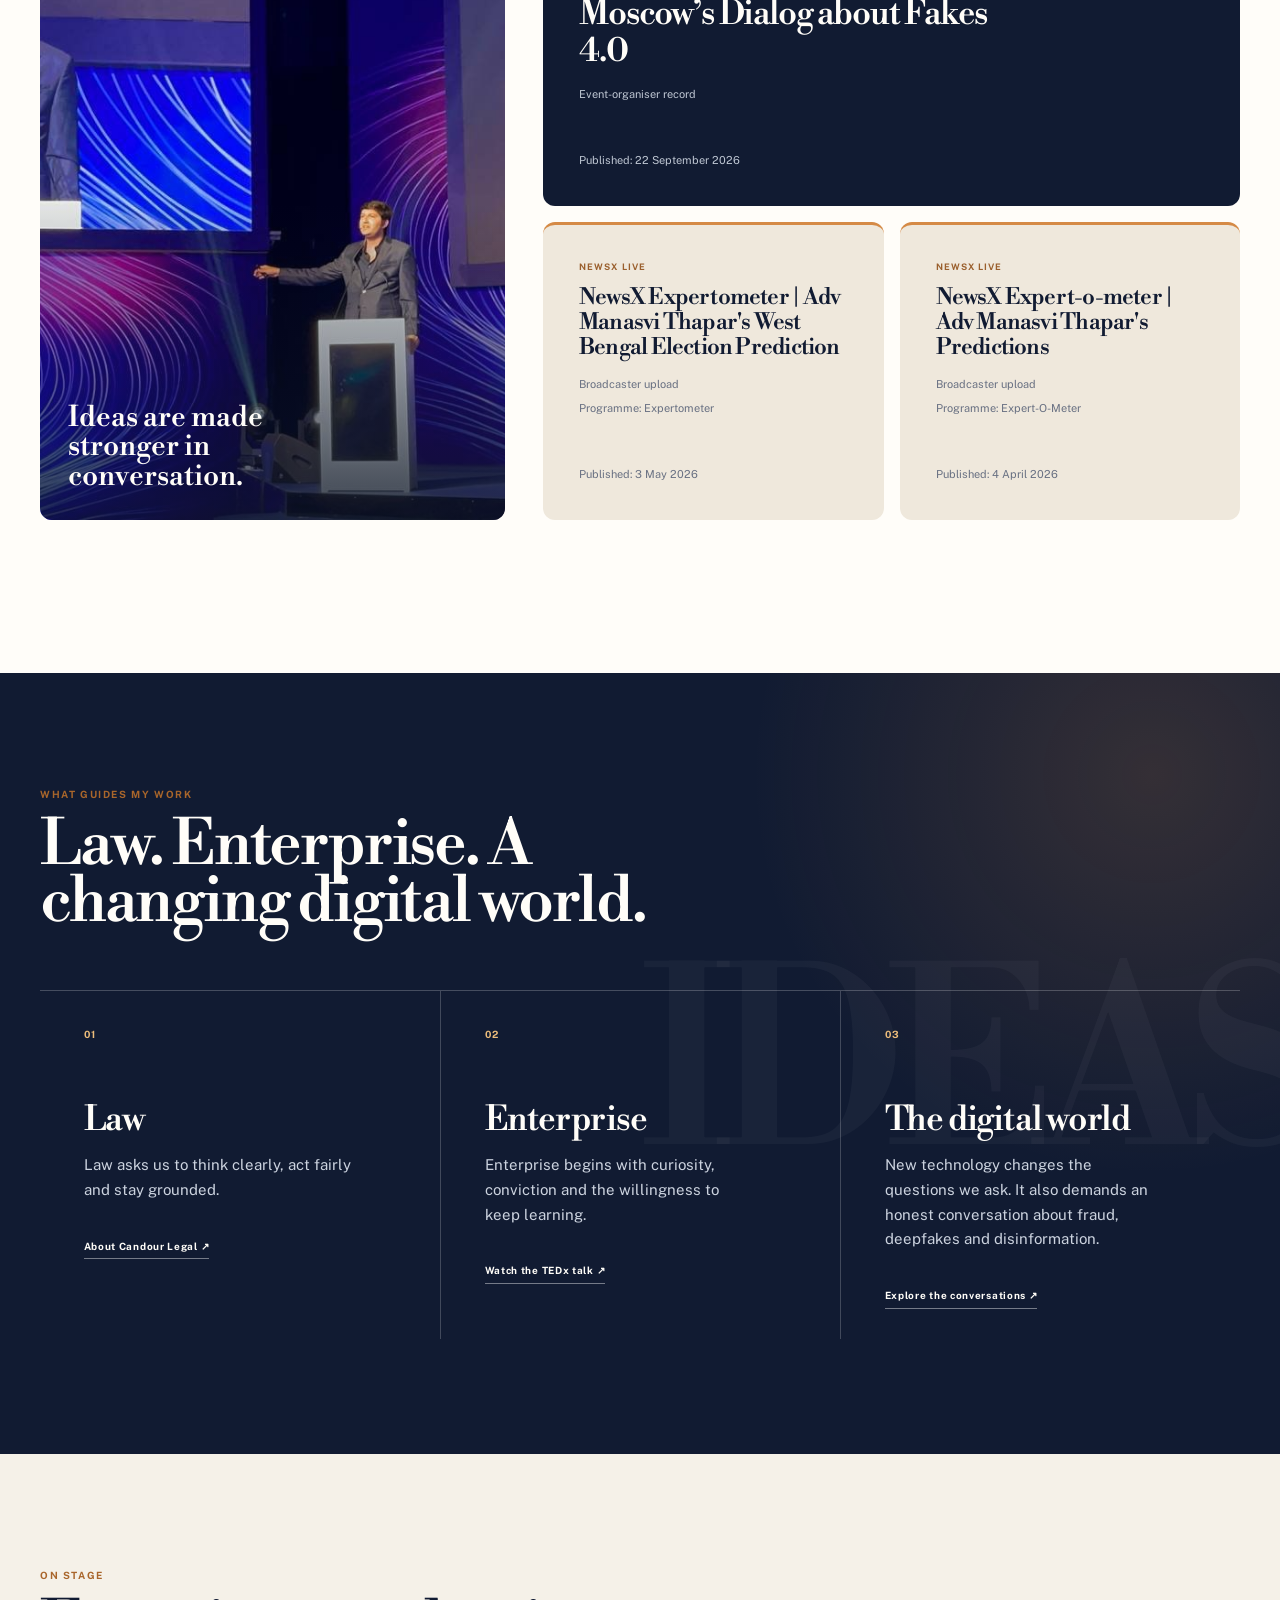
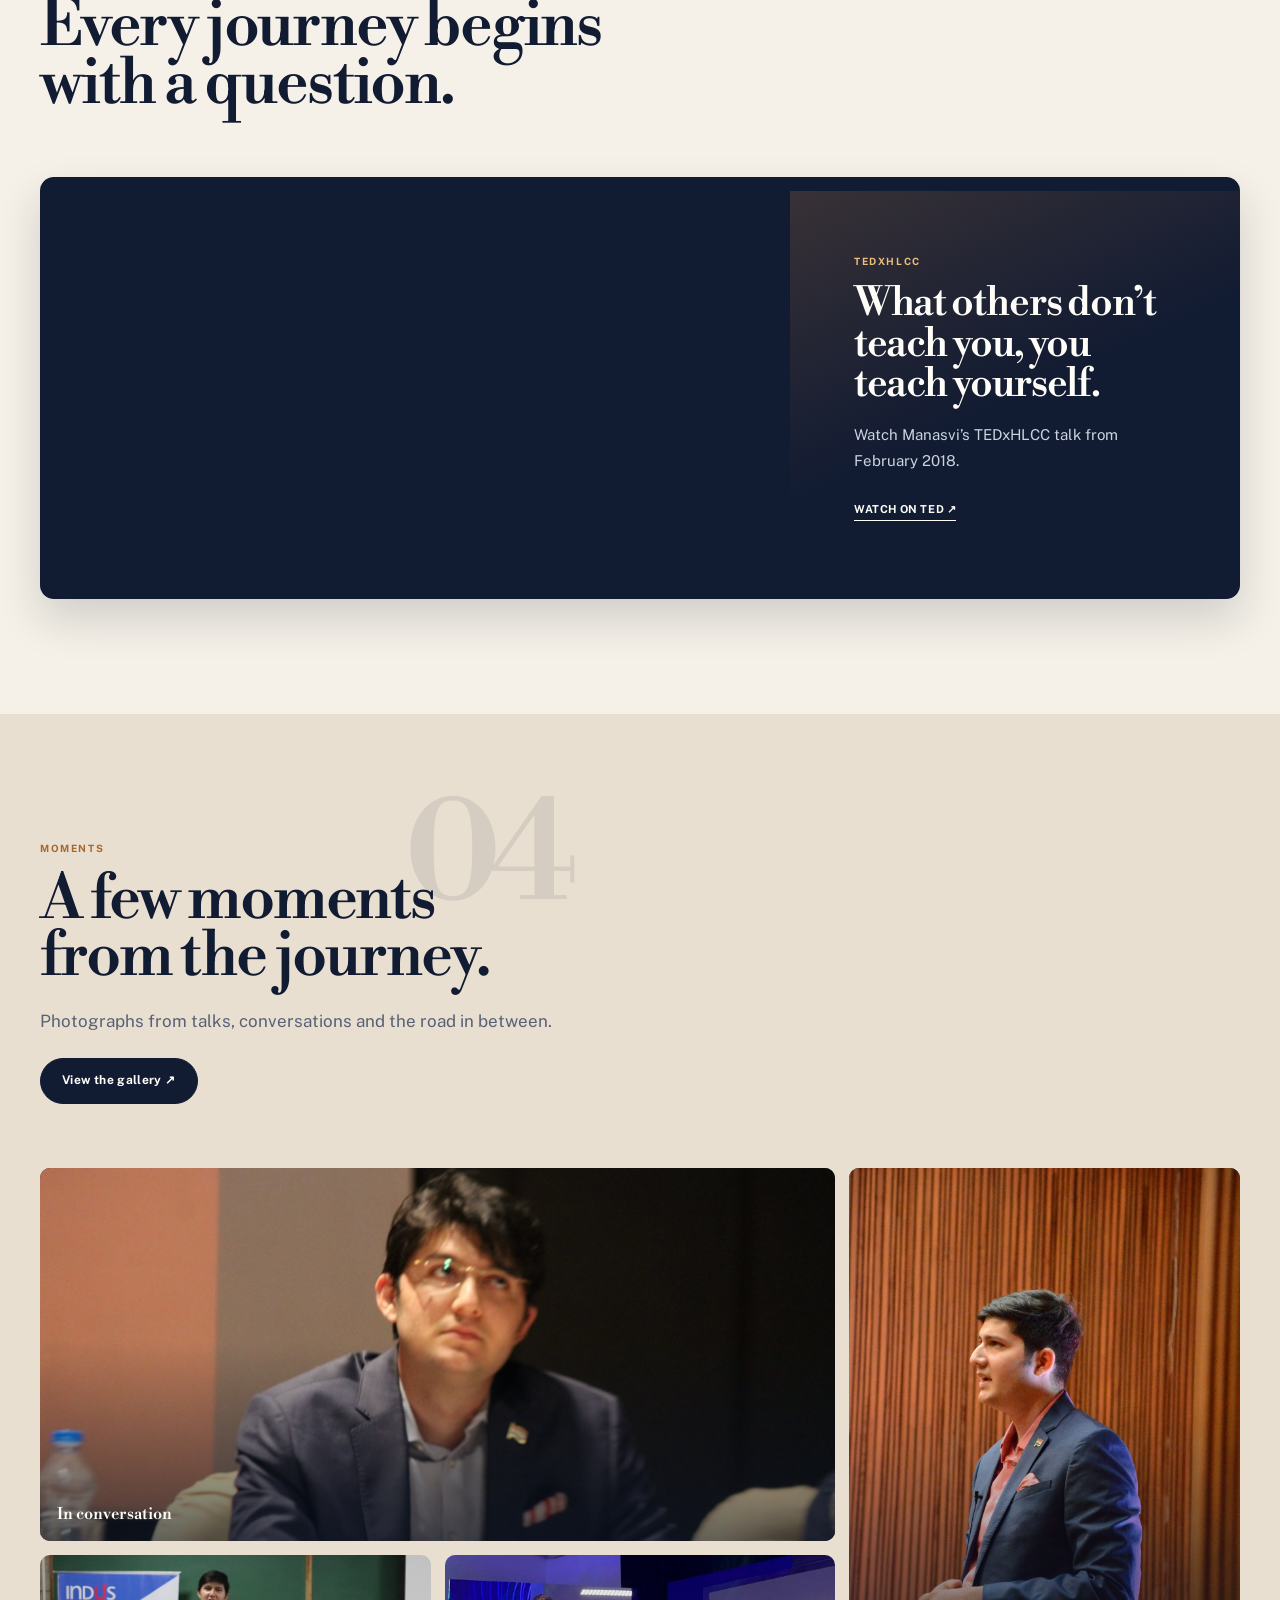
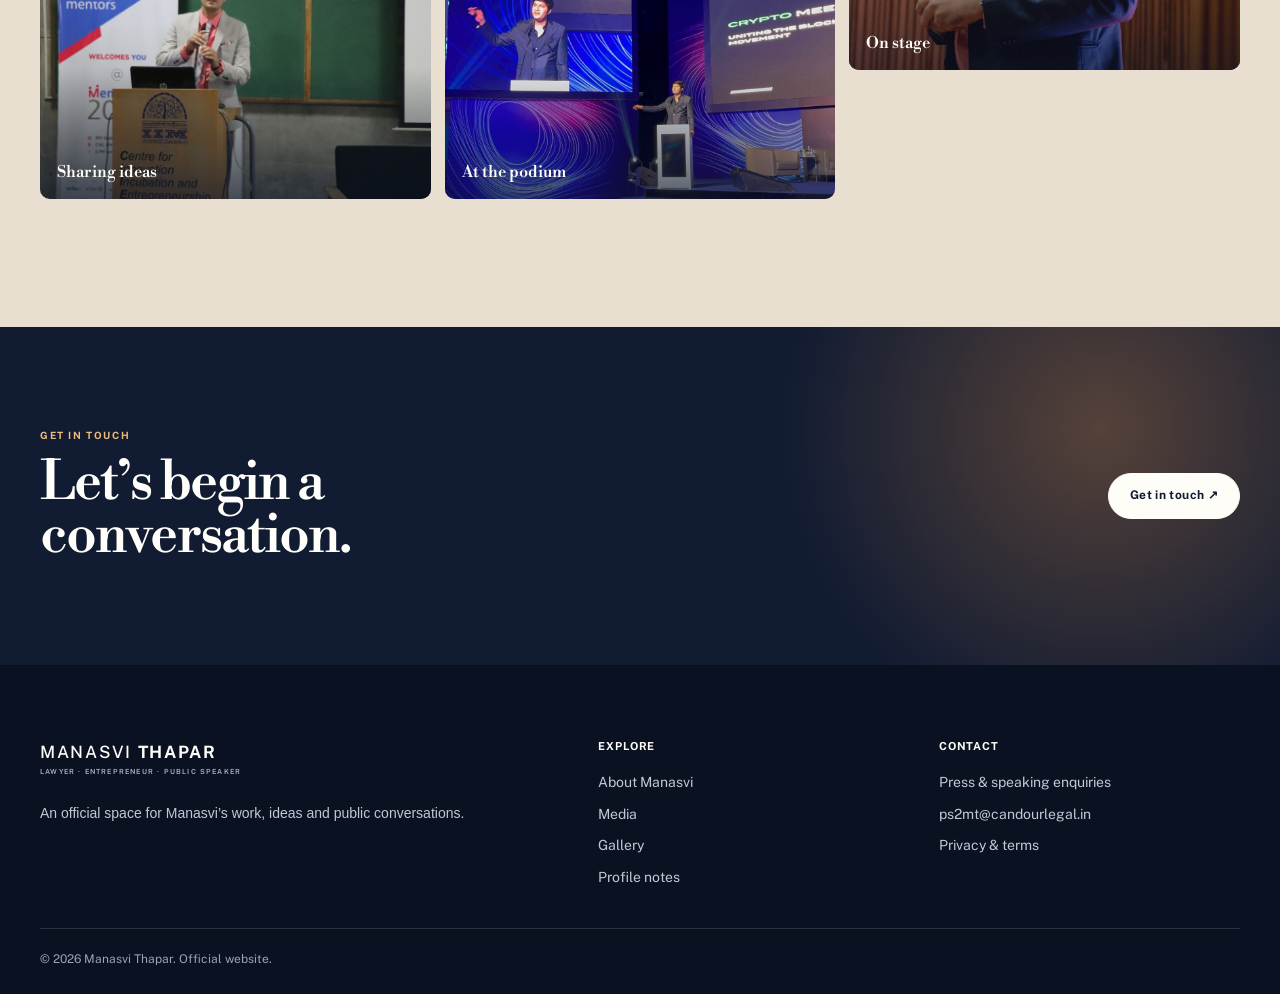
==== commit e1f46b83: "Preserve premium design; add photo journey and refine mixed-size media cards" ====
--- a/index.html
+++ b/index.html
@@ -125,6 +125,21 @@
       </div>
     </section>
 
+
+    <section class="photo-history" id="photo-journey" aria-labelledby="photo-journey-heading">
+      <div class="wrap section">
+        <div class="section-head"><div><p class="eyebrow">Milestones</p><h2 id="photo-journey-heading">The journey,<br>in chapters.</h2></div><p class="history-intro">A few milestones along the way, illustrated with photographs from the archive.</p></div>
+        <ol class="history-list">
+          <li class="history-chapter"><figure><img src="/assets/6ef1eb3339ae.jpeg" alt="Manasvi Thapar at a public speaking engagement" loading="lazy" width="640" height="420"><figcaption>Speaking archive</figcaption></figure><div class="history-copy"><span class="history-year">2023</span><h3>Crypto Global Summit</h3><p>Launched Crypto Global Summit in Thailand, bringing together industry leaders, experts and innovators.</p></div></li>
+          <li class="history-chapter"><figure><img src="/assets/924b106e10f7.jpeg" alt="Portrait of Manasvi Thapar" loading="lazy" width="640" height="420"><figcaption>Portrait archive</figcaption></figure><div class="history-copy"><span class="history-year">2021</span><h3>Karnavati Club</h3><p>Appointed Director of Karnavati Club, contributing to its strategic direction and member services.</p></div></li>
+          <li class="history-chapter"><figure><img src="/assets/69f6b43f655c.jpeg" alt="Manasvi Thapar during a public conversation" loading="lazy" width="640" height="420"><figcaption>Public conversation archive</figcaption></figure><div class="history-copy"><span class="history-year">2021</span><h3>Global Hospital</h3><p>A leadership role as Director of Global Hospital in Ahmedabad.</p></div></li>
+          <li class="history-chapter"><figure><img src="/assets/03b6d9631bde.jpeg" alt="Manasvi Thapar at a university engagement" loading="lazy" width="640" height="420"><figcaption>University engagement archive</figcaption></figure><div class="history-copy"><span class="history-year">2017</span><h3>Indus Mentors</h3><p>Launched a mentorship platform supporting startups and SMEs.</p></div></li>
+          <li class="history-chapter"><figure><img src="/assets/82df6f948410.jpeg" alt="Manasvi Thapar at GNLU" loading="lazy" width="640" height="420"><figcaption>GNLU archive</figcaption></figure><div class="history-copy"><span class="history-year">2014</span><h3>Candour Legal</h3><p>Founded Candour Legal, bringing legal services together under one roof.</p></div></li>
+        </ol>
+        <a class="text-link" href="/wiki/">Read the full story <span aria-hidden="true">↗</span></a>
+      </div>
+    </section>
+
     <section class="latest-section editorial-media" aria-labelledby="latest-heading">
       <div class="wrap section">
         <div class="section-head">
@@ -134,7 +149,7 @@
           </div>
           <a class="text-link" href="/media/">See all media <span aria-hidden="true">↗</span></a>
         </div>
-        <div class="media-showcase">
+        <div class="media-showcase media-mixed-layout">
           <figure class="media-showcase-image">
             <img src="/assets/6ef1eb3339ae.jpeg" alt="Manasvi Thapar at a public speaking engagement" loading="lazy" width="1280" height="720">
             <figcaption>Ideas are made stronger in conversation.</figcaption>
--- a/premium-home.css
+++ b/premium-home.css
@@ -1122,3 +1122,35 @@
     transition: none;
   }
 }
+
+/* Additive photo history and mixed-size media; preserve the premium homepage. */
+.home-page .photo-history{background:var(--premium-paper);border-top:1px solid #111b321a}
+.home-page .photo-history .section{padding-block:clamp(72px,9vw,120px)}
+.home-page .history-intro{max-width:34ch;color:var(--premium-muted);font-size:16px;line-height:1.7}
+.home-page .history-list{list-style:none;margin:0 0 40px;padding:0 0 0 28px;border-left:1px solid #111b3230;display:grid;gap:36px}
+.home-page .history-chapter{position:relative;display:grid;grid-template-columns:1fr 1fr;background:#fffdf9;border:1px solid #111b3214;border-radius:14px;overflow:visible}
+.home-page .history-chapter::before{content:"";position:absolute;left:-34px;top:44px;width:10px;height:10px;border-radius:50%;background:var(--premium-accent);box-shadow:0 0 0 5px var(--premium-paper)}
+.home-page .history-chapter figure{position:relative;margin:0;overflow:hidden;border-radius:14px 0 0 14px;min-height:300px}
+.home-page .history-chapter img{width:100%;height:100%;aspect-ratio:32/21;object-fit:cover}
+.home-page .history-chapter figcaption{position:absolute;bottom:0;left:0;right:0;padding:36px 22px 16px;background:linear-gradient(transparent,#111b32e6);color:#fffdf9;font-size:12px}
+.home-page .history-copy{align-self:center;padding:clamp(24px,4vw,52px)}
+.home-page .history-year{display:block;color:#955b29;font:500 clamp(2.7rem,5vw,4.5rem)/1 "Libre Bodoni",Georgia,serif;margin-bottom:20px}
+.home-page .history-copy h3{font-size:clamp(1.8rem,3vw,2.7rem);line-height:1.1;color:var(--premium-ink)}
+.home-page .history-copy p{color:var(--premium-muted);font-size:16px;line-height:1.7;margin-bottom:0}
+.home-page .media-mixed-layout{grid-template-columns:minmax(0,.8fr) minmax(0,1.2fr)}
+.home-page .media-mixed-layout .coverage-card{position:relative;transition:transform 220ms ease,box-shadow 220ms ease}
+.home-page .media-mixed-layout .coverage-card:not(:first-child){border-top:3px solid var(--premium-accent)!important}
+.home-page .media-mixed-layout .coverage-card a:focus-visible{outline:3px solid var(--premium-accent);outline-offset:5px}
+@media(max-width:680px){
+.home-page .history-list{padding-left:20px;gap:26px}
+.home-page .history-chapter{grid-template-columns:minmax(0,1fr)}
+.home-page .history-chapter::before{left:-26px}
+.home-page .history-chapter figure{border-radius:14px 14px 0 0;min-height:0}
+.home-page .history-chapter img{height:230px;aspect-ratio:auto}
+.home-page .history-copy{padding:26px}
+.home-page .media-mixed-layout{grid-template-columns:minmax(0,1fr)}
+}
+@media(prefers-reduced-motion:reduce){
+.home-page .media-mixed-layout .coverage-card{transition:none}
+.home-page .media-mixed-layout .coverage-card:hover{transform:none}
+}
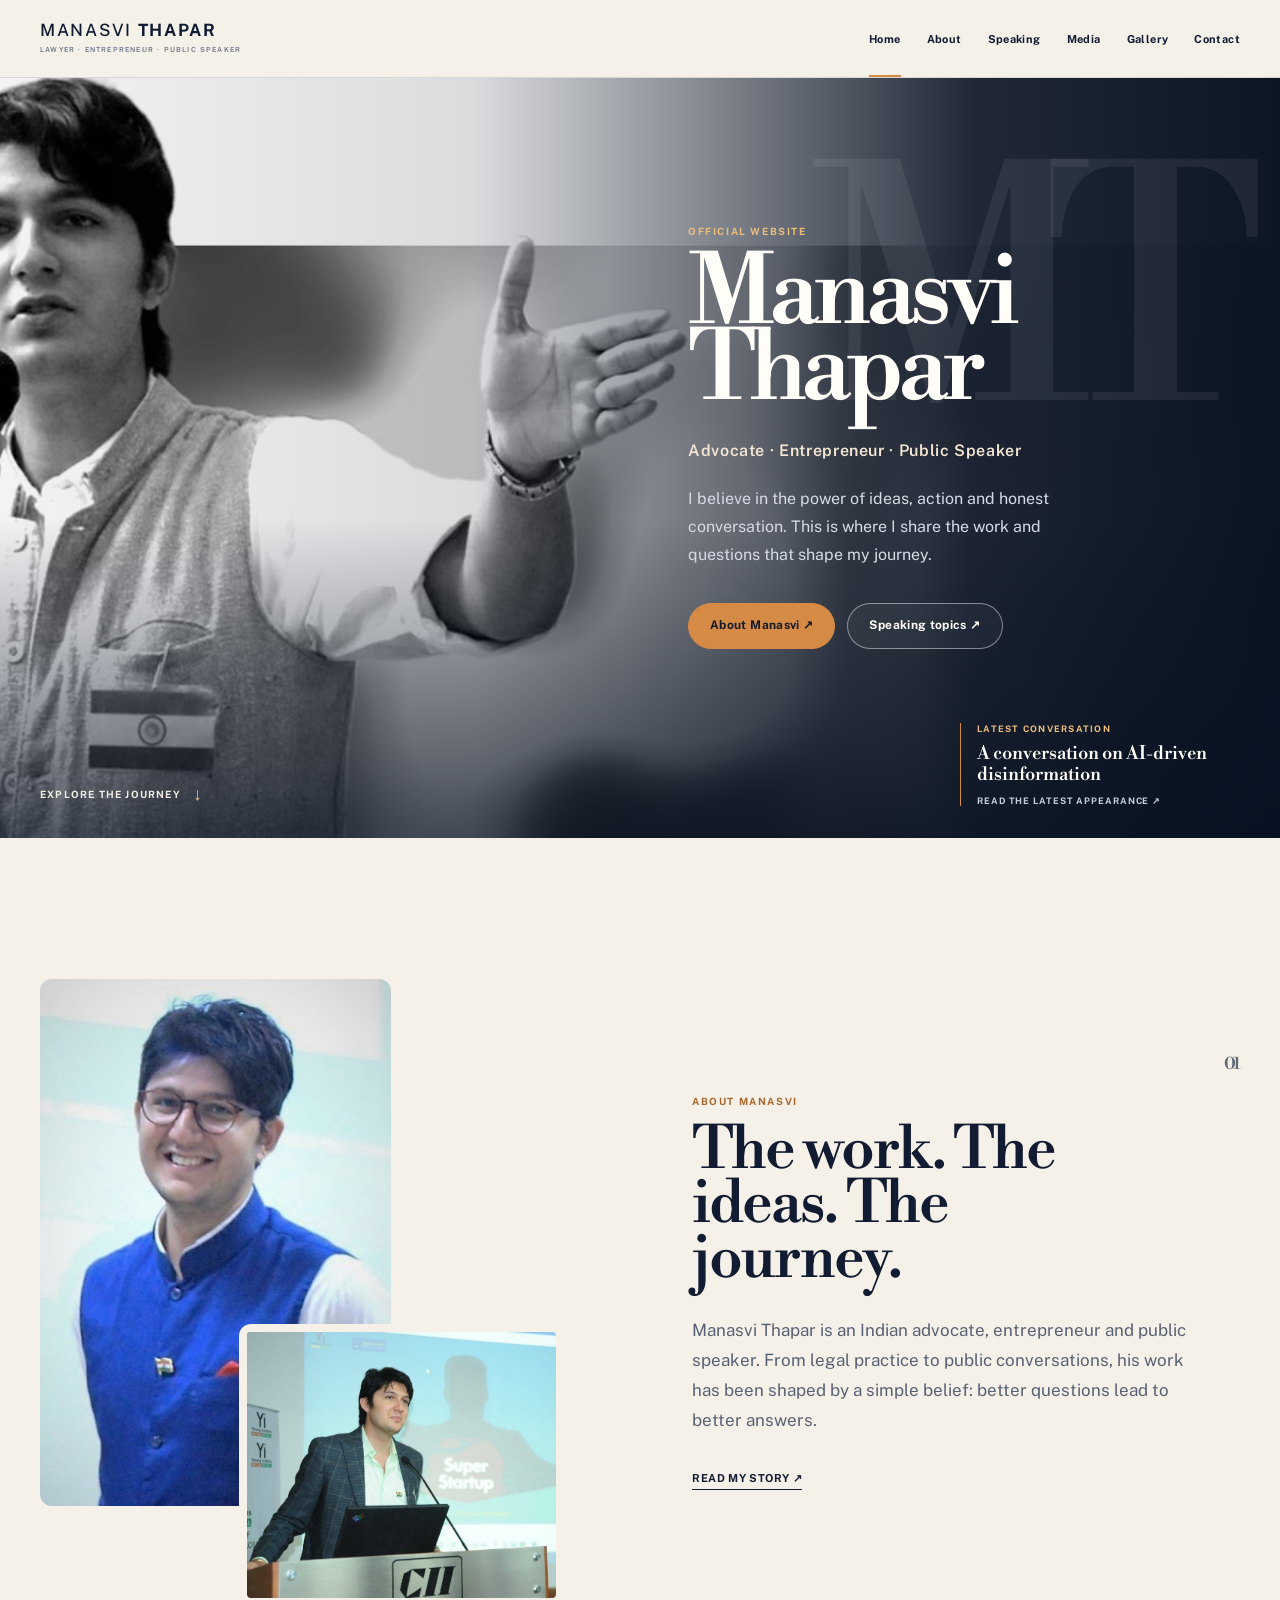
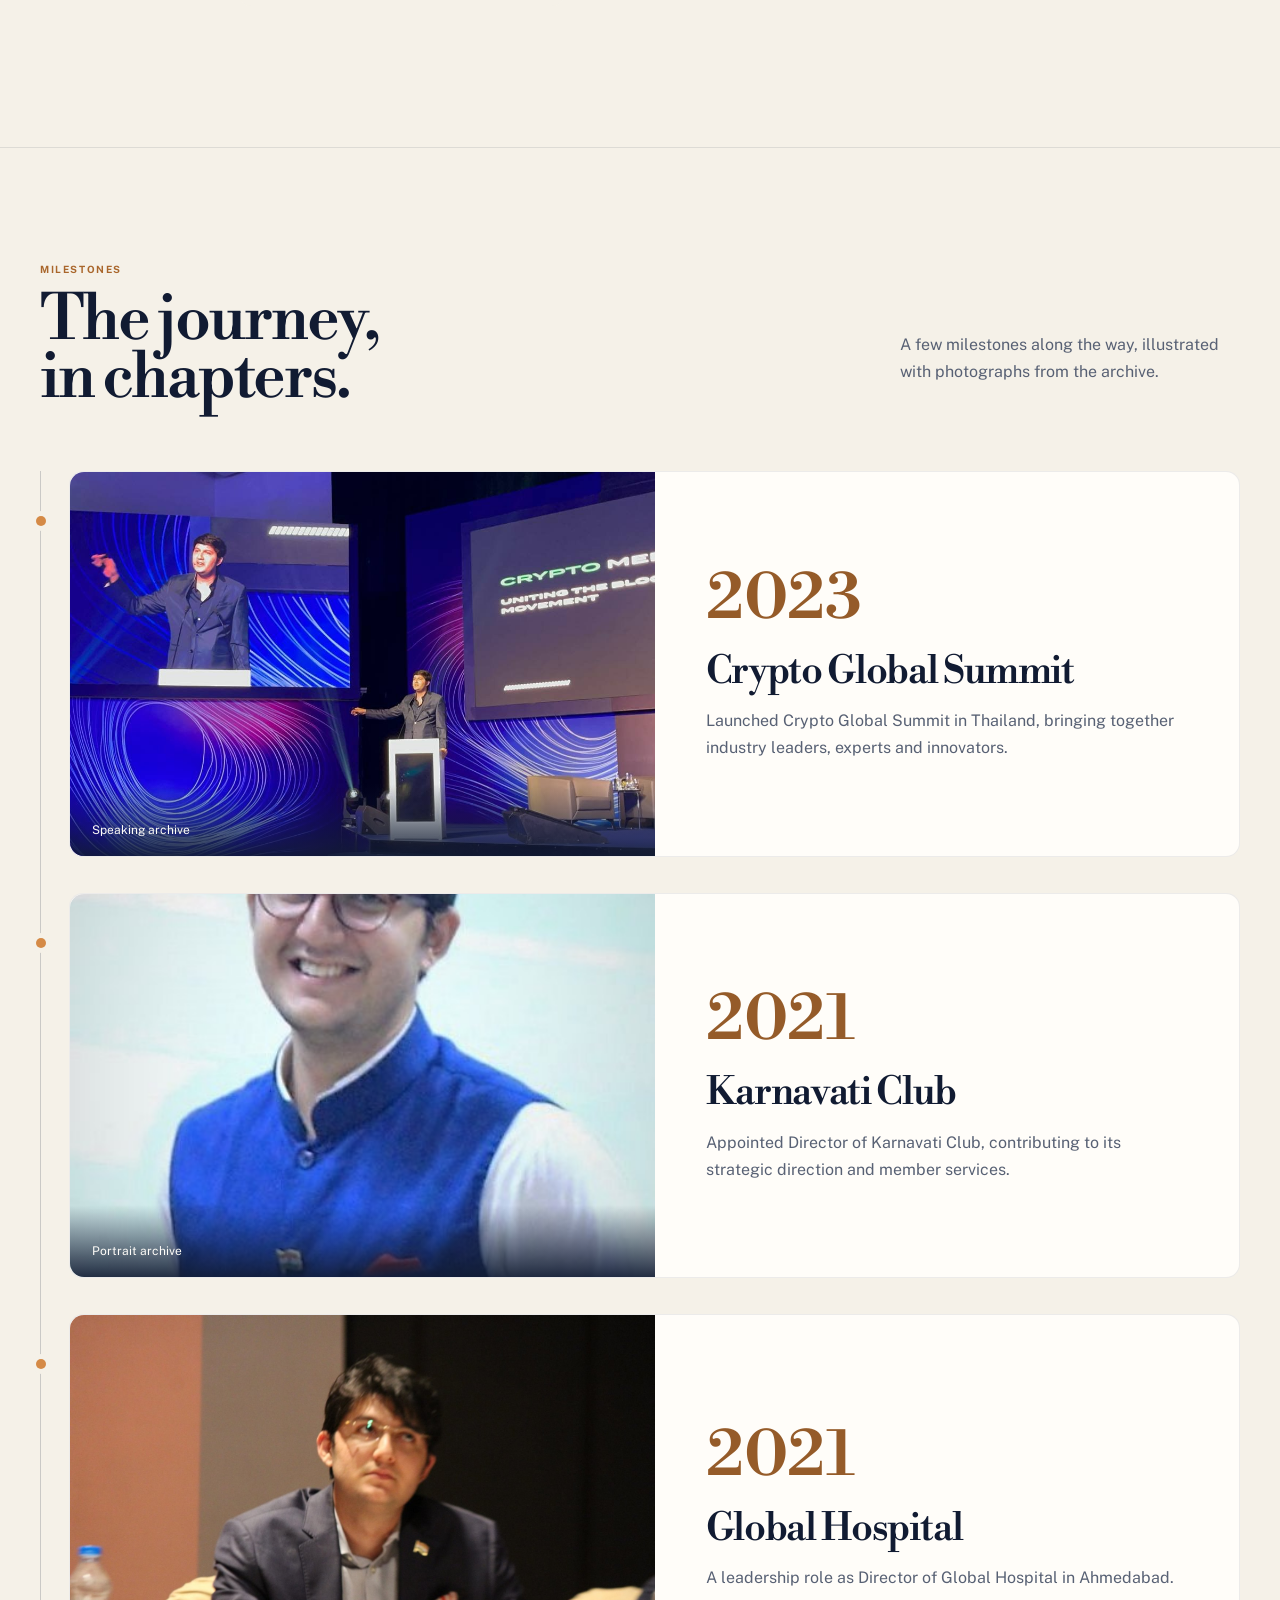
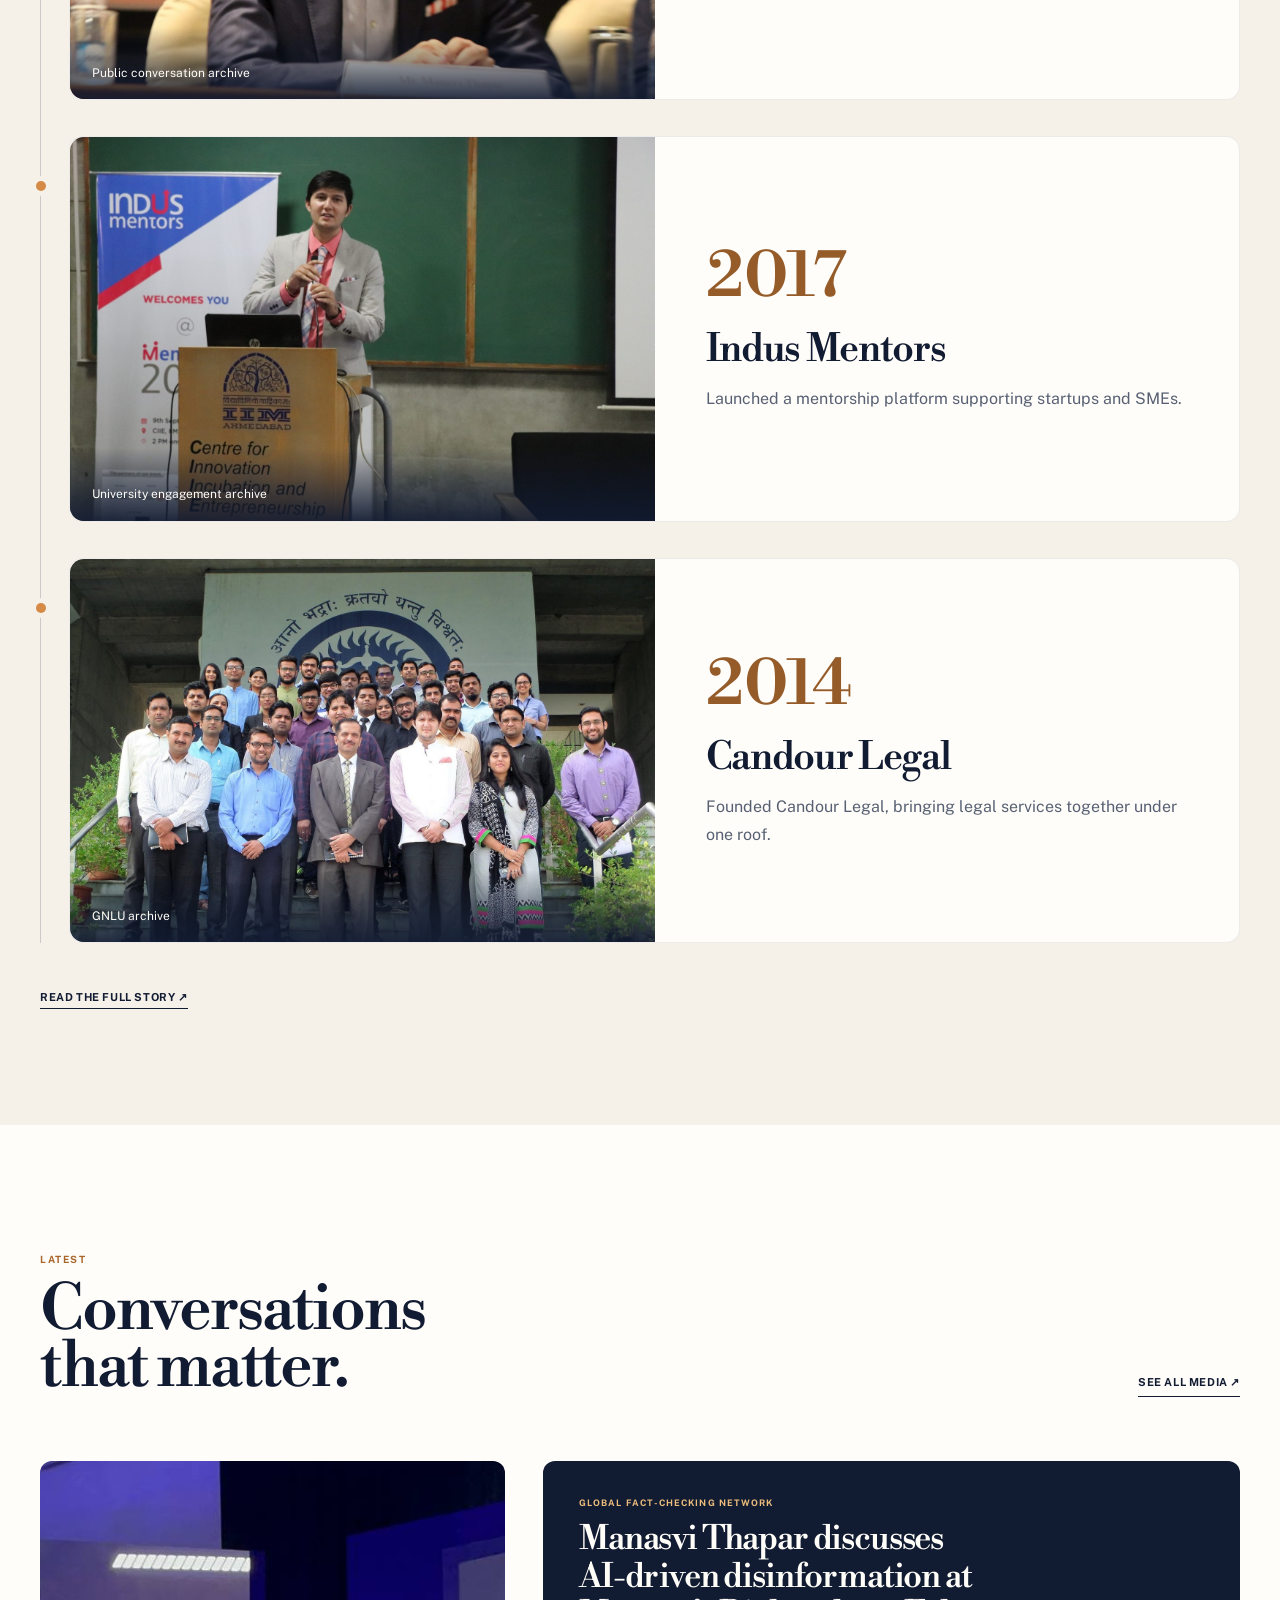
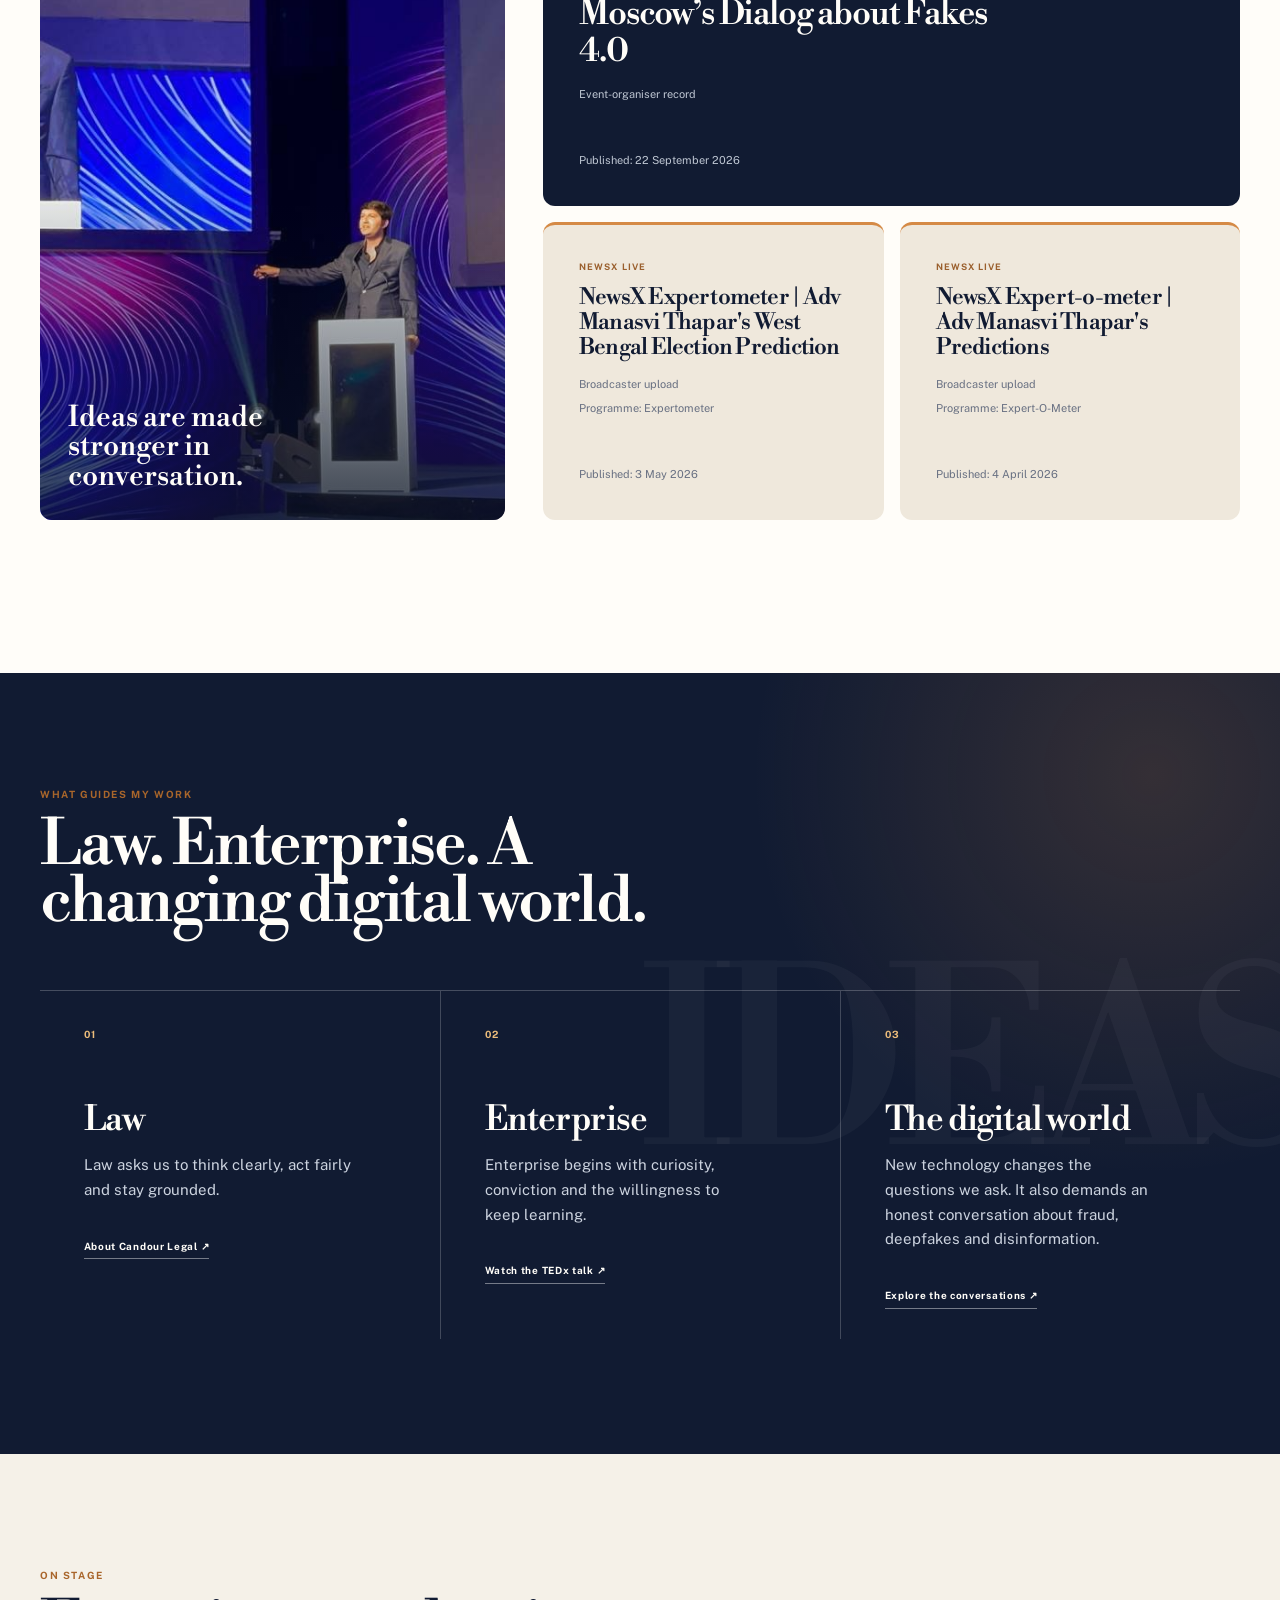
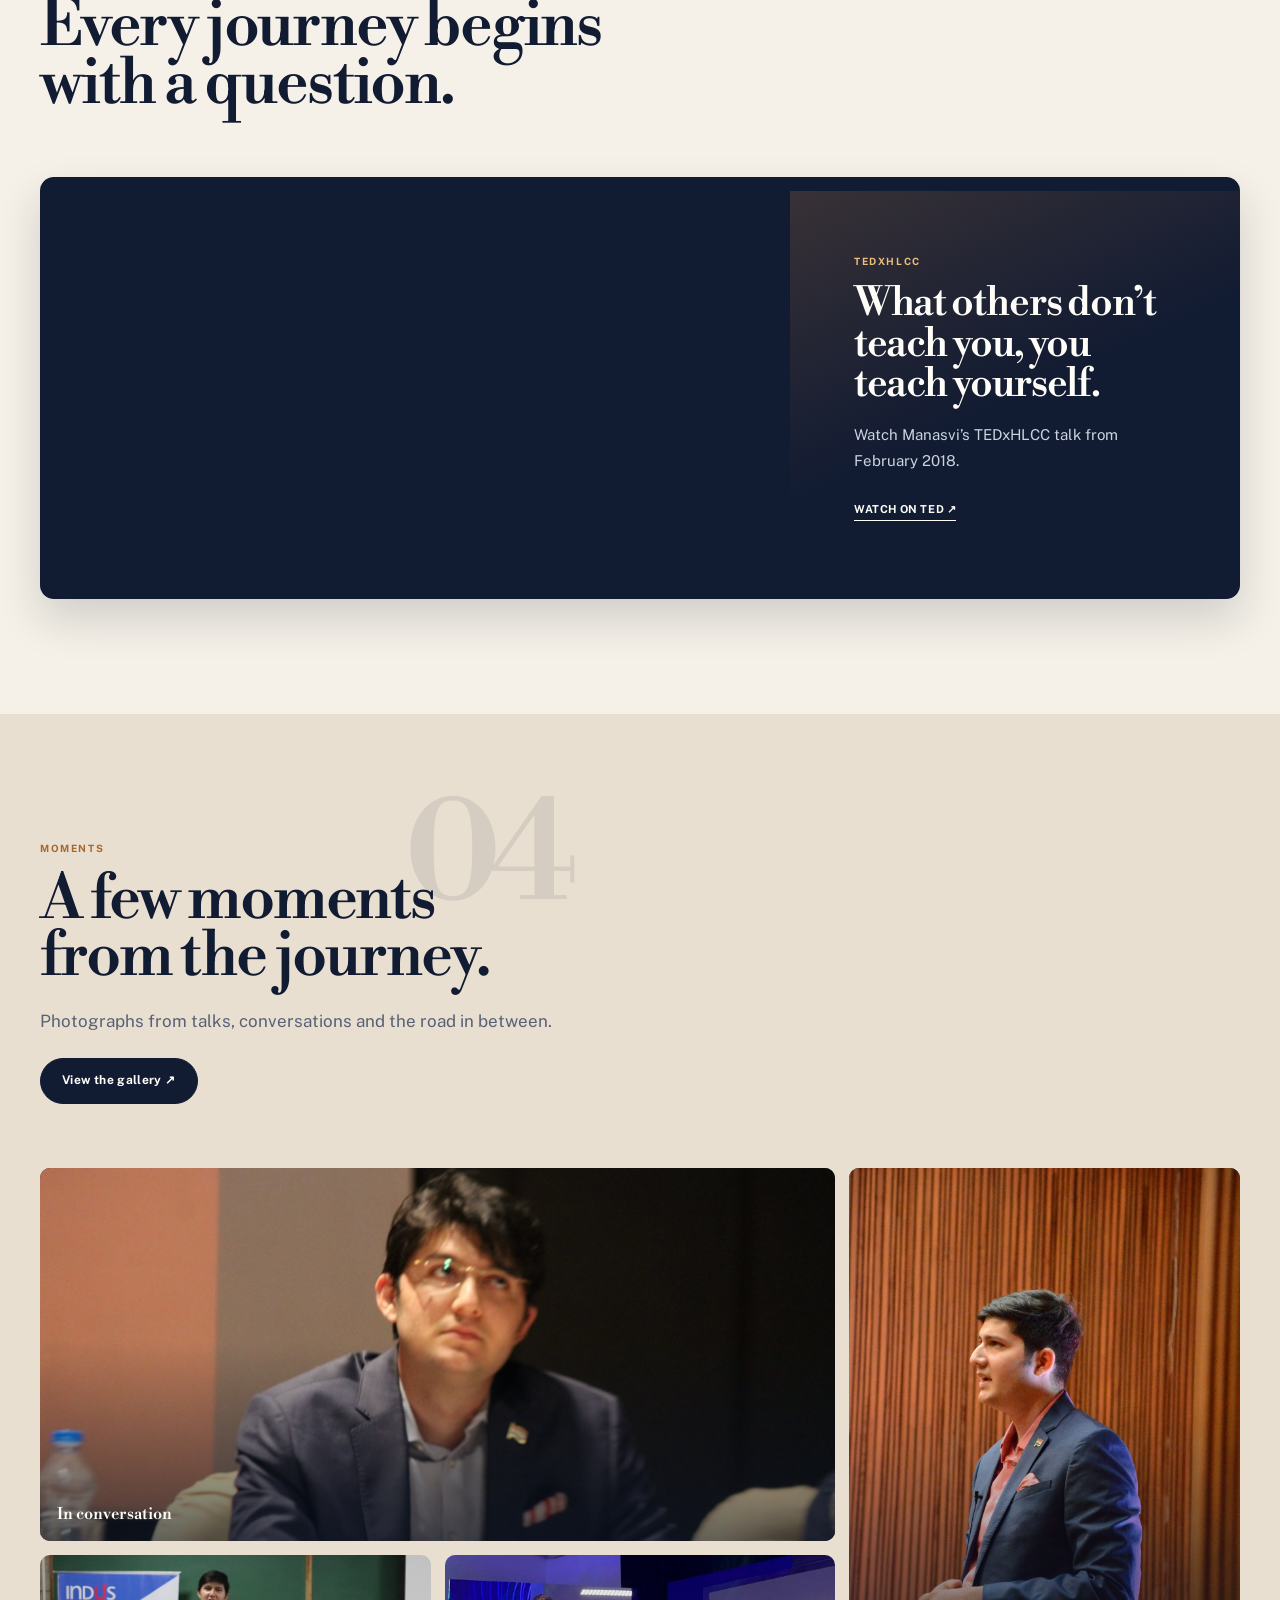
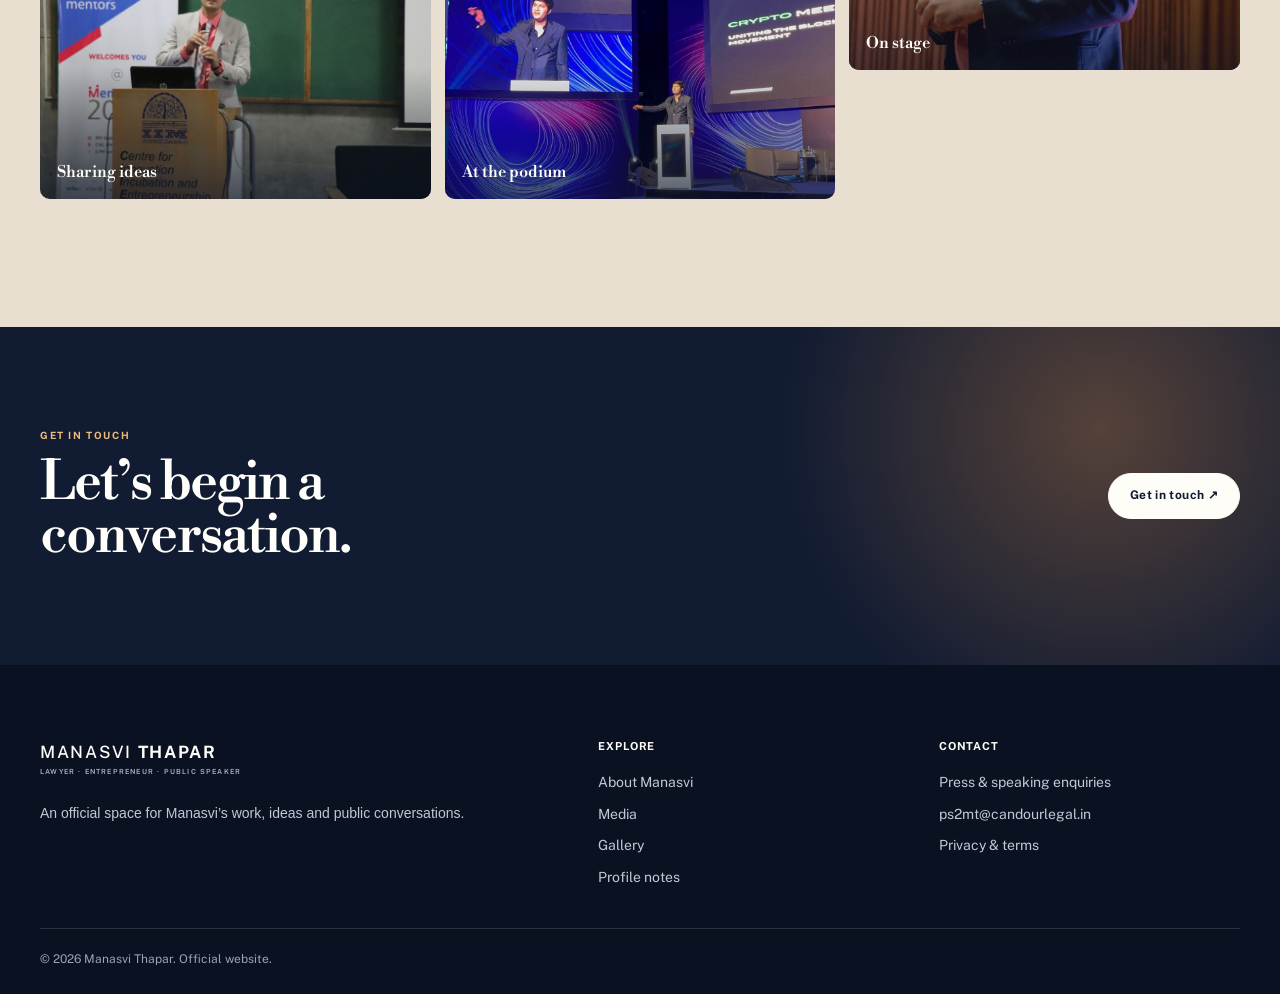
==== commit 2e8e5aa5: "[CF-Pages-Skip] Add a source-linked Speaking page" ====
--- a/index.html
+++ b/index.html
@@ -72,6 +72,7 @@
       <nav id="primary-navigation" aria-label="Main navigation">
         <a href="/" aria-current="page">Home</a>
         <a href="/wiki/">About</a>
+        <a href="/speaking/">Speaking</a>
         <a href="/media/">Media</a>
         <a href="/gallery/">Gallery</a>
         <a href="/contact-us/">Contact</a>
@@ -94,7 +95,7 @@
           <p class="hero-intro">I believe in the power of ideas, action and honest conversation. This is where I share the work and questions that shape my journey.</p>
           <div class="hero-actions">
             <a class="button" href="/wiki/">About Manasvi <span aria-hidden="true">↗</span></a>
-            <a class="button button-quiet" href="/media/">In the news <span aria-hidden="true">↗</span></a>
+            <a class="button button-quiet" href="/speaking/">Speaking topics <span aria-hidden="true">↗</span></a>
           </div>
         </div>
       </div>
